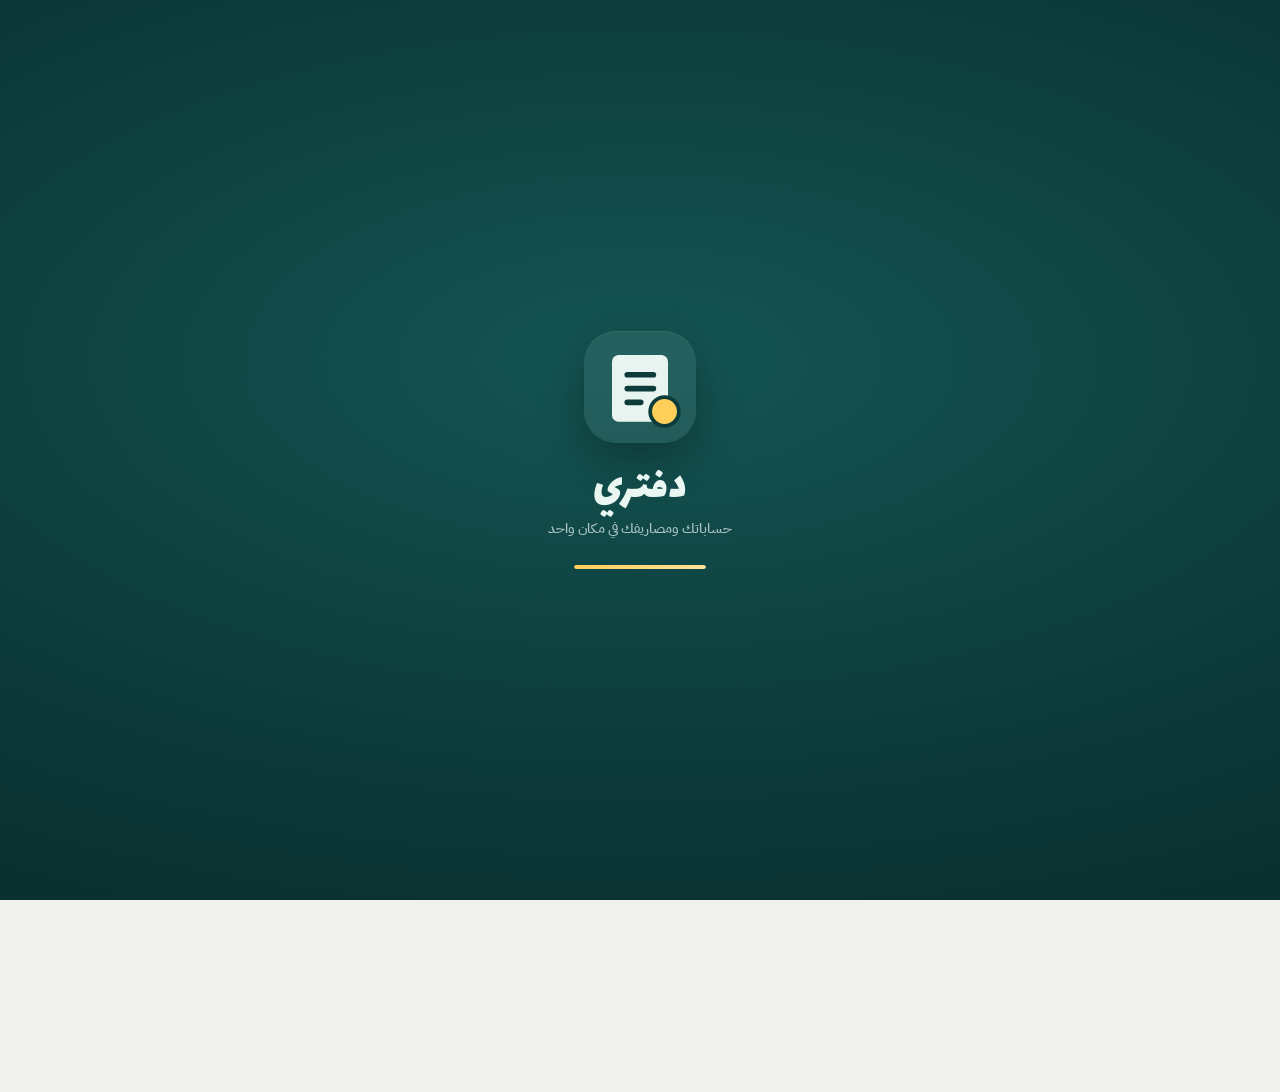
==== index.html @ 266e73cf "Ask once for notification permission on the phone app Co-Authored-By: Claude Opus 5.5 <noreply@anthr" ====
<!DOCTYPE html>
<html lang="ar" dir="rtl">
<head>
<meta charset="utf-8">
<meta name="viewport" content="width=device-width,initial-scale=1">
<meta name="theme-color" content="#0c3b3a">
<title>دفتري</title>
<link rel="icon" href="data:image/svg+xml,%3Csvg xmlns=%27http://www.w3.org/2000/svg%27 viewBox=%270 0 64 64%27%3E%3Crect width=%2764%27 height=%2764%27 rx=%2714%27 fill=%27%230c3b3a%27/%3E%3Crect x=%2716%27 y=%2714%27 width=%2732%27 height=%2738%27 rx=%275%27 fill=%27%23e9f6f2%27/%3E%3Cpath d=%27M23 25h18M23 33h18M23 41h11%27 stroke=%27%230c3b3a%27 stroke-width=%273.5%27 stroke-linecap=%27round%27/%3E%3Ccircle cx=%2746%27 cy=%2746%27 r=%279%27 fill=%27%23ffcf5a%27/%3E%3C/svg%3E">
<link rel="manifest" href="manifest.webmanifest">
<link rel="apple-touch-icon" href="icons/icon-192.png">
<link rel="icon" type="image/png" href="icons/icon-192.png">
<meta name="daftar-fonts" content="1">
<style id="css">
/* VOICE: a polished personal-finance app — calm, trustworthy, quick to use one-handed.
   IDEA: the Egyptian دفتر حسابات reborn as a banking app: one deep "card" with your net, ledgers below.
   PICTURE: the hero balance card + live lists and spending bars; the working tool is the picture.
   COLOUR and TYPE: deep teal card #0c3b3a, teal = ليك, rose = عليك, warm category colours; Lalezar figures, Plex Arabic text.
   LAYOUT: single app column, bottom navigation, floating + button, sheets for details. */
:root{color-scheme:light dark;
--bg:light-dark(#f1f2ee,#0f1211);--card:light-dark(#ffffff,#191d1b);--ink:light-dark(#13201e,#e7ece9);
--mute:light-dark(#69736f,#95a09b);--line:light-dark(#e3e6df,#272d2a);--soft:light-dark(#f5f6f2,#202523);
--plus:light-dark(#0a7a6c,#3fd0bc);--minus:light-dark(#c2334d,#ff8299);--hero:#0c3b3a;--heroInk:#e9f6f2;--gold:#ffcf5a;
--sh:light-dark(0 1px 2px rgb(0 0 0/.05),0 1px 2px rgb(0 0 0/.4))}
:root[data-theme=light]{color-scheme:light}:root[data-theme=dark]{color-scheme:dark}
*{box-sizing:border-box;min-width:0}
body{margin:0;background:var(--bg);color:var(--ink);font:16px/1.5 "IBM Plex Sans Arabic",system-ui,"Segoe UI",Tahoma,sans-serif;overflow-x:clip;-webkit-tap-highlight-color:transparent}
.app{max-width:640px;margin:0 auto;padding:14px 14px 120px}
.i{width:22px;height:22px;fill:none;stroke:currentColor;stroke-width:1.8;stroke-linecap:round;stroke-linejoin:round;flex:none}
.top{display:flex;align-items:center;gap:10px;padding:4px 2px 12px}
.top h1{font:400 30px/1 Lalezar,"IBM Plex Sans Arabic",sans-serif;margin:0;flex:1}
.sync{font-size:12px;color:var(--mute);display:flex;align-items:center;gap:6px}
.dot{width:7px;height:7px;border-radius:50%;background:var(--plus)}.dot.busy{background:#d99a00}.dot.off{background:var(--mute)}
.ib{all:unset;cursor:pointer;width:44px;height:44px;display:grid;place-items:center;border-radius:50%;color:var(--ink)}
.ib:hover{background:var(--soft)}
:focus-visible{outline:2px solid var(--plus);outline-offset:2px}
.hero{background:var(--hero);color:var(--heroInk);border-radius:22px;padding:20px 20px 16px;position:relative;overflow:hidden}
.hero::after{content:"";position:absolute;inset-inline-start:-60px;top:-80px;width:220px;height:220px;border-radius:50%;background:radial-gradient(circle,rgb(255 255 255/.10),transparent 70%)}
.hero small{opacity:.75;font-size:13px}
.hero .net{font:400 clamp(34px,9vw,46px)/1.1 Lalezar,sans-serif;margin:4px 0 2px;white-space:nowrap}
.hero .lbl{font-size:13px;opacity:.85}
.hsplit{display:grid;grid-template-columns:repeat(3,minmax(0,1fr));gap:8px;margin-top:16px}
.hsplit div{background:rgb(255 255 255/.08);border-radius:14px;padding:10px}
.hsplit b{display:block;font:400 18px/1.2 Lalezar,sans-serif;white-space:nowrap;overflow:hidden;text-overflow:ellipsis}
.hsplit .a{color:#7ff0dc}.hsplit .b{color:#ffb3c1}.hsplit .c{color:var(--gold)}
.qa{display:grid;grid-template-columns:repeat(3,minmax(0,1fr));gap:8px;margin:14px 0 4px}
.qa button{font:inherit;font-size:13px;cursor:pointer;border:0;background:var(--card);color:var(--ink);border-radius:16px;padding:12px 6px;display:flex;flex-direction:column;align-items:center;gap:6px;box-shadow:var(--sh)}
.qa .i{color:var(--plus)}
.sec{margin-top:20px}
.sec h3{font-size:15px;margin:0 0 8px;display:flex;justify-content:space-between;align-items:baseline}
.sec h3 a{font-size:13px;font-weight:500;color:var(--plus);cursor:pointer;text-decoration:none}
.box{background:var(--card);border-radius:18px;box-shadow:var(--sh);overflow:hidden}
.row{display:flex;align-items:center;gap:12px;padding:12px 14px;border-bottom:1px solid var(--line);cursor:pointer}
.row:last-child{border-bottom:0}.row:hover{background:var(--soft)}
.av{flex:none;width:42px;height:42px;border-radius:14px;display:grid;place-items:center;font-weight:700;color:#fff;font-size:17px}
.nm{flex:1}.nm b{display:block;font-weight:600;white-space:nowrap;overflow:hidden;text-overflow:ellipsis}
.nm small{color:var(--mute);font-size:13px;display:block;white-space:nowrap;overflow:hidden;text-overflow:ellipsis}
.amt{font-weight:700;white-space:nowrap;text-align:left}.amt small{display:block;font-weight:400;font-size:12px;color:var(--mute)}
.pl{color:var(--plus)}.mi{color:var(--minus)}
.badge{display:inline-block;font-size:11px;font-weight:700;padding:1px 7px;border-radius:20px;background:var(--minus);color:#fff;margin-inline-start:6px;vertical-align:2px}
.empty{padding:28px 16px;text-align:center;color:var(--mute);font-size:14px}
.bars .br{padding:10px 14px;border-bottom:1px solid var(--line)}.bars .br:last-child{border:0}
.br .t{display:flex;justify-content:space-between;font-size:14px;margin-bottom:6px;gap:8px}.br .t b{white-space:nowrap}
.track{height:8px;border-radius:6px;background:var(--soft);overflow:hidden}.track i{display:block;height:100%;border-radius:6px}
.wsel button .i{width:16px;height:16px;vertical-align:-3px;margin-inline-end:4px}
.bdg{display:inline-grid;place-items:center;min-width:44px;height:26px;padding:0 7px;border-radius:9px;color:#fff;font:700 11px/1 inherit;letter-spacing:0;white-space:nowrap;vertical-align:middle;box-shadow:inset 0 0 0 1px rgb(255 255 255/.18)}.wcard small .bdg{height:22px;min-width:38px;font-size:10px;margin-inline-end:4px}.av .bdg{min-width:0;width:100%;height:100%;border-radius:inherit;padding:0 2px;font-size:10px}#wfPrev{margin-top:8px}
.rcs{display:grid;grid-template-columns:repeat(3,1fr);gap:8px;text-align:center}.rcs small{display:block;color:var(--mute);font-size:12px}.rcs b{font-size:16px}
.ferr{color:var(--minus);font-size:13px;font-weight:700;margin:6px 2px 0;display:flex;align-items:center;gap:6px}.ferr svg{width:16px;height:16px}input.bad{border-color:var(--minus)!important;box-shadow:0 0 0 3px rgba(200,50,70,.18)!important}.btn.dim{opacity:.45}
.amtc{display:flex;flex-direction:column;align-items:flex-end;white-space:nowrap;line-height:1.25}.feel{font-size:11.5px;color:var(--minus);font-weight:600;opacity:.85}
.fee{display:flex;align-items:center;gap:6px;font-size:14px;margin:4px 0 6px;flex-wrap:wrap}.fee input[type=checkbox]{width:18px;height:18px}.fee input[type=text]{padding:4px 6px;border-radius:8px;border:1px solid var(--line);background:var(--soft);color:var(--ink);font:inherit}
.salc{display:flex;align-items:center;gap:12px;padding:12px 14px;margin:0 0 12px;cursor:pointer;border-inline-start:5px solid #0a7a6c}.salc .ti{width:40px;height:40px;border-radius:12px;display:grid;place-items:center;background:#0a7a6c;color:#fff;flex:none}.salc .t{flex:1;display:flex;flex-direction:column}.salc small{color:var(--mute)}.salc .btn{background:#0a7a6c;pointer-events:none}
.happ{margin-top:10px;display:flex;justify-content:space-between;align-items:baseline;font-size:14px;opacity:.85;border-top:1px dashed rgb(255 255 255/.25);padding-top:8px}.happ small{opacity:.7}
.hexp{margin-top:12px;padding:10px 12px;border-radius:14px;background:rgb(255 255 255/.10);display:flex;flex-direction:column;gap:2px}.hexp div{display:flex;justify-content:space-between;align-items:baseline;gap:8px}.hexp small{opacity:.8}.hexp b{font-size:20px}.hexp span{font-size:12px;opacity:.75}
.rsrc{display:flex;flex-direction:column;gap:6px}.rsrc button{all:unset;cursor:pointer;display:flex;justify-content:space-between;align-items:center;gap:10px;padding:10px 12px;border:1px solid var(--line);border-radius:12px}.rsrc button.on{border-color:var(--ink);box-shadow:inset 0 0 0 1px var(--ink)}.rsrc button[disabled]{opacity:.45;cursor:default}.rsrc span{display:flex;flex-direction:column}.rsrc small{color:var(--mute);font-size:12px}
.vcard{cursor:pointer;margin:0 0 12px;padding:16px 18px;border-radius:18px;color:#fff;background:linear-gradient(135deg,#1b1f2a,#3a3f4f 60%,#c99a2e);box-shadow:var(--sh);direction:ltr;font-family:ui-monospace,monospace}.vtop{display:flex;justify-content:space-between;font-size:14px;opacity:.9}.vnum{font-size:19px;letter-spacing:2px;margin:22px 0 14px}.vbot{display:flex;gap:22px;font-size:13px}.vbot small{display:block;font-size:10px;opacity:.7;font-family:inherit}
.hsearch[hidden]{display:none}.hsearch{margin:2px 0 14px;min-height:48px;cursor:text}.hsearch input{font-size:16px}.hsearch input::-webkit-search-cancel-button{display:none}.hqx{all:unset;cursor:pointer;padding:6px 4px;color:var(--mute);font-size:15px}.hqx[hidden]{display:none}#sres{margin-bottom:90px}
.search{display:flex;align-items:center;gap:8px;background:var(--card);border-radius:14px;padding:0 12px;box-shadow:var(--sh);margin-bottom:10px}
.search input{border:0;background:transparent;padding:12px 0;min-height:46px;box-shadow:none}
.search input:focus{outline:none}
.chips{display:flex;gap:6px;overflow-x:auto;padding:2px 0 10px;scrollbar-width:none}
.chip{font:inherit;font-size:14px;cursor:pointer;border:1px solid var(--line);background:var(--card);color:var(--ink);border-radius:30px;padding:7px 14px;white-space:nowrap;min-height:38px}
.chip.on{background:var(--ink);color:var(--bg);border-color:var(--ink)}
.fgrid{display:grid;grid-template-columns:repeat(2,minmax(0,1fr));gap:10px}
.fcard{background:var(--card);border-radius:18px;padding:14px;box-shadow:var(--sh);cursor:pointer;border-top:5px solid var(--c)}
.fcard b{display:block;white-space:nowrap;overflow:hidden;text-overflow:ellipsis}
.fcard .v{font:400 24px/1.2 Lalezar,sans-serif;margin:6px 0 2px;white-space:nowrap}
.fcard small{color:var(--mute);font-size:12px;display:block}
.fcard .track{margin-top:8px;height:6px}
.fnew{display:grid;place-items:center;color:var(--mute);border:2px dashed var(--line);box-shadow:none;background:transparent;min-height:120px;border-top-width:2px}
input,select{font:inherit;font-size:16px;color:var(--ink);background:var(--card);border:1px solid var(--line);border-radius:12px;padding:10px 12px;min-height:46px;width:100%}
input:focus,select:focus{outline:2px solid var(--plus);border-color:transparent}
.btn{font:inherit;font-weight:700;cursor:pointer;border:0;background:var(--hero);color:#fff;border-radius:14px;padding:11px 18px;min-height:46px;white-space:nowrap;display:inline-flex;align-items:center;justify-content:center;gap:8px;text-decoration:none}
.btn.ghost{background:var(--soft);color:var(--ink)}
.btn.danger{background:transparent;color:var(--minus);border:1px solid var(--minus)}
.btn.sm{min-height:36px;padding:6px 12px;font-size:14px;border-radius:10px}
.btn.wa{background:#1f9d55}
.btns{display:flex;gap:8px;flex-wrap:wrap}
nav{position:fixed;bottom:0;inset-inline:0;z-index:5;background:var(--card);border-top:1px solid var(--line);padding-bottom:env(safe-area-inset-bottom)}
nav .in{max-width:640px;margin:0 auto;display:grid;grid-template-columns:repeat(5,minmax(0,1fr));align-items:center}
nav button{all:unset;cursor:pointer;display:flex;flex-direction:column;align-items:center;gap:2px;font-size:11px;color:var(--mute);padding:8px 0 10px;min-height:44px}
nav button.on{color:var(--ink);font-weight:700}nav button.on .i{color:var(--plus)}
nav .fab{width:56px;height:56px;border-radius:18px;background:var(--hero);color:#fff;display:grid;place-items:center;margin:-22px auto 0;box-shadow:0 6px 16px rgb(12 59 58/.35);padding:0}
nav .fab .i{width:28px;height:28px;color:#fff}
.sheet{position:fixed;inset:0;background:rgb(0 0 0/.45);display:none;align-items:flex-end;justify-content:center;z-index:10}
.sheet.on{display:flex}
.card{background:var(--bg);width:min(640px,100%);max-height:92vh;overflow:auto;border-radius:24px 24px 0 0;padding:8px 16px calc(110px + env(safe-area-inset-bottom));animation:up .22s ease-out}
.card::before{content:"";display:block;width:40px;height:5px;border-radius:3px;background:var(--line);margin:4px auto 6px}
@keyframes up{from{transform:translateY(30px);opacity:.4}}
@media(prefers-reduced-motion:reduce){.card{animation:none}}
.sheet.side{align-items:stretch;justify-content:flex-start;animation:fadein .2s}.sheet.side .card{margin-right:auto;margin-left:0;width:min(86vw,430px);max-height:none;height:100%;border-radius:0 24px 24px 0;padding-top:calc(10px + env(safe-area-inset-top));animation:sidein .26s cubic-bezier(.2,.85,.25,1)}
.sheet.side .card::before{display:none}
.sheet.side.out{animation:fadeout .19s forwards}.sheet.side.out .card{animation:sideout .19s ease-in forwards}
@keyframes sidein{from{transform:translateX(-100%)}}@keyframes sideout{to{transform:translateX(-100%)}}@keyframes fadein{from{background:rgb(0 0 0/0)}}@keyframes fadeout{to{background:rgb(0 0 0/0)}}
@media(min-width:700px){.sheet.side .card{border-radius:0 24px 24px 0;max-height:none}}
@media(min-width:700px){.sheet{align-items:center}.card{border-radius:24px;max-height:86vh}}
.hd{display:flex;align-items:center;gap:10px;margin-bottom:8px}
.hd h2{font:400 26px/1.15 Lalezar,sans-serif;margin:0;flex:1;display:flex;align-items:center;gap:10px}
.pbal{border-radius:18px;padding:16px;color:#fff;margin-bottom:12px}
.pbal .big{font:400 clamp(30px,8vw,40px)/1.1 Lalezar,sans-serif}
.pbal small{opacity:.85}
.seg{display:grid;grid-template-columns:repeat(2,minmax(0,1fr));gap:6px;margin-bottom:10px}
.seg button{font:inherit;font-size:14px;cursor:pointer;border:1px solid var(--line);background:var(--card);color:var(--ink);border-radius:12px;padding:8px 6px;min-height:46px;line-height:1.3}
.seg button.on.p{background:var(--plus);border-color:var(--plus);color:#fff}
.seg button.on.m{background:var(--minus);border-color:var(--minus);color:#fff}
.g2{display:grid;grid-template-columns:minmax(0,1fr) minmax(0,1fr);gap:8px;margin-bottom:8px}
.form{background:var(--card);border-radius:18px;padding:12px;margin-bottom:14px;box-shadow:var(--sh)}
.form label{display:block;font-size:13px;color:var(--mute);margin:0 0 4px}
.tx{display:flex;gap:10px;padding:11px 14px;border-bottom:1px solid var(--line);align-items:center}
.tx:last-child{border:0}
.tx .ti{flex:none;width:34px;height:34px;border-radius:10px;display:grid;place-items:center;font-weight:700;font-size:18px}
.tx .t{flex:1}.tx .t small{display:block;color:var(--mute);font-size:12px}
.tx .del{all:unset;cursor:pointer;color:var(--mute);width:36px;height:36px;display:grid;place-items:center;border-radius:10px}
.tx .del:hover{color:var(--minus);background:var(--soft)}
.mbars{display:grid;grid-template-columns:repeat(6,minmax(0,1fr));gap:6px;align-items:end;height:120px;padding:12px 14px 0}
.mbars div{display:flex;flex-direction:column;justify-content:flex-end;align-items:center;height:100%;font-size:11px;color:var(--mute);gap:4px}
.mbars i{display:block;width:70%;border-radius:6px 6px 2px 2px;min-height:2px}
.mbars span{padding-bottom:8px;white-space:nowrap}
details{background:var(--card);border-radius:14px;padding:10px 14px;margin:10px 0;box-shadow:var(--sh);font-size:14px}
summary{cursor:pointer;font-weight:600}
details ol{margin:8px 0 2px;padding-inline-start:20px;color:var(--mute)}
.toast{position:fixed;top:14px;inset-inline:0;margin:auto;width:max-content;max-width:90vw;background:var(--ink);color:var(--bg);padding:10px 16px;border-radius:12px;opacity:0;transition:opacity .2s;pointer-events:none;z-index:20;font-size:14px}
.toast.on{opacity:1;pointer-events:auto}
.toast button{all:unset;cursor:pointer;font-weight:700;margin-inline-start:12px;text-decoration:underline}
.colors{display:flex;gap:8px;flex-wrap:wrap;margin:8px 0}
.colors button{width:34px;height:34px;border-radius:50%;border:3px solid transparent;cursor:pointer}
.colors button.on{border-color:var(--ink)}
.muted{color:var(--mute);font-size:13px}
:root[data-skin=light]{color-scheme:light}:root[data-skin=dark]{color-scheme:dark}
:root[data-skin=dim]{color-scheme:dark;--bg:#2a2f32;--card:#343a3d;--ink:#e8ebec;--mute:#a7afb3;--line:#454c50;--soft:#3c4346}
:root[data-skin=slate]{color-scheme:light;--bg:#dce1e2;--card:#eef1f1;--ink:#182022;--mute:#5a6669;--line:#c9d1d3;--soft:#e3e8e9}
:root[data-skin=sand]{color-scheme:light;--bg:#ece3d4;--card:#faf5ec;--ink:#2a231b;--mute:#776b5d;--line:#dccfbc;--soft:#f2e9db}
:root[data-skin=mint]{color-scheme:light;--bg:#dff1ea;--card:#f7fcfa;--ink:#10241e;--mute:#577069;--line:#c7e2d7;--soft:#e9f6f1}
:root[data-skin=sky]{color-scheme:light;--bg:#dcebf7;--card:#f6fafe;--ink:#0f1e2c;--mute:#566b7f;--line:#c6d9ea;--soft:#e8f1fa;--hero:#123c5c}
:root[data-skin=rose]{color-scheme:light;--bg:#f6e3e6;--card:#fffafa;--ink:#2b1619;--mute:#7b5d62;--line:#ecd0d5;--soft:#fbeef0;--hero:#5c1f2c}
:root[data-skin=lav]{color-scheme:light;--bg:#e8e4f3;--card:#fbfaff;--ink:#1d1830;--mute:#655e7e;--line:#d8d1ec;--soft:#f1eef9;--hero:#2e2457}
:root[data-skin=peach]{color-scheme:light;--bg:#fbe5d6;--card:#fffaf6;--ink:#2c1c12;--mute:#7d6252;--line:#f0d2bd;--soft:#fdf0e6;--hero:#6b3417}
:root[data-skin=olive]{color-scheme:dark;--bg:#1d2318;--card:#272f21;--ink:#e6ecdd;--mute:#9fab92;--line:#38432f;--soft:#2e3727;--hero:#3d5a2a}
:root[data-skin=coffee]{color-scheme:dark;--bg:#241b16;--card:#30251f;--ink:#f0e6dc;--mute:#b09d8c;--line:#45362c;--soft:#382b24;--hero:#5a3a24}
:root[data-skin=amoled]{color-scheme:dark;--bg:#000;--card:#0d0d0d;--ink:#eaeaea;--mute:#8f8f8f;--line:#222;--soft:#151515}
:root[data-skin=dots]{color-scheme:light}:root[data-skin=dots] body{background:radial-gradient(circle,rgb(12 59 58/.13) 1.2px,transparent 1.6px) 0 0/18px 18px,var(--bg)}
:root[data-skin=grid]{color-scheme:light;--bg:#f6f6f1}:root[data-skin=grid] body{background:linear-gradient(rgb(12 59 58/.07) 1px,transparent 1px) 0 0/22px 22px,linear-gradient(90deg,rgb(12 59 58/.07) 1px,transparent 1px) 0 0/22px 22px,var(--bg)}
:root[data-skin=navy]{color-scheme:dark;--bg:#0b1220;--card:#131c2e;--ink:#e3e9f5;--mute:#93a0b8;--line:#223049;--soft:#1a2539;--hero:#174067}
.skins{display:grid;grid-template-columns:repeat(auto-fill,minmax(96px,1fr));gap:8px}
.skins button{font:inherit;font-size:13px;cursor:pointer;border:2px solid var(--line);border-radius:14px;padding:8px;background:var(--card);color:var(--ink);display:flex;flex-direction:column;gap:6px;align-items:stretch}
.skins button.on{border-color:var(--plus);font-weight:700}
.skins i{display:flex;height:38px;border-radius:9px;border:1px solid rgb(128 128 128/.35);overflow:hidden}
.skins i b{flex:1}
.wallets{display:grid;grid-template-columns:repeat(2,minmax(0,1fr));gap:10px}
.wcard{background:var(--card);border-radius:18px;padding:14px;box-shadow:var(--sh);cursor:pointer;border:0;font:inherit;color:var(--ink);text-align:start}
.wcard small{color:var(--mute);font-size:13px;display:flex;align-items:center;gap:6px}
.wcard .v{font:400 clamp(22px,6vw,28px)/1.2 Lalezar,sans-serif;margin:4px 0 0;white-space:nowrap;display:block}
.wcard .v.neg{color:var(--minus)}
.acts{display:grid;grid-template-columns:repeat(3,minmax(0,1fr));gap:8px;margin:12px 0}
.acts button{font:inherit;font-weight:700;font-size:14px;cursor:pointer;border:0;border-radius:14px;min-height:50px;color:#fff;display:flex;align-items:center;justify-content:center;gap:6px}
.daynav{display:flex;align-items:center;gap:6px;margin:20px 0 8px}
.daynav b{flex:1;text-align:center;font-size:16px}
.daynav .ib{background:var(--card);box-shadow:var(--sh);font-size:20px}
.dsum{display:grid;grid-template-columns:repeat(2,minmax(0,1fr));gap:10px;margin-bottom:10px}
.dsum div{background:var(--card);border-radius:14px;padding:10px 12px;box-shadow:var(--sh)}
.dsum small{display:block;color:var(--mute);font-size:12px}
.dsum b{font:400 20px/1.3 Lalezar,sans-serif;white-space:nowrap}
.wsel{display:flex;gap:6px;margin-bottom:10px}
.wsel button{flex:1;font:inherit;font-size:14px;cursor:pointer;border:1px solid var(--line);background:var(--card);color:var(--ink);border-radius:12px;min-height:44px}
.wsel button.on{background:var(--ink);color:var(--bg);border-color:var(--ink);font-weight:700}
.tag{display:inline-block;font-size:11px;padding:0 7px;border-radius:20px;background:var(--soft);color:var(--mute);margin-inline-start:4px;vertical-align:1px}
.wk{display:grid;grid-template-columns:repeat(7,minmax(0,1fr));gap:6px;align-items:end;height:110px;padding:12px 14px 0}
.wk div{display:flex;flex-direction:column;justify-content:flex-end;align-items:center;height:100%;font-size:11px;color:var(--mute);gap:4px;cursor:pointer}
.wk i{display:block;width:70%;border-radius:6px 6px 2px 2px;min-height:2px;background:var(--minus)}
.wk div.on span{color:var(--ink);font-weight:700}
.wk span{padding-bottom:8px;white-space:nowrap}
.pcard{display:grid;grid-template-columns:repeat(3,minmax(0,1fr));gap:0;margin-top:12px}
.pcard div{padding:12px;border-inline-start:1px solid var(--line)}.pcard div:first-child{border:0}
.pcard small{display:block;color:var(--mute);font-size:12px}.pcard b{font:400 18px/1.3 Lalezar,sans-serif;white-space:nowrap}
.wsel{flex-wrap:wrap}.wsel button{flex:1 1 28%}
.wallets{grid-template-columns:repeat(2,minmax(0,1fr))}
.wcard.frz{background:repeating-linear-gradient(135deg,var(--card) 0 10px,var(--soft) 10px 20px)}
#view,#hs{touch-action:pan-y pinch-zoom}html,body{overflow-x:clip;overscroll-behavior-x:none}#root{overflow-x:clip}.vghost{background:var(--bg);contain:layout paint}#plist>.row,.vghost #plist>.row{content-visibility:auto;contain-intrinsic-size:auto 66px}
.wblk{display:flex;flex-direction:column;min-width:0}.wblk>.wcard{width:100%;flex:1}.wblk.full,.wblk.ex{grid-column:1/-1}.wchev{margin-inline-start:auto;color:var(--mute);font-size:12px}.wcard small{display:flex;align-items:center;gap:6px}
.wblk.ex>.wcard{border-radius:18px 18px 0 0;box-shadow:none}.wpanel{background:var(--card);border-radius:0 0 18px 18px;box-shadow:var(--sh);padding:4px 12px 12px;border-top:1px dashed var(--line);animation:wpd .18s ease-out}@keyframes wpd{from{opacity:0;transform:translateY(-6px)}}
.wkid{display:flex;align-items:center;gap:10px;padding:10px 2px;border-bottom:1px solid var(--line);cursor:pointer}.wkid .av{width:38px;height:38px;border-radius:12px;display:grid;place-items:center;color:#fff;flex:none;font-size:13px}.wkid .nm{flex:1;display:flex;flex-direction:column;min-width:0}.wkid .nm small{color:var(--mute);font-size:12px;white-space:nowrap;overflow:hidden;text-overflow:ellipsis}.wkid .amt{display:flex;flex-direction:column;align-items:flex-end;font-weight:700}.wkid .amt small{font-weight:400;color:var(--mute);font-size:11px}
.wpadd{all:unset;cursor:pointer;display:flex;align-items:center;justify-content:center;gap:6px;margin-top:10px;padding:10px;border-radius:12px;border:1.5px dashed var(--line);color:var(--mute);font-size:14px}.wpinfo{font-size:13px;color:var(--mute);padding:10px 2px}.wpanel .vcard{margin:4px 0 10px}
.wpbt{display:grid;grid-template-columns:repeat(4,1fr);gap:6px;margin-top:8px}.wpbt button{all:unset;cursor:pointer;display:flex;flex-direction:column;align-items:center;gap:3px;padding:9px 4px;border-radius:12px;background:var(--soft);font-size:12px;text-align:center}.wpbt .i{width:18px;height:18px}
.wpar{grid-column:1/-1;border-inline-start:5px solid var(--gold)}.wbr{display:block;font-size:12px;color:var(--mute);margin-top:4px}
.wadd{display:flex;align-items:center;justify-content:center;gap:6px;color:var(--mute);border:2px dashed var(--line);box-shadow:none;background:transparent;min-height:84px}
.wtot{display:grid;grid-template-columns:repeat(3,minmax(0,1fr));gap:8px;margin-top:10px}
.wtot div{background:var(--card);border-radius:14px;padding:10px 12px;box-shadow:var(--sh)}
.wtot small{display:block;color:var(--mute);font-size:12px}.wtot b{font:400 18px/1.3 Lalezar,sans-serif;white-space:nowrap;display:block;overflow:hidden;text-overflow:ellipsis}
.av .i{width:20px;height:20px}
@media(max-width:560px){#st{display:none}.top{gap:2px}.top .ib{width:40px}}
.cmpt{width:100%;border-collapse:collapse;font-size:14px}.cmpt td,.cmpt th{padding:6px 2px;border-bottom:1px solid var(--line);text-align:right}.cmpt th{color:var(--mute);font-weight:500;font-size:12px}.cmpt .n{text-align:left}
.tools.qrow{grid-template-columns:repeat(4,1fr)}.tools.qrow button span{font-size:12px}
.lgd{font-size:12px;color:var(--mute);padding:10px 2px 4px;font-weight:600}.lgr{display:flex;align-items:baseline;gap:8px;padding:8px 2px;border-bottom:1px solid var(--line);font-size:14px}.lgr:last-child{border:0}.lgt{flex:1}.lgr small{color:var(--mute);font-size:12px;white-space:nowrap}.lga{font-size:11px;border-radius:8px;padding:1px 7px;white-space:nowrap}.lga.p{background:#d8f0e6;color:#0a6b52}.lga.m{background:#f8dde2;color:#a5233b}.lga.e{background:#f6ecd0;color:#7a5a00}
.rcr{display:grid;grid-template-columns:1fr 110px;gap:4px 10px;align-items:center;padding:10px 2px;border-bottom:1px solid var(--line)}.rcr:last-child{border:0}.rcr .nm{display:flex;flex-direction:column}.rcr small{color:var(--mute);font-size:12px}.rcr input{width:100%;padding:8px 10px;border-radius:10px;border:1px solid var(--line);background:var(--soft);color:var(--ink);font:inherit;text-align:center}.rcr em{grid-column:1/-1;font-style:normal;font-size:13px}.rcr em:empty{display:none}.rcr em.ok,.pl{color:var(--plus)}.rcr em.mi,.mi{color:var(--minus)}
.bkss{padding:6px 14px;margin-bottom:12px}.bks{display:flex;gap:10px;align-items:center;padding:8px 0;border-bottom:1px solid var(--line)}.bks:last-child{border:0}.bks i{width:10px;height:10px;border-radius:50%;flex:none;background:#4aa3df}.bks i.g{background:#2ea46b}.bks i.r{background:#e0a100}.bks span{display:flex;flex-direction:column}.bks small{color:var(--mute);font-size:12px}
.bkb{position:relative}.bkb i{position:absolute;top:8px;inset-inline-end:6px;width:9px;height:9px;border-radius:50%;background:#8a958f;box-shadow:0 0 0 2px var(--bg)}.bkb i.g{background:#2ea46b}.bkb i.r{background:#e0a100}.bkb i.b{background:#4aa3df;animation:bkp 1s infinite alternate}@keyframes bkp{to{opacity:.3}}
.bellb{position:relative}.bellb i{position:absolute;top:6px;inset-inline-end:4px;min-width:18px;height:18px;border-radius:9px;background:#c2334d;color:#fff;font:700 11px/18px system-ui;font-style:normal;text-align:center;padding:0 4px}.bellb i[hidden]{display:none}
.alerts{margin-top:12px;border:2px solid var(--gold)}.alerts .ti .i{width:18px;height:18px}
.more{all:unset;display:block;text-align:center;padding:10px;color:var(--plus);font-weight:600;cursor:pointer;width:100%;box-sizing:border-box}
.jm .i{width:16px;height:16px;color:var(--mute);flex:none}
.jm.turn{background:color-mix(in srgb,var(--gold) 14%,transparent)}
.bkrow{all:unset;box-sizing:border-box;cursor:pointer;display:flex;align-items:center;gap:12px;width:100%;background:var(--card);border-radius:18px;padding:14px;box-shadow:var(--sh)}
.bkrow .nm b{font-size:16px}.bkrow small{display:flex;align-items:center;gap:6px;white-space:normal}.chev{font-size:26px;color:var(--mute);line-height:1}
.bkic{flex:none;width:44px;height:44px;border-radius:14px;display:grid;place-items:center;background:#1a73e8;color:#fff}.bkic .i{width:24px;height:24px}
.dotst{display:inline-block;width:8px;height:8px;border-radius:50%;flex:none}.dotst.g{background:#1f9d55}.dotst.r{background:#d0860a}
.bkhero{display:flex;gap:14px;align-items:center;background:linear-gradient(135deg,#1a73e8,#0b4fb3);color:#fff;border-radius:20px;padding:18px;margin-bottom:12px}
.bkhero.warn{background:linear-gradient(135deg,#b86a00,#8a4f00)}
.bkhero b{display:block;font:400 22px/1.2 Lalezar,"IBM Plex Sans Arabic",sans-serif}.bkhero small{opacity:.9;font-size:13px}
.bkbig{flex:none;width:58px;height:58px;border-radius:18px;background:rgb(255 255 255/.18);display:grid;place-items:center}.bkbig .i{width:32px;height:32px}
.bkcard{background:var(--card);border-radius:18px;padding:14px;box-shadow:var(--sh);margin-bottom:12px}
.swrow{display:flex;align-items:center;gap:12px}.swrow>div{flex:1}.swrow b{display:block}.swrow small{color:var(--mute);font-size:13px}
.sw{all:unset;cursor:pointer;flex:none;width:52px;height:30px;border-radius:15px;background:var(--line);position:relative;transition:background .2s}
.sw i{position:absolute;top:3px;inset-inline-start:3px;width:24px;height:24px;border-radius:50%;background:#fff;box-shadow:0 1px 3px rgb(0 0 0/.3);transition:inset-inline-start .2s}
.sw.on{background:#1f9d55}.sw.on i{inset-inline-start:25px}.sw:focus-visible{outline:2px solid var(--plus);outline-offset:2px}
.gbtn{width:100%;margin-top:12px;background:#fff;color:#1f1f1f;border:1px solid #dadce0}.gbtn .i{stroke:none;fill:#4285f4}
.bkok{margin:10px 0 0;font-size:14px;color:var(--plus)}
.bkgrid{display:grid;grid-template-columns:repeat(2,minmax(0,1fr));gap:10px;margin-bottom:12px}
.bkgrid button{font:inherit;cursor:pointer;border:0;background:var(--card);color:var(--ink);border-radius:16px;padding:14px 10px;box-shadow:var(--sh);display:flex;flex-direction:column;align-items:center;gap:4px;text-align:center}
.bkgrid .i{color:#1a73e8;width:26px;height:26px;margin-bottom:2px}.bkgrid b{font-size:14px}.bkgrid small{color:var(--mute);font-size:12px}
.bkinfo{background:var(--soft);border-radius:16px;padding:14px;font-size:14px}.bkinfo ul{margin:6px 0 0;padding-inline-start:18px;color:var(--mute)}.bkinfo li{margin-bottom:4px}
.lnk{all:unset;cursor:pointer;color:#1a73e8;font-weight:600;margin-top:8px;display:inline-block}
@media(prefers-reduced-motion:reduce){.sw,.sw i{transition:none}}
.gbox{background:var(--soft);border-radius:14px;padding:12px;margin-top:12px}.gbox p{margin:4px 0 8px;font-size:13px}.gbox .wsel button{min-height:38px}
.tools{display:grid;grid-template-columns:repeat(3,minmax(0,1fr));gap:8px;margin:14px 0 0}
.tools button{font:inherit;font-size:13px;cursor:pointer;border:0;background:var(--card);color:var(--ink);border-radius:16px;padding:12px 4px;display:flex;flex-direction:column;align-items:center;gap:6px;box-shadow:var(--sh);min-height:74px;text-align:center}
.tools .i{color:var(--gold);width:24px;height:24px}
.bud{padding:12px 14px;margin-top:12px;cursor:pointer}.bud .t{display:flex;justify-content:space-between;gap:8px;margin-bottom:8px;font-size:14px}.bud small{display:block;color:var(--mute);font-size:12px;margin-top:6px}
.cal{padding:10px}.cw,.cg{display:grid;grid-template-columns:repeat(7,minmax(0,1fr));gap:4px;text-align:center}
.cw span{font-size:11px;color:var(--mute);padding-bottom:4px}
.cg button{font:inherit;font-size:13px;border:0;border-radius:10px;aspect-ratio:1;cursor:pointer;color:var(--ink);background:color-mix(in srgb,#c2334d calc(var(--a)*100%),var(--soft))}
.cg button.on{outline:2px solid var(--ink)}.cg button.fut{opacity:.35}
.biow{display:none;flex-direction:column;align-items:center;gap:14px;margin-top:10px}.lock.bio .biow{display:flex}.lock.bio .dots,.lock.bio .pad{display:none}
.biobig{all:unset;cursor:pointer;width:120px;height:120px;border-radius:50%;display:grid;place-items:center;background:rgb(255 255 255/.12);color:#e9f6f2;animation:bpulse 2s infinite}
@keyframes bpulse{50%{box-shadow:0 0 0 14px rgb(255 255 255/.06)}}.biow span{opacity:.75;font-size:14px}
.usepin{all:unset;cursor:pointer;margin-top:26px;font-size:13px;opacity:.6;text-decoration:underline}
.dots{gap:12px!important}
.lock{position:fixed;inset:0;z-index:60;background:#0c3b3a;color:#e9f6f2;display:grid;place-items:center;padding:20px}
.lock[hidden]{display:none}
.lin{text-align:center;width:min(320px,100%)}.lin b{font:400 28px/1.2 Lalezar,sans-serif;display:block}.lin p{opacity:.8;margin:4px 0 18px}
.lic{width:64px;height:64px;border-radius:20px;background:#e9f6f2;margin:0 auto 14px;position:relative}.lic::after{content:"";position:absolute;inset:auto 14px 14px auto;width:22px;height:22px;border-radius:50%;background:#ffcf5a}
.dots{display:flex;gap:14px;justify-content:center;margin-bottom:22px}.dots i{width:14px;height:14px;border-radius:50%;border:2px solid #e9f6f2}.dots i.on{background:#e9f6f2}
.dots.bad{animation:shk .35s}@keyframes shk{25%{transform:translateX(-8px)}75%{transform:translateX(8px)}}
.pad{direction:ltr;display:grid;grid-template-columns:repeat(3,1fr);gap:12px}
.pad button{font:400 26px/1 Lalezar,sans-serif;height:64px;border-radius:50%;border:0;background:rgb(255 255 255/.1);color:#fff;cursor:pointer}
.pad button:active{background:rgb(255 255 255/.25)}
@media(max-width:420px){.hsplit b{font-size:15px}.hero{padding:16px}.wtot b{font-size:16px}}
#gate{position:fixed;inset:0;z-index:95;background:radial-gradient(120% 80% at 50% 35%,#145553 0%,#0c3b3a 55%,#082a29 100%);color:#e9f6f2;display:grid;place-items:center;padding:24px;overflow:auto}
#gate[hidden]{display:none}#gate .gwrap{max-width:380px;width:100%;display:flex;flex-direction:column;align-items:center;text-align:center;animation:bup .5s ease both}
#gate h1{font:400 34px/1.2 Lalezar,"IBM Plex Sans Arabic",system-ui,sans-serif;margin:22px 0 6px}#gate p{margin:0 0 26px;opacity:.82;line-height:1.7}
#gBtn{display:flex;align-items:center;justify-content:center;gap:12px;width:100%;padding:15px 18px;border:0;border-radius:18px;background:#fff;color:#1f1f1f;font:600 16px "IBM Plex Sans Arabic",system-ui,sans-serif;box-shadow:0 10px 30px rgb(0 0 0/.25);cursor:pointer}
#gBtn:disabled{opacity:.65}#gate .glink{background:none;border:0;color:#ffcf5a;font:inherit;font-size:14px;margin-top:14px;cursor:pointer;text-decoration:underline;text-underline-offset:4px}#gEm{width:100%;display:flex;flex-direction:column;gap:10px;margin-top:14px}#gEm input{width:100%;box-sizing:border-box;padding:14px 16px;border-radius:14px;border:1px solid rgba(255,255,255,.25);background:rgba(255,255,255,.08);color:#fff;font:inherit;font-size:16px;text-align:left}#gEm input::placeholder{color:rgba(255,255,255,.55);text-align:right}#gEmB{padding:14px;border:0;border-radius:16px;background:#ffcf5a;color:#1a1a1a;font:inherit;font-weight:800;font-size:16px}#gEmB:disabled{opacity:.6}#gEm .glink{margin-top:2px}#gate .gmsg{min-height:22px;margin:12px 0 4px;color:#ffcf5a;font-size:14px}#gate small{opacity:.62;font-size:12.5px;line-height:1.7}#gate small a{color:#ffcf5a}
#boot{position:fixed;inset:0;z-index:100;background:#0c3b3a;display:grid;place-items:center;color:#e9f6f2;transition:opacity .45s ease,visibility .45s}
#boot.gone{opacity:0;visibility:hidden}#boot.gone .bwrap{transform:scale(1.06);transition:transform .45s cubic-bezier(.4,0,.2,1)}
#boot::before{content:"";position:absolute;inset:0;background:radial-gradient(120% 80% at 50% 40%,#145553 0%,#0c3b3a 55%,#082a29 100%);animation:bfade .8s ease both}@keyframes bfade{from{opacity:0}}
#boot .bwrap{position:relative;display:flex;flex-direction:column;align-items:center}
#boot .blogo{position:relative;width:112px;height:112px;border-radius:32px;background:rgb(255 255 255/.07);display:grid;place-items:center;box-shadow:0 14px 44px rgb(0 0 0/.3),inset 0 1px 0 rgb(255 255 255/.08);animation:bpop .7s cubic-bezier(.2,1.3,.4,1) both}
#boot .blogo::after{content:"";position:absolute;inset:-10px;border-radius:40px;border:2px solid rgb(255 207 90/.5);opacity:0;animation:bring 1.6s .5s ease-out infinite}
#boot .blogo svg{animation:bpage .6s .25s cubic-bezier(.2,.8,.2,1) both}
#boot .bname{margin-top:22px;font:400 44px/1.1 Lalezar,"IBM Plex Sans Arabic",system-ui,sans-serif;letter-spacing:.5px;animation:bup .55s .35s cubic-bezier(.2,.8,.2,1) both}
#boot .bsub{margin-top:6px;font:500 14px/1.4 "IBM Plex Sans Arabic",system-ui,sans-serif;opacity:.72;animation:bup .55s .5s cubic-bezier(.2,.8,.2,1) both}
#boot .bbar{width:132px;height:4px;border-radius:4px;background:rgb(255 255 255/.12);overflow:hidden;margin-top:26px;animation:bup .4s .6s ease both}
#boot .bbar i{display:block;height:100%;width:100%;border-radius:4px;background:linear-gradient(90deg,#ffcf5a,#ffe29a);transform-origin:right;transform:scaleX(0);animation:bfill 1.1s .65s cubic-bezier(.4,0,.2,1) forwards}
#boot.long .bbar i{transform:none;width:40%;animation:bload 1.1s ease-in-out infinite}
@keyframes bpop{from{opacity:0;transform:scale(.6) rotate(-8deg)}}@keyframes bpage{from{opacity:0;transform:translateY(10px)}}
@keyframes bup{from{opacity:0;transform:translateY(12px)}}@keyframes bring{0%{opacity:.8;transform:scale(.92)}100%{opacity:0;transform:scale(1.25)}}
@keyframes bfill{0%{transform:scaleX(0)}70%{transform:scaleX(.85)}100%{transform:scaleX(1)}}@keyframes bload{0%{transform:translateX(160%)}100%{transform:translateX(-260%)}}
#root{transition:none}body.booting #root{opacity:0;transform:scale(.98)}body.booted #root{opacity:1;transform:none;transition:opacity .5s ease,transform .5s cubic-bezier(.2,.8,.2,1)}
@media(prefers-reduced-motion:reduce){#boot *,#boot *::after{animation:none!important}#boot .bbar i{transform:none}}
</style>
</head>
<body>
<div id="gate" hidden><div class="gwrap"><div class="blogo" style="animation:none"><svg viewBox="0 0 512 512" width="96" height="96" aria-hidden="true"><rect x="128" y="110" width="256" height="305" rx="30" fill="#e8f4f0"/><rect x="185" y="187" width="145" height="26" rx="13" fill="#0c3b3a"/><rect x="185" y="250" width="145" height="26" rx="13" fill="#0c3b3a"/><rect x="185" y="313" width="87" height="26" rx="13" fill="#0c3b3a"/><circle cx="368" cy="368" r="74" fill="#0c3b3a"/><circle cx="368" cy="368" r="57" fill="#ffcf5a"/></svg></div>
<h1>أهلًا بيك في دفتري</h1><p>حساباتك ومصاريفك ومحافظك في مكان واحد، ومتزامنة على كل أجهزتك.</p>
<button type="button" id="gBtn"><svg viewBox="0 0 48 48" width="22" height="22" aria-hidden="true"><path fill="#FFC107" d="M43.6 20.5H42V20H24v8h11.3C33.7 32.7 29.2 36 24 36c-6.6 0-12-5.4-12-12s5.4-12 12-12c3.1 0 5.8 1.2 7.9 3.1l5.7-5.7C34 6.1 29.3 4 24 4 12.9 4 4 12.9 4 24s8.9 20 20 20 20-8.9 20-20c0-1.3-.1-2.4-.4-3.5z"/><path fill="#FF3D00" d="M6.3 14.7l6.6 4.8C14.7 15.1 19 12 24 12c3.1 0 5.8 1.2 7.9 3.1l5.7-5.7C34 6.1 29.3 4 24 4 16.3 4 9.7 8.3 6.3 14.7z"/><path fill="#4CAF50" d="M24 44c5.2 0 9.9-2 13.4-5.2l-6.2-5.2C29.2 35.1 26.7 36 24 36c-5.2 0-9.6-3.3-11.3-7.9l-6.5 5C9.5 39.6 16.2 44 24 44z"/><path fill="#1976D2" d="M43.6 20.5H42V20H24v8h11.3c-.8 2.2-2.2 4.2-4.1 5.6l6.2 5.2C37 39.2 44 34 44 24c0-1.3-.1-2.4-.4-3.5z"/></svg><span>سجّل الدخول بحساب جوجل</span></button>
<button type="button" id="gEmT" class="glink">موبايلك مفيهوش خدمات جوجل؟ ادخل بالإيميل</button>
<form id="gEm" hidden autocomplete="on"><input id="gEmail" type="email" inputmode="email" autocomplete="email" placeholder="الإيميل" dir="ltr"><input id="gPass" type="password" autocomplete="current-password" placeholder="كلمة سر (٦ حروف أو أرقام على الأقل)" dir="ltr"><button id="gEmB" type="submit">ادخل</button><button type="button" id="gForgot" class="glink">نسيت كلمة السر؟</button></form>
<div id="gMsg" class="gmsg"></div>
<small>بنحتفظ باسمك وإيميلك (وصورتك لو دخلت بجوجل)، وإمتى بتستخدم التطبيق. حساباتك وفلوسك بتفضل على جهازك وعلى Google Drive بتاعك، ومحدش يقدر يشوفها. <a href="https://mahmoudbassiuoni.github.io/privacy.html" target="_blank" rel="noopener">سياسة الخصوصية</a></small></div></div>
<div id="boot" aria-hidden="true"><div class="bwrap"><div class="blogo"><svg viewBox="0 0 512 512" width="112" height="112" aria-hidden="true"><rect x="128" y="110" width="256" height="305" rx="30" fill="#e8f4f0"/><rect x="185" y="187" width="145" height="26" rx="13" fill="#0c3b3a"/><rect x="185" y="250" width="145" height="26" rx="13" fill="#0c3b3a"/><rect x="185" y="313" width="87" height="26" rx="13" fill="#0c3b3a"/><circle cx="368" cy="368" r="74" fill="#0c3b3a"/><circle cx="368" cy="368" r="57" fill="#ffcf5a"/></svg></div><div class="bname">دفتري</div><div class="bsub">حساباتك ومصاريفك في مكان واحد</div><div class="bbar"><i></i></div></div></div>
<script>document.body.classList.add('booting');setTimeout(function(){var b=document.getElementById('boot');if(b)b.classList.add('long')},1900);setTimeout(function(){var b=document.getElementById('boot');if(b&&!/access_token=/.test(location.hash)){b.classList.add('gone');document.body.classList.replace('booting','booted');setTimeout(function(){b.remove()},460)}},6000)</script>
<div id="root">
<div class="app">
  <div class="top">
    <h1>دفتري</h1>
    <span class="sync"><span class="dot off" id="dot"></span><span id="st">…</span></span>
    <button class="ib bkb" id="bkBtn" aria-label="النسخ الاحتياطي"><svg class="i" viewBox="0 0 24 24"><path d="M7 18a4.5 4.5 0 0 1-.6-9 6 6 0 0 1 11.5 1.5A3.8 3.8 0 0 1 17.5 18z"/><path d="M12 15v-5M9.8 12.2 12 10l2.2 2.2"/></svg><i id="bkDot"></i></button>
    <button class="ib bellb" id="bell" aria-label="التنبيهات"><svg class="i" viewBox="0 0 24 24"><path d="M6 8a6 6 0 0 1 12 0c0 7 3 9 3 9H3s3-2 3-9M10 21a2 2 0 0 0 4 0"/></svg><i id="bellN" hidden></i></button>
    <button class="ib" id="eye" aria-label="إخفاء المبالغ"></button>
    <button class="ib" id="gear" aria-label="الإعدادات"><svg class="i" viewBox="0 0 24 24"><path d="M10.3 3.6a1.7 1.7 0 0 1 3.4 0l.2.9a1.7 1.7 0 0 0 2.5 1l.8-.5a1.7 1.7 0 0 1 2.4 2.4l-.5.8a1.7 1.7 0 0 0 1 2.5l.9.2a1.7 1.7 0 0 1 0 3.4l-.9.2a1.7 1.7 0 0 0-1 2.5l.5.8a1.7 1.7 0 0 1-2.4 2.4l-.8-.5a1.7 1.7 0 0 0-2.5 1l-.2.9a1.7 1.7 0 0 1-3.4 0l-.2-.9a1.7 1.7 0 0 0-2.5-1l-.8.5a1.7 1.7 0 0 1-2.4-2.4l.5-.8a1.7 1.7 0 0 0-1-2.5l-.9-.2a1.7 1.7 0 0 1 0-3.4l.9-.2a1.7 1.7 0 0 0 1-2.5l-.5-.8a1.7 1.7 0 0 1 2.4-2.4l.8.5a1.7 1.7 0 0 0 2.5-1z"/><circle cx="12" cy="12" r="3"/></svg></button>
  </div>
  <label class="search hsearch" id="hs"><svg class="i" viewBox="0 0 24 24"><circle cx="11" cy="11" r="7"/><path d="M20 20l-4-4"/></svg><input id="hq" type="search" placeholder="ابحث: اسم، ملاحظة، مبلغ…" autocomplete="off" enterkeyhint="search"><button type="button" class="hqx" id="hqx" aria-label="مسح البحث" hidden>✕</button></label>
  <div id="sres" hidden></div>
  <main id="view"></main>
</div>
<nav><div class="in">
  <button data-v="home"><svg class="i" viewBox="0 0 24 24"><path d="M3 11l9-7 9 7v9a1 1 0 0 1-1 1h-5v-6H9v6H4a1 1 0 0 1-1-1z"/></svg>الرئيسية</button>
  <button data-v="daily"><svg class="i" viewBox="0 0 24 24"><rect x="3" y="6" width="18" height="14" rx="3"/><path d="M3 10h13a3 3 0 0 1 0 6H3"/><circle cx="16" cy="13" r="1"/></svg>محفظتي</button>
  <button id="fab" aria-label="تسجيل جديد"><span class="fab"><svg class="i" viewBox="0 0 24 24"><path d="M12 5v14M5 12h14"/></svg></span></button>
  <button data-v="people"><svg class="i" viewBox="0 0 24 24"><circle cx="9" cy="8" r="3.5"/><path d="M2.5 20c.8-3.6 3.4-5.5 6.5-5.5s5.7 1.9 6.5 5.5M16 4.6a3.5 3.5 0 0 1 0 6.8M18 14.8c2 .7 3.2 2.4 3.6 5.2"/></svg>الحسابات</button>
  <button data-v="funds"><svg class="i" viewBox="0 0 24 24"><rect x="3" y="6" width="18" height="14" rx="2.5"/><path d="M3 10h18M16 15h2M7 6V4h10v2"/></svg>المصاريف</button>
</div></nav>
<div class="sheet" id="sheet"><div class="card" id="card" role="dialog" aria-modal="true"></div></div>
<div class="toast" id="toast"></div>
<div class="lock" id="lock" hidden><div class="lin"><div class="lic"></div><b>دفتري مقفول</b><p id="lockMsg">اكتب الرقم السري</p><div class="dots" id="dots"><i></i><i></i><i></i><i></i><i></i><i></i></div><div class="biow"><button type="button" class="biobig" id="bioBtn" aria-label="افتح بالبصمة"><svg viewBox="0 0 24 24" width="64" height="64" fill="none" stroke="currentColor" stroke-width="1.6" stroke-linecap="round"><path d="M12 11v3a8 8 0 0 1-1.5 4.7M8.5 7.6A5 5 0 0 1 17 11v1.5M7 11a5 5 0 0 0-.2 1.4c0 2-.6 3.8-1.6 5.3M15.5 15.5c-.3 1.8-1 3.4-2 4.7M4 8.5A9 9 0 0 1 20 9.6M12 3a9 9 0 0 1 2 .2"/></svg></button><span>المس الحسّاس أو دوس هنا</span><button type="button" class="usepin" id="usePin">استخدم الرقم السري</button></div><div class="pad"><button type="button" data-k="1">١</button><button type="button" data-k="2">٢</button><button type="button" data-k="3">٣</button><button type="button" data-k="4">٤</button><button type="button" data-k="5">٥</button><button type="button" data-k="6">٦</button><button type="button" data-k="7">٧</button><button type="button" data-k="8">٨</button><button type="button" data-k="9">٩</button><span></span><button type="button" data-k="0">٠</button><button type="button" data-k="x" aria-label="مسح">⌫</button></div></div></div>
<input type="file" id="fileC" accept=".vcf,.vcard,.csv,.txt,text/vcard,text/csv" hidden>
<input type="file" id="fileB" accept=".json,application/json,text/plain,application/octet-stream" hidden>
</div>

<script id="app">
{
try{if(!document.getElementById('dfonts')){const l=document.createElement('link');l.id='dfonts';l.rel='stylesheet';l.href='https://fonts.googleapis.com/css2?family=IBM+Plex+Sans+Arabic:wght@400;500;700&family=Lalezar&display=swap';document.head.appendChild(l)}}catch(e){}
const VER='٢٦ نوفمبر - ١٤';
window.addEventListener('error',e=>{try{const el=document.getElementById('toast');el.textContent='حصلت مشكلة: '+(e.message||e.error)+' — صوّر الرسالة دي';el.classList.add('on');clearTimeout(el._t);el._t=setTimeout(()=>el.classList.remove('on'),12000)}catch(x){}});
window.addEventListener('unhandledrejection',e=>{try{const el=document.getElementById('toast');el.textContent='حصلت مشكلة: '+(e.reason&&e.reason.message||e.reason)+' — صوّر الرسالة دي';el.classList.add('on')}catch(x){}});
const $=s=>document.getElementById(s);
const SRC_ROOT=$('root').outerHTML;
const uid=()=>Date.now().toString(36)+Math.random().toString(36).slice(2,6);
function calc(src){let i=0;const pk=()=>src[i];
 const num=()=>{if(pk()==='('){i++;const v=expr();if(pk()!==')')throw 0;i++;return v}if(pk()==='-'){i++;return -num()}let t='';while(i<src.length&&/[\d.]/.test(src[i]))t+=src[i++];if(!t)throw 0;return parseFloat(t)};
 const term=()=>{let v=num();while(pk()==='*'||pk()==='/'){const o=src[i++],r=num();v=o==='*'?v*r:v/r}return v};
 const expr=()=>{let v=term();while(pk()==='+'||pk()==='-'){const o=src[i++],r=term();v=o==='+'?v+r:v-r}return v};
 const r=expr();if(i<src.length)throw 0;return r}
const pn=v=>{v=String(v??'').replace(/[٠-٩]/g,d=>'٠١٢٣٤٥٦٧٨٩'.indexOf(d)).replace(/[۰-۹]/g,d=>'۰۱۲۳۴۵۶۷۸۹'.indexOf(d)).replace(/[٫]/g,'.').replace(/[,٬\s]/g,'').replace(/[−–]/g,'-').replace(/[×xX]/g,'*').replace(/÷/g,'/');if(v==='')return NaN;
 if(/^-?[\d.]+$/.test(v))return Number(v);if(!/^[\d.+\-*/()]+$/.test(v))return NaN;try{const r=calc(v);return isFinite(r)?Math.round(r*100)/100:NaN}catch(e){return NaN}};
const today=()=>{const d=new Date();return new Date(d-d.getTimezoneOffset()*6e4).toISOString().slice(0,10)};
const esc=s=>String(s??'').replace(/[&<>"']/g,c=>({'&':'&amp;','<':'&lt;','>':'&gt;','"':'&quot;',"'":'&#39;'}[c]));
const num=n=>(Math.round(Math.abs(n)*100)/100).toLocaleString('ar-EG');
let HIDE=false;const fmt=n=>HIDE?'•••• '+S.cur:num(n)+' '+S.cur;
const dstr=d=>{try{return new Date(d+'T00:00').toLocaleDateString('ar-EG',{day:'numeric',month:'short',year:'numeric'})}catch(e){return d}};
const IC={
 share:'<circle cx="18" cy="5" r="2.5"/><circle cx="6" cy="12" r="2.5"/><circle cx="18" cy="19" r="2.5"/><path d="M8.2 10.8l7.6-4.4M8.2 13.2l7.6 4.4"/>',
 grid:'<rect x="4" y="4" width="7" height="7" rx="2"/><rect x="13" y="4" width="7" height="7" rx="2"/><rect x="4" y="13" width="7" height="7" rx="2"/><rect x="13" y="13" width="7" height="7" rx="2"/>',
 scale:'<path d="M12 4v16M6 20h12M5 8h14M5 8l-3 6a3 3 0 0 0 6 0zM19 8l-3 6a3 3 0 0 0 6 0z"/>',
 history:'<path d="M4 12a8 8 0 1 0 2.4-5.7L4 8.5M4 4v4.5h4.5M12 8v4l3 2"/>',
 bank:'<path d="M3 10h18L12 4zM5 10v8M9.5 10v8M14.5 10v8M19 10v8M3 20h18"/>',
 mobile:'<rect x="7" y="3" width="10" height="18" rx="2"/><path d="M11 17h2"/>',
 chat:'<path d="M4 20l1.3-3.9A8 8 0 1 1 8 19z"/>',
 phone:'<path d="M5 4h4l2 5-2.5 1.5a11 11 0 0 0 5 5L15 13l5 2v4a2 2 0 0 1-2 2A16 16 0 0 1 3 6a2 2 0 0 1 2-2"/>',
 trash:'<path d="M4 7h16M10 11v6M14 11v6M6 7l1 13h10l1-13M9 7V4h6v3"/>',
 up:'<path d="M12 16V4M7 9l5-5 5 5M4 20h16"/>',down:'<path d="M12 4v12M7 11l5 5 5-5M4 20h16"/>',
 search:'<circle cx="11" cy="11" r="7"/><path d="M20 20l-4-4"/>',plus:'<path d="M12 5v14M5 12h14"/>',
 users:'<circle cx="9" cy="8" r="3.5"/><path d="M2.5 20c.8-3.6 3.4-5.5 6.5-5.5s5.7 1.9 6.5 5.5"/>',
 wallet:'<rect x="3" y="6" width="18" height="14" rx="2.5"/><path d="M3 10h18M16 15h2"/>',
 book:'<rect x="5" y="3" width="15" height="18" rx="2"/><circle cx="12.5" cy="10" r="2.5"/><path d="M9 16.5c.6-1.8 2-2.7 3.5-2.7s2.9.9 3.5 2.7"/>',
 copy:'<rect x="8" y="8" width="12" height="12" rx="2"/><path d="M16 8V5a1 1 0 0 0-1-1H5a1 1 0 0 0-1 1v10a1 1 0 0 0 1 1h3"/>',
 edit:'<path d="M4 20h4L19 9l-4-4L4 16z"/>',minus:'<path d="M5 12h14"/>',coin:'<ellipse cx="12" cy="7" rx="7" ry="3"/><path d="M5 7v5c0 1.7 3.1 3 7 3s7-1.3 7-3V7M5 12v5c0 1.7 3.1 3 7 3s7-1.3 7-3v-5"/>',lock:'<rect x="5" y="11" width="14" height="10" rx="2"/><path d="M8 11V8a4 4 0 0 1 8 0v3"/>',eye:'<path d="M2 12s3.6-7 10-7 10 7 10 7-3.6 7-10 7S2 12 2 12z"/><circle cx="12" cy="12" r="3"/>',eyeoff:'<path d="M3 3l18 18M10.6 5.1A10 10 0 0 1 12 5c6.4 0 10 7 10 7a17 17 0 0 1-3.2 4M6.6 6.6C3.8 8.4 2 12 2 12s3.6 7 10 7a9.6 9.6 0 0 0 5.4-1.6M9.9 9.9a3 3 0 0 0 4.2 4.2"/>',chart:'<path d="M4 20V10M10 20V4M16 20v-7M22 20H2"/>',target:'<circle cx="12" cy="12" r="9"/><circle cx="12" cy="12" r="5"/><circle cx="12" cy="12" r="1"/>',repeat:'<path d="M17 2l4 4-4 4M3 11V9a3 3 0 0 1 3-3h15M7 22l-4-4 4-4M21 13v2a3 3 0 0 1-3 3H3"/>',split:'<path d="M12 3v7M12 10l-6 6v5M12 10l6 6v5"/>',gauge:'<path d="M4 18a9 9 0 1 1 16 0"/><path d="M12 13l4-4"/>',sheet:'<rect x="4" y="3" width="16" height="18" rx="2"/><path d="M4 9h16M4 15h16M10 3v18"/>',finger:'<path d="M12 11v3a8 8 0 0 1-1.5 4.7M8.5 7.6A5 5 0 0 1 17 11v1.5M7 11a5 5 0 0 0-.2 1.4c0 2-.6 3.8-1.6 5.3M15.5 15.5c-.3 1.8-1 3.4-2 4.7M4 8.5A9 9 0 0 1 20 9.6M12 3a9 9 0 0 1 2 .2"/>',cloud:'<path d="M7 18a5 5 0 0 1-.5-9.97A6 6 0 0 1 18 9a4.5 4.5 0 0 1-.5 9z"/><path d="M12 11v5M9.5 13.5 12 11l2.5 2.5"/>',google:'<path d="M21 12.2c0-.7-.1-1.3-.2-1.9H12v3.6h5a4.3 4.3 0 0 1-1.9 2.8v2.3h3A9 9 0 0 0 21 12.2z"/><path d="M12 21a8.9 8.9 0 0 0 6.1-2.2l-3-2.3A5.6 5.6 0 0 1 6.8 13.6H3.7V16A9 9 0 0 0 12 21z"/><path d="M6.8 13.6a5.4 5.4 0 0 1 0-3.4V7.9H3.7a9 9 0 0 0 0 8.1z"/><path d="M12 6.6a4.9 4.9 0 0 1 3.4 1.4l2.6-2.6A8.7 8.7 0 0 0 12 3a9 9 0 0 0-8.3 4.9l3.1 2.4A5.4 5.4 0 0 1 12 6.6z"/>',bell:'<path d="M6 8a6 6 0 0 1 12 0c0 7 3 9 3 9H3s3-2 3-9M10 21a2 2 0 0 0 4 0"/>',gift:'<rect x="3" y="8" width="18" height="4" rx="1"/><path d="M5 12v9h14v-9M12 8v13M12 8S10 3 7.5 4 9 8 12 8zM12 8s2-5 4.5-4S15 8 12 8"/>',clock:'<circle cx="12" cy="12" r="9"/><path d="M12 7v5l3 2"/>',alert:'<path d="M12 3l10 18H2zM12 10v5M12 18v.5"/>',cal:'<rect x="3" y="5" width="18" height="16" rx="2"/><path d="M3 10h18M8 3v4M16 3v4"/>',circle:'<circle cx="12" cy="12" r="9"/><path d="M12 3a9 9 0 0 1 0 18"/>',share:'<circle cx="18" cy="5" r="3"/><circle cx="6" cy="12" r="3"/><circle cx="18" cy="19" r="3"/><path d="M8.6 13.5l6.8 4M15.4 6.5l-6.8 4"/>',card:'<rect x="3" y="5" width="18" height="14" rx="2.5"/><path d="M3 10h18M7 15h4"/>'};
const ic=n=>`<svg class="i" viewBox="0 0 24 24">${IC[n]}</svg>`;
const PAL=['#0a7a6c','#c2334d','#d0860a','#3756c9','#2f8f3a','#b24f86','#4b6470','#8a5a2b'];
const colorOf=s=>{let h=0;for(const c of String(s))h=(h*31+c.charCodeAt(0))|0;return PAL[Math.abs(h)%PAL.length]};
const av=(name,col)=>`<span class="av" style="background:${col||colorOf(name)}">${esc((name.trim()[0]||'؟'))}</span>`;

const TYPES={
 took:{l:'أخد مني',d:'سلّفته / دفعتله حاجة',s:1,c:'p'},
 paidMe:{l:'رجّعلي',d:'سدّد جزء من اللي عليه',s:-1,c:'m'},
 lent:{l:'أخدت منه',d:'سلّفني / دفعلي حاجة',s:-1,c:'m'},
 iPaid:{l:'رجّعتله',d:'سدّدت جزء من اللي عليا',s:1,c:'p'}};

let S={people:[],tx:[],funds:[],exp:[],mv:[],cur:'ج.م'},C=[];
let dayV='',lastW='cash',skin='auto',view='home',open=null,filter='all',ttype='took',undoState=null,qP='',qC='',fColor=PAL[0];
let ref=null,refC=null,DL=null,cloud=false,inArtifact=false;
const LS={get(k){try{return JSON.parse(localStorage.getItem(k)||'null')}catch(e){return null}},set(k,v){try{localStorage.setItem(k,JSON.stringify(v));return true}catch(e){return false}}};
const NAT=window.DaftariNative||null,isNative=!!NAT,isDesktop=!isNative&&!/Android|iPhone|iPad|iPod|Mobile/i.test(navigator.userAgent);
/* native (Android app) bridge: calls with a callback id, answered by window.__natCb */
const natQ={};let natN=0;
window.__natCb=(id,v)=>{const f=natQ[id];if(f){delete natQ[id];f(v)}};
function natCall(fn,...a){return new Promise(res=>{const id='n'+(++natN);natQ[id]=res;try{NAT[fn](id,...a)}catch(e){delete natQ[id];res(null)}})}
const natDump=()=>{const o={};for(let i=0;i<localStorage.length;i++){const k=localStorage.key(i);if(/^daftar/.test(k))o[k]=localStorage.getItem(k)}return JSON.stringify(o)};
window.__persist=()=>{try{if(isNative&&localStorage.getItem('daftar'))NAT.persist(natDump())}catch(e){}};
if(isNative){try{if(!localStorage.getItem('daftar')){const b=NAT.restore();if(b){const o=JSON.parse(b);for(const k in o)localStorage.setItem(k,o[k])}}}catch(e){}}

let _pc={tx:null,n:-1,r:-1,b:{},l:{},o:{}};
function pcache(){const r=typeof gRev==='number'?gRev:0;if(_pc.tx===S.tx&&_pc.n===S.tx.length&&_pc.r===r)return _pc;const b={},l={},o={},td=today();
 for(const t of S.tx){const ty=TYPES[t.type];if(!ty)continue;b[t.pid]=(b[t.pid]||0)+ty.s*t.amt;if(!l[t.pid]||t.date>l[t.pid])l[t.pid]=t.date;if(t.type==='took'&&t.due&&t.due<td)o[t.pid]=1}
 _pc={tx:S.tx,n:S.tx.length,r,b,l,o};return _pc}
const bal=pid=>pcache().b[pid]||0;
const ftot=(fid,m)=>S.exp.filter(e=>e.fid===fid&&(!m||e.date.startsWith(m))).reduce((a,e)=>a+e.amt,0);
const lastAct=pid=>pcache().l[pid]||'';
const overdue=pid=>bal(pid)>0&&!!pcache().o[pid];
const digits=p=>String(p||'').replace(/[^\d+]/g,'').replace(/^\+/,'00');
const normP=p=>{let d=digits(p);if(d.startsWith('0020'))d='0'+d.slice(4);else if(d.startsWith('20')&&d.length===12)d='0'+d.slice(2);return d};
const waNum=p=>{let d=digits(p);if(d.startsWith('00'))return d.slice(2);if(d.startsWith('0')&&d.length===11)return '2'+d;return d};
const month=()=>today().slice(0,7);
const DEFW=[{id:'cash',name:'نقدي',ic:'wallet'},{id:'visa',name:'الفيزا',ic:'card'},{id:'silver',name:'فضية',ic:'coin',parent:'cash'},{id:'frozen',name:'مجمد',ic:'wallet',parent:'cash'}];
const wn=id=>id==='none'?'مش من محفظتي':((S.wallets||[]).find(w=>w.id===id)||{name:id}).name;
const ensureW=()=>{if(!Array.isArray(S.wallets)||!S.wallets.length)S.wallets=JSON.parse(JSON.stringify(DEFW));
 if(!Array.isArray(S.rec))S.rec=[];if(!Array.isArray(S.gam))S.gam=[];if(!Array.isArray(S.loans))S.loans=[];if(!Array.isArray(S.nDays))S.nDays=[3,2];if(!Array.isArray(S.goals))S.goals=[];if(typeof S.budget!=='number')S.budget=0;
 wMig28();wMig30();try{for(const w of S.wallets)if(Array.isArray(w.bk)&&w.bk.some(k=>/insta|انستا|إنستا/i.test(k))){w.bk=w.bk.filter(k=>!/insta|انستا|إنستا/i.test(k));if(!w.bk.length)delete w.bk}}catch(e){}try{if(linkFees())setTimeout(()=>{try{save()}catch(e){}},0)}catch(e){}
 if(!S.wMig8){S.wMig8=1;S.wallets.forEach(w=>{if(w.id==='frozen'&&w.frozen){delete w.frozen;if(w.ic==='lock')w.ic='wallet';w.parent='cash'}if(w.id==='silver'&&!w.parent)w.parent='cash'})}};
const GRPS={cash:'نقدي',visa:'الفيزا والبنوك',mob:'محافظ الموبايل'};const isGrp=w=>!!w&&w.id in GRPS;
function ensureGrp(id){if(!S.wallets.some(w=>w.id===id)){const i=S.wallets.findIndex(w=>w.id==='visa');const g=id==='visa'?{id:'visa',name:'الفيزا',ic:'card'}:id==='mob'?{id:'mob',name:'محافظ الموبايل',ic:'mobile'}:{id:'cash',name:'نقدي',ic:'wallet'};S.wallets.splice(i<0?S.wallets.length:i+1,0,g)}}
const grpOf=t=>t==='bank'?'visa':t==='ew'?'mob':null;const isApp=w=>!!w&&w.t==='app';
function remapW(a,b){for(const m of S.mv){if(m.w===a)m.w=b;if(m.to===a)m.to=b}for(const t of S.tx)if(t.w===a)t.w=b;for(const e of S.exp)if(e.w===a)e.w=b;for(const g of [...(S.gam||[]),...(S.loans||[]),...(S.rec||[])])if(g.w===a)g.w=b;if(S.sal&&S.sal.w===a)S.sal.w=b}
function wMig30(){if(S.wMig30)return;S.wMig30=1;let ch=0;
 for(const w of S.wallets){if(/bybit|باي ?بيت/i.test((w.prov||'')+' '+w.name)){w.t='app';w.prov='Bybit';w.cur='USD';w.ic='coin';delete w.parent;ch=1}}
 const m=S.wallets.find(w=>w.id==='mob');if(m&&!kids('mob').length&&!S.mv.some(x=>(x.w==='mob'||x.to==='mob')&&x.amt)&&!S.exp.some(e=>e.w==='mob')&&!S.tx.some(t=>t.w==='mob')){S.mv=S.mv.filter(x=>x.w!=='mob');S.wallets=S.wallets.filter(w=>w.id!=='mob');ch=1}
 if(ch)setTimeout(()=>{try{save()}catch(e){}},0)}
function wMig28(){if(S.wMig28)return;S.wMig28=1;
 const v=S.wallets.find(w=>w.id==='visa');
 if(v&&(v.t==='bank'||v.t==='ew')){const id='w'+uid(),c={...v,id,parent:grpOf(v.t)};if(/^ال?فيزا$/.test((v.name||'').trim()))c.name=v.t==='ew'?(v.prov||'محفظة'):((NETS.find(x=>x[0]===v.net)||['','كارت'])[1]+(v.net==='meeza'&&v.mz==='salary'?' مرتبات':'')+' '+(v.bank||'')).trim();delete c.frozen;if(v.frozen)c.frozen=1;remapW('visa',id);for(const k of Object.keys(v))if(!['id'].includes(k))delete v[k];Object.assign(v,{name:'الفيزا',ic:'card'});if(c.parent==='mob')ensureGrp('mob');S.wallets.push(c)}
 for(const w of S.wallets){if(isGrp(w)||w.parent)continue;const g=grpOf(w.t);if(g){ensureGrp(g);w.parent=g}}setTimeout(()=>{try{save()}catch(e){}},0)}
const kids=id=>S.wallets.filter(w=>w.parent===id);
const gsaved=id=>S.mv.filter(m=>m.k==='gl'&&m.goal===id).reduce((a,m)=>a+m.amt,0);
const r2=n=>Math.round(n*100)/100;
const cashT=()=>wbal('cash')+kids('cash').reduce((a,k)=>a+wbal(k.id),0);
const hasFz=()=>S.wallets.some(w=>w.frozen);
const BANKS=['البنك الأهلي المصري','بنك مصر','بنك القاهرة','البنك التجاري الدولي CIB','بنك QNB مصر','بنك الإسكندرية','بنك قناة السويس','البنك الزراعي المصري','بنك التعمير والإسكان','البنك العربي الأفريقي الدولي','بنك الكويت الوطني NBK','بنك الإمارات دبي الوطني','بنك أبوظبي الأول FAB','بنك أبوظبي التجاري ADCB','مصرف أبوظبي الإسلامي ADIB','بنك فيصل الإسلامي','بنك البركة','HSBC مصر','كريدي أجريكول مصر','البنك المصري الخليجي EG Bank','بنك المشرق','البنك العربي','بنك ABC','البنك الأهلي الكويتي ABK','بنك الاستثمار العربي aiBANK','البنك الأهلي المتحد AUB','المصرف المتحد','بنك الشركة المصرفية العربية الدولية SAIB','البنك المصري لتنمية الصادرات','البنك العقاري المصري العربي','ميد بنك','بنك نكست','بنك سيتي','بنك البريد المصري'];
const EWS=['فودافون كاش','اتصالات كاش (e& cash)','أورانج كاش','وي باي (WE Pay)','إنستاباي (InstaPay)','ماي فوري (myfawry)','ميزة ديجيتال','الأهلي فون كاش','محفظة بنك مصر (BM Wallet)','محفظة CIB','محفظة QNB','محفظة بنك القاهرة','محفظة البريد المصري'];
const NETS=[['visa','فيزا'],['mc','ماستركارد'],['meeza','ميزة'],['none','من غير كارت']];
const CKS=[['debit','خصم مباشر (ديبت)'],['credit','ائتمان (كريديت)'],['prepaid','مسبقة الدفع']];
const ACCS=['حساب جاري','حساب توفير','حساب مرتبات','حساب جاري مدين','وديعة','شهادة ادخار','حساب بالدولار','حساب بعملة أجنبية','حساب للكارت بس'];
const wmeta=w=>w.t==='bank'?[w.bank,(NETS.find(x=>x[0]===w.net)||[])[1]&&w.net!=='none'?(NETS.find(x=>x[0]===w.net)||[])[1]+(w.net==='meeza'?(w.mz==='salary'?' مرتبات':' عادية'):'')+(w.ck&&w.net!=='none'?' '+({debit:'ديبت',credit:'كريديت',prepaid:'مسبقة الدفع'}[w.ck]||''):''):'',w.acc,w.l4?'••'+w.l4:''].filter(Boolean).join(' · '):w.t==='ew'?[w.prov,w.ph?'•••'+String(w.ph).slice(-3):''].filter(Boolean).join(' · '):'';
const BPAL=['#0f6b5c','#2a4d8f','#8a3b5c','#6b4fa3','#b5651d','#1f7a8c','#5a6b2e','#a8323e','#3d5a80','#7a5c2e','#2e7d4f','#5c3d7a'];
const bshort=n=>{const x=String(n||'').replace(/\(.*?\)/g,'').replace(/^(محفظة|البنك|بنك|مصرف)\s+/,'').trim().split(/\s+/);return x[0]==='الشركة'?'SAIB':x[0]||'؟'};
const bcol=n=>{let h=0;for(const c of String(n))h=(h*31+c.charCodeAt(0))>>>0;return BPAL[h%BPAL.length]};
const wbadge=w=>{const n=w.t==='bank'?w.bank:w.t==='ew'||w.t==='app'?w.prov:'';if(!n)return '';const t=bshort(n);return `<span class="bdg" style="background:${bcol(n)}" title="${esc(n)}">${esc(t.length>7?t.slice(0,6)+'…':t)}</span>`};
const salGot=m=>S.mv.some(x=>x.sal&&x.salM===m);
const salW=()=>{const s=S.sal&&S.sal.w;if(s&&S.wallets.some(w=>w.id===s))return s;const z=S.wallets.find(w=>w.net==='meeza'&&w.mz==='salary')||S.wallets.find(w=>w.acc==='حساب مرتبات');return z?z.id:lastW};
const salLast=()=>S.mv.filter(m=>m.sal).sort((a,b)=>b.date.localeCompare(a.date))[0];
const salDay=()=>{const l=salLast();return l?+l.date.slice(8):(S.sal&&S.sal.day)||0};
const salDue=()=>{const d=salDay();return !!(d&&!salGot(month())&&+today().slice(8)>=Math.max(1,d-2))};
function c2w(id){document.querySelectorAll('#card [data-wsel=w] button').forEach(x=>x.classList.toggle('on',x.dataset.w===id))}
function destOpts(excl){const ex=S.wallets.filter(w=>!(isGrp(w)&&kids(w.id).length)&&w.t!=='app'&&w.id!==excl);
 return `<optgroup label="كروتك ومحافظك">${ex.map(w=>`<option value="${w.id}">${esc(wfull(w.id))}</option>`).join('')}</optgroup><optgroup label="كارت في بنك (هيتضاف جوّه الفيزا)">${BANKS.map(b=>`<option value="nb:${esc(b)}">${esc(b)}</option>`).join('')}</optgroup><optgroup label="محفظة موبايل (هتتضاف)">${EWS.map(b=>`<option value="ne:${esc(b)}">${esc(b)}</option>`).join('')}</optgroup>`}
const destExtra=()=>`<div id="dNew" hidden><div class="g2"><div><label>نوع الحساب</label><select id="dAcc">${ACCS.map(x=>`<option ${x==='حساب توفير'?'selected':''}>${x}</option>`).join('')}</select></div><div><label>الكارت</label><select id="dNet">${NETS.filter(n=>n[0]!=='none').map(([k,l])=>`<option value="${k}">${l}</option>`).join('')}</select></div></div></div>`;
function destResolve(v){if(!v)return '';if(v.startsWith('nb:')){const bank=v.slice(3),acc=$('dAcc')?$('dAcc').value:'حساب توفير',net=$('dNet')?$('dNet').value:'visa';
  const ex=S.wallets.find(w=>w.t==='bank'&&w.bank===bank&&w.acc===acc&&w.net===net);if(ex)return ex.id;ensureGrp('visa');const id='w'+uid(),nl=(NETS.find(x=>x[0]===net)||['','فيزا'])[1];
  S.wallets.push({id,name:nl+' '+bank+(acc==='حساب توفير'?' توفير':acc==='حساب جاري'?' جاري':''),t:'bank',bank,net,ck:'debit',acc,ic:'card',parent:'visa'});return id}
 if(v.startsWith('ne:')){const prov=v.slice(3),ex=S.wallets.find(w=>w.t==='ew'&&w.prov===prov);if(ex)return ex.id;ensureGrp('mob');const id='w'+uid();S.wallets.push({id,name:prov.replace(/\s*\(.*\)/,''),t:'ew',prov,ic:'mobile',parent:'mob'});return id}return v}
function salWallet(){let z=S.wallets.find(w=>w.net==='meeza'&&w.mz==='salary')||S.wallets.find(w=>w.acc==='حساب مرتبات');if(z)return z.id;ensureGrp('visa');const id='w'+uid();S.wallets.push({id,name:'ميزة مرتبات الأهلي',t:'bank',bank:'البنك الأهلي المصري',net:'meeza',mz:'salary',ck:'debit',acc:'حساب مرتبات',ic:'card',parent:'visa'});return id}
const salWallet0=()=>{const z=S.wallets.find(w=>w.net==='meeza'&&w.mz==='salary')||S.wallets.find(w=>w.acc==='حساب مرتبات');return z?z.id:''};
const salWName=()=>{const z=S.wallets.find(w=>w.net==='meeza'&&w.mz==='salary')||S.wallets.find(w=>w.acc==='حساب مرتبات');return z?z.name:'ميزة مرتبات الأهلي'};
const noteSugs=sp=>{const m=new Map(),src=sp?(S.exp||[]).filter(x=>!x.fee&&!x.gam&&!x.loan):(S.mv||[]).filter(x=>x.k==='in'&&!x.start&&!x.sal);
 for(const x of src){const n=String(x.note||'').trim();if(!n||n.length>40)continue;const o=m.get(n)||{n,c:0,d:''};o.c++;if((x.date||'')>o.d)o.d=x.date||'';m.set(n,o)}
 return [...m.values()].sort((a,b)=>b.c-a.c||b.d.localeCompare(a.d)).map(o=>o.n)};
const splitSugs=()=>{const m=new Map(),add=(n,d)=>{n=String(n||'').trim();if(!n||n.length>40||n==='فاتورة')return;const o=m.get(n)||{n,c:0,d:''};o.c++;if((d||'')>o.d)o.d=d||'';m.set(n,o)};
 const seen=new Set();for(const t of S.tx||[]){const x=/^تقسيم: (.*?)(?: \((?:اداني كاش|حوّلي|دفعها عني|اديته كاش|حوّلتله)\))?$/.exec(t.note||'');if(x&&t.type==='took'||x&&t.type==='lent'){const k=t.date+'|'+x[1];if(!seen.has(k)){seen.add(k);add(x[1],t.date)}}}
 return [...m.values()].sort((a,b)=>b.c-a.c||b.d.localeCompare(a.d)).map(o=>o.n)};
/* InstaPay: 1 per 1000, at least 0.5 EGP, at most 20 EGP */
const FEE_MIN=0.5,FEE_MAX=20;
const feeOf=(a,r)=>r>0&&a>0?Math.min(FEE_MAX,Math.max(FEE_MIN,Math.round(a*r/1000*100)/100)):0;
const maxSend=(bal,r)=>{if(!(r>0))return bal;let s=Math.floor(bal*100000/(1000+r))/100;if(s*r/1000<FEE_MIN)s=Math.floor((bal-FEE_MIN)*100)/100;else if(s*r/1000>FEE_MAX)s=Math.floor((bal-FEE_MAX)*100)/100;return Math.max(0,s)};
function doTransfer(w,to,amt,date,feeR,note,recv){const sent=recv>0?recv:amt,fee=recv>0?Math.max(0,Math.round((amt-recv)*100)/100):feeOf(amt,feeR);
 const m={id:uid(),k:'tr',w,to,amt:Math.round(sent*100)/100,date,note:note||''};S.mv.push(m);if(fee>0)setFee(m,fee,'عمولة تحويل');return fee}
const feeBox=(on,r)=>`<label class="fee"><input type="checkbox" id="feeOn" ${on?'checked':''}> فيه عمولة تحويل <input id="feeR" type="text" inputmode="decimal" value="${r}" style="width:56px;text-align:center"> في الألف <small class="muted">(أقل حاجة نص جنيه وأقصى ٢٠)</small></label><div class="muted" id="feeInfo" style="font-size:13px;margin:-2px 0 10px"></div>`;
function feeBind(amtId){const up=()=>{const a=pn($(amtId).value)||0,rv=$('trRecv')?pn($('trRecv').value)||0:0,on=$('feeOn').checked,r=pn($('feeR').value)||0,f=rv>0?Math.max(0,a-rv):on?feeOf(a,r):0;$('feeInfo').innerHTML=a>0?(rv>0?`وصل <b>${fmt(rv)}</b> · العمولة اللي اتخصمت <b>${fmt(f)}</b>`:on?`هيوصل <b>${fmt(a)}</b> كامل · العمولة <b>${fmt(f)}</b> بتتخصم زيادة من الكارت اللي بتحوّل منه (إجمالي <b>${fmt(a+f)}</b>)`:'من غير عمولة · هيوصل <b>'+fmt(a)+'</b>'):''};[amtId,'feeR','trRecv'].filter(i=>$(i)).forEach(i=>$(i).addEventListener('input',up));$('feeOn').addEventListener('change',up);up()}
const isBankW=id=>{const w=(S.wallets||[]).find(x=>x.id===id);return !!w&&(w.t==='bank'||w.t==='ew'||w.id==='visa'||w.parent==='visa'||w.parent==='mob')};
const tmStr=t=>{try{return new Date(+t).toLocaleTimeString('ar-EG',{hour:'numeric',minute:'2-digit'})}catch(e){return ''}};
const rmeta=r=>(r.tm?' · '+tmStr(r.tm):'')+(r.ref?' · مرجعي <bdi dir="ltr">'+esc(r.ref)+'</bdi>':'');
const refIn=(id,v)=>`<label>الرقم المرجعي <small class="muted">(اختياري)</small></label><input id="${id}" type="text" autocomplete="off" inputmode="text" dir="ltr" style="text-align:right" placeholder="من رسالة البنك أو إنستاباي" value="${esc(v||'')}">`;
function noFunds(w,need,old){if(!w||w==='none'||isUSD(w)||!S.wallets.some(x=>x.id===w))return false;const bal=Math.round((wbal(w)+(old||0))*100)/100;if(need<=bal+0.005)return false;
 toast(`مينفعش ❌ ${wn(w)} فيه ${bal<0?'− ':''}${fmt(Math.abs(bal))} بس، والعملية محتاجة ${fmt(need)}`);try{NAT.haptic&&NAT.haptic()}catch(e){}return true}
// live check under the amount field: shows the error while typing
function fundsHint(c,inpId,fn){const inp=$(inpId);if(!inp)return;const el=document.createElement('div');el.className='ferr';el.hidden=true;inp.insertAdjacentElement('afterend',el);const btn=inp.closest('form')?.querySelector('.btns .btn:not(.ghost):not(.danger)');
 const up=()=>{let r=null;try{r=fn()}catch(e){}const ok=r&&r.w&&r.w!=='none'&&!isUSD(r.w)&&S.wallets.some(x=>x.id===r.w)&&r.need>0,bal=ok?Math.round((wbal(r.w)+(r.old||0))*100)/100:0,bad=ok&&r.need>bal+0.005;
  inp.classList.toggle('bad',bad);el.hidden=!bad;if(btn)btn.classList.toggle('dim',bad);
  if(bad)el.innerHTML=`${ic('alert')} ${esc(wn(r.w))} فيه ${bal<0?'− ':''}${fmt(Math.abs(bal))} بس`+(r.fee>0?` — والعملية بالعمولة ${fmt(r.need)}`:'')};
 inp.addEventListener('input',up);c.addEventListener('click',()=>setTimeout(up,0));c.addEventListener('input',e=>{if(e.target!==inp)setTimeout(up,0)});setTimeout(up,0)}
const feeKids=id=>(S.exp||[]).filter(e=>e.of===id),feeSum=id=>Math.round(feeKids(id).reduce((a,e)=>a+(+e.amt||0),0)*100)/100;
function setFee(o,f,note){const old=feeKids(o.id)[0];S.exp=S.exp.filter(e=>e.of!==o.id);f=Math.round((+f||0)*100)/100;if(f>0&&o.w&&o.w!=='none')S.exp.push({id:old?old.id:uid(),fid:'',amt:f,date:o.date,note:note||(old&&old.note)||'عمولة تحويل',w:o.w,fee:1,of:o.id});return f}
const parIds=()=>new Set([...S.mv,...S.tx,...S.exp].map(x=>x.id));
const amtCell=(cls,txt,id)=>{const f=feeSum(id);return f>0?`<span class="amtc"><b class="${cls}">${txt}</b><small class="feel">+ ${fmt(f)} عمولة</small></span>`:`<b class="${cls}" style="white-space:nowrap">${txt}</b>`};
const idT=id=>parseInt(String(id).slice(0,8),36)||0;
function linkFees(){const used=new Set(S.exp.filter(e=>e.of).map(e=>e.of));let ch=0;for(const e of S.exp){if(!e.fee||e.of)continue;const atm=/ماكينة/.test(e.note||''),t=idT(e.id);
 const c=S.mv.filter(m=>m.k==='tr'&&m.w===e.w&&m.date===e.date&&!used.has(m.id)&&atm===/ماكينة/.test(m.note||'')).sort((a,b)=>Math.abs(idT(a.id)-t)-Math.abs(idT(b.id)-t))[0];if(c){e.of=c.id;used.add(c.id);ch=1}}return ch}
const payBox=def=>`<div id="payW" hidden><label>اتدفعت إزاي؟</label><div class="wsel" data-wsel="pay"><button type="button" data-w="card" class="${def==='card'?'on':''}">بالكارت / فاتورة / شحن</button><button type="button" data-w="ipa" class="${def==='ipa'?'on':''}">تحويل لحد (إنستاباي)</button></div><div class="muted" id="payInfo" style="font-size:13px;margin:-2px 0 10px"></div>${refIn('payRef')}<div style="height:10px"></div></div>`;
function payBind(c,amtId,cond){const up=()=>{const w=getW(c),on=isBankW(w)&&(!cond||cond());$('payW').hidden=!on;if(!on)return;const a=pn($(amtId).value)||0,r=S.trFeeR||1,f=feeOf(a,r);
 $('payInfo').innerHTML=getW(c,'pay')==='card'?'المبلغ ده هو اللي اتسحب كله، من غير عمولة زيادة.':a>0?`هيوصل <b>${fmt(a)}</b> · العمولة <b>${fmt(f)}</b> بتتخصم معاه (إجمالي <b>${fmt(a+f)}</b>)`:`عمولة ${r.toLocaleString('ar-EG')} في الألف (أقل حاجة نص جنيه وأقصى ٢٠)`};
 c.querySelectorAll('[data-wsel]').forEach(g=>g.addEventListener('click',()=>setTimeout(up)));$(amtId).addEventListener('input',up);up();
 return {up,ref:()=>{const v=($('payRef')||{}).value;return isBankW(getW(c))&&v?v.trim():''},fee:()=>{const w=getW(c);return isBankW(w)&&(!cond||cond())&&getW(c,'pay')==='ipa'?feeOf(pn($(amtId).value)||0,S.trFeeR||1):0}}}
const feeVal=()=>{const on=$('feeOn').checked,r=pn($('feeR').value)||0;S.trFee=on?1:0;if(r>0)S.trFeeR=r;return on?r:0};
function salCard(){if(!salDue())return '';const late=+today().slice(8)>=salDay();return `<div class="box salc" data-act="salary"><span class="ti">${ic('coin')}</span><span class="t"><b>${late?'المرتب نزل؟':'المرتب قرّب ينزل'}</b><small>سجّل مرتب ${mLabel(month())} · على ${esc(salWName())}</small></span><span class="btn sm">${ic('plus')}سجّل</span></div>`}
const wlabel=w=>w.id==='frozen'&&w.name==='مجمد'?'مجمد (ورق)':w.id==='silver'&&w.name==='فضية'?'فضية (معدن)':w.name;
const wsum=f=>S.wallets.filter(w=>w.t!=='app'&&f(w)).reduce((a,w)=>a+wbalE(w.id),0);
const sfmt=n=>(n<0?'− ':'')+fmt(n);
const TXW={took:-1,paidMe:1,lent:1,iPaid:-1};
const TXWL={took:'طلعت من',paidMe:'دخلت في',lent:'دخلت في',iPaid:'طلعت من'};
const isUSD=id=>{const w=(S.wallets||[]).find(x=>x.id===id);return !!w&&w.cur==='USD'};const urate=()=>S.usd>0?S.usd:50;
function wbal(w){const U=isUSD(w),A=x=>U?(x.ua!=null?x.ua:x.amt/urate()):x.amt;let b=0;for(const m of S.mv){if(m.k==='gl'&&m.w===w)b-=A(m);else if(m.k==='in'&&m.w===w)b+=A(m);else if(m.k==='adj'&&m.w===w)b+=A(m);else if(m.k==='tr'){if(m.w===w)b-=A(m);if(m.to===w)b+=A(m)}}
 for(const t of S.tx)if(t.w===w)b+=TXW[t.type]*A(t);for(const e of S.exp)if(e.w===w)b-=A(e);return Math.round(b*100)/100}
const wbalE=id=>isUSD(id)?wbal(id)*urate():wbal(id);
const ufmt=n=>(n<0?'−':'')+'$'+Math.abs(n).toLocaleString('ar-EG',{maximumFractionDigits:2});
const wfmt=id=>isUSD(id)?(HIDE?'••••':ufmt(wbal(id))):sfmt(wbal(id));
function normCur(){for(const x of [...S.mv,...S.exp,...S.tx]){const a=isUSD(x.w),b=x.k==='tr'&&isUSD(x.to);if(!a&&!b){if(x.cx){delete x.cx;delete x.ua;delete x._a}continue}if(x.cx&&x.amt===x._a)continue;
 if(a)x.ua=x.amt,x.amt=Math.round(x.amt*urate()*100)/100;else x.ua=Math.round(x.amt/urate()*100)/100;x.cx=1;x._a=x.amt}}
const walletsSet=()=>S.mv.length>0;
const spentOn=d=>S.exp.filter(e=>e.date===d).reduce((a,e)=>a+e.amt,0);
const addDays=(d,n)=>{const x=new Date(d+'T12:00');x.setDate(x.getDate()+n);return x.toISOString().slice(0,10)};
const dayLabel=d=>d===today()?'النهارده':d===addDays(today(),-1)?'امبارح':new Date(d+'T12:00').toLocaleDateString('ar-EG',{weekday:'long',day:'numeric',month:'long'});
const wsel=(cur,none,name)=>{const ids=S.wallets.filter(w=>!kids(w.id).length).map(w=>w.id).concat(none?['none']:[]);const k0=kids(cur).find(x=>ids.includes(x.id));const c=ids.includes(cur)?cur:k0?k0.id:ids[0];return `<div class="wsel" data-wsel="${name||'w'}">${ids.map(w=>`<button type="button" data-w="${w}" class="${c===w?'on':''}">${esc(w==='none'?wn(w):wlabel(S.wallets.find(x=>x.id===w)))}</button>`).join('')}</div>`};
const getW=(root,name)=>root.querySelector(`[data-wsel="${name||'w'}"] .on`)?.dataset.w||S.wallets[0].id;
const SKINS=[['auto','تلقائي',['#f1f2ee','#0f1211']],['light','فاتح',['#f1f2ee','#ffffff']],['slate','رمادي فاتح',['#dce1e2','#eef1f1']],['sand','رملي',['#ece3d4','#faf5ec']],['dim','رمادي غامق',['#2a2f32','#343a3d']],['dark','داكن',['#0f1211','#191d1b']],['navy','كحلي',['#0b1220','#131c2e']],['mint','نعناعي',['#dff1ea','#f4fbf8']],['sky','سماوي',['#dcebf7','#f3f8fd']],['rose','وردي',['#f6e3e6','#fdf4f5']],['lav','لافندر',['#e8e4f3','#f7f5fc']],['peach','مشمشي',['#fbe5d6','#fff6f0']],['olive','زيتوني غامق',['#1d2318','#272f21']],['coffee','قهوة',['#241b16','#30251f']],['amoled','أسود خالص',['#000000','#0d0d0d']],['dots','نقط',['#f1f2ee','#dfe3dc']],['grid','مربعات',['#f6f6f1','#e3e6df']]];
function applySkin(){const r=document.documentElement;if(skin==='auto')delete r.dataset.skin;else r.dataset.skin=skin}

function status(t,c){$('st').textContent=t;$('dot').className='dot '+(c||'')}
function toast(msg,undo){try{if(isNative)NAT.haptic()}catch(e){}const el=$('toast');el.innerHTML=esc(msg)+(undo?'<button id="undo">تراجع</button>':'');el.classList.add('on');
 if(undo)$('undo').onclick=()=>{S=undoState;undoState=null;save();render();el.classList.remove('on')};
 clearTimeout(el._t);el._t=setTimeout(()=>el.classList.remove('on'),undo?5000:2200)}
const snap=()=>{undoState=JSON.parse(JSON.stringify(S))};

const timers={};
const SYNCK=['people','tx','exp','mv','funds','wallets','gam','loans','goals','rec'],NOSYNC=new Set(['_mt','_del','contacts','v','savedAt']);
let trPrev=null;
function trIndex(){const o={};for(const k of SYNCK)for(const x of (S[k]||[]))if(x&&x.id)o[k+'|'+x.id]=JSON.stringify(x);for(const k of Object.keys(S))if(!SYNCK.includes(k)&&!NOSYNC.has(k))o['s|'+k]=JSON.stringify(S[k]);return o}
function track(){try{const cur=trIndex();if(!trPrev){trPrev=cur;return}const now=Date.now();if(!S._mt||typeof S._mt!=='object')S._mt={};if(!S._del||typeof S._del!=='object')S._del={};
 for(const k in cur)if(trPrev[k]!==cur[k]){S._mt[k]=now;delete S._del[k]}
 for(const k in trPrev)if(!(k in cur)&&!k.startsWith('s|')){S._del[k]=now;delete S._mt[k]}
 trPrev=cur}catch(e){}}
function syncLoss(A,B){const keys=o=>{const r=new Set();for(const c of SYNCK)for(const x of (o[c]||[]))if(x&&x.id)r.add(c+'|'+x.id);return r};const a=keys(A),b=keys(B);let n=0;const by={};for(const k of a)if(!b.has(k)){n++;const c=k.split('|')[0];by[c]=(by[c]||0)+1}return {n,of:a.size,by}}
function syncKeepMine(R){const now=Date.now();R=R||{};const rd=R._del||{};if(!S._mt||typeof S._mt!=='object')S._mt={};if(!S._del||typeof S._del!=='object')S._del={};
 for(const c of SYNCK)for(const x of (S[c]||[]))if(x&&x.id){const k=c+'|'+x.id;S._mt[k]=Math.max(now,(rd[k]||0)+1);delete S._del[k]}}
function mergeS(L,R){const mt={},del={},M=(a,b)=>{for(const k in (b||{}))if(!(k in a)||b[k]>a[k])a[k]=b[k]};M(mt,L._mt);M(mt,R._mt);M(del,L._del);M(del,R._del);
 const old=Date.now()-120*864e5;for(const k in del)if(del[k]<old)delete del[k];const Lm=L._mt||{},Rm=R._mt||{},out={};
 for(const c of SYNCK){const la=Array.isArray(L[c])?L[c]:[],ra=Array.isArray(R[c])?R[c]:[],rmap=new Map(ra.filter(x=>x&&x.id).map(x=>[x.id,x])),seen=new Set(),res=[];
  for(const x of la){if(!x||!x.id){res.push(x);continue}const k=c+'|'+x.id;seen.add(k);const r=rmap.get(x.id);let v=x,t=Lm[k]||0;if(r&&(Rm[k]||0)>t){v=r;t=Rm[k]}if(del[k]&&del[k]>=t)continue;res.push(v)}
  for(const x of ra){if(!x||!x.id)continue;const k=c+'|'+x.id;if(seen.has(k))continue;seen.add(k);const t=Rm[k]||0;if(del[k]&&del[k]>=t)continue;res.push(x)}
  out[c]=res}
 for(const k of new Set([...Object.keys(L),...Object.keys(R)])){if(SYNCK.includes(k)||NOSYNC.has(k))continue;const kk='s|'+k;out[k]=(k in R)&&(!(k in L)||(Rm[kk]||0)>(Lm[kk]||0))?R[k]:L[k]}
 for(const k in del){if((mt[k]||0)>del[k])delete del[k];else delete mt[k]}delete out.vcph;delete mt['s|vcph'];out._mt=mt;out._del=del;return out}
const canon=o=>JSON.stringify(Object.keys(o).filter(k=>!NOSYNC.has(k)||k==='_mt'||k==='_del').sort().reduce((a,k)=>(a[k]=o[k],a),{}));
const hasData=d=>!!d&&((d.people||[]).length||(d.tx||[]).length||(d.exp||[]).length||(d.mv||[]).some(m=>!m.start&&m.amt));
function dropVcph(){if(S&&S.vcph){delete S.vcph;return true}return false}
function save(which='L'){
 if(which==='L'){clearTimeout(timers.snap);timers.snap=setTimeout(remSnap,800);try{if(gAuto())LS.set('daftar_gdirty',1)}catch(e){}gSchedule();try{bkIcon()}catch(e){}}
 let okL=true;if(which==='L'){try{normCur()}catch(e){}try{const N=Date.now();for(const L of [S.exp,S.mv,S.tx])for(const r of L||[])if(r.tm==null){const t=idT(r.id);if(t>N-6e5&&t<N+6e4)r.tm=t}}catch(e){}track();okL=LS.set('daftar',S);gRev++;if(isNative){clearTimeout(timers.nat);timers.nat=setTimeout(window.__persist,700)}LS.set('daftar_savedAt',okL?Date.now():LS.get('daftar_savedAt'));try{logSchedule()}catch(e){}}else okL=LS.set('daftar_contacts',C);
 if(!okL){status('مقدرتش أحفظ على الجهاز!','off');if(Date.now()-(window._lsWarn||0)>60000){window._lsWarn=Date.now();toast('⚠️ الحفظ على الجهاز فشل (المساحة مليانة؟). اعمل نسخة احتياطية دلوقتي')}return}
 const r=which==='L'?ref:refC;
 if(!r){status(inArtifact?'على الجهاز ده بس':'محفوظ على الجهاز','off');return}
 status('بيحفظ…','busy');clearTimeout(timers[which]);
 timers[which]=setTimeout(async()=>{try{await r.set(which==='L'?JSON.parse(JSON.stringify(S)):{list:C});status('محفوظ')}catch(e){status('مقدرتش أحفظ، هحاول تاني','off');setTimeout(()=>save(which),5000)}},600);
}

/* ---------- views ---------- */
let wExp=new Set();
function wPanel(w){const K=kids(w.id),own=wbal(w.id);
 const kr=k=>`<div class="wkid" data-act="wone" data-wallet="${k.id}"><span class="av" style="background:${k.frozen?'#4b6470':'var(--hero)'};overflow:hidden">${wbadge(k)||ic(k.ic||'wallet')}</span><span class="nm"><b>${esc(k.name)}</b><small>${esc([wmeta(k),k.frozen?'تحويش':''].filter(Boolean).join(' · ')||'دوس عشان تزوّد أو تعدّل')}</small></span><span class="amt">${wfmt(k.id)}${isUSD(k.id)?`<small>≈ ${sfmt(wbalE(k.id))}</small>`:''}</span></div>`;
 const acts=id=>`<div class="wpbt"><button data-act="wone" data-wallet="${id}">${ic('plus')}زوّد</button><button data-act="wspend" data-wallet="${id}">${ic('minus')}صرفت</button><button data-act="transfer">⇄ حوّل</button><button data-act="wone" data-wallet="${id}">التفاصيل ‹</button></div>`;
 if(isGrp(w)||K.length){const addL=w.id==='visa'?'ضيف فيزا / كارت':w.id==='mob'?'ضيف محفظة موبايل':'ضيف جزء (ورق، فضة، دولار…)';
  return `<div class="wpanel">${K.map(kr).join('')}${Math.abs(own)>=0.005||!K.length?`<div class="wkid" data-act="wone" data-wallet="${w.id}"><span class="av" style="background:var(--soft);color:var(--mute)">${ic(w.ic||'wallet')}</span><span class="nm"><b>${K.length?(w.id==='cash'?'كاش مش مقسّم':'مش متحدد على كارت'):esc(w.name)}</b><small>دوس عشان تزوّد أو تعدّل</small></span><span class="amt">${wfmt(w.id)}</span></div>`:''}<button class="wpadd" data-act="wnew" data-wallet="${w.id}">${ic('plus')}${addL}</button></div>`}
 return `<div class="wpanel">${isApp(w)?`<div class="wpinfo">سعر الدولار <b>${urate().toLocaleString('ar-EG')} ج</b> · ${usrc()==='manual'?'بإيدك':'من '+(RSRC.find(r=>r[0]===usrc())||RSRC[0])[1]}${S.usdAt?' · '+ago(S.usdAt):''}</div>${w.vc?vcardHTML(w):''}`:''}${acts(w.id)}</div>`}
function wForm(w){const v=w||{},t=v.t||(w&&w.id==='visa'?'bank':w&&(w.id==='cash'||w.parent)?'cash':w?'cash':'bank');
 const opt=(L,cur,other)=>L.map(x=>`<option ${x===cur?'selected':''}>${esc(x)}</option>`).join('')+`<option value="__o" ${cur&&!L.includes(cur)?'selected':''}>${other}</option>`;
 return `<label>النوع</label><div class="wsel" data-wsel="wt"><button type="button" data-w="bank" class="${t==='bank'?'on':''}">${ic('bank')}بنك / فيزا</button><button type="button" data-w="ew" class="${t==='ew'?'on':''}">${ic('mobile')}محفظة موبايل</button><button type="button" data-w="cash" class="${t==='cash'?'on':''}">${ic('wallet')}كاش / تانية</button><button type="button" data-w="app" class="${t==='app'?'on':''}">${ic('coin')}باي بيت (Bybit)</button></div>
 <div id="wfBank"><label>البنك</label><select id="wfBk">${opt(BANKS,v.bank,'بنك تاني…')}</select><input id="wfBkO" placeholder="اكتب اسم البنك" style="margin-top:6px" value="${v.bank&&!BANKS.includes(v.bank)?esc(v.bank):''}">
  <label style="margin-top:8px">الكارت</label><div class="wsel" data-wsel="net">${NETS.map(([k,l])=>`<button type="button" data-w="${k}" class="${(v.net||'visa')===k?'on':''}">${l}</button>`).join('')}</div>
  <div id="wfMz"><label>نوع الميزة</label><div class="wsel" data-wsel="mz"><button type="button" data-w="normal" class="${v.mz==='salary'?'':'on'}">عادية</button><button type="button" data-w="salary" class="${v.mz==='salary'?'on':''}">مرتبات</button></div></div>
  <div id="wfCk"><label>نوع الكارت</label><div class="wsel" data-wsel="ck">${CKS.map(([k,l])=>`<button type="button" data-w="${k}" class="${(v.ck||'debit')===k?'on':''}">${l}</button>`).join('')}</div></div>
  <div class="g2"><div><label>نوع الحساب</label><select id="wfAcc">${ACCS.map(x=>`<option ${x===(v.acc||'حساب توفير')?'selected':''}>${x}</option>`).join('')}</select></div><div><label>آخر ٤ أرقام (اختياري)</label><input id="wfL4" inputmode="numeric" maxlength="4" value="${esc(v.l4||'')}" placeholder="1234"></div></div></div>
 <div id="wfEw"><label>المحفظة</label><select id="wfPr">${opt(EWS,v.prov,'محفظة تانية…')}</select><input id="wfPrO" placeholder="اكتب اسم المحفظة" style="margin-top:6px" value="${v.prov&&!EWS.includes(v.prov)?esc(v.prov):''}">
  <label style="margin-top:8px">رقم المحفظة (اختياري)</label><input id="wfPh" inputmode="tel" value="${esc(v.ph||'')}" placeholder="010…"></div>
 <div id="wfPrev"></div><label style="margin-top:8px">العملة</label><div class="wsel" data-wsel="cur"><button type="button" data-w="EGP" class="${v.cur==='USD'?'':'on'}">جنيه مصري</button><button type="button" data-w="USD" class="${v.cur==='USD'?'on':''}">دولار $</button></div>
 <div id="wfRt"><label>سعر الدولار النهارده (بالجنيه)</label><input id="wfRate" type="text" inputmode="decimal" value="${urate()}"><p class="muted" style="margin:4px 0 8px;font-size:13px">الرصيد هيتكتب بالدولار، وهيتحسب في الإجمالي بالسعر ده. تقدر تحدّثه من جوّه المحفظة.</p></div>
<label style="margin-top:8px">الاسم اللي هيظهر</label><input id="wfName" value="${esc(v.name||'')}" placeholder="مثلاً: دهب، حصالة…">
 <label style="margin-top:10px">الاستخدام</label><div class="wsel" data-wsel="kind"><button type="button" data-w="n" class="${v.frozen?'':'on'}">متاحة للصرف</button><button type="button" data-w="f" class="${v.frozen?'on':''}">تحويش (مش للصرف)</button></div>`}
function wFormBind(c,w){let touched=!!w;const nm=$('wfName');nm.addEventListener('input',()=>touched=true);
 const auto=()=>{const t=getW(c,'wt');if(t==='bank'){const bk=$('wfBk').value==='__o'?$('wfBkO').value.trim():$('wfBk').value,net=getW(c,'net');const nl=(NETS.find(x=>x[0]===net)||['',''])[1];return (net==='none'?'حساب':nl+(net==='meeza'&&getW(c,'mz')==='salary'?' مرتبات':''))+' '+(bk||'البنك').replace(/ (CIB|NBK|FAB|ADCB|ADIB|EG Bank|ABK|aiBANK|AUB|SAIB)$/,'')}if(t==='ew'){const p=$('wfPr').value==='__o'?$('wfPrO').value.trim():$('wfPr').value;return p.replace(/\s*\(.*\)/,'')}if(t==='app')return 'باي بيت';return ''};
 const sync=()=>{const t=getW(c,'wt');if(t==='app'&&getW(c,'cur')!=='USD')c.querySelectorAll('[data-wsel=cur] button').forEach(x=>x.classList.toggle('on',x.dataset.w==='USD'));$('wfBank').style.display=t==='bank'?'':'none';$('wfEw').style.display=t==='ew'?'':'none';$('wfBkO').style.display=$('wfBk').value==='__o'?'':'none';$('wfPrO').style.display=$('wfPr').value==='__o'?'':'none';$('wfCk').style.display=getW(c,'net')==='none'?'none':'';$('wfMz').style.display=getW(c,'net')==='meeza'?'':'none';$('wfRt').style.display=getW(c,'cur')==='USD'?'':'none';
  {const t=getW(c,'wt'),n=t==='bank'?($('wfBk').value==='__o'?$('wfBkO').value.trim():$('wfBk').value):t==='ew'?($('wfPr').value==='__o'?$('wfPrO').value.trim():$('wfPr').value):'';$('wfPrev').innerHTML=n?wbadge({t,bank:n,prov:n})+' <small class="muted">'+esc(n)+'</small>':''}
  if(!touched){const a=auto();if(a)nm.value=a;else if(!w)nm.value=''}};
 c.querySelectorAll('[data-wsel=wt],[data-wsel=net],[data-wsel=mz],[data-wsel=cur]').forEach(x=>x.addEventListener('click',()=>setTimeout(sync)));['wfBk','wfPr'].forEach(i=>$(i).addEventListener('change',sync));['wfBkO','wfPrO'].forEach(i=>$(i).addEventListener('input',sync));sync()}
function wFormRead(c,w){const t=getW(c,'wt'),name=$('wfName').value.trim();if(!name){toast('اكتب اسم المحفظة');return null}
 const o={name,t,ic:t==='bank'?'card':t==='ew'?'mobile':t==='app'?'coin':'wallet'};if(t==='app')o.prov='Bybit';if(w&&w.parent)o.ic=w.ic;if(getW(c,'kind')==='f'){o.frozen=1;if(t==='cash'&&!(w&&w.parent))o.ic='lock'}
 if(t==='bank'){o.bank=$('wfBk').value==='__o'?$('wfBkO').value.trim():$('wfBk').value;if(!o.bank){toast('اكتب اسم البنك');return null}o.net=getW(c,'net');if(o.net==='meeza')o.mz=getW(c,'mz');if(o.net!=='none')o.ck=getW(c,'ck');o.acc=$('wfAcc').value;const l4=String(pn($('wfL4').value)||'').replace(/\D/g,'');if($('wfL4').value.trim())o.l4=$('wfL4').value.replace(/[٠-٩]/g,d=>'٠١٢٣٤٥٦٧٨٩'.indexOf(d)).replace(/\D/g,'').slice(-4)}
{const cu=getW(c,'cur');if(cu==='USD'){o.cur='USD';const r=pn($('wfRate').value);if(r>0&&r!==urate()){S.usd=r;S.usdAt=Date.now()}setTimeout(()=>fetchRate(true),500)}}
 if(t==='ew'){o.prov=$('wfPr').value==='__o'?$('wfPrO').value.trim():$('wfPr').value;if(!o.prov){toast('اكتب اسم المحفظة');return null}const ph=$('wfPh').value.trim();if(ph)o.ph=ph}
 return o}
function ago(t){const m=Math.round((Date.now()-t)/6e4);return m<2?'دلوقتي':m<60?'من '+m.toLocaleString('ar-EG')+' دقيقة':m<1440?'من '+Math.round(m/60).toLocaleString('ar-EG')+' ساعة':'من '+Math.round(m/1440).toLocaleString('ar-EG')+' يوم'}
let rateBusy=0;
const RSRC=[['ca','Currency API','fawazahmed0 · بيتحدّث كل يوم',['https://cdn.jsdelivr.net/npm/@fawazahmed0/currency-api@latest/v1/currencies/usd.min.json','https://latest.currency-api.pages.dev/v1/currencies/usd.min.json'],j=>j.usd&&j.usd.egp],
 ['er','ExchangeRate-API','open.er-api.com · بيتحدّث كل يوم',['https://open.er-api.com/v6/latest/USD'],j=>j.rates&&j.rates.EGP],
 ['fr','FloatRates','floatrates.com · بيتحدّث كل ١٢ ساعة',['https://www.floatrates.com/daily/usd.json'],j=>j.egp&&j.egp.rate]];
const usrc=()=>S.usdAuto===false?'manual':(S.usdSrc||'ca');
function applyRate(){const q=S.usdQ||{},k=usrc();if(k==='manual')return;const v=(q[k]&&q[k].v)||(RSRC.map(r=>q[r[0]]).find(x=>x&&x.v)||{}).v;if(v){S.usd=v;S.usdAt=(q[k]&&q[k].t)||Date.now()}}
async function fetchRate(force){if(rateBusy||!S.wallets.some(w=>w.cur==='USD'))return false;if(!force&&S.usdAt&&Date.now()-S.usdAt<3*36e5)return false;rateBusy=1;
 const one=async(urls,f)=>{for(const u of urls){try{const ctl=new AbortController();const tm=setTimeout(()=>ctl.abort(),8000);const r=await fetch(u,{cache:'no-store',signal:ctl.signal});clearTimeout(tm);if(!r.ok)continue;const v=+f(await r.json());if(v>5&&v<1000)return Math.round(v*100)/100}catch(e){}}return null};
 try{const res=await Promise.all(RSRC.map(r=>one(r[3],r[4])));let any=false;S.usdQ=S.usdQ||{};RSRC.forEach((r,i)=>{if(res[i]){S.usdQ[r[0]]={v:res[i],t:Date.now()};any=true}});
  if(!any)return false;if(usrc()!=='manual')applyRate();else S.usdAt=S.usdAt||Date.now();save();if(!open)render();return true}finally{rateBusy=0}}
function rateBox(){const q=S.usdQ||{},k=usrc();
 return `<div class="box" style="padding:12px 14px;margin-bottom:10px"><div style="display:flex;justify-content:space-between;align-items:center;gap:8px"><span><b>سعر الدولار: ${urate().toLocaleString('ar-EG')} ج</b><small class="muted" style="display:block">${k==='manual'?'إنت كاتبه بإيدك':'من '+(RSRC.find(r=>r[0]===k)||RSRC[0])[1]+(S.usdAt?' · '+ago(S.usdAt):'')}</small></span><button class="btn ghost sm" data-act="rateNow">حدّث</button></div>
  <p class="muted" style="margin:10px 0 6px;font-size:13px">اختار السعر من أنهي مصدر:</p>
  <div class="rsrc">${RSRC.map(([id,n,d])=>{const x=q[id];return `<button type="button" class="${k===id?'on':''}" data-act="rateSrc" data-src="${id}" ${x?'':'disabled'}><span><b>${n}</b><small>${d}${x?' · '+ago(x.t):''}</small></span><b>${x?x.v.toLocaleString('ar-EG')+' ج':'مش متاح'}</b></button>`}).join('')}
   <button type="button" class="${k==='manual'?'on':''}" data-act="rateSrc" data-src="manual"><span><b>بإيدي</b><small>سعر الصرافة أو البنك أو باي بيت P2P</small></span><b>${k==='manual'?urate().toLocaleString('ar-EG')+' ج':'✎'}</b></button></div>
  ${k==='manual'?`<form id="fRate" style="display:flex;gap:8px;margin-top:8px"><input id="rtV" type="text" inputmode="decimal" value="${urate()}" style="flex:1"><button class="btn ghost" style="flex:none">حفظ</button></form>`:''}</div>`}
const vcB64=u=>btoa(String.fromCharCode(...new Uint8Array(u))),vcU8=x=>Uint8Array.from(atob(x),c=>c.charCodeAt(0));
async function vcKey(pin,salt){const k=await crypto.subtle.importKey('raw',new TextEncoder().encode('daftar-card:'+pin),'PBKDF2',false,['deriveKey']);return crypto.subtle.deriveKey({name:'PBKDF2',salt,iterations:250000,hash:'SHA-256'},k,{name:'AES-GCM',length:256},false,['encrypt','decrypt'])}
async function vcLock(obj,pin){const salt=crypto.getRandomValues(new Uint8Array(16)),iv=crypto.getRandomValues(new Uint8Array(12));const ct=await crypto.subtle.encrypt({name:'AES-GCM',iv},await vcKey(pin,salt),new TextEncoder().encode(JSON.stringify(obj)));return{s:vcB64(salt),i:vcB64(iv),c:vcB64(ct)}}
async function vcOpen(e,pin){try{const pt=await crypto.subtle.decrypt({name:'AES-GCM',iv:vcU8(e.i)},await vcKey(pin,vcU8(e.s)),vcU8(e.c));return JSON.parse(new TextDecoder().decode(pt))}catch(x){return null}}
const vcHasPin=()=>!!S.vcchk||(S.wallets||[]).some(w=>w.vc&&w.vc.enc);
async function vcCheck(pin){const e=S.vcchk||((S.wallets||[]).find(w=>w.vc&&w.vc.enc)||{vc:{}}).vc.enc;return !e||!!(await vcOpen(e,pin))}
const vcGrp=n=>String(n||'').replace(/(\d{4})(?=\d)/g,'$1 ');
let vcShown=null,vcTimer=0;
function vcardHTML(w){const v=w.vc;
 if(!v)return `<div class="box" style="padding:12px 14px;margin-bottom:10px"><b>الفيزا بتاعة باي بيت</b><p class="muted" style="margin:4px 0 8px">ضيف رقم الفيزا والاسم والتاريخ والـ CVV، وهيفضلوا متخبّيين ومتقفلين بالرقم السري.</p><button class="btn ghost sm" data-act="vcEdit" data-wallet="${w.id}">${ic('plus')}ضيف بيانات الفيزا</button></div>`;
 const sh=vcShown&&vcShown.id===w.id?vcShown.d:null;
 return `<div class="vcard"><div class="vtop"><b>Bybit</b><span>${v.net==='visa'?'VISA':'Mastercard'}</span></div><div class="vnum">${sh?esc(vcGrp(sh.num)):'•••• •••• •••• '+esc(v.l4||'••••')}</div><div class="vbot"><span><small>الاسم</small>${esc(v.nm||'—')}</span><span><small>ينتهي</small>${esc(v.ex||'—')}</span><span><small>CVV</small>${sh?esc(sh.cvv||'—'):'•••'}</span></div></div>
 <div class="btns" style="margin:-4px 0 12px">${v.enc?(sh?`<button class="btn ghost sm" data-act="vcHide" data-wallet="${w.id}">${ic('eyeoff')}خبّي</button><button class="btn ghost sm" data-act="vcCopy" data-wallet="${w.id}">نسخ الرقم</button>`:`<button class="btn ghost sm" data-act="vcShow" data-wallet="${w.id}">${ic('eye')}إظهار الرقم والـ CVV</button>`):''}<button class="btn ghost sm" data-act="vcEdit" data-wallet="${w.id}">${ic('edit')}تعديل</button></div>`}
function searchHTML(q){const qn=pn(q);
   const P=S.people.filter(p=>p.name.includes(q)||(p.phone&&normP(p.phone).includes(normP(q)||'~'))).slice(0,8).map(personRow);
   const F=S.funds.filter(f=>f.name.includes(q)).map(f=>`<div class="row" data-open="f:${f.id}">${av(f.name,f.color)}<span class="nm"><b>${esc(f.name)}</b><small>باب مصاريف</small></span><span class="amt">${fmt(ftot(f.id))}</span></div>`);
   const m=x=>(x.note||'').includes(q)||(!isNaN(qn)&&Math.abs(x.amt)===qn);
   const E=S.exp.filter(m).sort((a,b)=>b.date.localeCompare(a.date)).slice(0,20).map(e=>expRow(e,false));
   const T=S.tx.filter(t=>m(t)||(S.people.find(p=>p.id===t.pid)||{name:''}).name.includes(q)).sort((a,b)=>b.date.localeCompare(a.date)).slice(0,15).map(t=>{const p=S.people.find(x=>x.id===t.pid),T=TYPES[t.type];return `<div class="tx" data-edit="t:${t.id}" style="cursor:pointer"><span class="ti" style="background:var(--soft);color:var(--${T.c==='p'?'plus':'minus'})">${T.s>0?'+':'−'}</span><span class="t"><b>${esc(p?p.name:'؟')}</b> · ${T.l}<small>${dstr(t.date)}${t.note?' · '+esc(t.note):''}</small></span><b>${fmt(t.amt)}</b></div>`});
   const M=S.mv.filter(x=>!x.start&&m(x)).slice(0,10).map(x=>mvRow(x,false));
   const all=[...P,...F,...T,...E,...M];return all.join('')||'<div class="empty">مفيش نتايج لـ «'+esc(q)+'»</div>'}
function runSearch(){const i=$('hq');if(!i)return;const q=i.value.trim();$('hqx').hidden=!i.value;const r=$('sres'),v=$('view');
 if(!q){r.hidden=true;r.innerHTML='';v.hidden=false;return}v.hidden=true;r.hidden=false;r.innerHTML='<div class="box">'+searchHTML(q)+'</div>'}
function clearSearch(){const i=$('hq');if(i&&i.value){i.value='';runSearch()}}
function render(nodes){
 ensureW();{const n=reminders().filter(r=>r.u).length,bn=$('bellN');if(bn){bn.hidden=!n;bn.textContent=n.toLocaleString('ar-EG')}}const eb=$('eye');if(eb)eb.innerHTML=ic(HIDE?'eyeoff':'eye');
 document.querySelectorAll('nav [data-v]').forEach(b=>b.classList.toggle('on',b.dataset.v===view));
 const v=$('view');{const hs=$('hs');if(hs){hs.hidden=view!=='home';if(view!=='home')clearSearch()}}
 if(nodes)v.replaceChildren(...nodes);else v.innerHTML=view==='home'?vHome():view==='daily'?vDaily():view==='people'?vPeople():view==='funds'?vFunds():vContacts();
 if(view==='people'){const i=$('qP');i.oninput=()=>{qP=i.value;$('plist').innerHTML=peopleRows()}}
 if(view==='contacts'&&$('qC')){const i=$('qC');i.oninput=()=>{qC=i.value;const pos=i.selectionStart;render();const j=$('qC');j.focus();try{j.setSelectionRange(pos,pos)}catch(e){}}}
 if($('hq')&&$('hq').value.trim())runSearch();
 try{bkIcon()}catch(e){}
 if(open)renderSheetKeep();
 try{preGhosts()}catch(e){}
}
function totals(){let plus=0,minus=0;S.people.forEach(p=>{const b=bal(p.id);b>0?plus+=b:minus-=b});return{plus,minus,net:plus-minus,month:S.exp.filter(e=>e.date.startsWith(month())).reduce((a,e)=>a+e.amt,0)}}
function personRow(p){const b=bal(p.id),la=lastAct(p.id);
 return `<div class="row" tabindex="0" data-open="p:${p.id}">${av(p.name)}
 <span class="nm"><b>${esc(p.name)}${overdue(p.id)?'<span class="badge">متأخر</span>':''}</b><small>${p.phone?'<bdi dir="ltr">'+esc(p.phone)+'</bdi>':la?'آخر حركة '+dstr(la):'مفيش حركات'}</small></span>
 <span class="amt ${b>0?'pl':b<0?'mi':''}">${b===0?'خالصين':fmt(b)}<small>${b>0?'ليك عنده':b<0?'عليك ليه':''}</small></span></div>`}
function walletHero(){
 const av=wsum(w=>!w.frozen),fz=wsum(w=>w.frozen),td=spentOn(today());
 return `<section class="hero" data-go="daily" style="cursor:pointer">
  <small>معاك متاح دلوقتي</small>
  <div class="net">${sfmt(av)}</div>
  <div class="lbl">${S.wallets.filter(w=>!w.frozen&&!w.parent&&w.t!=='app').map(w=>esc(w.name)).join(' + ')}</div>
  <div class="hsplit">${hasFz()?`<div><small>متحوّش</small><b class="a">${sfmt(fz)}</b></div>`:`<div><small>كاش في إيدك</small><b class="a">${sfmt(cashT())}</b></div>`}<div><small>الإجمالي</small><b class="a">${sfmt(av+fz)}</b></div><div><small>صرفت النهارده</small><b class="c">${fmt(td)}</b></div></div>
  ${S.wallets.filter(w=>w.t==='app').map(w=>`<div class="happ"><span>${esc(w.name)} <small>(منفصل)</small></span><b>${wfmt(w.id)}</b></div>`).join('')}
  ${(()=>{const T=totals();if(!T.plus&&!T.minus)return '';const ex=av+T.plus-T.minus;return `<div class="hexp"><div><small>المفروض معاك</small><b>${sfmt(ex)}</b></div><span>معاك ${sfmt(av)}${T.plus?` + ليك ${sfmt(T.plus)}`:''}${T.minus?` − عليك ${sfmt(T.minus)}`:''}</span></div>`})()}
 </section>`}

// ===== auto-record from bank / InstaPay notifications (native only, opt-in, stays on device) =====
const bankSt=()=>{try{return isNative&&NAT.bankState?NAT.bankState():''}catch(e){return ''}};
const bankQ=()=>{const q=LS.get('daftar_bankq');return Array.isArray(q)?q.filter(x=>bankPkgOk(x.pkg)):[]},bankQset=q=>LS.set('daftar_bankq',q.length?q.slice(-80):null);
function parseBank(o){let t=String(o.text||'').replace(/[٠-٩]/g,d=>'٠١٢٣٤٥٦٧٨٩'.indexOf(d)).replace(/٫/g,'.').replace(/(\d)[٬،,](?=\d{3}\b)/g,'$1').replace(/\s+/g,' ');
 const CUR='(?:EGP|E\\.G\\.P|L\\.?E\\b|جنيه(?:ا|اً|ًا)?|ج\\.?م\\.?|جم\\b|pounds?)',N='(\\d+(?:\\.\\d+)?)';
 const hits=[];for(const re of [new RegExp(CUR+'\\s*'+N,'gi'),new RegExp(N+'\\s*'+CUR,'gi'),new RegExp('(?:مبلغ|بمبلغ|amount(?: of)?|قيمة|بقيمة)\\s*:?\\s*'+N,'gi')]){let m;while((m=re.exec(t))){const v=+m[1];if(v>0&&!hits.some(h=>Math.abs(h.i-m.index)<12))hits.push({i:m.index,v})}}
 hits.sort((a,b)=>a.i-b.i);let amt=0,fee=0;
 for(const h of hits){const pre=t.slice(Math.max(0,h.i-28),h.i);if(/(الرصيد|رصيدك|رصيد حسابك|balance|avail|المتاح|limit)[^\d]{0,22}$/i.test(pre))continue;if(/(رسوم|عمولة|عمولات|\bfees?\b|\bcharges\b)[^\d]{0,14}$/i.test(pre)){if(!fee)fee=h.v;continue}if(!amt)amt=h.v}
 if(/(OTP|one.?time|verification|password|كود|رمز|كلمة ?(المرور|السر)|التحقق|لا ?تشارك)/i.test(t))return {dir:''};
 const IN=/(إيداع|ايداع|إضافة|اضافة|أضيف|اضيف|استلام|استلمت|إستلام|وارد|تم تحويل مبلغ .{0,40}(إليك|اليك|لحسابك)|credited|received|deposit|added to|refund|استرداد|reversal)/i;
 const OUT=/(خصم|سحب|شراء|مشتريات|دفع|سداد|تحويل|حولت|أرسلت|ارسلت|debited|charged|purchase|withdraw|spent|paid|payment|sent|transfer)/i;
 const dir=IN.test(t)?'in':OUT.test(t)?'out':'';
 const tr=dir==='out'&&/(تحويل|حولت|أرسلت|ارسلت|transfer|sent to|instapay|إنستا|انستا|IPN|IPA)/i.test(t)&&!/(فاتورة|شحن|رصيد موبايل|باقة|bill|recharge|top.?up)/i.test(t);
 const l4m=t.match(/(?:\*{2,}|x{2,}|X{2,}|•{2,}|ending(?: with| in)?|المنتهي[ةه]? ب|رقم|No\.?|card\S*|بطاق\S*|حساب\S*)\s*(?:رقم\s*)?[:#]?\s*[*xX•]*\s*(\d{4})\b/i);
 const pms=[...t.matchAll(dir==='in'?/(?:^|\s)(?:من|from)\s+([^\d,.،\n*]{2,28})/gi:tr?/(?:^|\s)(?:إلى|الى|لـ|to)\s+([^\d,.،\n*]{2,28})/gi:/(?:^|\s)(?:لدى|لدي|عند|at|merchant|في)\s+([^\d,.،\n*]{2,28})/gi)],pm=dir==='in'?(()=>{const li=Math.max(t.lastIndexOf(' من '),t.toLowerCase().lastIndexOf(' from '));return li<0?null:t.slice(li).replace(/^\s*(من|from)\s+/i,'').match(/^([^\d,.،\n*]{2,28})/)})():pms[0];
 let who=pm?pm[1].replace(/(?:^|\s)(يوم|بتاريخ|on|في|بنجاح|successfully|was|is|has|الرقم|رقم مرجعي|Ref|reference|رقم|card|بطاقة|عبر|via|using|من|from|الرصيد|Avail|رسوم|عمولة|fees?|بمبلغ|مبلغ).*$/i,'').trim():'';if(/^(حساب|بطاقة|البطاقة|الحساب|كارت|card|account|تحويل)/i.test(who))who='';
 const d=new Date(o.t||Date.now()),date=d.getFullYear()+'-'+String(d.getMonth()+1).padStart(2,'0')+'-'+String(d.getDate()).padStart(2,'0');
 const rfm=t.match(/(?:الرقم المرجعي|رقم مرجعي|الرقم المرجع|مرجعي|مرجع|رقم العملي[ةه]|رقم المعامل[ةه]|رقم الحرك[ةه]|Ref(?:erence)?\.?(?:\s*(?:No|Number|ID|#)\.?)?|Trx\.?\s*(?:ID|No)|Txn\.?\s*(?:ID|No)?|Transaction\s*(?:ID|No|Number))\s*[:.#-]?\s*([A-Za-z0-9][A-Za-z0-9-]{3,34})/i),bill=/(فاتورة|شحن|باقة|bill|recharge|top.?up)/i.test(t),atm=dir==='out'&&!tr&&/(ATM|ماكينة|ماكينه|صراف|سحب نقد|سحب كاش|cash withdraw)/i.test(t),insta=/instapay/i.test(o.pkg||'')||/insta ?pay|انستا ?باي|إنستا ?باي/i.test(o.from||'');
 return {ref:rfm?rfm[1]:'',bill,atm,insta,tm:+o.t||Date.now(),id:o.id,amt:Math.round(amt*100)/100,fee:Math.round(fee*100)/100,dir,tr,l4:l4m?l4m[1]:'',who:who.slice(0,30),date,src:(o.from||'').slice(0,40),pkg:o.pkg||'',text:String(o.text||'').slice(0,400)}}
// only SMS apps and bank / wallet / InstaPay apps — never chat apps, Claude, WhatsApp, etc.
const BANK_PKG=/(mms|messag|\bsms|bank|nbe|cib|misr|instapay|wallet|cash|\bpay|fawry|telda|valu|ahly|alex|qnb|aaib|hsbc|banque|faisal|adib|adcb|emirates|mashreq|agri|saib|baraka|ebank|aibank|midbank|creditagricole|attijari|vodafone|etisalat|orange|myfawry|khazna|axis|\.bm\b|\babe\b)/i;
const BANK_NO=/(anthropic|claude|whatsapp|telegram|facebook|instagram|messenger|gmail|chatgpt|openai|gemini|discord|snapchat|tiktok|twitter|viber|signal|imo|botim|skype|teams|slack|zoom)/i;
const bankPkgOk=pk=>!pk||(!BANK_NO.test(pk)&&BANK_PKG.test(pk));
const bankKey=x=>x.l4?'#'+x.l4:'@'+(x.src||x.pkg);
const bankWallet=x=>{const k=bankKey(x);const w=S.wallets.find(w=>(w.bk||[]).includes(k)||(x.l4&&((w.vc&&w.vc.l4===x.l4)||w.l4===x.l4)));return w&&!kids(w.id).length?w.id:''};
const BKG=[['الأهلي المصري','الاهلي المصري','NBE','National Bank of Egypt','البنك الأهلي'],['بنك مصر','Banque Misr','BM','Misr','BMISR'],['القاهرة','Banque du Caire','BdC','BDC'],['CIB','COMMERCIAL INTERNATIONAL','التجاري الدولي'],['QNB'],['الإسكندرية','الاسكندرية','AlexBank','Alex Bank'],['قناة السويس','SCB'],['الزراعي','ABE','Agricultural'],['التعمير','HDB'],['العربي الأفريقي','AAIB'],['NBK','الكويت الوطني'],['الإمارات دبي','Emirates NBD','ENBD'],['FAB','أبوظبي الأول'],['ADCB','أبوظبي التجاري'],['ADIB','أبوظبي الإسلامي'],['فيصل','Faisal'],['البركة','Baraka'],['HSBC'],['كريدي','Credit Agricole'],['EG Bank','المصري الخليجي'],['المشرق','Mashreq'],['aiBANK','الاستثمار العربي'],['SAIB','الشركة المصرفية'],['ABK','الأهلي الكويتي'],['Attijari','التجاري وفا'],['Audi','عودة'],['المتحد','United Bank'],['ميد','MIDBANK'],['ABC']];
const bkRe=a=>new RegExp(/^[A-Za-z ]+$/.test(a)?'\\b'+a+'\\b':a.replace(/[.*+?^${}()|[\]\\]/g,'\\$&'),'i');
const bkGrp=n=>BKG.findIndex(g=>g.some(a=>bkRe(a).test(n||'')));
// ATM name sits next to the word ATM (e.g. «NBE ATM» = own bank, «BM ATM» = another bank → 5 EGP)
function atmFeeFor(x,w){if(x.fee>0)return x.fee;const W=S.wallets.find(z=>z.id===w)||{},own=bkGrp((W.bank||'')+' '+W.name);const t=x.text.replace(/[٠-٩]/g,d=>'٠١٢٣٤٥٦٧٨٩'.indexOf(d));
 const k=t.search(/ATM|ماكين[ةه]|صراف/i);if(k<0)return 0;const seg=t.slice(Math.max(0,k-30),k+45);
 const hit=BKG.map((g,i)=>g.some(a=>bkRe(a).test(seg))?i:-1).filter(i=>i>=0);if(own>=0&&hit.includes(own))return 0;return S.atmFee||5}
const cashLeaf=()=>{if(S.atmTo&&S.wallets.some(w=>w.id===S.atmTo&&!kids(w.id).length))return S.atmTo;const K=kids('cash').filter(w=>!w.frozen&&w.id!=='silver');return K[0]?K[0].id:'cash'};
function bankRecord(x,w){const note=x.dir==='in'?(x.who?'من '+x.who:'فلوس دخلت'):x.tr?('تحويل'+(x.who?' لـ '+x.who:'')):(x.who||(x.bill?'فاتورة / شحن':'مشتريات بالكارت'));
 const rf=x.ref?{ref:x.ref}:{};if(x.dir==='in'){S.mv.push({id:uid(),k:'in',w,amt:x.amt,date:x.date,note,auto:1,tm:x.tm,...rf});return}
 if(!x.amt&&x.fee>0){const last=[...S.exp,...S.tx,...S.mv].filter(r=>r.auto&&r.w===w&&r.date===x.date).sort((a,b)=>b.id.localeCompare(a.id))[0];if(last){setFee(last,feeSum(last.id)+x.fee);return}S.exp.push({id:uid(),fid:'',amt:x.fee,date:x.date,note:'عمولة',w,fee:1,auto:1});return}
 if(x.atm){const m={id:uid(),k:'tr',w,to:cashLeaf(),amt:x.amt,date:x.date,note:'سحب من ماكينة',auto:1,tm:x.tm,...rf};S.mv.push(m);const f=atmFeeFor(x,w);if(f>0)setFee(m,f,'رسوم سحب من ماكينة بنك تاني');return}
 const e={id:uid(),fid:'',amt:x.amt,date:x.date,note,w,auto:1,tm:x.tm,...rf};S.exp.push(e);const f=x.fee>0?x.fee:x.tr?feeOf(x.amt,S.trFeeR||1):0;if(f>0)setFee(e,f)}
// own-card to own-card transfer: an outgoing transfer + an incoming of the same amount on another card → one transfer
function bankPair(){let ch=0;const T=Date.now()-3*864e5;const outs=S.exp.filter(e=>e.auto&&/^تحويل/.test(e.note||'')&&idT(e.id)>T),ins=S.mv.filter(m=>m.auto&&m.k==='in'&&idT(m.id)>T);
 for(const o of outs){const i=ins.find(m=>m.w!==o.w&&Math.abs(m.amt-o.amt)<0.01&&Math.abs((m.tm||idT(m.id))-(o.tm||idT(o.id)))<6*36e5&&S.mv.includes(m));if(!i)continue;
  const f=feeSum(o.id),m={id:uid(),k:'tr',w:o.w,to:i.w,amt:o.amt,date:o.date,note:'تحويل بين كروتك',auto:1,tm:o.tm||i.tm,...((o.ref||i.ref)?{ref:o.ref||i.ref}:{})};S.exp=S.exp.filter(e=>e.id!==o.id&&e.of!==o.id);S.mv=S.mv.filter(x=>x!==i);S.mv.push(m);if(f>0)setFee(m,f);ch=1}return ch}
window.__bankPull=()=>{if(bankSt()!=='on')return;let raw=[];try{raw=JSON.parse(NAT.bankTake()||'[]')}catch(e){}
 const q=bankQ();let hold=LS.get('daftar_bankhold');if(!Array.isArray(hold))hold=[];let n=0,ch=0;snap();
 const X=raw.filter(o=>bankPkgOk(o.pkg)).map(parseBank).filter(x=>x.dir&&(x.amt>0||x.fee>0));
 const same=(a,b)=>a.dir===b.dir&&Math.abs(a.amt-b.amt)<0.01&&Math.abs(a.tm-b.tm)<6*36e5;
 // InstaPay app notifications don't say which account → wait for the bank's own message
 for(const x of X.filter(x=>x.insta&&!x.l4)){const rec=[...S.exp,...S.mv].some(r=>r.auto&&r.tm&&Math.abs(r.amt-x.amt)<0.01&&Math.abs(r.tm-x.tm)<6*36e5);if(!rec&&!hold.some(h=>same(h,x)))hold.push(x)}
 for(const x of X.filter(x=>!(x.insta&&!x.l4))){hold=hold.filter(h=>!same(h,x));const w=bankWallet(x);if(w){bankRecord(x,w);n++}else q.push(x)}
 const now=Date.now();for(const h of hold.filter(h=>now-h.tm>6*36e5)){q.push(h);ch=1}hold=hold.filter(h=>now-h.tm<=6*36e5);
 LS.set('daftar_bankhold',hold.length?hold:null);bankQset(q);if(bankPair())ch=1;
 if(n||ch){save();render();if(n)toast(`دفتري سجّل ${n.toLocaleString('ar-EG')} حركة من رسائل البنك تلقائي ✅`,true)}else if(raw.length)render();
 if(q.length&&!n&&raw.length)toast('فيه حركة جديدة من البنك محتاجة تختار الكارت بتاعها')};
// a bank SMS shared to Daftari (Messages → Share → دفتري) or pasted — works without any special permission
function bankFromText(t){const x=parseBank({text:String(t||''),t:Date.now(),pkg:''});if(!x.dir||!(x.amt>0||x.fee>0)){toast('مش لاقي في الرسالة دي مبلغ اتخصم أو دخل');return false}
 const q=bankQ();if(!q.some(y=>y.text===x.text))q.push(x);bankQset(q);show({kind:'bankq'});return true}
window.__shareIn=()=>{let t='';try{t=isNative&&NAT.takeShare?NAT.takeShare():''}catch(e){}if(t)bankFromText(t)};
setTimeout(()=>window.__shareIn(),1800);document.addEventListener('visibilitychange',()=>{if(!document.hidden)setTimeout(()=>window.__shareIn(),300)});
let bankBack=0;const amtB=x=>`<b class="${x.dir==='in'?'pl':'mi'}" style="white-space:nowrap">${x.dir==='in'?'+':'−'} ${fmt(x.amt||x.fee)}${x.fee&&x.amt?'<small class="feel" style="display:block">+ '+fmt(x.fee)+' عمولة</small>':''}</b>`;
function reconHist(){const g=new Map();for(const m of S.mv){if(m.k!=='adj'||m.note!=='مراجعة رصيد')continue;const k=m.aud||('d'+m.date);if(!g.has(k))g.set(k,{aud:k,date:m.date,L:[]});const h=g.get(k);h.L.push(m);if(m.rt!=null){h.rt=m.rt;h.sp=m.sp;h.since=m.since}}
 return [...g.values()].map(h=>{h.d=Math.round(h.L.reduce((a,m)=>a+(isUSD(m.w)?m.amt*urate():m.amt),0)*100)/100;h.pct=h.rt>0?Math.abs(h.d)/h.rt*100:null;return h}).sort((a,b)=>b.date.localeCompare(a.date))}
const bankCard=()=>{const q=bankQ();return q.length?`<div class="box" data-act="bankq" style="padding:12px 14px;margin:10px 0;cursor:pointer;border-inline-start:5px solid var(--gold)"><b>${q.length.toLocaleString('ar-EG')} حركة من البنك مستنياك</b><div class="muted" style="font-size:13px">اختار الكارت بتاعها مرة واحدة، وبعد كده هتتسجّل لوحدها.</div></div>`:''};
document.addEventListener('visibilitychange',()=>{if(!document.hidden){setTimeout(()=>window.__bankPull&&window.__bankPull(),400);if(bankBack&&open&&open.kind==='settings'){bankBack=0;setTimeout(renderSheet,500)}}});setTimeout(()=>window.__bankPull&&window.__bankPull(),2500);
function vHome(){
 const T=totals();
 if(walletsSet())return walletHero()+`
 <div class="acts"><button data-act="spend" style="background:#c2334d">${ic('minus')}صرفت</button><button data-act="income" style="background:#0a7a6c">${ic('plus')}دخل فلوس</button><button data-act="quick" style="background:var(--hero)">${ic('users')}شخص</button></div>${salCard()}${bankCard()}
 <div class="box pcard" data-go="people" style="cursor:pointer"><div><small>ليك عند الناس</small><b class="pl">${fmt(T.plus)}</b></div><div><small>عليك للناس</small><b class="mi">${fmt(T.minus)}</b></div><div><small>صرفت الشهر ده</small><b>${fmt(T.month)}</b></div></div>`+alertsCard()+budgetCard()+monthInsight()+quickRow()+homeRest(T);
 return `<div class="box" style="padding:16px;margin-bottom:14px;border-inline-start:5px solid var(--gold)"><b>جديد: محفظتك</b><p class="muted" style="margin:4px 0 10px">سجّل معاك كام نقدي وكام على الفيزا، وكل ما تصرف أو يدخلك فلوس هتتحسب لوحدها.</p><button class="btn" data-go="daily">ابدأ</button></div>`+`<section class="hero">
  <small>صافي حسابك مع الناس</small>
  <div class="net">${T.net===0?'خالصين':(T.net<0?'− ':'')+fmt(T.net)}</div>
  <div class="lbl">${T.net>0?'الناس عليها ليك أكتر':T.net<0?'إنت عليك للناس أكتر':'مفيش فلوس معلّقة'}</div>
  <div class="hsplit"><div><small>ليك</small><b class="a">${fmt(T.plus)}</b></div><div><small>عليك</small><b class="b">${fmt(T.minus)}</b></div><div><small>الشهر ده</small><b class="c">${fmt(T.month)}</b></div></div>
 </section>
 `+alertsCard()+budgetCard()+quickRow()+homeRest(T)}
function monthInsight(){const m=month(),d=today().slice(8),pm=(()=>{const [y,mm]=m.split('-').map(Number);const t=new Date(y,mm-2,1);return t.getFullYear()+'-'+String(t.getMonth()+1).padStart(2,'0')})();
 const E=(S.exp||[]).filter(x=>x.date&&x.date.startsWith(m)&&x.date<=today());if(E.length<2)return '';const tot=E.reduce((a,x)=>a+(+x.amt||0),0);
 const prev=(S.exp||[]).filter(x=>x.date&&x.date.startsWith(pm)&&x.date.slice(8)<=d).reduce((a,x)=>a+(+x.amt||0),0);
 const g=new Map();for(const x of E){let n=x.fee?'عمولات ورسوم':String(x.note||'').replace(/ \(نصيبي\)$/,'').replace(/^قسط .*/,'أقساط').trim()||'من غير وصف';g.set(n,(g.get(n)||0)+(+x.amt||0))}
 const top=[...g].sort((a,b)=>b[1]-a[1]).slice(0,4),mx=top[0][1]||1;
 const diff=prev>0?Math.round((tot-prev)/prev*100):null;
 return `<div class="box insight" data-go="daily" style="cursor:pointer;padding:14px 16px;margin-bottom:12px"><div style="display:flex;justify-content:space-between;align-items:baseline;gap:8px"><b>مصاريفك الشهر ده</b><b>${fmt(tot)}</b></div>
  ${diff!==null?`<div class="muted" style="font-size:13px;margin:2px 0 10px">${diff===0?'زي الشهر اللي فات لحد نفس اليوم':diff>0?`<span style="color:var(--minus)">أكتر بـ ${diff.toLocaleString('ar-EG')}٪</span> من الشهر اللي فات لحد نفس اليوم`:`<span style="color:var(--plus)">أقل بـ ${(-diff).toLocaleString('ar-EG')}٪</span> من الشهر اللي فات لحد نفس اليوم`}</div>`:'<div style="height:8px"></div>'}
  ${top.map(([n,v])=>`<div style="margin:6px 0"><div style="display:flex;justify-content:space-between;font-size:13px;gap:8px"><span>${esc(n)}</span><span class="muted">${fmt(v)}</span></div><div style="height:6px;border-radius:6px;background:var(--line,rgb(127 127 127/.18));overflow:hidden;margin-top:4px"><i style="display:block;height:100%;width:${Math.max(4,Math.round(v/mx*100))}%;background:var(--gold);border-radius:6px"></i></div></div>`).join('')}</div>`}
const quickRow=()=>`<div class="tools qrow">${[['quick','plus','سجّل حركة'],['salary','coin','المرتب'],['recon','scale','راجع رصيدك'],['more','grid','المزيد']].map(([a,i,l])=>`<button data-act="${a}">${ic(i)}<span>${l}</span></button>`).join('')}</div>`;
const toolsGrid=()=>`<div class="tools">${[['salary','coin','المرتب'],['gamList','circle','الجمعيات'],['loans','card','القروض والأقساط'],['rems','bell','التنبيهات'],['goals','target','أهداف التحويش'],['bills','repeat','فواتير ثابتة'],['split','split','قسّم فاتورة'],['budget','gauge','ميزانية الشهر'],['export','sheet','تصدير PDF / Excel']].map(([a,i,l])=>`<button data-act="${a}">${ic(i)}<span>${l}</span></button>`).join('')}</div>`;
function alertsCard(){const R=reminders().filter(r=>r.u&&r.act!=='salGet'&&r.ic!=='up');if(!R.length)return'';return `<div class="box alerts">${R.slice(0,3).map(r=>`<div class="tx" ${r.o?`data-open="${r.o}"`:`data-act="${r.act}"`} style="cursor:pointer"><span class="ti" style="background:${r.n<0?'var(--minus)':'var(--gold)'};color:${r.n<0?'#fff':'#3a2a00'}">${ic(r.ic)}</span><span class="t"><b>${esc(r.t)}</b><small>${esc(r.s)}</small></span></div>`).join('')}${R.length>3?`<button class="more" data-act="rems">كل التنبيهات (${R.length.toLocaleString('ar-EG')})</button>`:''}</div>`}
function budgetCard(){if(!S.budget)return'';const sp=S.exp.filter(e=>e.date.startsWith(month())).reduce((a,e)=>a+e.amt,0),left=S.budget-sp,pc=Math.min(100,sp/S.budget*100);
 const d=new Date(),dl=new Date(d.getFullYear(),d.getMonth()+1,0).getDate()-d.getDate()+1;
 return `<div class="box bud" data-act="budget"><div class="t"><b>ميزانية الشهر</b><span class="${left<0?'mi':''}">${left<0?'متعدي بـ '+fmt(-left):'فاضل '+fmt(left)}</span></div><div class="track"><i style="width:${pc}%;background:${pc>=100?'var(--minus)':pc>80?'#d0860a':'var(--plus)'}"></i></div><small>صرفت ${fmt(sp)} من ${fmt(S.budget)}${left>0?' · تقدر تصرف '+fmt(left/dl)+' في اليوم':''}</small></div>`}
function goalsCard(){if(!S.goals.length)return'';return `<div class="sec"><h3>أهدافك <a data-act="goals">الكل</a></h3><div class="box bars">${S.goals.slice(0,3).map(g=>{const v=gsaved(g.id),pc=Math.min(100,g.target?v/g.target*100:0);return `<div class="br" data-open="g:${g.id}" style="cursor:pointer"><div class="t"><span>${esc(g.name)}</span><b>${Math.round(pc).toLocaleString('ar-EG')}٪</b></div><div class="track"><i style="width:${pc}%;background:var(--gold)"></i></div></div>`}).join('')}</div></div>`}
function homeRest(T){
 const top=S.people.filter(p=>bal(p.id)!==0).sort((a,b)=>Math.abs(bal(b.id))-Math.abs(bal(a.id))).slice(0,4);
 const daily=S.exp.filter(e=>!e.fid&&e.date.startsWith(month())).reduce((a,e)=>a+e.amt,0);
 const fm=S.funds.map(f=>({f,t:ftot(f.id,month())})).filter(x=>x.t>0);if(daily)fm.push({f:{id:'',name:'مصاريف يومية',color:'var(--minus)'},t:daily});fm.sort((a,b)=>b.t-a.t);const mx=Math.max(1,...fm.map(x=>x.t));
 const feed=[...S.tx.map(t=>({...t,k:'t'})),...(()=>{const PI=parIds();return S.exp.filter(e=>!(e.of&&PI.has(e.of)))})().map(e=>({...e,k:'e'})),...S.mv.filter(m=>!m.start).map(m=>({...m,src:'m'}))].sort((a,b)=>b.date.localeCompare(a.date)||b.id.localeCompare(a.id)).slice(0,6);
 return `<div class="sec"><h3>أكبر الحسابات ${S.people.length?'<a data-go="people">الكل</a>':''}</h3><div class="box">${top.length?top.map(personRow).join(''):'<div class="empty">ضيف أول شخص وسجّل عليه، أو استورد أرقامك من «جهات الاتصال».</div>'}</div></div>
 <div class="sec"><h3>مصاريف الشهر ده ${S.funds.length?'<a data-go="funds">الأبواب</a>':''}</h3><div class="box bars">${fm.length?fm.map(x=>`<div class="br" ${x.f.id?`data-open="f:${x.f.id}"`:'data-go="daily"'} style="cursor:pointer"><div class="t"><span>${esc(x.f.name)}</span><b>${fmt(x.t)}</b></div><div class="track"><i style="width:${x.t/mx*100}%;background:${x.f.color||colorOf(x.f.name)}"></i></div></div>`).join(''):'<div class="empty">مفيش مصاريف الشهر ده. افتح باب زي «مصاريف المشروع».</div>'}</div></div>
 <div class="sec"><h3>آخر الحركات</h3><div class="box">${feed.length?feed.map(feedRow).join(''):'<div class="empty">لسه مفيش حركات</div>'}</div></div>`;
}
function feedRow(x){
 if(x.src==='m')return mvRow(x,false);
 if(x.k==='t'){const p=S.people.find(q=>q.id===x.pid);if(!p)return'';const T=TYPES[x.type];
  return `<div class="tx" data-open="p:${p.id}" style="cursor:pointer"><span class="ti" style="background:${T.c==='p'?'color-mix(in srgb,var(--plus) 14%,transparent)':'color-mix(in srgb,var(--minus) 14%,transparent)'};color:var(--${T.c==='p'?'plus':'minus'})">${T.s>0?'+':'−'}</span><span class="t"><b>${esc(p.name)}</b> · ${T.l}<small>${dstr(x.date)}${x.note?' · '+esc(x.note):''}</small></span><b class="${T.c==='p'?'pl':'mi'}" style="white-space:nowrap">${fmt(x.amt)}</b></div>`}
 if(x.src==='m')return mvRow(x,false);
 const f=S.funds.find(q=>q.id===x.fid);if(!f)return expRow(x,false);
 return `<div class="tx" data-open="f:${f.id}" style="cursor:pointer"><span class="ti" style="background:${f.color||colorOf(f.name)};color:#fff">${esc(f.name.trim()[0])}</span><span class="t"><b>${esc(f.name)}</b>${x.note?' · '+esc(x.note):''}<small>${dstr(x.date)}</small></span><b style="white-space:nowrap">${fmt(x.amt)}</b></div>`}
function stmtP(o){const hd=HIDE;HIDE=false;const b=bal(o.id);const t=`كشف حساب: ${o.name}\n`+S.tx.filter(t=>t.pid===o.id).sort((x,y)=>x.date.localeCompare(y.date)).map(t=>`${t.date} | ${TYPES[t.type].l} | ${num(t.amt)}${t.note?' | '+t.note:''}`).join('\n')+`\nالرصيد: ${b===0?'خالصين':fmt(b)+(b>0?' ليا عندك':' ليك عندي')}`;HIDE=hd;return t}
function expRow(e,del){const f=S.funds.find(q=>q.id===e.fid);
 return `<div class="tx" data-edit="e:${e.id}" style="cursor:pointer"><span class="ti" style="background:color-mix(in srgb,var(--minus) 14%,transparent);color:var(--minus)">−</span><span class="t"><b>${e.note?esc(e.note):'مصروف'}</b>${f?`<span class="tag">${esc(f.name)}</span>`:''}<small>${del?'':dstr(e.date)+' · '}${e.w?wn(e.w):'مش من المحفظة'}${rmeta(e)}</small></span>${amtCell('mi',fmt(e.amt),e.id)}${del?`<button class="del" data-del="${e.id}" aria-label="مسح">${ic('trash')}</button>`:''}</div>`}
function mvRow(m,del){let sign,label,col,sub;
 if(m.k==='in'){sign='+';label=m.note||'فلوس دخلت';col='plus';sub=wn(m.w)}
 else if(m.k==='adj'){sign=m.amt>=0?'+':'−';label=m.note==='مراجعة رصيد'?(m.amt<0?'نقص (مراجعة رصيد)':'زيادة (مراجعة رصيد)'):'تعديل رصيد';col=m.amt>=0?'plus':'minus';sub=wn(m.w)}
 else if(m.k==='gl'){const g=S.goals.find(x=>x.id===m.goal);sign=m.amt>=0?'↗':'↙';label=(m.amt>=0?'حطيت في هدف ':'سحبت من هدف ')+(g?g.name:'');col=m.amt>=0?'minus':'plus';sub=wn(m.w)}
 else{sign='⇄';label='تحويل';col='ink';sub=wn(m.w)+' ← '+wn(m.to)}
 return `<div class="tx" data-edit="m:${m.id}" style="cursor:pointer"><span class="ti" style="background:var(--soft);color:var(--${col})">${sign}</span><span class="t"><b>${esc(label)}</b><small>${del?'':dstr(m.date)+' · '}${sub}${m.note&&m.k!=='in'?' · '+esc(m.note):''}${rmeta(m)}</small></span>${amtCell(col==='plus'?'pl':col==='minus'?'mi':'',fmt(Math.abs(m.amt)),m.id)}${del?`<button class="del" data-del="${m.id}" aria-label="مسح">${ic('trash')}</button>`:''}</div>`}
function txWRow(t){const p=S.people.find(q=>q.id===t.pid),T=TYPES[t.type],sg=TXW[t.type];
 return `<div class="tx" data-open="p:${t.pid}" style="cursor:pointer"><span class="ti" style="background:var(--soft);color:var(--${sg>0?'plus':'minus'})">${sg>0?'+':'−'}</span><span class="t"><b>${esc(p?p.name:'؟')}</b> · ${T.l}<small>${wn(t.w)}${t.note?' · '+esc(t.note):''}${rmeta(t)}</small></span>${amtCell(sg>0?'pl':'mi',fmt(t.amt),t.id)}</div>`}
function vDaily(){
 if(!walletsSet())return `<div class="box" style="padding:18px"><b style="font-size:19px">معاك كام دلوقتي؟</b><p class="muted" style="margin:4px 0 14px">اكتب الفلوس اللي معاك النهارده، ومن هنا ورايح كل مصروف أو فلوس داخلة هتتحسب لوحدها.</p>
  <form id="fSetW">${S.wallets.map(w=>`<label class="muted">${esc(wlabel(w))}${w.parent?' — جزء من الكاش':''}${w.id==='cash'&&kids('cash').length?' — كاش مش مقسّم (سيبها فاضية لو هتكتب الورق والفضة تحت)':''}${w.frozen?' (تحويش مش بتصرف منه)':''}</label><input data-ws="${w.id}" type="text" autocomplete="off" inputmode="decimal" placeholder="0"><div style="height:10px"></div>`).join('')}
  <div class="btns" style="margin-top:14px"><button class="btn">ابدأ</button></div></form></div>`;
 const d=dayV||today(),avl=wsum(w=>!w.frozen),fz=wsum(w=>w.frozen);
 const PI=parIds(),exAll=S.exp.filter(e=>e.date===d),ex=exAll.filter(e=>!(e.of&&PI.has(e.of))),mv=S.mv.filter(m=>m.date===d),tw=S.tx.filter(t=>t.w&&t.date===d);
 const out=exAll.reduce((a,e)=>a+e.amt,0),inc=mv.filter(m=>m.k==='in'&&!m.start).reduce((a,m)=>a+m.amt,0)+tw.filter(t=>TXW[t.type]>0).reduce((a,t)=>a+t.amt,0);
 const byW=S.wallets.map(w=>({n:w.name,v:exAll.filter(e=>e.w===w.id).reduce((a,e)=>a+e.amt,0)})).filter(x=>x.v>0),other=out-byW.reduce((a,x)=>a+x.v,0);
 const days=[];for(let i=6;i>=0;i--){const k=addDays(today(),-i);days.push({k,v:spentOn(k),l:i===0?'النهارده':new Date(k+'T12:00').toLocaleDateString('ar-EG',{weekday:'short'})})}
 const mx=Math.max(1,...days.map(x=>x.v));
 return `<div class="wallets">${S.wallets.filter(w=>!w.parent).map(w=>{const b=wbalE(w.id);const K=kids(w.id);const tot=b+K.reduce((a,k)=>a+wbalE(k.id),0),ex=wExp.has(w.id),grp=isGrp(w)||K.length;
  return `<div class="wblk ${ex?'ex':''} ${grp||isApp(w)?'full':''}"><button class="wcard ${w.frozen?'frz':''} ${grp?'wpar':''} ${isApp(w)?'wapp':''}" data-act="wtog" data-wallet="${w.id}"><small>${wbadge(w)||ic(w.ic||(w.frozen?'lock':'wallet'))}${esc(wlabel(w))}${w.frozen?'<span class="tag">مجمد</span>':''}<span class="wchev">${ex?'▴':'▾'}</span></small><span class="v ${tot<0?'neg':''}">${!K.length&&isUSD(w.id)?wfmt(w.id):sfmt(tot)}</span>${!K.length&&isUSD(w.id)?`<span class="wbr">≈ ${sfmt(tot)} · الدولار ${urate().toLocaleString('ar-EG')} ج${w.t==='app'?' · منفصل عن الإجمالي':''}</span>`:''}${!K.length&&wmeta(w)&&!isApp(w)?`<span class="wbr">${esc(wmeta(w))}</span>`:''}${!ex&&K.length?`<span class="wbr">${K.length.toLocaleString('ar-EG')} ${w.id==='visa'?(K.length>2&&K.length<11?'كروت':'كارت'):w.id==='mob'?(K.length>2&&K.length<11?'محافظ':'محفظة'):'أجزاء'} جوّه · دوس عشان تشوفهم</span>`:''}</button>${ex?wPanel(w):''}</div>`}).join('')}
  <button class="wcard wadd" data-act="wallets">${ic('plus')}<span>إدارة المحافظ</span></button></div>
 <div class="wtot"><div><small>متاح</small><b>${sfmt(avl)}</b></div>${hasFz()?`<div><small>متحوّش</small><b>${sfmt(fz)}</b></div>`:`<div><small>كاش (ورق + فضة)</small><b>${sfmt(cashT())}</b></div>`}<div><small>الإجمالي</small><b>${sfmt(avl+fz)}</b></div></div>
 <p class="muted" style="margin:6px 2px 0">دوس على أي محفظة عشان تفتح اللي جواها.</p>
 <div class="acts"><button data-act="spend" style="background:#c2334d">${ic('minus')}صرفت</button><button data-act="income" style="background:#0a7a6c">${ic('plus')}دخل فلوس</button><button data-act="transfer" style="background:var(--hero)">⇄ تحويل</button></div>
 <div class="daynav"><button class="ib" data-day="-1" aria-label="اليوم اللي قبله">›</button><b>${dayLabel(d)}</b><button class="ib" data-day="1" aria-label="اليوم اللي بعده" ${d>=today()?'disabled style="opacity:.3"':''}>‹</button></div>
 <div class="dsum"><div><small>صرفت</small><b class="mi">${fmt(out)}</b><small>${out?byW.map(x=>esc(x.n)+' '+fmt(x.v)).concat(other>0?['غيره '+fmt(other)]:[]).join(' · '):'ولا مليم'}</small></div><div><small>دخل</small><b class="pl">${fmt(inc)}</b><small>${mv.filter(m=>m.k==='in'&&!m.start).length+tw.filter(t=>TXW[t.type]>0).length} حركة</small></div></div>
 <div class="box">${ex.length||mv.length||tw.length?[...ex.map(e=>({o:e,f:()=>expRow(e,true)})),...mv.map(m=>({o:m,f:()=>mvRow(m,true)})),...tw.map(t=>({o:t,f:()=>txWRow(t)}))].sort((a,b)=>b.o.id.localeCompare(a.o.id)).map(x=>x.f()).join(''):`<div class="empty">مفيش حركات ${d===today()?'النهارده':'في اليوم ده'}. دوس «صرفت» أو «دخل فلوس».</div>`}</div>
 <div class="sec"><h3>مصروفك آخر ٧ أيام</h3><div class="box"><div class="wk">${days.map(x=>`<div data-dayset="${x.k}" class="${x.k===d?'on':''}" title="${fmt(x.v)}"><i style="height:${x.v/mx*75}%"></i><span>${x.l}</span></div>`).join('')}</div></div></div>`+calHeat()+monthBox()}
function calHeat(){const d=new Date(),y=d.getFullYear(),mo=d.getMonth(),n=new Date(y,mo+1,0).getDate(),first=(new Date(y,mo,1).getDay()+1)%7;
 const v=[];for(let i=1;i<=n;i++){const k=month()+'-'+String(i).padStart(2,'0');v.push({k,i,s:spentOn(k)})}const mx=Math.max(1,...v.map(x=>x.s));
 return `<div class="sec"><h3>مصروفك يوم بيوم الشهر ده</h3><div class="box cal"><div class="cw">${['سبت','حد','اتنين','تلات','أربع','خميس','جمعة'].map(x=>`<span>${x}</span>`).join('')}</div><div class="cg">${'<span></span>'.repeat(first)}${v.map(x=>`<button data-dayset="${x.k}" class="${x.k===(dayV||today())?'on':''} ${x.k>today()?'fut':''}" style="--a:${x.s?0.15+0.75*x.s/mx:0}" title="${fmt(x.s)}">${x.i.toLocaleString('ar-EG')}</button>`).join('')}</div></div></div>`}
function monthBox(){
 const m=month(),pd=new Date();pd.setDate(1);pd.setMonth(pd.getMonth()-1);const pm=pd.getFullYear()+'-'+String(pd.getMonth()+1).padStart(2,'0');
 const ex=S.exp.filter(e=>e.date.startsWith(m)),sp=ex.reduce((a,e)=>a+e.amt,0),psp=S.exp.filter(e=>e.date.startsWith(pm)).reduce((a,e)=>a+e.amt,0);
 const inc=S.mv.filter(x=>x.k==='in'&&!x.start&&x.date.startsWith(m)).reduce((a,x)=>a+x.amt,0)+S.tx.filter(t=>t.w&&TXW[t.type]>0&&t.date.startsWith(m)).reduce((a,t)=>a+t.amt,0);
 const g={};ex.forEach(e=>{const f=S.funds.find(q=>q.id===e.fid);const k=(e.note||'').trim()||(f?f.name:'')||'غير محدد';g[k]=(g[k]||0)+e.amt});
 const cats=Object.entries(g).sort((a,b)=>b[1]-a[1]).slice(0,6),mx=Math.max(1,...cats.map(c=>c[1]));
 const ch=psp?Math.round((sp-psp)/psp*100):null;
 return `<div class="sec"><h3>${new Date().toLocaleDateString('ar-EG',{month:'long'})}: ملخص الشهر</h3>
 <div class="wtot"><div><small>صرفت</small><b class="mi">${fmt(sp)}</b>${ch===null?'':`<small>${ch>0?'▲ أكتر':'▼ أقل'} من الشهر اللي فات بـ ${Math.abs(ch).toLocaleString('ar-EG')}٪</small>`}</div><div><small>دخل</small><b class="pl">${fmt(inc)}</b></div><div><small>الفرق</small><b class="${inc-sp>=0?'pl':'mi'}">${sfmt(inc-sp)}</b></div></div>
 <div class="box bars" style="margin-top:10px">${cats.length?cats.map(([k,v])=>`<div class="br"><div class="t"><span>${esc(k)}</span><b>${fmt(v)}</b></div><div class="track"><i style="width:${v/mx*100}%;background:${colorOf(k)}"></i></div></div>`).join(''):'<div class="empty">لسه مفيش مصاريف الشهر ده.</div>'}</div></div>`}
function peopleRows(){
 const q=qP.trim();let L=S.people.filter(p=>!q||p.name.includes(q)||normP(p.phone).includes(normP(q)||'~'));
 if(filter==='plus')L=L.filter(p=>bal(p.id)>0);if(filter==='minus')L=L.filter(p=>bal(p.id)<0);if(filter==='zero')L=L.filter(p=>bal(p.id)===0);if(filter==='late')L=L.filter(p=>overdue(p.id));
 L.sort((a,b)=>Math.abs(bal(b.id))-Math.abs(bal(a.id))||(lastAct(b.id)).localeCompare(lastAct(a.id)));
 return L.length?L.map(personRow).join(''):`<div class="empty">${S.people.length?'مفيش نتايج':'لسه مفيش حسابات.'}</div>`}
function vPeople(){
 const top=`<button class="btn" data-act="pickC" style="width:100%;margin-bottom:10px;min-height:52px">${ic('book')}إضافة عميل من جهات الاتصال</button>`;
 const F=[['all','الكل'],['plus','ليا عندهم'],['minus','عليا ليهم'],['late','متأخرين'],['zero','خالصين']];
 return top+`<div class="search">${ic('search')}<input id="qP" placeholder="ابحث بالاسم أو الرقم" value="${esc(qP)}"></div>
 <div class="chips">${F.map(([k,l])=>`<button class="chip ${filter===k?'on':''}" data-f="${k}">${l}</button>`).join('')}</div>
 <div class="box" id="plist">${peopleRows()}</div>
 <div class="btns" style="margin-top:12px"><button class="btn ghost" data-act="newP">${ic('plus')}اكتبه بإيدك</button><button class="btn ghost" data-go="contacts">${ic('up')}استيراد ملف أرقام</button></div>`}
function vFunds(){
 return `<p class="muted" style="margin:0 0 10px">افتح «باب» لأي حاجة عايز تعرف صرفت عليها كام: مشروع، عربية، فرح…</p>
 <div class="fgrid">${S.funds.map(f=>{const t=ftot(f.id),m=ftot(f.id,month()),c=f.color||colorOf(f.name);
  return `<div class="fcard" style="--c:${c}" data-open="f:${f.id}" tabindex="0"><b>${esc(f.name)}</b><div class="v">${fmt(t)}</div><small>الشهر ده: ${fmt(m)}</small>
  ${f.budget?`<div class="track"><i style="width:${Math.min(100,t/f.budget*100)}%;background:${t>f.budget?'var(--minus)':c}"></i></div><small>${t>f.budget?'متعدي الميزانية بـ '+fmt(t-f.budget):'باقي '+fmt(f.budget-t)}</small>`:''}</div>`}).join('')}
 <button class="fcard fnew" data-act="newF" style="font:inherit">${ic('plus')}باب جديد</button></div>`}
function addedSet(){return{ph:new Set(S.people.map(p=>normP(p.phone)).filter(Boolean)),nm:new Set(S.people.map(p=>p.name))}}
const isAdded=(c,A)=>(c.p&&A.ph.has(normP(c.p)))||A.nm.has(c.n);
const filteredC=()=>{const q=qC.trim();return C.filter(c=>!q||c.n.includes(q)||normP(c.p).includes(normP(q)||'~'))};
const canPick=()=>'contacts' in navigator&&'select' in (navigator.contacts||{});
async function pickClients(){
 if(!canPick()){show({kind:'noPick'});return}
 try{const r=await navigator.contacts.select(['name','tel'],{multiple:true});if(!r||!r.length)return;
  const list=r.map(x=>({n:((x.name||[])[0]||(x.tel||[])[0]||'').trim(),p:((x.tel||[])[0]||'').trim()})).filter(x=>x.n);
  const A=addedSet(),todo=list.filter(c=>!isAdded(c,A));
  if(!todo.length){toast('اللي اخترتهم مضافين بالفعل');return}
  snap();todo.forEach(c=>S.people.push({id:uid(),name:c.n,phone:c.p}));save();
  if(todo.length===1){view='people';show({kind:'p',id:S.people[S.people.length-1].id,focus:true})}else{view='people';if(open)close();else render()}
  toast(todo.length===1?'اتضاف '+todo[0].n:'اتضاف '+todo.length.toLocaleString('ar-EG')+' عميل',true)}catch(err){toast('مقدرتش أفتح جهات الاتصال')}}
function addAllContacts(list){const A=addedSet();const todo=list.filter(c=>!isAdded(c,A));if(!todo.length){toast('كلهم مضافين بالفعل');return}
 snap();for(const c of todo){S.people.push({id:uid(),name:c.n,phone:c.p});A.ph.add(normP(c.p));A.nm.add(c.n)}save();if(open)close();else render();toast('اتضاف '+todo.length.toLocaleString('ar-EG')+' حساب',true)}
function contactRows(){
 const q=qC.trim();if(!C.length)return '<div class="empty">لسه مستوردتش أرقام.</div>';
 const has=new Set(S.people.map(p=>normP(p.phone)).filter(Boolean)),names=new Set(S.people.map(p=>p.name));
 const L=C.filter(c=>!q||c.n.includes(q)||normP(c.p).includes(normP(q)||'~'));
 const shown=L.slice(0,150);
 return (shown.map((c,i)=>{const added=(c.p&&has.has(normP(c.p)))||names.has(c.n);
  return `<div class="row" style="cursor:default">${av(c.n)}<span class="nm"><b>${esc(c.n)}</b><small><bdi dir="ltr">${esc(c.p||'')}</bdi></small></span>
  ${added?'<span class="muted">مضاف</span>':`<button class="btn sm" data-addc="${C.indexOf(c)}">${ic('plus')}إضافة</button>`}</div>`}).join('')||'<div class="empty">مفيش نتايج</div>')
  +(L.length>150?`<div class="empty">ظاهر ١٥٠ من ${L.length.toLocaleString('ar-EG')}، اكتب في البحث عشان تلاقي اللي عايزه.</div>`:'')}
function vContacts(){
 const picker='contacts' in navigator&&'ContactsManager' in window;
 return `<div class="box" style="padding:16px">
  <b style="font-size:17px">أرقام موبايلك</b><p class="muted" style="margin:4px 0 12px">${C.length?`عندك ${C.length.toLocaleString('ar-EG')} رقم متخزنين. دوّر واضغط «إضافة» عشان تفتحله حساب.`:'استورد ملف جهات الاتصال (vcf أو csv)، وكل الأرقام اللي فيه هتتضاف حسابات على طول.'}</p>
  <div class="btns"><button class="btn" data-act="importC">${ic('up')}استيراد ملف</button>${C.length?(()=>{const A=addedSet(),n=filteredC().filter(c=>!isAdded(c,A)).length;return n?`<button class="btn ghost" data-act="addAll">${ic('users')}ضيف ${qC.trim()?'نتايج البحث':'الكل'} (${n.toLocaleString('ar-EG')})</button>`:''})():''}${picker?`<button class="btn ghost" data-act="pick">${ic('book')}اختار من الموبايل</button>`:''}</div></div>
 <details><summary>إزاي أطلّع ملف الأرقام من موبايلي؟</summary>
  <ol><li><b>أندرويد:</b> افتح تطبيق جهات الاتصال ← الإعدادات أو ⋮ ← «تصدير» ← احفظ ملف ‎.vcf، وبعدين ارفعه هنا.</li>
  <li><b>آيفون:</b> من iCloud.com ← جهات الاتصال ← اختار الكل ← «تصدير vCard». أو افتح أي جهة ← مشاركة ← احفظ الملف.</li>
  <li><b>جوجل:</b> contacts.google.com ← تصدير ← Google CSV أو vCard.</li></ol></details>
 ${C.length?`<div class="search">${ic('search')}<input id="qC" placeholder="ابحث في ${C.length.toLocaleString('ar-EG')} رقم" value="${esc(qC)}"></div>`:''}
 <div class="box" id="clist">${contactRows()}</div>
 ${C.length?'<div class="btns" style="margin-top:12px"><button class="btn danger sm" data-act="clearC">مسح الأرقام المستوردة</button></div>':''}`}

/* ---------- sheets ---------- */
const addM=(ym,n)=>{const[y,m]=ym.split('-').map(Number);const d=new Date(y,m-1+n,1);return d.getFullYear()+'-'+String(d.getMonth()+1).padStart(2,'0')};
const mLabel=ym=>new Date(ym+'-15T12:00').toLocaleDateString('ar-EG',{month:'long',year:'numeric'});
const daysTo=d=>Math.round((new Date(d+'T12:00')-new Date(today()+'T12:00'))/864e5);
const gnm=n=>/^جمعي/.test(n.trim())?n.trim():'جمعية '+n.trim();
const gPaid=(g,k)=>(g.old||[]).includes(k)||S.exp.some(e=>e.gam===g.id&&e.gm===k);
const gGot=g=>S.mv.some(m=>m.gam===g.id);
const gMonths=g=>Array.from({length:g.n},(_,i)=>addM(g.start,i));
const gDate=(g,k)=>k+'-'+String(Math.min(28,g.day)).padStart(2,'0');
const gNext=g=>gMonths(g).find(k=>!gPaid(g,k));
const gTurnM=g=>addM(g.start,g.turn-1);
/* loans */
const lMonths=l=>Array.from({length:l.n},(_,i)=>addM(l.start,i));
const lAmt=(l,k)=>lMonths(l).indexOf(k)===l.n-1?l.last:l.inst;
const lPay=(l,k)=>S.exp.find(e=>e.loan===l.id&&e.lm===k);
const lPaid=(l,k)=>(l.old||[]).includes(k)||!!lPay(l,k);
const lNext=l=>lMonths(l).find(k=>!lPaid(l,k));
const lPaidSum=l=>lMonths(l).reduce((t,k)=>{const x=lPay(l,k);return t+(x?x.amt:(l.old||[]).includes(k)?lAmt(l,k):0)},0);
const lCalc=(P,n,mode,rate,inst,last)=>{let total,i2,l2;if(mode==='eq'){total=Math.round(P*(1+(rate||0)/100*n/12));i2=Math.round(total/n);l2=total-i2*(n-1)}else{i2=inst;l2=last;total=i2*(n-1)+l2}return{total,inst:i2,last:l2}};
const lead=()=>Math.max(0,...S.nDays);
const DAYOPT=[[0,'يوم الميعاد'],[1,'قبلها بيوم'],[2,'بيومين'],[3,'بـ ٣ أيام'],[5,'بـ ٥ أيام'],[7,'بأسبوع']];
function reminders(){const R=[],T=today();
 for(const g of S.gam){const k=gNext(g);if(k){const d=gDate(g,k),n=daysTo(d);if(n<=lead())R.push({n,d,ic:'users',t:`قسط «${gnm(g.name)}»`,s:(n<0?`متأخر ${(-n).toLocaleString('ar-EG')} يوم`:n===0?'النهارده':`بعد ${n.toLocaleString('ar-EG')} يوم`)+' · '+fmt(g.amt),o:'j:'+g.id,u:1})}
  const tm=gTurnM(g);if(!gGot(g)){const d=gDate(g,tm),n=daysTo(d);if(n<=lead()&&n>-31)R.push({n,d,ic:'gift',t:`دورك تقبض «${gnm(g.name)}»`,s:(n<=0?'الشهر ده':`بعد ${n.toLocaleString('ar-EG')} يوم`)+' · '+fmt(g.amt*g.n),o:'j:'+g.id,u:1})}}
 if(salDay()&&!salGot(month())&&+today().slice(8)>=salDay())R.push({n:0,d:today(),ic:'coin',t:'المرتب نزل؟',s:'سجّل مرتب الشهر ده',act:'salGet',u:1});
 for(const l of S.loans){const k=lNext(l);if(k){const d=gDate(l,k),n=daysTo(d);if(n<=lead())R.push({n,d,ic:'card',t:`قسط «${l.name}»`,s:(n<0?`متأخر ${(-n).toLocaleString('ar-EG')} يوم`:n===0?'النهارده':`بعد ${n.toLocaleString('ar-EG')} يوم`)+' · '+fmt(lAmt(l,k)),o:'L:'+l.id,u:1})}}
 for(const r of S.rec){if(r.last===month())continue;const d=month()+'-'+String(r.day).padStart(2,'0'),n=daysTo(d);if(n>=0&&n<=lead())R.push({n,d,ic:'repeat',t:`فاتورة «${r.name}»`,s:(n===0?'النهارده':`بعد ${n.toLocaleString('ar-EG')} يوم`)+' · '+fmt(r.amt),act:'bills',u:1})}
 for(const p of S.people){const b=bal(p.id);
  if(b>0){const dues=S.tx.filter(t=>t.pid===p.id&&t.type==='took'&&t.due).map(t=>t.due).sort();const due=dues.find(x=>daysTo(x)<=lead());if(due){const n=daysTo(due);R.push({n,d:due,ic:'clock',t:`${p.name} عليه ${fmt(b)}`,s:n<0?`ميعاد السداد عدّى من ${(-n).toLocaleString('ar-EG')} يوم`:n===0?'ميعاد السداد النهارده':`ميعاد السداد بعد ${n.toLocaleString('ar-EG')} يوم`,o:'p:'+p.id,u:1})}}
  if(b<0&&S.remOwe!==0)R.push({n:99,d:'',ic:'alert',t:`عليك لـ ${p.name} ${fmt(-b)}`,s:'فلوس عليك لسه مارجّعتهاش',o:'p:'+p.id,u:0})}
 {const a=bkAge();if((S.people.length||S.exp.length||S.mv.length)&&(a===null||a>=7))R.push({n:98,d:'',ic:'up',t:a===null?'اعمل أول نسخة احتياطية لحساباتك':'آخر نسخة احتياطية من '+a.toLocaleString('ar-EG')+' يوم',s:'احفظها على Google Drive عشان ماتضيعش',act:'bkNow',u:1})}
 return R.sort((a,b)=>a.n-b.n)}
function icsEsc(t){return String(t).replace(/[\\,;]/g,m=>'\\'+m).replace(/\n/g,'\\n')}
function icsFile(evs){const st=new Date().toISOString().replace(/[-:]/g,'').slice(0,15)+'Z';
 return ['BEGIN:VCALENDAR','VERSION:2.0','PRODID:-//Daftari//AR','CALSCALE:GREGORIAN',...evs.flatMap(e=>['BEGIN:VEVENT','UID:'+e.uid+'@daftari','DTSTAMP:'+st,'DTSTART:'+e.d.replace(/-/g,'')+'T100000','DTEND:'+e.d.replace(/-/g,'')+'T103000','SUMMARY:'+icsEsc(e.t),'DESCRIPTION:'+icsEsc(e.s||''),...(e.rr?['RRULE:'+e.rr]:[]),...[...new Set(S.nDays.length?S.nDays:[0])].flatMap(b=>['BEGIN:VALARM','ACTION:DISPLAY','DESCRIPTION:'+icsEsc(e.t),'TRIGGER:'+(b?'-P'+b+'D':'-PT0M'),'END:VALARM']),'END:VEVENT']),'END:VCALENDAR'].join('\r\n')}
function gamEv(g){const k=gNext(g);if(!k)return[];const left=gMonths(g).filter(x=>!gPaid(g,x)).length;const ev=[{uid:'gam-'+g.id+'-'+k,d:gDate(g,k),t:`دفع قسط ${gnm(g.name)} (${num(g.amt)} ${S.cur})`,s:'من تطبيق دفتري',rr:left>1?'FREQ=MONTHLY;COUNT='+left:'',before:g.rem??2}];
 if(!gGot(g)&&gTurnM(g)>=month())ev.push({uid:'gamturn-'+g.id,d:gDate(g,gTurnM(g)),t:`دورك تقبض ${gnm(g.name)} (${num(g.amt*g.n)} ${S.cur})`,s:'من تطبيق دفتري',before:g.rem??2});return ev}
function loanEv(l){const k=lNext(l);if(!k)return[];const M=lMonths(l).filter(x=>!lPaid(l,x));return M.map(x=>({uid:'loan-'+l.id+'-'+x,d:gDate(l,x),t:`قسط ${l.name} (${num(lAmt(l,x))} ${S.cur})`,s:'من تطبيق دفتري',before:2}))}
function oweEv(p){const b=-bal(p.id);return [{uid:'owe-'+p.id,d:addDays(today(),7),t:`عليك لـ ${p.name} ${num(b)} ${S.cur}`,s:'تذكير من دفتري: رجّع الفلوس',rr:'FREQ=WEEKLY;COUNT=12',before:0}]}
function recEv(r){const nk=r.last===month()?addM(month(),1):month();return [{uid:'rec-'+r.id,d:nk+'-'+String(r.day).padStart(2,'0'),t:`فاتورة ${r.name} (${num(r.amt)} ${S.cur})`,s:'من دفتري',rr:'FREQ=MONTHLY',before:1}]}
function toCal(evs,name){if(!evs.length)return toast('مفيش مواعيد جاية');download(name+'.ics',icsFile(evs),'text/calendar');toast('افتح الملف اللي نزل وهيتضاف لتقويم الموبايل')}
async function remSnap(){try{if(!isNative&&(!('caches' in window)||!STORE))return;const items=[];
 for(const g of S.gam){gMonths(g).filter(k=>!gPaid(g,k)).slice(0,3).forEach(k=>items.push({id:'g'+g.id+k,d:gDate(g,k),t:'قسط '+gnm(g.name)+' '+num(g.amt)+' '+S.cur}));
  if(!gGot(g))items.push({id:'gt'+g.id,d:gDate(g,gTurnM(g)),t:'دورك تقبض '+gnm(g.name)+' '+num(g.amt*g.n)+' '+S.cur})}
 for(const l of S.loans){lMonths(l).filter(k=>!lPaid(l,k)).slice(0,3).forEach(k=>items.push({id:'L'+l.id+k,d:gDate(l,k),t:'قسط '+l.name+' '+num(lAmt(l,k))+' '+S.cur}))}
 for(const r of S.rec){for(let i=0;i<3;i++){const k=addM(month(),i);if(i===0&&r.last===month())continue;items.push({id:'r'+r.id+k,d:k+'-'+String(r.day).padStart(2,'0'),t:'فاتورة '+r.name+' '+num(r.amt)+' '+S.cur})}}
 for(const p of S.people){const b=bal(p.id);if(b>0)S.tx.filter(t=>t.pid===p.id&&t.type==='took'&&t.due).forEach(t=>items.push({id:'t'+t.id,d:t.due,t:p.name+' عليه '+num(b)+' '+S.cur+' (ميعاد السداد)'}))}
 const owe=S.nOwe?S.people.filter(p=>bal(p.id)<0).map(p=>'عليك لـ '+p.name+' '+num(-bal(p.id))+' '+S.cur):[];
 if(isNative){NAT.setReminders(JSON.stringify({items,days:S.nDays,owe}));return}
 const c=await caches.open('daftar-data');await c.put('/__daftar_rem',new Response(JSON.stringify({items,days:S.nDays,owe,ts:Date.now()}),{headers:{'content-type':'application/json'}}))}catch(e){}}
async function enableDaily(){
 if(!('Notification' in window))return 'nosupport';
 try{const r=await Notification.requestPermission();if(r!=='granted')return 'denied'}catch(e){return 'nosupport'}
 try{if(!STORE||!('serviceWorker' in navigator))return 'open';const reg=await navigator.serviceWorker.ready;await remSnap();
  if(!('periodicSync' in reg))return 'open';try{const st=await navigator.permissions.query({name:'periodic-background-sync'});if(st.state!=='granted')return 'open'}catch(e){}
  await reg.periodicSync.register('daftar-rem',{minInterval:12*60*60*1000});return 'daily'}catch(e){return 'open'}}
function remText(){const R=reminders();const hd=HIDE;HIDE=false;const t='🔔 تنبيهات دفتري — '+dstr(today())+'\n\n'+(R.length?R.map(r=>'• '+r.t+' — '+r.s).join('\n'):'مفيش تنبيهات 👌');HIDE=hd;return t}
async function notifyOpen(){try{if(!STORE||!('Notification' in window)||Notification.permission!=='granted')return;await remSnap();const reg=await navigator.serviceWorker.ready;reg.active&&reg.active.postMessage('daftar-check')}catch(e){}}
function goBack(){const b=open&&open.back;if(b)show(b);else close()}
function runRec(){let n=0;const m=month(),dn=new Date().getDate();for(const r of S.rec){if(r.last!==m&&dn>=r.day){const x={id:uid(),fid:r.fid||'',amt:r.amt,date:m+'-'+String(r.day).padStart(2,'0'),note:r.name,rec:r.id};if(r.w)x.w=r.w;S.exp.push(x);r.last=m;n++}}return n}
function prange(k,f,t){const m=month(),y=today().slice(0,4);
 if(k==='last'){const lm=addM(m,-1);return{from:lm+'-01',to:lm+'-31',label:mLabel(lm)}}
 if(k==='3m'){const s0=addM(m,-2);return{from:s0+'-01',to:m+'-31',label:'من '+mLabel(s0)+' لـ '+mLabel(m)}}
 if(k==='year')return{from:y+'-01-01',to:y+'-12-31',label:'سنة '+Number(y).toLocaleString('ar-EG',{useGrouping:false})};
 if(k==='all')return{from:'0000',to:'9999',label:'كل الحركات'};
 if(k==='custom'&&f&&t)return{from:f,to:t,label:'من '+dstr(f)+' لـ '+dstr(t)};
 return{from:m+'-01',to:m+'-31',label:mLabel(m)}}
const inR=(d,R)=>!R||(d>=R.from&&d<=R.to);
const LIBS={h2c:'https://cdnjs.cloudflare.com/ajax/libs/html2canvas/1.4.1/html2canvas.min.js',pdf:'https://cdnjs.cloudflare.com/ajax/libs/jspdf/2.5.1/jspdf.umd.min.js'};
const loadJs=u=>new Promise((ok,no)=>{if((u===LIBS.h2c&&window.html2canvas)||(u===LIBS.pdf&&window.jspdf))return ok();const sc=document.createElement('script');sc.src=u;sc.onload=()=>ok();sc.onerror=()=>no(new Error('load'));document.head.appendChild(sc)});
const wfull=id=>{const w=S.wallets.find(x=>x.id===id);if(!w)return '—';const P=S.wallets.find(x=>x.id===w.parent);return P&&!isGrp(w)?(P.id==='cash'?P.name+' / ':'')+w.name:w.name};
const wIn=(id,R)=>!R||!R.w||R.w==='all'||id===R.w||(S.wallets.find(x=>x.id===id)||{}).parent===R.w;
const usdN=x=>x&&x.ua!=null&&(isUSD(x.w)||isUSD(x.to))?' ($'+num(x.ua)+')':'';
function repRows(R){const L=[];
 S.exp.filter(e=>inR(e.date,R)&&wIn(e.w,R)).forEach(e=>{const f=S.funds.find(x=>x.id===e.fid);L.push({d:e.date,id:e.id,t:(e.note||'مصروف')+usdN(e),sub:f?f.name:(e.gam?'قسط جمعية':e.loan?'قسط قرض':'مصروف يومي'),w:e.w?wfull(e.w):'—',a:-e.amt})});
 S.mv.filter(m=>!m.start&&inR(m.date,R)&&(wIn(m.w,R)||(m.k==='tr'&&wIn(m.to,R)))).forEach(m=>{const g=m.k==='gl'?S.goals.find(x=>x.id===m.goal):null;L.push({d:m.date,id:m.id,t:(m.k==='in'?(m.note||'فلوس دخلت'):m.k==='adj'?(m.note||'تعديل رصيد'):m.k==='gl'?(m.amt>=0?'حطيت في هدف ':'سحبت من هدف ')+(g?g.name:''):'تحويل')+usdN(m),sub:m.k==='tr'?wfull(m.w)+' ← '+wfull(m.to):m.k==='in'?(m.sal?'مرتب':'دخل'):m.k==='gl'?'تحويش':'تعديل رصيد',w:m.k==='tr'?'—':wfull(m.w),a:m.k==='tr'?0:m.k==='gl'?-m.amt:m.amt,tr:m.k==='tr'?m.amt:0})});
 S.tx.filter(t=>inR(t.date,R)&&(!R.w||R.w==='all'||wIn(t.w,R))).forEach(t=>{const p=S.people.find(x=>x.id===t.pid);L.push({d:t.date,id:t.id,t:(p?p.name:'؟')+' — '+TYPES[t.type].l+usdN(t),sub:t.note||'حساب شخص',w:t.w?wfull(t.w):'—',a:t.w?TXW[t.type]*t.amt:0,pa:TYPES[t.type].s*t.amt})});
 return L.sort((a,b)=>a.d.localeCompare(b.d)||a.id.localeCompare(b.id))}
function repHTML(R,owner){const hd=HIDE;HIDE=false;const now=new Date(),gen=now.toLocaleDateString('ar-EG',{weekday:'long',day:'numeric',month:'long',year:'numeric'})+' — '+now.toLocaleTimeString('ar-EG',{hour:'numeric',minute:'2-digit'});
 const rows=repRows(R),T=totals(),spent=S.exp.filter(e=>inR(e.date,R)).reduce((a,e)=>a+e.amt,0),inc=S.mv.filter(m=>m.k==='in'&&!m.start&&inR(m.date,R)).reduce((a,m)=>a+m.amt,0);
 const avl=wsum(w=>!w.frozen),tot=wsum(()=>true);
 const g={};S.exp.filter(e=>inR(e.date,R)).forEach(e=>{const f=S.funds.find(q=>q.id===e.fid);const k=(e.note||'').trim()||(f?f.name:'')||'غير محدد';g[k]=(g[k]||0)+e.amt});const cats=Object.entries(g).sort((a,b)=>b[1]-a[1]).slice(0,7),cmx=Math.max(1,...cats.map(c=>c[1]));
 const ppl=S.people.map(p=>({p,b:bal(p.id)})).filter(x=>x.b!==0).sort((a,b)=>Math.abs(b.b)-Math.abs(a.b)).slice(0,8);
 const logo=`<svg width="54" height="54" viewBox="0 0 256 256"><rect width="256" height="256" rx="56" fill="#e9f6f2"/><rect x="64" y="56" width="128" height="152" rx="20" fill="#0c3b3a"/><rect x="92" y="93" width="72" height="14" rx="7" fill="#e9f6f2"/><rect x="92" y="125" width="72" height="14" rx="7" fill="#e9f6f2"/><rect x="92" y="157" width="44" height="14" rx="7" fill="#e9f6f2"/><circle cx="184" cy="184" r="36" fill="#ffcf5a" stroke="#0c3b3a" stroke-width="8"/></svg>`;
 const money=(n,cls)=>`<b class="${cls||(n<0?'neg':n>0?'pos':'')}">${n<0?'− ':''}${num(n)}</b>`;
 const head=(first)=>first?`<div class="hd"><div class="br">${logo}<div><div class="nm">دفتري</div><div class="sb">تقرير الحسابات والمصاريف</div></div></div><div class="mt"><div class="per">${esc(R.label)}</div>${owner?`<div>${esc(owner)}</div>`:''}<div>${gen}</div></div></div>`
  :`<div class="hd2"><span><b>دفتري</b> · ${esc(R.label)}</span><span>${owner?esc(owner):''}</span></div>`;
 const O=R.opt||{sum:1,ppl:1,obl:1,tx:1};const exA=avl+T.plus-T.minus,apps=S.wallets.filter(w=>w.t==='app');
 const usdB=id=>`<b class="${wbal(id)<0?'neg':''}">$${num(wbal(id))}</b>`;
 const wRows=()=>{let h='';for(const w of S.wallets.filter(x=>!x.parent&&x.t!=='app')){const K=kids(w.id),own=wbalE(w.id),tot=own+K.reduce((a,k)=>a+wbalE(k.id),0);
   if(K.length){h+=`<tr class="grp"><td>${esc(w.name)}</td><td class="n">${money(tot)}</td></tr>`;for(const k of K)h+=`<tr class="kid"><td>${esc(k.name)}${wmeta(k)?`<small>${esc(wmeta(k))}</small>`:''}${k.frozen?' <em>تحويش</em>':''}</td><td class="n">${isUSD(k.id)?usdB(k.id)+`<small>≈ ${num(wbalE(k.id))}</small>`:money(wbalE(k.id))}</td></tr>`;if(Math.abs(own)>=0.005)h+=`<tr class="kid"><td>${w.id==='cash'?'كاش مش مقسّم':'مش متحدد'}</td><td class="n">${money(own)}</td></tr>`}
   else h+=`<tr><td>${esc(w.name)}${wmeta(w)?`<small>${esc(wmeta(w))}</small>`:''}${w.frozen?' <em>تحويش</em>':''}</td><td class="n">${isUSD(w.id)?usdB(w.id)+`<small>≈ ${num(wbalE(w.id))}</small>`:money(tot)}</td></tr>`}return h};
 const kp=[['معاك متاح',avl],['المفروض معاك',exA,'',`معاك + ليك − عليك`],['ليك عند الناس',T.plus,'pos'],['عليك للناس',-T.minus,'neg'],['صرفت في الفترة',-spent,'neg'],['دخلك في الفترة',inc,'pos'],['الإجمالي في المحافظ',tot]];
 const P1=`${head(1)}<div class="bd">
  ${O.sum?`<div class="kp">${kp.map(([l,v,c,h])=>`<div><small>${l}</small>${money(v,c)}<i>${S.cur}</i>${h?`<s>${h}</s>`:''}</div>`).join('')}${apps.length?apps.map(w=>`<div class="ap"><small>${esc(w.name)} (منفصل)</small><b>$${num(wbal(w.id))}</b><s>≈ ${num(wbalE(w.id))} ${S.cur} · الدولار ${num(urate())}</s></div>`).join(''):`<div><small>عدد الحركات</small><b>${num(rows.length)}</b><i>حركة</i></div>`}</div>
  <div class="two"><div><h4>المحافظ</h4><table>${wRows()}<tr class="sum"><td>الإجمالي</td><td class="n">${money(tot)}</td></tr></table>${apps.length?`<h4 style="margin-top:14px">منفصل عن الإجمالي</h4><table>${apps.map(w=>`<tr><td>${esc(w.name)}<small>بالدولار · ${num(urate())} ج</small></td><td class="n">${usdB(w.id)}<small>≈ ${num(wbalE(w.id))}</small></td></tr>`).join('')}</table>`:''}</div>
  <div><h4>المصاريف حسب النوع</h4>${cats.length?cats.map(([k,v])=>`<div class="bar"><span>${esc(k)}</span><b>${num(v)}</b><i><u style="width:${v/cmx*100}%"></u></i></div>`).join(''):'<p class="em">مفيش مصاريف في الفترة دي</p>'}
   <h4 style="margin-top:16px">ميزانية الشهر</h4>${S.budget?(()=>{const sp=S.exp.filter(e=>e.date.startsWith(month())).reduce((a,e)=>a+e.amt,0),pc=Math.min(100,sp/S.budget*100);return `<div class="bar"><span>صرفت ${num(sp)} من ${num(S.budget)}</span><b>${Math.round(pc).toLocaleString('ar-EG')}٪</b><i><u style="width:${pc}%;background:${pc>=100?'#c2334d':'#0a7a6c'}"></u></i></div>`})():'<p class="em">مفيش ميزانية محطوطة</p>'}</div></div>`:''}
  ${O.ppl?`<div class="two"><div><h4>حسابات الناس</h4>${ppl.length?`<table>${ppl.map(x=>`<tr><td>${esc(x.p.name)}</td><td class="lb">${x.b>0?'ليك عنده':'عليك ليه'}</td><td class="n">${money(Math.abs(x.b),x.b>0?'pos':'neg')}</td></tr>`).join('')}</table>`:'<p class="em">مفيش حسابات مفتوحة</p>'}</div>
  <div><h4>أهداف التحويش</h4>${S.goals.length?S.goals.slice(0,5).map(x=>{const v=gsaved(x.id),pc=Math.min(100,v/x.target*100);return `<div class="bar"><span>${esc(x.name)}</span><b>${num(v)} / ${num(x.target)}</b><i><u style="width:${pc}%;background:#d9a400"></u></i></div>`}).join(''):'<p class="em">مفيش أهداف</p>'}</div></div>`:''}
 </div>`;
 const salL=S.mv.filter(m=>m.sal).sort((a,b)=>b.date.localeCompare(a.date)),yr=today().slice(0,4);
 const P2=(S.loans.length||S.gam.length||salL.length)?`${head(0)}<div class="bd"><h4>الالتزامات والدخل الثابت</h4>
  ${S.loans.length?`<h4>القروض والأقساط</h4><table class="rtx"><thead><tr><th>القرض</th><th>الأقساط</th><th class="n">سدّدت</th><th class="n">فاضل</th><th>القسط الجاي</th></tr></thead><tbody>${S.loans.map(l=>{const M=lMonths(l),pd=M.filter(x=>lPaid(l,x)).length,nx=lNext(l),ps=lPaidSum(l);return `<tr><td>${esc(l.name)}<small>${l.int?'بفوايد':'من غير فوايد'} · ${num(l.P)}</small></td><td>${pd.toLocaleString('ar-EG')} من ${l.n.toLocaleString('ar-EG')}<small>${l.n>1&&l.last!==l.inst?num(l.inst)+' × '+(l.n-1).toLocaleString('ar-EG')+' + '+num(l.last):num(l.inst)+' شهرياً'}</small></td><td class="n">${money(ps,'pos')}</td><td class="n">${money(-Math.max(0,l.total-ps),'neg')}</td><td>${nx?mLabel(nx)+'<small>'+num(lAmt(l,nx))+' '+S.cur+'</small>':'خلص 🎉'}</td></tr>`}).join('')}</tbody></table><div style="height:18px"></div>`:''}
  ${S.gam.length?`<h4>الجمعيات</h4><table class="rtx"><thead><tr><th>الجمعية</th><th>دفعت</th><th>دورك</th><th class="n">القسط</th></tr></thead><tbody>${S.gam.map(j=>{const pd=gMonths(j).filter(k=>gPaid(j,k)).length;return `<tr><td>${esc(gnm(j.name))}</td><td>${pd.toLocaleString('ar-EG')} من ${j.n.toLocaleString('ar-EG')}</td><td>${mLabel(gTurnM(j))}</td><td class="n">${num(j.amt)}</td></tr>`}).join('')}</tbody></table><div style="height:18px"></div>`:''}
  ${salL.length?`<h4>المرتب <span>قبضت سنة ${Number(yr).toLocaleString('ar-EG',{useGrouping:false})}: ${num(salL.filter(m=>m.date.startsWith(yr)).reduce((a,m)=>a+m.amt,0))} ${S.cur}</span></h4><table>${salL.slice(0,8).map(m=>`<tr><td>${esc(m.salM?mLabel(m.salM):m.note)}<small>${dstr(m.date)} · ${esc(wfull(m.w))}</small></td><td class="n">${money(m.amt,'pos')}</td></tr>`).join('')}</table>`:''}
 </div>`:'';
 const pages=[];if(O.sum||O.ppl)pages.push(P1);if(O.obl&&P2)pages.push(P2);const per=21;if(!O.tx&&!pages.length)pages.push(P1);
 for(let i=0;O.tx&&i<rows.length;i+=per){const ch=rows.slice(i,i+per),last=i+per>=rows.length;
  pages.push(`${head(pages.length?0:1)}<div class="bd"><h4>تفاصيل الحركات${R.w&&R.w!=='all'?' — '+esc(wn(R.w)):''} ${rows.length>per?`<span>(${(i+1).toLocaleString('ar-EG')}–${Math.min(rows.length,i+per).toLocaleString('ar-EG')} من ${rows.length.toLocaleString('ar-EG')})</span>`:''}</h4>
  <table class="rtx"><thead><tr><th>التاريخ</th><th>البيان</th><th>المحفظة</th><th class="n">المبلغ</th></tr></thead><tbody>${ch.map(r=>`<tr><td class="d">${new Date(r.d+'T12:00').toLocaleDateString('ar-EG',{day:'numeric',month:'short'})}</td><td>${esc(r.t)}<small>${esc(r.sub)}</small></td><td>${esc(r.w)}</td><td class="n">${r.tr?`<b>⇄ ${num(r.tr)}</b>`:r.a?money(r.a):`<b class="mu">${r.pa>0?'+':'−'} ${num(Math.abs(r.pa))}</b>`}</td></tr>`).join('')}</tbody>
  ${last?`<tfoot><tr><td colspan="3">صافي حركة المحافظ في الفترة</td><td class="n">${money(rows.reduce((a,r)=>a+(r.a||0),0))}</td></tr></tfoot>`:''}</table></div>`)}
 HIDE=hd;return pages}
const REPCSS=`.pg{width:794px;height:1123px;background:#fff;color:#14201f;font:13px/1.5 "IBM Plex Sans Arabic",Tahoma,sans-serif;direction:rtl;position:relative;overflow:hidden;box-sizing:border-box}
.pg *{box-sizing:border-box}.hd{background:#0c3b3a;color:#e9f6f2;padding:30px 44px 26px;display:flex;justify-content:space-between;align-items:center;border-bottom:6px solid #ffcf5a}
.br{display:flex;gap:16px;align-items:center}.nm{font:400 40px/1 Lalezar,"IBM Plex Sans Arabic",sans-serif}.sb{opacity:.8;font-size:14px;margin-top:6px}
.mt{text-align:left;font-size:12px;opacity:.9;line-height:1.7}.mt .per{font:400 22px/1.2 Lalezar,sans-serif;opacity:1;color:#ffcf5a}
.hd2{display:flex;justify-content:space-between;padding:18px 44px;border-bottom:3px solid #0c3b3a;font-size:13px;color:#0c3b3a}.hd2 b{font:400 20px/1 Lalezar,sans-serif}
.bd{padding:22px 44px}.pg h4{margin:0 0 10px;font-size:15px;color:#0c3b3a;border-bottom:2px solid #e3e6df;padding-bottom:6px}.pg h4 span{font-weight:400;color:#69736f;font-size:12px}
.kp{display:grid;grid-template-columns:repeat(4,1fr);gap:9px;margin-bottom:22px}.kp s{display:block;text-decoration:none;font-size:10px;color:#69736f}.kp .ap{border-color:#c99a2e;background:#fbf5e6}.kp div{background:#f4f6f2;border-radius:10px;padding:12px 14px;border-inline-start:4px solid #0c3b3a}
.kp small{display:block;color:#69736f;font-size:12px}.kp b{font:400 21px/1.3 Lalezar,sans-serif}.pg tr.grp td{font-weight:700;background:#f4f6f2}.pg tr.kid td:first-child{padding-inline-start:18px}.kp i{font-style:normal;color:#69736f;font-size:12px;margin-inline-start:4px}
.two{display:grid;grid-template-columns:1fr 1fr;gap:26px;margin-bottom:22px}
.pg table{width:100%;border-collapse:collapse}.pg td,.pg th{padding:6px 6px;border-bottom:1px solid #eceee9;text-align:right;vertical-align:top}.pg td small{display:block;color:#69736f;font-size:11px}
.pg .n{text-align:left;white-space:nowrap}.pg .lb{color:#69736f;font-size:12px}.pg tr.sum td{border-top:2px solid #0c3b3a;font-weight:700}
.pos{color:#0a7a6c}.neg{color:#c2334d}.mu{color:#69736f}.pg em{font-style:normal;font-size:10px;background:#eceee9;border-radius:8px;padding:0 6px;color:#69736f}
.bar{display:grid;grid-template-columns:1fr auto;gap:2px 10px;margin-bottom:8px;font-size:12px}.bar i{grid-column:1/-1;height:7px;background:#eceee9;border-radius:4px;overflow:hidden;display:block}.bar u{display:block;height:100%;background:#c2334d;border-radius:4px}
.em{color:#69736f;margin:0}
table.rtx th{background:#0c3b3a;color:#fff;font-weight:600;font-size:12px}table.rtx tbody tr:nth-child(even) td{background:#f7f8f5}table.rtx td.d{white-space:nowrap;color:#3d4a47;width:88px}table.rtx th:nth-child(3),table.rtx td:nth-child(3){width:110px}table.rtx th:nth-child(4),table.rtx td:nth-child(4){width:110px}
table.rtx tfoot td{border-top:2px solid #0c3b3a;font-weight:700;padding-top:10px}
.ft{position:absolute;bottom:0;left:0;right:0;display:flex;justify-content:space-between;padding:14px 44px;font-size:11px;color:#69736f;border-top:1px solid #e3e6df;background:#fff}`;
async function makePdf(R,owner){
 toast('بيجهّز الـ PDF…');try{await loadJs(LIBS.h2c);await loadJs(LIBS.pdf)}catch(e){return toast('محتاج نت أول مرة عشان يعمل PDF')}
 const pages=repHTML(R,owner),host=document.createElement('div');host.style.cssText='position:fixed;left:-12000px;top:0;width:794px;z-index:-1;pointer-events:none';
 host.innerHTML=`<style>${REPCSS}</style>`+pages.map((h,i)=>`<div class="pg">${h}<div class="ft"><span>دفتري — تقرير اتعمل من التطبيق</span><span>صفحة ${(i+1).toLocaleString('ar-EG')} من ${pages.length.toLocaleString('ar-EG')}</span></div></div>`).join('');document.body.appendChild(host);
 try{await document.fonts.ready}catch(e){}
 try{const {jsPDF}=window.jspdf,doc=new jsPDF({unit:'pt',format:'a4',compress:true});const els=host.querySelectorAll('.pg');
  for(let i=0;i<els.length;i++){const cv=await html2canvas(els[i],{scale:2,backgroundColor:'#ffffff',logging:false});if(i)doc.addPage();doc.addImage(cv.toDataURL('image/jpeg',0.9),'JPEG',0,0,595.28,841.89)}
  doc.setProperties({title:'دفتري - '+R.label,creator:'دفتري'});const blob=doc.output('blob');host.remove();
  await deliver('daftari-'+stamp()+'.pdf',blob,'application/pdf')}catch(e){host.remove();toast('حصلت مشكلة وهو بيعمل الـ PDF')}}
function gcal(e){const d=e.d.replace(/-/g,'');return 'https://calendar.google.com/calendar/render?action=TEMPLATE&text='+encodeURIComponent(e.t)+'&dates='+d+'T100000/'+d+'T103000&ctz=Africa/Cairo&details='+encodeURIComponent(e.s||'من تطبيق دفتري')+(e.rr?'&recur='+encodeURIComponent('RRULE:'+e.rr):'')}
function csvAll(R){const hd=HIDE;HIDE=false;const q=v=>'"'+String(v??'').replace(/"/g,'""')+'"';const rows=[['التاريخ','النوع','المبلغ (ج.م)','بالدولار','المحفظة','الشخص / الباب','ملاحظة']];
 const U=x=>x.ua!=null&&(isUSD(x.w)||isUSD(x.to))?x.ua:'';
 S.exp.forEach(e=>{if(!inR(e.date,R)||!wIn(e.w,R))return;const f=S.funds.find(x=>x.id===e.fid);const lo=e.loan?S.loans.find(l=>l.id===e.loan):null,ga=e.gam?S.gam.find(j=>j.id===e.gam):null;rows.push([e.date,e.loan?'قسط قرض':e.gam?'قسط جمعية':'مصروف',-e.amt,U(e)===''?'':-U(e),e.w?wfull(e.w):'',lo?lo.name:ga?gnm(ga.name):f?f.name:'',e.note])});
 S.tx.forEach(t=>{if(!inR(t.date,R)||(R.w&&R.w!=='all'&&!wIn(t.w,R)))return;const p=S.people.find(x=>x.id===t.pid);rows.push([t.date,TYPES[t.type].l,TYPES[t.type].s*t.amt,U(t),t.w?wfull(t.w):'',p?p.name:'',t.note])});
 S.mv.forEach(m=>{if(!inR(m.date,R)||!(wIn(m.w,R)||(m.k==='tr'&&wIn(m.to,R))))return;const g=m.k==='gl'?S.goals.find(x=>x.id===m.goal):null;rows.push([m.date,m.k==='in'?(m.start?'رصيد البداية':m.sal?'مرتب':'فلوس دخلت'):m.k==='adj'?'تعديل رصيد':m.k==='gl'?'هدف تحويش':'تحويل',m.k==='gl'?-m.amt:m.amt,U(m),m.k==='tr'?wfull(m.w)+' ← '+wfull(m.to):wfull(m.w),g?g.name:m.salM?mLabel(m.salM):'',m.note])});
 const head=rows.shift();rows.sort((a,b)=>String(a[0]).localeCompare(String(b[0])));rows.unshift(head);
 rows.push([]);rows.push(['','أرصدة المحافظ دلوقتي']);for(const w of S.wallets){if(isGrp(w)&&kids(w.id).length&&Math.abs(wbal(w.id))<0.005)continue;rows.push(['',w.t==='app'?'منفصل':'رصيد',Math.round(wbalE(w.id)*100)/100,isUSD(w.id)?wbal(w.id):'',wfull(w.id),wmeta(w),''])}
 rows.push(['','الإجمالي (من غير المنفصل)',Math.round(wsum(()=>true)*100)/100,'','','',''],['','سعر الدولار',S.wallets.some(w=>w.cur==='USD')?urate():'','','','','']);
 HIDE=hd;return '﻿'+rows.map(r=>r.map(q).join(',')).join('\r\n')}
const bkMark=()=>{LS.set('daftar_lastbk',today())};
const bkAge=()=>{const l=LS.get('daftar_lastbk');return l?-daysTo(l):null};
async function shareBackup(){const data=JSON.stringify({...S,contacts:C,v:2,savedAt:Date.now()},null,1),name='daftar-backup-'+stamp()+'.json';
 try{const f=new File([data],name,{type:'application/json'});if(navigator.canShare&&navigator.canShare({files:[f]})){await navigator.share({files:[f],title:'نسخة دفتري'});bkMark();render();toast('تمام، اتحفظت النسخة');return}}catch(e){if(e&&e.name==='AbortError')return}
 await download(name,data,'application/json');bkMark();render()}
function bkStatus(){const on=gAuto(),lb=LS.get('daftar_gbk'),a=bkAge();
 const ago=t=>{const m=Math.round((Date.now()-t)/6e4);return m<1?'من ثواني':m<60?'من '+m.toLocaleString('ar-EG')+' دقيقة':m<1440?'من '+Math.round(m/60).toLocaleString('ar-EG')+' ساعة':'من '+Math.round(m/1440).toLocaleString('ar-EG')+' يوم'};
 if(on&&lb){const dt=!!LS.get('daftar_gdirty');return{ok:!dt&&!gNeed,t:'تلقائي على Google Drive',s:dt?'فيه تعديلات لسه ماترفعتش · آخر نسخة '+ago(lb):'آخر نسخة '+ago(lb)}}
 if(on)return{ok:false,t:'تلقائي على Google Drive',s:'لسه ماتحفظش ولا نسخة'};
 return{ok:a!==null&&a<7,t:'النسخ التلقائي مقفول',s:a===null?'لسه ماعملتش نسخة احتياطية':a===0?'آخر نسخة النهارده':'آخر نسخة من '+a.toLocaleString('ar-EG')+' يوم'}}
function bkRow(){const st=bkStatus();return `<button class="bkrow" data-act="bkSheet"><span class="bkic">${ic('cloud')}</span><span class="nm"><b>النسخ الاحتياطي</b><small><i class="dotst ${st.ok?'g':'r'}"></i>${st.t} · ${st.s}</small></span><span class="chev">‹</span></button>`}
const LOGK=['people','tx','exp','mv','wallets','gam','loans','goals','rec'];let logPrev=null;
function logIndex(){const o={};for(const k of LOGK)for(const x of (S[k]||[]))if(x&&x.id)o[k+'|'+x.id]=x;return o}
function logDesc(k,x){const am=v=>x.ua!=null&&(isUSD(x.w)||isUSD(x.to))?ufmt(x.ua):fmt(v);try{
 if(k==='people')return 'شخص: '+x.name;if(k==='wallets')return 'محفظة: '+x.name;if(k==='gam')return 'جمعية: '+gnm(x.name);if(k==='loans')return 'قرض: '+x.name;if(k==='goals')return 'هدف: '+x.name;if(k==='rec')return 'فاتورة ثابتة: '+(x.name||x.note||'');
 if(k==='tx'){const p=S.people.find(q=>q.id===x.pid);return (p?p.name:'شخص')+' — '+TYPES[x.type].l+' '+am(x.amt)+(x.note?' ('+x.note+')':'')}
 if(k==='exp')return 'مصروف '+am(x.amt)+(x.note?' — '+x.note:'')+(x.w?' من '+wn(x.w):'');
 if(k==='mv'){if(x.start)return 'رصيد بداية '+wn(x.w)+' '+am(x.amt);if(x.k==='in')return (x.sal?'مرتب ':'فلوس دخلت ')+am(x.amt)+' في '+wn(x.w)+(x.note&&!x.sal?' ('+x.note+')':'');if(x.k==='tr')return 'تحويل '+fmt(x.amt)+(x.ua!=null&&(isUSD(x.w)||isUSD(x.to))?' ($'+num(x.ua)+')':'')+' من '+wn(x.w)+' لـ '+wn(x.to);if(x.k==='adj')return 'تعديل رصيد '+wn(x.w)+' '+(x.amt>=0?'+':'−')+fmt(Math.abs(x.amt))+(x.note?' ('+x.note+')':'');if(x.k==='gl')return 'هدف تحويش '+fmt(x.amt)}}catch(e){}return k}
function logSchedule(){clearTimeout(timers.log);timers.log=setTimeout(logRun,1200)}
function logRun(){const cur=logIndex();if(!logPrev){logPrev=cur;return}const E=[],t=Date.now();
 for(const id in cur){const k=id.split('|')[0];if(!logPrev[id])E.push({t,a:'+',d:logDesc(k,cur[id])});else if(JSON.stringify(logPrev[id])!==JSON.stringify(cur[id])){const o=logPrev[id],n=cur[id];if(k==='mv'&&o.cx!==n.cx&&o.ua!==n.ua&&o.amt===n._a)continue;E.push({t,a:'~',d:logDesc(k,n)+(o.amt!=null&&o.amt!==n.amt&&!(n._a&&o.amt===n.ua)?' (كان '+fmt(o.amt)+')':'')})}}
 for(const id in logPrev)if(!cur[id])E.push({t,a:'-',d:logDesc(id.split('|')[0],logPrev[id])});
 logPrev=JSON.parse(JSON.stringify(cur));if(!E.length)return;
 const L=LS.get('daftar_log')||[];if(E.length>25)L.unshift({t,a:'*',d:'تغييرات كتير مرة واحدة ('+E.length.toLocaleString('ar-EG')+') — استرجاع نسخة أو تراجع'});else L.unshift(...E.reverse());LS.set('daftar_log',L.slice(0,600))}
let syncAsk=null;
function toastOnce(m){if(Date.now()-(window._tOnce||0)>20000){window._tOnce=Date.now();toast(m)}}
function syncSoon(){if(!gAuto()||gBusy||open||document.hidden)return;if(gtok())return driveBackup(false);if(isNative)natToken(false).then(ok=>ok&&driveBackup(false));else if(isDesktop&&Date.now()-(+LS.get('daftar_gsil')||0)>50*6e4&&Date.now()-(+LS.get('daftar_gsilfail')||0)>36e5){LS.set('daftar_gsil',Date.now());gAuth(true)}}
setInterval(()=>syncSoon(),60000);document.addEventListener('visibilitychange',()=>{if(!document.hidden)setTimeout(syncSoon,700)});
function bkStates(){const sa=LS.get('daftar_savedAt'),lb=LS.get('daftar_gbk'),dirty=!!LS.get('daftar_gdirty'),on=gAuto(),er=LS.get('daftar_gerr');
 const row=(ok,t,s)=>`<div class="bks"><i class="${ok===1?'g':ok===0?'r':'b'}"></i><span><b>${t}</b><small>${s}</small></span></div>`;
 const ls=LS.get('daftar_lastSync');
 return `<div class="box bkss">${row(sa?1:0,'اتحفظ على الجهاز',sa?ago(sa):'لسه')}${on?row(ls?1:2,'المزامنة مع أجهزتك التانية',ls?'آخر مزامنة '+ago(ls):'هتبدأ أول ما يتربط Drive'):''}${on?row(gBusy?2:dirty?0:1,gBusy?'بيرفع على Drive دلوقتي…':dirty?'مستني Drive':'Drive متحدّث',gBusy?'':dirty?(er&&er>(lb||0)?'آخر محاولة فشلت (النت؟) — هيحاول تاني لوحده':!gtok()?'هيترفع أول ما تفتح التطبيق':'هيترفع خلال ثواني'):'كل تعديلاتك مترفوعة'):''}${row(lb?1:0,'آخر رفع ناجح على Drive',lb?new Date(lb).toLocaleString('ar-EG',{weekday:'short',day:'numeric',month:'short',hour:'numeric',minute:'2-digit'})+' ('+ago(lb)+')':'لسه')}</div>
 ${LS.get('daftar_prerestore')?`<button class="btn ghost sm" data-act="undoRestore" style="margin:0 0 12px">↩︎ رجّع البيانات اللي كانت قبل آخر استرجاع</button>`:''}`}
function bkSheet(c){const on=gAuto(),tk=!!gtok(),st=bkStatus(),can=gOK()&&!!gcid();
 c.innerHTML=head('النسخ الاحتياطي')+`
 <div class="bkhero ${st.ok?'':'warn'}"><span class="bkbig">${ic('cloud')}</span><div><b>${st.ok?'بياناتك في أمان':'محتاج نسخة احتياطية'}</b><small>${st.t} · ${st.s}</small></div></div>
 ${bkStates()}
 ${can?`<div class="bkcard">
   <div class="swrow"><div><b>النسخ التلقائي على Drive</b><small>${on?'بيحفظ لوحده بعد أي تعديل بثواني':'مقفول — مش هيتحفظ حاجة لوحده'}</small></div>
    <button class="sw ${on?'on':''}" data-act="${on?'gAutoOff':'gAutoOn'}" role="switch" aria-checked="${on}" aria-label="النسخ التلقائي"><i></i></button></div>
   ${on&&!tk?`<button class="btn gbtn" data-act="${LS.get('daftar_gbk')?'gRelink':'gConnect'}">${ic('google')}${LS.get('daftar_gbk')?'جدّد الربط بحساب جوجل':'اربط بحساب جوجل'}</button>`:''}
   ${on&&tk?'<p class="bkok">✅ متوصّل بحساب جوجل</p>':''}
 </div>`:''}
 <div class="bkgrid">
  ${can&&tk?`<button data-act="gNow">${ic('up')}<b>احفظ دلوقتي</b><small>على Drive</small></button>`:`<button data-act="driveB">${ic('up')}<b>احفظ على Drive</b><small>من قايمة المشاركة</small></button>`}
  ${can?`<button data-act="gRestore">${ic('down')}<b>استرجاع من Drive</b><small>آخر ٧ أيام</small></button>`:`<button data-act="restore">${ic('down')}<b>استرجاع نسخة</b><small>من Drive أو الجهاز</small></button>`}
  <button data-act="backup">${ic('down')}<b>حفظ على الجهاز</b><small>ملف واحد</small></button>
  <button data-act="shareB">${ic('share')}<b>ابعت النسخة</b><small>واتساب أو غيره</small></button>
 </div>
 <div class="bkinfo"><b>بيتحفظ إيه وفين؟</b><ul>
  <li>كل حساباتك ومصاريفك وجمعياتك وإعداداتك في ملف واحد.</li>
  ${can?'<li>على Drive بتاعك انت، في فولدر مخفي خاص بدفتري — محدش يشوفه غيرك.</li><li>نسخة أخيرة + نسخة لكل يوم (آخر ٧ أيام).</li>':'<li>النسخ التلقائي بيشتغل في تطبيق الموبايل. هنا استخدم «احفظ على Drive».</li>'}
 </ul>${can?`<button class="lnk" data-act="restore">استرجاع من ملف على الجهاز</button>`:''}</div>`}
function gDriveBox(){
 if(!gOK())return `<div class="gbox"><b>${ic('repeat')} النسخ التلقائي على Google Drive</b><p class="muted">بيشتغل في تطبيق الموبايل أو من الموقع mahmoudbassiuoni.github.io. هنا استخدم الزرار الأزرق.</p></div>`;
 if(!gcid())return `<div class="gbox"><b>${ic('repeat')} النسخ التلقائي على Google Drive</b><p class="muted">إعداد لمرة واحدة: حط الـ Client ID اللي عملته من Google Cloud.</p>
  <input id="gcidIn" dir="ltr" placeholder="xxxxx.apps.googleusercontent.com" autocomplete="off"><div class="btns" style="margin-top:8px"><button class="btn sm" data-act="gSaveId">حفظ</button></div></div>`;
 const on=!!LS.get('daftar_gauto'),tk=!!gtok(),lb=LS.get('daftar_gbk');
 return `<div class="gbox"><b>${ic('repeat')} النسخ التلقائي على Google Drive</b>
  <div class="wsel" style="margin:8px 0"><button type="button" data-act="gAutoOn" class="${on?'on':''}">شغال</button><button type="button" data-act="gAutoOff" class="${on?'':'on'}">مقفول</button></div>
  <p class="muted">${on?'بعد أي حاجة تضيفها أو تعدّلها بثواني، البرنامج بيحفظ نسخة على Drive لوحده، وكمان نسخة لكل يوم (آخر ٧ أيام).':'مقفول: مش هيتحفظ حاجة لوحده.'}<br>${lb?'آخر نسخة على Drive: '+new Date(lb).toLocaleString('ar-EG',{day:'numeric',month:'short',hour:'numeric',minute:'2-digit'}):'لسه مااتحفظش حاجة على Drive'}${tk?' · متوصّل ✅':''}</p>
  <div class="btns">${tk?`<button class="btn sm" data-act="gNow">${ic('up')}احفظ دلوقتي</button>`:`<button class="btn sm" data-act="gConnect" style="background:#1a73e8">اربط بحساب جوجل</button>`}<button class="btn sm ghost" data-act="gRestore">${ic('down')}استرجاع من Drive</button><button class="btn sm ghost" data-act="gEditId">تغيير الـ Client ID</button></div></div>`}
function show(o){try{featHit(o.kind)}catch(e){}const sh=$('sheet');if(!open)sh.classList.toggle('side',o.kind==='settings');sh.classList.remove('out');open=o;sh.classList.add('on');renderSheet()}
function close(){const sh=$('sheet');open=null;if(sh.classList.contains('side')&&sh.classList.contains('on')&&!matchMedia('(prefers-reduced-motion:reduce)').matches){sh.classList.add('out');setTimeout(()=>{if(!open){sh.classList.remove('on','out','side')}},190)}else sh.classList.remove('on','side');render()}
const head=t=>`<div class="hd"><h2>${t}</h2><button class="ib" data-act="close" aria-label="إغلاق" style="font-size:26px">×</button></div>`;
function renderSheetKeep(){const c=$('card');if(!c||!c.querySelector('form'))return renderSheet();
 const st={v:{},w:{},scroll:c.scrollTop},a=document.activeElement;st.f=a&&c.contains(a)&&a.id?a.id:null;try{if(st.f&&a.selectionStart!=null)st.sel=[a.selectionStart,a.selectionEnd]}catch(e){}
 c.querySelectorAll('input,select,textarea').forEach(e=>{if(e.id)st.v[e.id]=e.type==='checkbox'||e.type==='radio'?e.checked:e.value});
 c.querySelectorAll('[data-wsel]').forEach(g=>{const o=g.querySelector('.on');if(o)st.w[g.dataset.wsel]=o.dataset.w});
 const kind=open.kind;renderSheet();if(!open||open.kind!==kind)return;
 for(const n in st.w){const g=c.querySelector(`[data-wsel="${n}"]`),b=g&&[...g.querySelectorAll('[data-w]')].find(x=>x.dataset.w===st.w[n]);if(b&&!b.classList.contains('on')){b.click()}}
 for(const id in st.v){const e=$(id);if(!e||!c.contains(e))continue;if(e.type==='checkbox'||e.type==='radio'){if(e.checked!==st.v[id]){e.checked=st.v[id];e.dispatchEvent(new Event('change',{bubbles:true}))}}else if(e.type!=='file'&&e.value!==st.v[id]){e.value=st.v[id];e.dispatchEvent(new Event('input',{bubbles:true}))}}
 if(st.f){const e=$(st.f);if(e&&c.contains(e)){try{e.focus({preventScroll:true});if(st.sel)e.setSelectionRange(st.sel[0],st.sel[1])}catch(x){}}}c.scrollTop=st.scroll}
function renderSheet(){
 const c=$('card'),k=open.kind;
 if(k==='newP'){
  c.innerHTML=head('حساب جديد')+`<button class="btn" data-act="pickC" style="width:100%;margin-bottom:10px">${ic('book')}اختار من جهات الاتصال</button><form id="fNew" class="form"><label>الاسم</label><input id="nName" list="dl" autocomplete="off" value="${esc(open.name||'')}" placeholder="اكتب أو اختار من الأرقام">
  <datalist id="dl">${C.slice(0,3000).map(x=>`<option value="${esc(x.n)}">`).join('')}</datalist>
  <div style="height:8px"></div><label>رقم الموبايل (اختياري)</label><input id="nPhone" type="tel" dir="ltr" value="${esc(open.phone||'')}">
  <div class="btns" style="margin-top:12px"><button class="btn">إضافة</button></div></form>`;
  const nn=$('nName');nn.focus();nn.oninput=()=>{const m=C.find(x=>x.n===nn.value);if(m&&!$('nPhone').value)$('nPhone').value=m.p||''};
  $('fNew').onsubmit=e=>{e.preventDefault();const name=nn.value.trim();if(!name)return toast('اكتب الاسم الأول');const p={id:uid(),name,phone:$('nPhone').value.trim()};S.people.push(p);save();open={kind:'p',id:p.id};render()};return}
 if(k==='newF'){
  c.innerHTML=head('باب مصاريف جديد')+`<form id="fNew" class="form"><label>اسم الباب</label><input id="nName" placeholder="مثلاً: مصاريف المشروع">
  <div style="height:8px"></div><label>ميزانية (اختياري)</label><input id="nBud" type="text" autocomplete="off" inputmode="decimal" min="0" step="any">
  <label style="margin-top:10px">اللون</label><div class="colors">${PAL.map(p=>`<button type="button" data-col="${p}" class="${p===fColor?'on':''}" style="background:${p}" aria-label="لون"></button>`).join('')}</div>
  <div class="btns" style="margin-top:8px"><button class="btn">إضافة</button></div></form>`;
  $('nName').focus();
  $('fNew').onsubmit=e=>{e.preventDefault();const name=$('nName').value.trim();if(!name)return toast('اكتب الاسم الأول');const b=pn($('nBud').value);const f={id:uid(),name,budget:b>0?b:0,color:fColor};S.funds.push(f);save();open={kind:'f',id:f.id};render()};return}
 if(k==='askAll'){
  c.innerHTML=head('اتستوردت الأرقام')+`<div class="box" style="padding:16px"><p style="margin:0 0 6px;font-size:17px"><b>${open.n.toLocaleString('ar-EG')}</b> رقم جاهزين.</p>
  <p class="muted" style="margin:0 0 14px">تحب تفتحلهم كلهم حسابات مرة واحدة؟ كل واحد هيبدأ «خالصين» لحد ما تسجّل عليه حاجة، وتقدر تمسح أي حد بعدين.</p>
  <div class="btns"><button class="btn" data-act="addImported">${ic('users')}ضيفهم كلهم</button><button class="btn ghost" data-act="close">لا، هختار بنفسي</button></div></div>`;return}
 if(k==='spend'||k==='income'){
  const sp=k==='spend',d=open.date||dayV||today();
  const D=sp?['أكل وشرب','مواصلات','فواتير','بنزين','بيت','هدوم','كافيه','علاج']:['مرتب','شغل','هدية','بيع حاجة'],H=noteSugs(sp),Q=[...H.slice(0,14),...D.filter(x=>!H.includes(x))].slice(0,Math.max(8,Math.min(14,H.length)));
  c.innerHTML=head(sp?'صرفت فلوس':'دخل فلوس')+`<form class="form" id="fM">
   <label>${sp?'صرفتها من':'دخلت في'}</label>${wsel(open.w||lastW)}
   <label id="mAmtL">المبلغ</label><input id="mAmt" type="text" autocomplete="off" placeholder="ممكن تكتب 50+30" inputmode="decimal" min="0" step="any">
   <div style="height:10px"></div>${sp?payBox('card'):''}<label>${sp?'صرفته في إيه':'منين'}</label><input id="mNote" list="mNoteL" autocomplete="off" placeholder="${sp?'مثلاً: غدا، مواصلات…':'مثلاً: مرتب، شغل…'}"><datalist id="mNoteL">${H.map(q=>`<option value="${esc(q)}">`).join('')}</datalist>
   <div class="chips" style="flex-wrap:wrap;padding-top:8px">${Q.map(q=>`<button type="button" class="chip" data-q="${esc(q)}">${esc(q)}</button>`).join('')}</div>
   ${sp&&S.funds.length?`<label>على باب مصاريف؟ (اختياري)</label><select id="mFund"><option value="">لأ، مصروف يومي</option>${S.funds.map(f=>`<option value="${f.id}" ${open.fid===f.id?'selected':''}>${esc(f.name)}</option>`).join('')}</select><div style="height:10px"></div>`:''}
   <label>التاريخ</label><input id="mDate" type="date" value="${d}">
   <div class="btns" style="margin-top:12px"><button class="btn" style="background:${sp?'#c2334d':'#0a7a6c'}">${sp?'سجّل المصروف':'ضيف الفلوس'}</button></div></form>`;
  const PB=sp?payBind(c,'mAmt'):null;if(sp)fundsHint(c,'mAmt',()=>{const a=pn($('mAmt').value)||0,f=PB.fee();return {w:getW(c),need:a+f,fee:f}});$('mAmt').focus();{const sy=()=>{$('mAmtL').textContent=isUSD(getW(c))?'المبلغ بالدولار $':'المبلغ'};c.querySelector('[data-wsel=w]').addEventListener('click',()=>setTimeout(sy));sy()}
  c.querySelectorAll('[data-q]').forEach(b=>b.onclick=()=>{$('mNote').value=b.dataset.q;if(!sp&&b.dataset.q==='مرتب'){const sw=salW();c.querySelectorAll('[data-wsel=w] button').forEach(x=>x.classList.toggle('on',x.dataset.w===sw))}});
  $('fM').onsubmit=e=>{e.preventDefault();const amt=pn($('mAmt').value);if(!(amt>0))return toast('اكتب المبلغ صح');const w=getW(c);const date=$('mDate').value||today(),note=$('mNote').value.trim();if(sp&&noFunds(w,amt+PB.fee()))return;lastW=w;
   let fe=0;if(sp){const x={id:uid(),fid:$('mFund')?.value||'',amt,date,note,w};if(PB.ref())x.ref=PB.ref();S.exp.push(x);fe=setFee(x,PB.fee())}else{const x={id:uid(),k:'in',w,amt,date,note};if(/^مرتب/.test(note)&&!salGot(date.slice(0,7))){x.sal=1;x.salM=date.slice(0,7);if(!S.sal)S.sal={amt,day:+date.slice(8),w};}S.mv.push(x)}
   dayV=date;save();close();toast(sp?`اتخصم ${fmt(amt+fe)} من ${wn(w)}${fe?' (منهم '+fmt(fe)+' عمولة)':''}`:`اتضاف ${fmt(amt)} على ${wn(w)}`)};return}
 if(k==='transfer'){
  c.innerHTML=head('تحويل بين المحافظ')+`<form class="form" id="fT"><label>من</label>${wsel(open.from||'visa',false,'from')}<label>إلى</label>${wsel(open.to||'cash',false,'to')}
   <p class="muted" style="margin:-4px 0 10px">مثلاً: سحبت كاش من الفيزا، أو جمّدت فلوس على جنب.</p>
   <label>المبلغ</label><input id="trAmt" type="text" autocomplete="off" placeholder="ممكن تكتب 50+30" inputmode="decimal" min="0" step="any" value="${open.amt||''}"><div style="height:10px"></div>
   <div id="atmBox" hidden><label>سحبتها من ماكينة</label><div class="wsel" data-wsel="atm"><button type="button" data-w="own" class="on" id="atmOwn">بنك الكارت (من غير رسوم)</button><button type="button" data-w="other">بنك تاني</button></div>
    <div id="atmFW" hidden><label>رسوم السحب</label><input id="atmF" type="text" inputmode="decimal" value="${S.atmFee||5}" autocomplete="off"></div><div class="muted" id="atmInfo" style="font-size:13px;margin:-2px 0 10px"></div></div>
   <div id="trFeeW"><label>اللي وصل للمحفظة التانية (اختياري)</label><input id="trRecv" type="text" inputmode="decimal" placeholder="لو مختلف عن اللي اتحوّل" autocomplete="off">
   ${feeBox(open.fee!=null?open.fee:!!S.trFee,S.trFeeR||1)}</div>${refIn('trRef')}<div style="height:10px"></div>
   <label>التاريخ</label><input id="trDate" type="date" value="${dayV||today()}">
   <div class="btns" style="margin-top:12px"><button class="btn">حوّل</button></div></form>`;
  fundsHint(c,'trAmt',()=>{const a=pn($('trAmt').value)||0,w=getW(c,'from');if(isAtm()){const fa=getW(c,'atm')==='other'?pn($('atmF').value)||0:0;return {w,need:a+fa,fee:fa}}const rv=pn($('trRecv').value)||0,f=rv>0?0:feeOf(a,feeVal());return {w,need:a+f,fee:f}});
  $('fT').onsubmit=e=>{e.preventDefault();const amt=pn($('trAmt').value);if(!(amt>0))return toast('اكتب المبلغ صح');const w=getW(c,'from'),to=getW(c,'to');if(w===to)return toast('اختار محفظتين مختلفين');
   const dt=$('trDate').value||today();
   if(isAtm()){const other=getW(c,'atm')==='other',fa=other?pn($('atmF').value)||0:0;if(noFunds(w,amt+fa))return;snap();if(other&&fa>0)S.atmFee=fa;const m={id:uid(),k:'tr',w,to,amt,date:dt,note:'سحب من ماكينة'};{const rf=$('trRef').value.trim();if(rf)m.ref=rf}S.mv.push(m);if(fa>0)setFee(m,fa,'رسوم سحب من ماكينة بنك تاني');
    save();close();render();return toast(`اتسحب ${fmt(amt)} لـ ${wn(to)}${fa?' واتخصم '+fmt(amt+fa)+' من '+wn(w)+' (رسوم '+fmt(fa)+')':''}`,true)}
   const rv=pn($('trRecv').value)||0;if(rv>amt)return toast('اللي وصل أكبر من اللي اتحوّل؟');if(noFunds(w,rv>0?amt:amt+feeOf(amt,feeVal())))return;snap();const f=doTransfer(w,to,amt,dt,feeVal(),'',rv);{const rf=$('trRef').value.trim(),lm=S.mv[S.mv.length-1];if(rf&&lm&&lm.k==='tr')lm.ref=rf}save();close();render();toast(`اتحوّل ${fmt(rv>0?rv:amt)} لـ ${wn(to)}${f?' (عمولة '+fmt(f)+' اتخصمت من '+wn(w)+')':''}`,true)};feeBind('trAmt');
  const wObj=id=>S.wallets.find(x=>x.id===id)||{},inCash=id=>id==='cash'||wObj(id).parent==='cash';
  const isAtm=()=>{const f=wObj(getW(c,'from'));return (f.t==='bank'||f.t==='ew')&&inCash(getW(c,'to'))};
  const atmUp=()=>{const on=isAtm();$('atmBox').hidden=!on;$('trFeeW').hidden=on;if(!on)return;const f=wObj(getW(c,'from'));$('atmOwn').textContent=(f.bank?'ماكينة '+f.bank:'بنك الكارت')+' (من غير رسوم)';const other=getW(c,'atm')==='other';$('atmFW').hidden=!other;
   const a=pn($('trAmt').value)||0,fa=other?pn($('atmF').value)||0:0;$('atmInfo').innerHTML=a>0?`هتاخد في إيدك <b>${fmt(a)}</b>`+(fa?` · هيتخصم من ${esc(wn(f.id))} <b>${fmt(a+fa)}</b>`:''):''};
  c.querySelectorAll('[data-wsel]').forEach(g=>g.addEventListener('click',()=>setTimeout(atmUp)));['trAmt','atmF'].forEach(i=>$(i).addEventListener('input',atmUp));atmUp();return}

 if(k==='wgrp'){
  const g=S.wallets.find(x=>x.id===open.w);if(!g){close();return}const K=kids(g.id),own=wbalE(g.id),tot=own+K.reduce((a,x)=>a+wbalE(x.id),0);
  const row=(w,lbl,sub)=>`<div class="row" data-act="wone" data-wallet="${w.id}"><span class="av" style="background:${w.frozen?'#4b6470':'var(--hero)'};overflow:hidden">${wbadge(w)||ic(w.ic||'wallet')}</span><span class="nm"><b>${esc(lbl)}</b><small>${esc(sub)}</small></span><span class="amt">${wfmt(w.id)}${isUSD(w.id)?`<small>≈ ${sfmt(wbalE(w.id))}</small>`:''}</span></div>`;
  const addL=g.id==='visa'?'ضيف فيزا / كارت':g.id==='mob'?'ضيف محفظة موبايل':'ضيف جزء (ورق، فضة، دولار…)';
  c.innerHTML=head((wbadge(g)||ic(g.ic||'wallet'))+' '+esc(g.name))+`<div class="pbal" style="background:var(--hero)"><small>الإجمالي</small><div class="big">${sfmt(tot)}</div><small>${K.length?K.length.toLocaleString('ar-EG')+' جوّه':'لسه مفيش حاجة جوّه'}</small></div>
  <div class="box">${K.map(w=>row(w,wlabel(w),[wmeta(w),w.frozen?'تحويش':''].filter(Boolean).join(' · ')||'دوس عشان تزوّد أو تعدّل')).join('')}${own||!K.length?row(g,K.length?(g.id==='cash'?'كاش مش مقسّم':'رصيد مش متحدد على كارت'):g.name,K.length?'فلوس مش محسوبة على حاجة معيّنة':'دوس عشان تزوّد أو تعدّل'):''}</div>
  <button class="btn" data-act="wnew" data-wallet="${g.id}" style="width:100%;margin-top:12px">${ic('plus')}${addL}</button>
  ${g.id==='visa'&&own&&K.length?`<p class="muted" style="margin:10px 0 0">عندك ${sfmt(own)} مش متحددة على كارت. دوس عليها وحوّلها للكارت بتاعها من «حوّل».</p>`:''}`;return}
 if(k==='wone'){
  const w=S.wallets.find(x=>x.id===open.w);if(!w){close();return}const b=wbal(w.id),par=S.wallets.find(x=>x.id===w.parent),U=isUSD(w.id);
  const H=[...S.mv.filter(m=>(m.w===w.id||m.to===w.id)&&!m.start).map(m=>({d:m.date,h:mvRow(m,false)})),...(()=>{const PI=parIds();return S.exp.filter(e=>e.w===w.id&&!(e.of&&PI.has(e.of)))})().map(e=>({d:e.date,h:expRow(e,false)}))].sort((a,b)=>b.d.localeCompare(a.d)).slice(0,15);
  c.innerHTML=head((wbadge(w)||ic(w.ic||'wallet'))+' '+esc(wlabel(w)))+`<div class="pbal" style="background:var(--hero)"><small>${esc(wmeta(w)||(w.frozen?'تحويش':'الرصيد'))}</small><div class="big">${wfmt(w.id)}</div>${U?`<small>≈ ${sfmt(wbalE(w.id))} · الدولار بـ ${urate().toLocaleString('ar-EG')} ج</small>`:''}${par?`<small style="display:block">جوّه ${esc(par.name)}</small>`:''}</div>
  ${U?rateBox():''}
  ${isApp(w)?vcardHTML(w):''}
  <form class="form" id="fAdd"><label>زوّد عليها${U?' (بالدولار)':''}</label><div style="display:flex;gap:8px"><input id="adA" type="text" inputmode="decimal" placeholder="${U?'المبلغ بالدولار':'المبلغ (ممكن 500+200)'}" style="flex:1"><button class="btn" style="background:#0a7a6c;flex:none">${ic('plus')}زوّد</button></div>
   <input id="adN" placeholder="منين؟ (اختياري) مثلاً: إيداع، تحويل…" style="margin-top:8px"></form>
  <div class="btns" style="margin:12px 0"><button class="btn ghost sm" data-act="wspend" data-wallet="${w.id}">${ic('minus')}صرفت منها</button><button class="btn ghost sm" data-act="transfer">⇄ حوّل</button><button class="btn ghost sm" data-act="adjust" data-wallet="${w.id}">عدّل الرصيد</button>${isGrp(w)?'':`<button class="btn ghost sm" data-act="wedit" data-wallet="${w.id}">${ic('edit')}البيانات</button>`}${par?`<button class="btn ghost sm" data-act="wgrp" data-wallet="${par.id}">رجوع</button>`:''}</div>
  <div class="box">${H.length?H.map(x=>x.h).join(''):'<div class="empty">مفيش حركات لسه.</div>'}</div>`;
  $('fAdd').onsubmit=e=>{e.preventDefault();const a=pn($('adA').value);if(!(a>0))return toast('اكتب المبلغ صح');snap();S.mv.push({id:uid(),k:'in',w:w.id,amt:a,date:today(),note:$('adN').value.trim()||'إيداع'});lastW=w.id;save();renderSheet();render();toast('اتزوّد '+(U?ufmt(a):fmt(a))+' على '+wlabel(w),true)};
  if(U&&$('fRate'))$('fRate').onsubmit=e=>{e.preventDefault();const r=pn($('rtV').value);if(!(r>0))return toast('اكتب السعر صح');S.usd=r;save();renderSheet();render();toast('اتحدّث سعر الدولار')};return}
 if(k==='vcEdit'){
  const w=S.wallets.find(x=>x.id===open.w);if(!w){close();return}const v=w.vc||{},hasPin=vcHasPin();
  const L='direction:ltr;text-align:left';
  c.innerHTML=head('بيانات الفيزا')+`<form class="form" id="fVc"><p class="muted" style="margin:0 0 10px">🔒 الرقم والـ CVV بيتقفلوا برقم سري خاص بالفيزا بس (مش بيقفل البرنامج)، ومش بيبانوا غير لما تكتبه.</p>
   <label>الشبكة</label><div class="wsel" data-wsel="vn"><button type="button" data-w="mc" class="${v.net==='visa'?'':'on'}">Mastercard</button><button type="button" data-w="visa" class="${v.net==='visa'?'on':''}">Visa</button></div>
   <label>رقم الفيزا</label><input id="vcNum" inputmode="numeric" autocomplete="off" style="${L}" placeholder="${v.enc?'متسجّل •••• '+esc(v.l4||'')+' — اكتب رقم جديد لو عايز تغيّره':'0000 0000 0000 0000'}">
   <label>الاسم على الكارت</label><input id="vcN" value="${esc(v.nm||'')}" style="${L}" placeholder="MAHMOUD NASSAR" autocapitalize="characters">
   <div class="g2"><div><label>تاريخ الانتهاء</label><input id="vcE" inputmode="numeric" maxlength="5" placeholder="MM/YY" value="${esc(v.ex||'')}" style="${L}"></div><div><label>CVV</label><input id="vcC" type="password" inputmode="numeric" maxlength="4" autocomplete="off" style="${L}" placeholder="${v.enc?'متسجّل •••':'•••'}"></div></div>
   ${hasPin?`<label>الرقم السري بتاع الفيزا</label><input id="vcP" type="password" inputmode="numeric" maxlength="6" autocomplete="off" style="${L}">`:`<div class="g2"><div><label>اعمل رقم سري للفيزا (٤-٦ أرقام)</label><input id="vcP" type="password" inputmode="numeric" maxlength="6" autocomplete="off" style="${L}"></div><div><label>اكتبه تاني</label><input id="vcP2" type="password" inputmode="numeric" maxlength="6" autocomplete="off" style="${L}"></div></div><p class="muted" style="margin:4px 0 0;font-size:13px">ده للفيزا بس، مش هيقفل البرنامج. لو نسيته مش هتعرف تشوف الرقم والـ CVV تاني.</p>`}
   <div class="btns" style="margin-top:12px"><button class="btn">حفظ</button><button type="button" class="btn ghost" data-act="wone" data-wallet="${w.id}">رجوع</button>${w.vc?`<button type="button" class="btn danger" data-act="vcDel" data-wallet="${w.id}">مسح البيانات</button>`:''}</div></form>`;
  const dg=x=>x.replace(/[٠-٩]/g,d=>'٠١٢٣٤٥٦٧٨٩'.indexOf(d));
  $('vcNum').oninput=e=>{const x=dg(e.target.value).replace(/\D/g,'').slice(0,19);e.target.value=vcGrp(x);if(x[0]==='4')c.querySelectorAll('[data-wsel=vn] button').forEach(b=>b.classList.toggle('on',b.dataset.w==='visa'));else if(/^(5[1-5]|2[2-7])/.test(x))c.querySelectorAll('[data-wsel=vn] button').forEach(b=>b.classList.toggle('on',b.dataset.w==='mc'))};
  $('vcC').oninput=e=>{e.target.value=dg(e.target.value).replace(/\D/g,'').slice(0,4)};
  $('vcE').oninput=e=>{let x=dg(e.target.value).replace(/\D/g,'').slice(0,4);if(x.length>2)x=x.slice(0,2)+'/'+x.slice(2);e.target.value=x};
  $('fVc').onsubmit=async e=>{e.preventDefault();const num=dg($('vcNum').value).replace(/\D/g,''),cvv=dg($('vcC').value).replace(/\D/g,''),ex=$('vcE').value.trim();
   if(num&&(num.length<13||num.length>19))return toast('رقم الفيزا ناقص');if(cvv&&cvv.length<3)return toast('الـ CVV ٣ أو ٤ أرقام');if(ex&&!/^(0[1-9]|1[0-2])\/\d\d$/.test(ex))return toast('اكتب التاريخ كده: 08/28');
   const nv={net:getW(c,'vn'),nm:$('vcN').value.trim().toUpperCase(),ex,l4:v.l4||''};if(v.enc)nv.enc=v.enc;
   if(num||cvv){const pin=dg($('vcP').value).replace(/\D/g,'');if(!/^\d{4,6}$/.test(pin))return toast(hasPin?'اكتب الرقم السري بتاع الفيزا':'الرقم السري لازم يكون من ٤ لـ ٦ أرقام');
    if(hasPin){if(!(await vcCheck(pin)))return toast('الرقم السري غلط')}else{if(pin!==dg($('vcP2').value).replace(/\D/g,''))return toast('الرقمين مش زي بعض')}
    if(!S.vcchk)S.vcchk=await vcLock({ok:1},pin);delete S.vcph;
    let old={};if(v.enc){const o=await vcOpen(v.enc,pin);if(o)old=o}
    const d={num:num||old.num||'',cvv:cvv||old.cvv||''};nv.enc=await vcLock(d,pin);if(d.num)nv.l4=d.num.slice(-4)}
   w.vc=nv;vcShown=null;save();show({kind:'wone',w:w.id});toast('اتحفظت بيانات الفيزا 🔒')};return}
 if(k==='vcPin'){
  const w=S.wallets.find(x=>x.id===open.w);if(!w||!w.vc||!w.vc.enc){close();return}
  c.innerHTML=head('إظهار بيانات الفيزا')+`<form class="form" id="fVp"><label>اكتب الرقم السري بتاع الفيزا</label><input id="vpP" type="password" inputmode="numeric" maxlength="6" autocomplete="off" style="direction:ltr;text-align:center;font-size:22px;letter-spacing:6px">
   <p class="muted" style="margin:8px 0 0">البيانات هتظهر ٣٠ ثانية وتتخبّى لوحدها.</p>
   <div class="btns" style="margin-top:12px"><button class="btn">${ic('eye')}إظهار</button><button type="button" class="btn ghost" data-act="wone" data-wallet="${w.id}">رجوع</button></div></form>`;
  $('vpP').focus();
  $('fVp').onsubmit=async e=>{e.preventDefault();const pin=$('vpP').value.replace(/[٠-٩]/g,d=>'٠١٢٣٤٥٦٧٨٩'.indexOf(d)).replace(/\D/g,'');const d=await vcOpen(w.vc.enc,pin);if(!d){$('vpP').value='';return toast('الرقم السري غلط')}
   vcShown={id:w.id,d};clearTimeout(vcTimer);vcTimer=setTimeout(()=>{vcShown=null;if(open&&open.kind==='wone')renderSheet()},30000);show({kind:'wone',w:w.id})};return}
 if(k==='wnew'){
  const g=open.w,t=g==='visa'?'bank':g==='mob'?'ew':'cash';
  c.innerHTML=head(g==='visa'?'فيزا / كارت جديد':g==='mob'?'محفظة موبايل جديدة':'جزء جديد في '+esc(wn(g)))+`<form class="form" id="fWN">${wForm({t,parent:g==='cash'?'cash':undefined})}
   <label>فيها كام دلوقتي</label><input id="wnAmt" type="text" autocomplete="off" inputmode="decimal" placeholder="0">
   <div class="btns" style="margin-top:12px"><button class="btn">${ic('plus')}إضافة</button><button type="button" class="btn ghost" data-act="wgrp" data-wallet="${g}">رجوع</button></div></form>`;
  wFormBind(c,null);c.querySelector('[data-wsel=wt]').style.display='none';c.querySelector('[data-wsel=wt]').previousElementSibling.style.display='none';
  $('fWN').onsubmit=e=>{e.preventDefault();const o=wFormRead(c);if(!o)return;const id='w'+uid();o.parent=grpOf(o.t)||(g==='cash'?'cash':undefined);if(!o.parent)delete o.parent;else ensureGrp(o.parent);
   snap();S.wallets.push({id,...o});const a=pn($('wnAmt').value)||0;S.mv.push({id:uid(),k:'in',w:id,amt:a,date:today(),note:'رصيد البداية',start:1});
   save();render();show({kind:'wgrp',w:o.parent||g});toast('اتضافت '+o.name)};return}
 if(k==='adjust'){
  const w=open.w,b=wbal(w);
  c.innerHTML=head('رصيد '+wn(w))+`<form class="form" id="fA"><p class="muted" style="margin:0 0 10px">البرنامج حاسب إن معاك <b style="color:var(--ink)">${isUSD(w)?ufmt(b):(b<0?'− ':'')+fmt(b)}</b>. لو الرقم الحقيقي مختلف اكتبه هنا، والفرق هيتسجّل «تعديل رصيد».</p>
   <label>الرصيد الحقيقي دلوقتي</label><input id="aAmt" type="text" autocomplete="off" inputmode="decimal" step="any" value="${Math.round(b*100)/100}">
   <div class="btns" style="margin-top:12px"><button class="btn">حفظ</button><button type="button" class="btn ghost" data-act="wedit" data-wallet="${w}">${ic('edit')}الاسم والنوع</button></div></form>`;
  $('fA').onsubmit=e=>{e.preventDefault();const n=pn($('aAmt').value);if(isNaN(n))return toast('اكتب الرقم صح');const diff=Math.round((n-wbal(w))*100)/100;if(diff)S.mv.push({id:uid(),k:'adj',w,amt:diff,date:today(),note:''});save();close();toast('اتعدّل الرصيد')};return}
 if(k==='wallets'){
  c.innerHTML=head('المحافظ')+`<div class="box">${S.wallets.filter(w=>!isGrp(w)).map(w=>{const b=wbal(w.id);return `<div class="row" data-act="wedit" data-wallet="${w.id}"><span class="av" style="background:${w.frozen?'#4b6470':'var(--hero)'};overflow:hidden">${wbadge(w)||ic(w.ic||(w.frozen?'lock':'wallet'))}</span><span class="nm"><b>${esc(w.name)}</b><small>${wmeta(w)?esc(wmeta(w))+' · ':''}${w.frozen?'تحويش، مش بيتحسب في المتاح':'متاح للصرف'}</small></span><span class="amt">${wfmt(w.id)}</span></div>`}).join('')}</div>
  <form class="form" id="fWN" style="margin-top:14px"><b>محفظة جديدة</b><div style="height:8px"></div>${wForm(null)}
   <label>معاك فيها كام دلوقتي</label><input id="wnAmt" type="text" autocomplete="off" inputmode="decimal" placeholder="0">
   <div class="btns" style="margin-top:12px"><button class="btn">${ic('plus')}إضافة المحفظة</button></div></form>`;
  wFormBind(c,null);
  $('fWN').onsubmit=e=>{e.preventDefault();const o=wFormRead(c);if(!o)return;const id='w'+uid();{const gp=grpOf(o.t);if(gp){ensureGrp(gp);o.parent=gp}}
   S.wallets.push({id,...o});const a=pn($('wnAmt').value)||0;if(walletsSet()||a)S.mv.push({id:uid(),k:'in',w:id,amt:a,date:today(),note:'رصيد البداية',start:1});
   save();renderSheet();toast('اتضافت '+o.name)};return}
 if(k==='wedit'){
  const w=S.wallets.find(x=>x.id===open.w);if(!w){show({kind:'wallets'});return}
  c.innerHTML=head('تعديل '+esc(w.name))+`<form class="form" id="fWE">${wForm(w)}
   <div class="btns"><button class="btn">حفظ</button><button type="button" class="btn ghost" data-act="wallets">رجوع</button><button type="button" class="btn danger" data-act="wdel" data-wallet="${w.id}">مسح المحفظة</button></div></form>`;
  wFormBind(c,w);
  $('fWE').onsubmit=e=>{e.preventDefault();const o=wFormRead(c,w);if(!o)return;if((w.cur||'EGP')!==(o.cur||'EGP')&&(S.mv.some(m=>m.w===w.id&&!m.start)||S.exp.some(e=>e.w===w.id)||S.tx.some(t=>t.w===w.id))){toast('مينفعش تغيّر عملة محفظة عليها حركات');return}for(const k of ['t','bank','net','mz','ck','acc','l4','prov','ph','frozen','cur'])delete w[k];Object.assign(w,o);if(isApp(w))delete w.parent;if(!isGrp(w)){const gp=grpOf(w.t);if(gp){ensureGrp(gp);w.parent=gp}else if(w.parent&&w.parent!=='cash')delete w.parent}else{for(const k of ['t','bank','net','mz','ck','acc','l4','prov','ph'])delete w[k]}save();show({kind:'wallets'});toast('اتحفظ')};return}
 if(k==='pin'){
  c.innerHTML=head(LS.get('daftar_pin')?'تغيير الرقم السري':'قفل البرنامج')+`<form class="form" id="fPin"><p class="muted" style="margin:0 0 10px">اختار رقم سري من ٦ أرقام. البرنامج هيطلبه كل ما تفتحه على الجهاز ده.</p>
   <label>الرقم السري</label><input id="pin1" type="password" inputmode="numeric" maxlength="6" autocomplete="off">
   <div style="height:10px"></div><label>اكتبه تاني</label><input id="pin2" type="password" inputmode="numeric" maxlength="6" autocomplete="off">
   <p class="muted" style="margin:10px 0 0">لو نسيت الرقم مش هتقدر تفتح البرنامج غير لو مسحت بياناته من إعدادات الموبايل، وده هيمسح حساباتك. عشان كده خليك عامل «حفظ نسخة» كل فترة.</p>
   <div class="btns" style="margin-top:12px"><button class="btn">${ic('lock')}حفظ</button></div></form>`;
  $('pin1').focus();
  $('fPin').onsubmit=async e=>{e.preventDefault();const a=String(pn($('pin1').value)),b=String(pn($('pin2').value));const dg=v=>String(v).replace(/[٠-٩]/g,d=>'٠١٢٣٤٥٦٧٨٩'.indexOf(d)).trim(),A=dg($('pin1').value),B=dg($('pin2').value);if(!/^\d{6}$/.test(A))return toast('الرقم لازم يكون ٦ أرقام');if(A!==B)return toast('الرقمين مش زي بعض');
   LS.set('daftar_pin',await phash(A));LS.set('daftar_pinlen',6);const wantBio=open&&open.bio;show({kind:'settings'});if(wantBio){if(await bioAvail()){const ok=await bioEnable();renderSheet();return toast(ok?'تمام، اتقفل بالرقم والبصمة':'اتقفل بالرقم، بس البصمة ماتفعّلتش')}return toast('اتقفل بالرقم السري — البصمة بتشتغل في تطبيق الموبايل بس')}toast(LS.get('daftar_bio')?'اتغيّر الرقم السري':'اتقفل البرنامج بالرقم السري — تقدر كمان تفعّل البصمة')};return}
 if(k==='edit'){
  const L=open.t==='e'?S.exp:open.t==='m'?S.mv:S.tx,o=L.find(x=>x.id===open.id);if(!o){goBack();return}
  const isT=open.t==='t',isE=open.t==='e',isTr=open.t==='m'&&o.k==='tr',isGl=open.t==='m'&&o.k==='gl',isAdj=open.t==='m'&&o.k==='adj';
  const p=isT?S.people.find(x=>x.id===o.pid):null;
  c.innerHTML=head('تعديل '+(isT?'حركة '+esc(p?p.name:''):isE?'مصروف':isTr?'تحويل':isGl?'حركة هدف':isAdj?'تعديل رصيد':'فلوس داخلة'))+`<form class="form" id="fEd2">
   ${isT?`<div class="seg">${Object.entries(TYPES).map(([k,v])=>`<button type="button" data-et="${k}" class="${v.c} ${o.type===k?'on':''}"><b>${v.l}</b></button>`).join('')}</div>`:''}
   <label>المبلغ${isUSD(o.w)?' (بالدولار)':''}</label><input id="edAmt" type="text" autocomplete="off" inputmode="decimal" value="${isUSD(o.w)&&o.ua!=null?o.ua:o.amt}">
   ${isTr?`<label style="margin-top:10px">من</label>${wsel(o.w,false,'from')}<label>إلى</label>${wsel(o.to,false,'to')}`:isGl?'':`<label style="margin-top:10px">المحفظة</label>${wsel(o.w||'none',isT||isE)}`}
   ${isE&&S.funds.length?`<label>الباب</label><select id="edFund"><option value="">مصروف يومي</option>${S.funds.map(f=>`<option value="${f.id}" ${o.fid===f.id?'selected':''}>${esc(f.name)}</option>`).join('')}</select><div style="height:10px"></div>`:''}
   ${isTr||isAdj||isGl?'':`<label>ملاحظة</label><input id="edNote" value="${esc(o.note||'')}"><div style="height:10px"></div>`}
   ${(isE||isT||isTr)&&!o.fee&&(feeSum(o.id)||isBankW(o.w))?`<label>العمولة اللي اتخصمت معاها</label><input id="edFee" type="text" inputmode="decimal" autocomplete="off" value="${feeSum(o.id)||''}" placeholder="مفيش"><div style="height:10px"></div>`:''}
   ${o.fee?'':`<div class="g2"><div><label>الساعة</label><input id="edTm" type="time" value="${o.tm?(d=>String(d.getHours()).padStart(2,'0')+':'+String(d.getMinutes()).padStart(2,'0'))(new Date(o.tm)):''}"></div><div>${refIn('edRef',o.ref)}</div></div><div style="height:10px"></div>`}
   <div class="g2"><div><label>التاريخ</label><input id="edDate" type="date" value="${o.date}"></div>${isT?`<div><label>ميعاد السداد</label><input id="edDue" type="date" value="${o.due||''}"></div>`:''}</div>
   <div class="btns" style="margin-top:6px"><button class="btn">حفظ</button><button type="button" class="btn danger" data-act="edDel">${ic('trash')}مسح</button></div></form>`;
  let et=o.type;c.querySelectorAll('[data-et]').forEach(b=>b.onclick=()=>{et=b.dataset.et;c.querySelectorAll('[data-et]').forEach(x=>x.classList.toggle('on',x===b))});
  fundsHint(c,'edAmt',()=>{if(o.auto||isGl||isAdj)return null;const a=pn($('edAmt').value)||0,nw=isTr?getW(c,'from'):getW(c),outN=isE||isTr||(isT&&TXW[et]<0),outO=isE||isTr||(isT&&TXW[o.type]<0);if(!outN)return null;const nf=$('edFee')?(pn($('edFee').value)||0):feeSum(o.id);return {w:nw,need:a+nf,fee:nf,old:outO&&o.w===nw?(+o.amt||0)+feeSum(o.id):0}});
  $('fEd2').onsubmit=e=>{e.preventDefault();const a=pn($('edAmt').value);if(isNaN(a)||(!isAdj&&!isGl&&!(a>0))||a===0)return toast('اكتب المبلغ صح');
   {const nw=isTr?getW(c,'from'):isGl||isAdj?'':getW(c),outN=isE||isTr||(isT&&TXW[et]<0),outO=isE||isTr||(isT&&TXW[o.type]<0);if(outN&&nw&&nw!=='none'&&!o.auto){const nf=$('edFee')?(pn($('edFee').value)||0):feeSum(o.id),old=outO&&o.w===nw?(+o.amt||0)+feeSum(o.id):0;if(noFunds(nw,a+nf,old))return}}
   if(isTr){const f=getW(c,'from'),t=getW(c,'to');if(f===t)return toast('اختار محفظتين مختلفين');o.w=f;o.to=t}
   else if(!isGl){const w=getW(c);if(w==='none')delete o.w;else o.w=w}
   o.amt=a;o.date=$('edDate').value||o.date;if($('edNote'))o.note=$('edNote').value.trim();if($('edFund'))o.fid=$('edFund').value;
   if(isT){o.type=et;const du=$('edDue').value;if(du&&et==='took')o.due=du;else delete o.due}
   if($('edTm')){const v=$('edTm').value;if(v){const t=new Date(o.date+'T'+v).getTime();if(t)o.tm=t}else delete o.tm;const rf=$('edRef').value.trim();if(rf)o.ref=rf;else delete o.ref}
   if($('edFee'))setFee(o,pn($('edFee').value)||0);else if(feeSum(o.id))setFee(o,feeSum(o.id));
   save();goBack();toast('اتعدّل')};return}
 if(k==='bankq'){const q=bankQ();if(!q.length){close();return}
  const L=S.wallets.filter(w=>!kids(w.id).length&&w.t!=='app'&&!(w.id==='cash'||w.parent==='cash'));
  c.innerHTML=head('حركات من البنك')+`<p class="muted" style="margin:0 0 10px">قولّي كل حركة من أنهي كارت. هفتكره، والمرة الجاية هتتسجّل لوحدها.</p>`+q.map((x,i)=>{const bw=bankWallet(x),g=bw&&L.some(w=>w.id===bw)?bw:L.find(w=>w.id===lastW)?lastW:(L[0]||{}).id;return `<div class="box" style="padding:12px 14px;margin-bottom:10px"><div style="display:flex;justify-content:space-between;gap:8px"><b>${x.dir==='in'?'دخل':x.tr?'تحويل':'دفع'}${x.who?' · '+esc(x.who):''}${x.l4?' <small class="muted">كارت <bdi dir="ltr">••'+esc(x.l4)+'</bdi></small>':''}</b>${amtB(x)}</div>
   <div class="muted" style="font-size:12px;margin:4px 0 8px;max-height:60px;overflow:hidden">${esc(x.text)}</div>${x.insta&&!x.l4?'<div class="muted" style="font-size:12px;margin:-4px 0 8px">ده إشعار إنستاباي ومش مكتوب فيه الحساب، ورسالة البنك ما جاتش. اختار الحساب للحركة دي بس.</div>':''}
   <div class="wsel" data-wsel="bq${i}">${L.map(w=>`<button type="button" data-w="${w.id}" class="${w.id===g?'on':''}">${esc(wlabel(w))}</button>`).join('')}</div>
   <div class="btns" style="margin-top:8px" data-i="${i}"><button class="btn sm" data-act="bqOk">سجّلها</button><button class="btn ghost sm" data-act="bqNo">تجاهل</button></div></div>`}).join('');return}
 if(k==='admin'){
  c.innerHTML=head('لوحة الأدمن')+(adminData&&!adminData.err?adminHTML(adminData):`<p class="muted" style="text-align:center;padding:30px 0">${adminData&&adminData.err?'مقدرتش أجيب البيانات: '+esc(adminData.err)+'<br><br>اتأكد إن قواعد Firestore اتحطت وإن حسابك أدمن.':'بيجيب البيانات…'}</p>`);
  if(!adminData)adminLoad().then(()=>{if(open&&open.kind==='admin')renderSheet()});return}
 if(k==='split'){
  const sel=open.sel||(open.sel=[]),st=open.st||(open.st={});
  const H=splitSugs(),D=['غدا','عشا','فطار','قهوة','رحلة','فاتورة نت'],Q=[...H.slice(0,12),...D.filter(x=>!H.includes(x))].slice(0,Math.max(6,Math.min(12,H.length)));
  const leaf=S.wallets.filter(w=>!kids(w.id).length&&w.t!=='app'),cashW=leaf.filter(w=>w.id==='cash'||w.parent==='cash'),trW=leaf.filter(w=>!(w.id==='cash'||w.parent==='cash'));
  const wl=(L,cur,name)=>{const c0=L.some(w=>w.id===cur)?cur:(L[0]||{}).id;return `<div class="wsel" data-wsel="${name}">${L.map(w=>`<button type="button" data-w="${w.id}" class="${w.id===c0?'on':''}">${esc(wlabel(w))}</button>`).join('')}</div>`};
  c.innerHTML=head('قسّم فاتورة')+`<form class="form" id="fSp"><p class="muted" style="margin:0 0 10px">اكتب الفاتورة واختار مين كان معاك، وحدد كل واحد دفع نصيبه إزاي.</p>
   <label>المبلغ كله</label><input id="spAmt" type="text" autocomplete="off" inputmode="decimal" placeholder="ممكن تكتب 120+80">
   <div style="height:10px"></div><label>على إيه</label><input id="spNote" list="spNoteL" autocomplete="off" placeholder="مثلاً: غدا، رحلة، فاتورة نت…"><datalist id="spNoteL">${H.map(q=>`<option value="${esc(q)}">`).join('')}</datalist>
   <div class="chips" style="flex-wrap:wrap;padding-top:8px">${Q.map(q=>`<button type="button" class="chip" data-spq="${esc(q)}">${esc(q)}</button>`).join('')}</div>
   <label style="margin-top:6px">مين معاك؟ <span id="spCnt"></span></label><input id="spQ" placeholder="ابحث بالاسم"><div class="chips" id="spL" style="flex-wrap:wrap;padding-top:8px"></div>
   <label style="margin-top:6px">مين دفع الفاتورة؟</label><div class="wsel" data-wsel="payer"><button type="button" data-w="me" class="on">أنا</button><button type="button" data-w="other">حد من اللي معايا</button></div>
   <div id="spMe"><label>دفعتها من</label>${wsel(lastW,true)}
    <label>نصيبك محسوب معاهم؟</label><div class="wsel" data-wsel="me"><button type="button" data-w="y" class="on">أيوه، أنا كمان</button><button type="button" data-w="n">لأ، عليهم بس</button></div>
    <div id="spRows"></div>
    <div id="spCashW" hidden><label>الكاش اللي خدته دخل في</label>${wl(cashW,lastW,'cin')}</div>
    <div id="spTrW" hidden><label>التحويلات نزلت على</label>${wl(trW,'','tin')}</div></div>
   <div id="spOther" hidden><label>مين اللي دفع؟</label><select id="spPayer"></select>
    <label style="margin-top:10px">نصيبك انت</label><div class="wsel" data-wsel="mine"><button type="button" data-w="owe" class="on">لسه عليا</button><button type="button" data-w="cash">اديته كاش</button><button type="button" data-w="tr">حوّلتله</button></div>
    <div id="spMineW" hidden><label>منين؟</label>${wsel(lastW,false,'mw')}</div></div>
   <label>التاريخ</label><input id="spDate" type="date" value="${today()}">
   <p class="muted" id="spRes" style="margin:10px 0 0"></p>
   <div class="btns" style="margin-top:12px"><button class="btn">${ic('split')}قسّم وسجّل</button></div></form>`;
  const payer=()=>getW(c,'payer'),meIn=()=>payer()==='other'||getW(c,'me')==='y',share=()=>{const a=pn($('spAmt').value)||0,n=sel.length+(meIn()?1:0);return n?r2(a/n):0};
  const STL={owe:'لسه عليه',cash:'اداني كاش',tr:'حوّلي'};
  const drawRows=()=>{const sh=share(),P=S.people.filter(p=>sel.includes(p.id));$('spRows').innerHTML=P.length?`<label style="margin-top:6px">كل واحد دفع نصيبه إزاي؟</label>`+P.map(p=>{const v=st[p.id]||'owe';return `<div class="box" style="padding:10px 12px;margin-bottom:8px"><div style="display:flex;justify-content:space-between;gap:8px;margin-bottom:6px"><b>${esc(p.name)}</b><span class="muted">${sh?fmt(sh):''}</span></div><div class="wsel" data-wsel="st_${p.id}" data-stp="${p.id}" style="margin:0">${Object.keys(STL).map(k=>`<button type="button" data-w="${k}" class="${v===k?'on':''}">${STL[k]}</button>`).join('')}</div></div>`}).join(''):'';
   const vs=sel.map(id=>st[id]||'owe');$('spCashW').hidden=!vs.includes('cash');$('spTrW').hidden=!vs.includes('tr')};
  const calcR=()=>{const a=pn($('spAmt').value),sh=share(),oth=payer()==='other';$('spMe').hidden=oth;$('spOther').hidden=!oth;$('spMineW').hidden=getW(c,'mine')==='owe';
   const cur=$('spPayer').value;$('spPayer').innerHTML=S.people.filter(p=>sel.includes(p.id)).map(p=>`<option value="${p.id}" ${p.id===cur?'selected':''}>${esc(p.name)}</option>`).join('');
   if(!oth)drawRows();
   $('spRes').textContent=!(a>0)||!sel.length?'':oth?`نصيبك ${fmt(sh)}`:(()=>{const vs=sel.map(id=>st[id]||'owe'),o=vs.filter(v=>v==='owe').length,p=vs.length-o;return `كل واحد عليه ${fmt(sh)}`+(p?` · ${p.toLocaleString('ar-EG')} دفعوا (${fmt(sh*p)})`:'')+(o?` · ${o.toLocaleString('ar-EG')} لسه عليهم`:'')})()};
  const drawL=()=>{const q=$('spQ').value.trim();const L=S.people.filter(p=>sel.includes(p.id)).concat(S.people.filter(p=>!sel.includes(p.id)&&(!q||p.name.includes(q))).sort((a,b)=>lastAct(b.id).localeCompare(lastAct(a.id))).slice(0,30));
   $('spL').innerHTML=L.map(p=>`<button type="button" class="chip ${sel.includes(p.id)?'on':''}" data-sp="${p.id}">${esc(p.name)}</button>`).join('')||'<span class="muted">مفيش أسماء، ضيف ناس الأول.</span>';$('spCnt').textContent=sel.length?`(${sel.length.toLocaleString('ar-EG')})`:'';calcR()};
  $('spQ').oninput=drawL;$('spAmt').oninput=calcR;
  c.querySelectorAll('[data-spq]').forEach(b=>b.onclick=()=>{$('spNote').value=b.dataset.spq});
  ['payer','me','mine'].forEach(n=>c.querySelector(`[data-wsel=${n}]`).addEventListener('click',()=>setTimeout(calcR)));
  $('spRows').addEventListener('click',e=>{const b=e.target.closest('[data-stp] [data-w]');if(!b)return;st[b.parentNode.dataset.stp]=b.dataset.w;setTimeout(calcR)});
  $('spL').onclick=e=>{const b=e.target.closest('[data-sp]');if(!b)return;const id=b.dataset.sp;const i=sel.indexOf(id);if(i>=0)sel.splice(i,1);else sel.push(id);drawL()};drawL();
  fundsHint(c,'spAmt',()=>{const a=pn($('spAmt').value)||0;if(!(a>0)||!sel.length&&payer()==='other')return null;if(payer()==='other')return getW(c,'mine')!=='owe'?{w:getW(c,'mw'),need:share()}:null;return {w:getW(c),need:a}});
  $('fSp').onsubmit=e=>{e.preventDefault();const a=pn($('spAmt').value);if(!(a>0))return toast('اكتب المبلغ صح');if(!sel.length)return toast('اختار شخص واحد على الأقل');
   const note=$('spNote').value.trim()||'فاتورة',date=$('spDate').value||today(),sh=share(),tn='تقسيم: '+note;
   if(payer()==='other'){const pid=$('spPayer').value;if(!pid)return toast('اختار مين دفع');const mine=getW(c,'mine');if(mine!=='owe'&&noFunds(getW(c,'mw'),sh))return;snap();
    S.exp.push({id:uid(),fid:'',amt:sh,date,note:note+' (نصيبي)'});S.tx.push({id:uid(),pid,type:'lent',amt:sh,date,note:tn+' (دفعها عني)'});
    if(mine!=='owe'){const w=getW(c,'mw');lastW=w;S.tx.push({id:uid(),pid,type:'iPaid',amt:sh,date,note:tn+(mine==='cash'?' (اديته كاش)':' (حوّلتله)'),w})}
    const pn0=(S.people.find(p=>p.id===pid)||{}).name||'';save();close();return toast(mine==='owe'?`اتسجّل إن عليك ${fmt(sh)} لـ ${pn0}`:`اتسجّل نصيبك ${fmt(sh)} واتدفع لـ ${pn0}`,true)}
   const me=getW(c,'me')==='y',w=getW(c),cin=getW(c,'cin'),tin=getW(c,'tin');if(noFunds(w,a))return;lastW=w==='none'?lastW:w;snap();let paid=0,owe=0;
   sel.forEach(pid=>{const t={id:uid(),pid,type:'took',amt:sh,date,note:tn};if(w!=='none')t.w=w;S.tx.push(t);const v=st[pid]||'owe';
    if(v==='owe'){owe++;return}paid++;S.tx.push({id:uid(),pid,type:'paidMe',amt:sh,date,note:tn+(v==='cash'?' (اداني كاش)':' (حوّلي)'),w:v==='cash'?cin:tin})});
   if(me){const x={id:uid(),fid:'',amt:r2(a-sh*sel.length),date,note:note+' (نصيبي)'};if(w!=='none')x.w=w;S.exp.push(x)}
   save();close();toast(`اتقسمت ${fmt(a)}: كل واحد ${fmt(sh)}`+(paid?` · ${paid.toLocaleString('ar-EG')} دفعوا`:'')+(owe?` · ${owe.toLocaleString('ar-EG')} لسه عليهم`:''),true)};return}
 if(k==='bills'){
  const dn=new Date().getDate();
  c.innerHTML=head('فواتير ومصاريف ثابتة')+`<p class="muted" style="margin:0 0 10px">زي الإيجار والنت والكهربا. كل شهر في يومها البرنامج هيسجّلها لوحده ويخصمها.</p>
  <div class="box">${S.rec.length?S.rec.map(r=>`<div class="tx"><span class="ti" style="background:var(--soft);color:var(--minus)">${ic('repeat')}</span><span class="t"><b>${esc(r.name)}</b><small>يوم ${r.day.toLocaleString('ar-EG')} كل شهر · ${esc(wn(r.w||'none'))}${r.last===month()?' · اتسجلت الشهر ده':''}</small></span><b style="white-space:nowrap">${fmt(r.amt)}</b><button class="del" data-delrec="${r.id}" aria-label="مسح">${ic('trash')}</button></div>`).join(''):'<div class="empty">لسه مفيش فواتير ثابتة.</div>'}</div>
  <form class="form" id="fRec" style="margin-top:14px"><b>فاتورة جديدة</b><div style="height:8px"></div>
   <label>الاسم</label><input id="rcName" placeholder="مثلاً: إيجار، نت، اشتراك الجيم">
   <div class="g2" style="margin-top:8px"><div><label>المبلغ</label><input id="rcAmt" type="text" autocomplete="off" inputmode="decimal"></div><div><label>يوم كام في الشهر</label><input id="rcDay" type="text" inputmode="numeric" value="1"></div></div>
   <label>بتدفعها من</label>${wsel(lastW,true)}
   ${S.funds.length?`<label>على باب؟</label><select id="rcFund"><option value="">لأ</option>${S.funds.map(f=>`<option value="${f.id}">${esc(f.name)}</option>`).join('')}</select><div style="height:10px"></div>`:''}
   <div class="wsel" data-wsel="now"><button type="button" data-w="n" class="on">دفعتها الشهر ده خلاص</button><button type="button" data-w="y">سجّلها الشهر ده كمان</button></div>
   <div class="btns" style="margin-top:4px"><button class="btn">${ic('plus')}إضافة</button></div></form>`;
  $('fRec').onsubmit=e=>{e.preventDefault();const name=$('rcName').value.trim(),amt=pn($('rcAmt').value),day=Math.min(28,Math.max(1,Math.round(pn($('rcDay').value)||1)));if(!name)return toast('اكتب الاسم');if(!(amt>0))return toast('اكتب المبلغ صح');
   const w=getW(c),r={id:uid(),name,amt,day,fid:$('rcFund')?.value||'',last:getW(c,'now')==='y'?'':(day<=dn?month():'')};if(w!=='none')r.w=w;S.rec.push(r);const n=runRec();save();renderSheet();toast(n?'اتضافت واتسجلت الشهر ده':'اتضافت، وهتتسجل لوحدها في ميعادها')};return}
 if(k==='budget'){
  c.innerHTML=head('ميزانية الشهر')+`<form class="form" id="fBud"><p class="muted" style="margin:0 0 10px">حط حد للمصاريف كل شهر، والبرنامج هيوريك فاضلك كام وتقدر تصرف كام في اليوم.</p>
   <label>الميزانية الشهرية (سيبها فاضية لو مش عايز)</label><input id="bdAmt" type="text" inputmode="decimal" value="${S.budget||''}">
   <div class="btns" style="margin-top:12px"><button class="btn">حفظ</button></div></form>`;
  $('fBud').onsubmit=e=>{e.preventDefault();const v=pn($('bdAmt').value);S.budget=v>0?v:0;save();close();toast(S.budget?'اتحطت الميزانية':'اتشالت الميزانية')};return}
 if(k==='goals'){
  c.innerHTML=head('أهداف التحويش')+`<div class="box bars">${S.goals.length?S.goals.map(g=>{const v=gsaved(g.id),pc=Math.min(100,g.target?v/g.target*100:0);return `<div class="br" data-open="g:${g.id}" style="cursor:pointer"><div class="t"><span>${esc(g.name)}</span><b>${fmt(v)} / ${fmt(g.target)}</b></div><div class="track"><i style="width:${pc}%;background:var(--gold)"></i></div></div>`}).join(''):'<div class="empty">حط هدف زي «موبايل جديد» أو «عربية» وابدأ حوّش له.</div>'}</div>
  <form class="form" id="fGl" style="margin-top:14px"><b>هدف جديد</b><div style="height:8px"></div>
   <label>الهدف</label><input id="glName" placeholder="مثلاً: موبايل جديد، فرح، عمرة">
   <div class="g2" style="margin-top:8px"><div><label>محتاج كام</label><input id="glT" type="text" inputmode="decimal"></div><div><label>لحد إمتى (اختياري)</label><input id="glD" type="date"></div></div>
   <div class="btns"><button class="btn">${ic('target')}إضافة الهدف</button></div></form>`;
  $('fGl').onsubmit=e=>{e.preventDefault();const name=$('glName').value.trim(),t=pn($('glT').value);if(!name)return toast('اكتب اسم الهدف');if(!(t>0))return toast('اكتب المبلغ صح');const g={id:uid(),name,target:t,by:$('glD').value||''};S.goals.push(g);save();show({kind:'g',id:g.id})};return}
 if(k==='g'){
  const g=S.goals.find(x=>x.id===open.id);if(!g){show({kind:'goals'});return}
  const v=gsaved(g.id),pc=Math.min(100,v/g.target*100),left=g.target-v;let per='';
  if(g.by&&left>0){const ms=Math.max(1,(new Date(g.by)-new Date())/(30.4*864e5));per=`محتاج تحوّش ${fmt(left/ms)} في الشهر عشان توصل ${dstr(g.by)}`}
  const hist=S.mv.filter(m=>m.k==='gl'&&m.goal===g.id).sort((a,b)=>b.date.localeCompare(a.date));
  c.innerHTML=head(ic('target')+' '+esc(g.name))+`<div class="pbal" style="background:#8a6a12"><small>حوّشت</small><div class="big">${fmt(v)}</div><small>من ${fmt(g.target)} · ${Math.round(pc).toLocaleString('ar-EG')}٪${left<=0?' · وصلت للهدف 🎉':''}</small><div class="track" style="margin-top:8px;background:rgb(255 255 255/.25)"><i style="width:${pc}%;background:#fff"></i></div></div>
  ${per?`<p class="muted" style="margin:0 0 10px">${per}</p>`:''}
  <form class="form" id="fGm"><div class="wsel" data-wsel="dir"><button type="button" data-w="in" class="on">حط فلوس في الهدف</button><button type="button" data-w="out">اسحب من الهدف</button></div>
   <label>المبلغ</label><input id="gmAmt" type="text" autocomplete="off" inputmode="decimal">
   <label style="margin-top:10px">من / إلى محفظة</label>${wsel(lastW)}
   <div class="btns"><button class="btn">تسجيل</button></div></form>
  <div class="box">${hist.map(m=>mvRow(m,true)).join('')||'<div class="empty">لسه ماحطتش فلوس.</div>'}</div>
  <div class="btns" style="margin-top:14px"><button class="btn ghost sm" data-act="goals">كل الأهداف</button><button class="btn danger sm" data-act="delG">مسح الهدف</button></div>`;
  $('fGm').onsubmit=e=>{e.preventDefault();const a=pn($('gmAmt').value);if(!(a>0))return toast('اكتب المبلغ صح');const out=getW(c,'dir')==='out';if(out&&a>v)return toast('الهدف فيه '+fmt(v)+' بس');const w=getW(c);lastW=w;
   S.mv.push({id:uid(),k:'gl',w,goal:g.id,amt:out?-a:a,date:today(),note:''});save();renderSheet();toast(out?'اترجعت '+fmt(a)+' لـ '+wn(w):'اتحط '+fmt(a)+' في '+g.name)};return}
 if(k==='search'){
  c.innerHTML=head('بحث')+`<div class="search">${ic('search')}<input id="gq" placeholder="اسم، ملاحظة، مبلغ…" autocomplete="off"></div><div class="box" id="gres"><div class="empty">اكتب أي حاجة تدوّر عليها.</div></div>`;
  const gq=$('gq');gq.focus();gq.oninput=()=>{const q=gq.value.trim();$('gres').innerHTML=q?searchHTML(q):'<div class="empty">اكتب أي حاجة تدوّر عليها.</div>'};return}
 if(k==='rems'){
  const R=reminders();const perm='Notification' in window?Notification.permission:'na';
  c.innerHTML=head(ic('bell')+' التنبيهات')+`<div class="box">${R.length?R.map(r=>`<div class="tx" ${r.o?`data-open="${r.o}"`:`data-act="${r.act}"`} style="cursor:pointer"><span class="ti" style="background:${!r.u?'var(--soft)':r.n<0?'var(--minus)':'var(--gold)'};color:${!r.u?'var(--minus)':r.n<0?'#fff':'#3a2a00'}">${ic(r.ic)}</span><span class="t"><b>${esc(r.t)}</b><small>${esc(r.s)}</small></span></div>`).join(''):'<div class="empty">مفيش تنبيهات دلوقتي 👌</div>'}</div>
  <div class="box" style="padding:14px;margin-top:12px"><b>تفكرني وأنا قافل البرنامج</b><p class="muted" style="margin:4px 0 10px">حط المواعيد في Google Calendar بدوسة على كل ميعاد، والتقويم يفكرك حتى لو البرنامج مقفول.</p>
   <div class="btns"><button class="btn" data-act="calList">${ic('cal')}ضيف المواعيد للتقويم</button></div></div>
  <div class="box" style="padding:14px;margin-top:12px"><b>التنبيه يجيلي امتى؟</b><p class="muted" style="margin:4px 0 10px">اختار يوم أو أكتر. الإشعار هييجي في الأيام دي بس، مرة واحدة لكل ميعاد (قسط جمعية، فاتورة، ميعاد سداد).</p>
   <div class="chips" style="flex-wrap:wrap">${DAYOPT.map(([v,l])=>`<button type="button" class="chip ${S.nDays.includes(v)?'on':''}" data-nd="${v}">${l}</button>`).join('')}</div>
   <label style="display:flex;gap:8px;align-items:center;margin-top:6px;cursor:pointer"><input type="checkbox" id="nOwe" ${S.nOwe?'checked':''} style="width:auto;min-height:0"> فكّرني بالفلوس اللي عليا للناس مرة كل أسبوع (يوم السبت)</label></div>
  <div class="box" style="padding:14px;margin-top:12px"><b>الإشعارات على الموبايل</b>
   <p class="muted" style="margin:4px 0 10px">${LS.get('daftar_daily')==='daily'&&perm==='granted'?'✅ الإشعارات شغالة: هتجيلك في الأيام اللي اخترتها فوق بس، حتى لو التطبيق مقفول (أندرويد بيحدد الساعة).':LS.get('daftar_daily')==='open'&&perm==='granted'?'الإشعارات شغالة لما تفتح البرنامج. الإشعار وهو مقفول بيشتغل في تطبيق الموبايل بس.':'شغّل الإشعارات عشان التطبيق يبعتلك رسالة في الأيام اللي اخترتها.'}</p>
   <div class="btns">${perm==='granted'&&LS.get('daftar_daily')==='daily'?'':`<button class="btn" data-act="daily">${ic('bell')}شغّل الإشعارات</button>`}<a class="btn wa" href="https://wa.me/?text=${encodeURIComponent(remText())}" target="_blank" rel="noopener">${ic('chat')}ابعت التنبيهات واتساب</a></div>
   ${perm==='denied'?'<p class="muted" style="margin:10px 0 0">الإشعارات مقفولة للتطبيق. افتحها من إعدادات الموبايل ← التطبيقات ← دفتري ← الإشعارات.</p>':''}</div>
  <div class="box" style="padding:14px;margin-top:12px"><b>الفلوس اللي عليا</b><p class="muted" style="margin:4px 0 10px">${S.remOwe===0?'مش بتظهر في التنبيهات.':'بتظهر في التنبيهات دايماً لحد ما ترجّعها.'}</p><button class="btn ghost sm" data-act="togOwe">${S.remOwe===0?'أظهرها':'خبّيها من التنبيهات'}</button></div>`;return}
 if(k==='gamList'){
  c.innerHTML=head(ic('circle')+' الجمعيات')+`<div class="box">${S.gam.length?S.gam.map(g=>{const pd=gMonths(g).filter(x=>gPaid(g,x)).length,nx=gNext(g);return `<div class="row" data-open="j:${g.id}">${av(g.name,'#8a6a12')}<span class="nm"><b>${esc(g.name)}</b><small>${nx?'القسط الجاي '+dstr(gDate(g,nx)):'خلصت كل الأقساط'} · دفعت ${pd.toLocaleString('ar-EG')} من ${g.n.toLocaleString('ar-EG')}</small></span><span class="amt">${fmt(g.amt)}<small>كل شهر</small></span></div>`}).join(''):'<div class="empty">ضيف الجمعية اللي داخل فيها، والبرنامج هيفكرك بالأقساط ودورك.</div>'}</div>
  <button class="btn" data-act="newJ" style="width:100%;margin-top:12px">${ic('plus')}جمعية جديدة</button>`;return}
 if(k==='newJ'){
  c.innerHTML=head('جمعية جديدة')+`<form class="form" id="fJ">
   <label>اسم الجمعية</label><input id="jN" placeholder="مثلاً: جمعية الشغل، جمعية العيلة">
   <div class="g2" style="margin-top:8px"><div><label>القسط كل شهر</label><input id="jA" type="text" inputmode="decimal"></div><div><label>عدد الشهور (الأعضاء)</label><input id="jM" type="text" inputmode="numeric" placeholder="10"></div></div>
   <div class="g2"><div><label>أول شهر</label><input id="jS" type="month" value="${month()}"></div><div><label>يوم الدفع في الشهر</label><input id="jD" type="text" inputmode="numeric" value="1"></div></div>
   <div class="g2"><div><label>دورك تقبض الشهر رقم كام</label><input id="jT" type="text" inputmode="numeric" placeholder="مثلاً 3"></div><div><label>التنبيه</label><p class="muted" style="margin:10px 0 0;font-size:13px">حسب الأيام اللي في 🔔</p></div></div>
   <label>بتدفع من</label>${wsel(lastW)}
   <div class="wsel" data-wsel="old"><button type="button" data-w="y" class="on">الشهور اللي فاتت اتدفعت</button><button type="button" data-w="n">لسه مادفعتهاش</button></div>
   <p class="muted" id="jSum" style="margin:0 0 8px"></p>
   <div class="btns"><button class="btn">${ic('plus')}إضافة الجمعية</button></div></form>`;
  const sum=()=>{const a=pn($('jA').value),n=Math.round(pn($('jM').value));$('jSum').textContent=a>0&&n>0?`هتقبض ${fmt(a*n)} لما ييجي دورك، وهتدفع ${fmt(a)} كل شهر لمدة ${n.toLocaleString('ar-EG')} شهر.`:''};$('jA').oninput=sum;$('jM').oninput=sum;$('jN').focus();
  $('fJ').onsubmit=e=>{e.preventDefault();const name=$('jN').value.trim(),amt=pn($('jA').value),n=Math.round(pn($('jM').value)),day=Math.min(28,Math.max(1,Math.round(pn($('jD').value)||1))),turn=Math.round(pn($('jT').value)),start=$('jS').value||month();
   if(!name)return toast('اكتب اسم الجمعية');if(!(amt>0))return toast('اكتب القسط صح');if(!(n>=2&&n<=60))return toast('عدد الشهور لازم يكون من ٢ لـ ٦٠');if(!(turn>=1&&turn<=n))return toast('دورك لازم يكون رقم من ١ لـ '+n.toLocaleString('ar-EG'));
   const g={id:uid(),name,amt,n,day,turn,start,w:getW(c),old:[]};
   if(getW(c,'old')==='y'){for(const k of gMonths(g)){if(k<month())g.old.push(k)}}
   S.gam.push(g);save();show({kind:'j',id:g.id});toast('اتضافت الجمعية')};return}
 if(k==='j'){
  const g=S.gam.find(x=>x.id===open.id);if(!g){show({kind:'gamList'});return}
  const M=gMonths(g),pd=M.filter(x=>gPaid(g,x)).length,nx=gNext(g),tm=gTurnM(g),got=gGot(g);
  c.innerHTML=head(ic('circle')+' '+esc(g.name))+`<div class="pbal" style="background:#8a6a12"><small>${nx?'القسط الجاي '+dstr(gDate(g,nx)):'خلصت الأقساط كلها 🎉'}</small><div class="big">${fmt(g.amt)}</div><small>دفعت ${pd.toLocaleString('ar-EG')} من ${g.n.toLocaleString('ar-EG')} قسط · دفعت ${fmt(S.exp.filter(e=>e.gam===g.id).reduce((x,e)=>x+e.amt,0)+(g.old||[]).length*g.amt)} · فاضل ${fmt((g.n-pd)*g.amt)}</small><div class="track" style="margin-top:8px;background:rgb(255 255 255/.25)"><i style="width:${pd/g.n*100}%;background:#fff"></i></div></div>
  <div class="box" style="padding:12px 14px;margin-bottom:12px;border-inline-start:5px solid var(--gold)"><b>دورك: ${mLabel(tm)}</b><small class="muted" style="display:block">${got?'قبضتها خلاص ✅':'هتقبض '+fmt(g.amt*g.n)}</small>${got?`<button class="btn sm ghost" data-act="jUngot" style="margin-top:8px">إلغاء القبض</button>`:`<button class="btn sm" data-act="jGot" style="margin-top:8px">${ic('gift')}قبضت الجمعية</button>`}</div>
  <div class="btns" style="margin-bottom:12px">${nx?`<button class="btn" data-act="jMonth" data-m="${nx}" style="background:#c2334d">${ic('minus')}دفعت قسط ${mLabel(nx)}</button>`:''}<button class="btn ghost" data-act="jCal">${ic('cal')}ضيف التذكير للتقويم</button></div>
  <div class="box">${M.map((k,i)=>{const p=gPaid(g,k),isT=k===tm,od=!p&&daysTo(gDate(g,k))<0;return `<div class="tx jm ${isT?'turn':''}" data-act="jMonth" data-m="${k}" style="cursor:pointer"><span class="ti" style="background:${p?'var(--plus)':od?'var(--minus)':'var(--soft)'};color:${p||od?'#fff':'var(--mute)'}">${(i+1).toLocaleString('ar-EG')}</span><span class="t"><b>${mLabel(k)}${isT?' <span class="tag" style="background:var(--gold);color:#3a2a00">دورك</span>':''}</b><small>${p?((g.old||[]).includes(k)?'اتدفع (من غير خصم)':(()=>{const x=S.exp.find(e=>e.gam===g.id&&e.gm===k);return 'اتدفع'+(x&&x.w?' من '+esc(wn(x.w)):'')+(x&&x.amt!==g.amt?' · '+fmt(x.amt):'')})()):od?'متأخر':'يوم '+g.day.toLocaleString('ar-EG')}</small></span>${p?'<span class="pl">✓</span>':'<span class="btn sm ghost">دفعت</span>'}${ic('edit')}</div>`}).join('')}</div>
  <div class="btns" style="margin-top:14px"><button class="btn ghost sm" data-act="gamList">كل الجمعيات</button><button class="btn ghost sm" data-act="jEdit">${ic('edit')}تعديل الجمعية</button><button class="btn danger sm" data-act="jDel">مسح الجمعية</button></div>`;return}
 if(k==='jm'){
  const g=S.gam.find(x=>x.id===open.id);if(!g){show({kind:'gamList'});return}const m=open.m,x=S.exp.find(e=>e.gam===g.id&&e.gm===m),old=(g.old||[]).includes(m);
  const back=`<button type="button" class="btn ghost" data-open="j:${g.id}">رجوع</button>`;
  if(x||old){c.innerHTML=head('قسط '+mLabel(m))+`<div class="box" style="padding:14px"><b>${old?'متعلّم إنه اتدفع من غير ما يتخصم من فلوسك':'اتدفع '+fmt(x.amt)+(x.w?' واتخصم من '+esc(wn(x.w)):' (مش من محفظة)')+' يوم '+dstr(x.date)}</b>
   <div class="btns" style="margin-top:12px">${x?`<button class="btn" data-edit="e:${x.id}">${ic('edit')}تعديل الدفعة</button><button class="btn ghost" data-act="jNoDeduct">مااتخصمش من فلوسي</button>`:`<button class="btn ghost" data-act="jDeduct">لأ، اتخصم من محفظة</button>`}<button class="btn danger" data-act="jUnpay">إلغاء الدفع</button>${back}</div></div>`;return}
  c.innerHTML=head('قسط '+mLabel(m))+`<form class="form" id="fJm"><p class="muted" style="margin:0 0 10px">القسط ${fmt(g.amt)}. اختار هتسجّله إزاي:</p>
   <div class="wsel" data-wsel="how"><button type="button" data-w="d" class="on">دفعته واخصمه من فلوسي</button><button type="button" data-w="n">اتدفع من غير خصم</button></div>
   <div id="jmW"><label>من محفظة</label>${wsel(g.w&&S.wallets.some(w=>w.id===g.w)?g.w:lastW)}
   <div class="g2"><div><label>المبلغ</label><input id="jmA" type="text" inputmode="decimal" value="${g.amt}"></div><div><label>التاريخ</label><input id="jmD" type="date" value="${m<=month()?today():gDate(g,m)}"></div></div></div>
   <div class="btns" style="margin-top:6px"><button class="btn">تسجيل</button>${back}</div></form>`;
  const sync=()=>{$('jmW').style.display=getW(c,'how')==='d'?'':'none'};c.querySelector('[data-wsel=how]').addEventListener('click',()=>setTimeout(sync));
  $('fJm').onsubmit=e=>{e.preventDefault();snap();if(getW(c,'how')==='n'){g.old=[...(g.old||[]),m];save();show({kind:'j',id:g.id});return toast('اتعلّم إنه اتدفع من غير خصم',true)}
   const a=pn($('jmA').value);if(!(a>0))return toast('اكتب المبلغ صح');const w=getW(c);lastW=w;S.exp.push({id:uid(),fid:'',amt:a,date:$('jmD').value||today(),note:'قسط '+gnm(g.name),gam:g.id,gm:m,w});save();show({kind:'j',id:g.id});toast('اتسجّل واتخصم '+fmt(a)+' من '+wn(w),true)};return}
 if(k==='jEdit'){
  const g=S.gam.find(x=>x.id===open.id);if(!g){show({kind:'gamList'});return}
  c.innerHTML=head('تعديل '+esc(g.name))+`<form class="form" id="fJe">
   <label>الاسم</label><input id="jeN" value="${esc(g.name)}">
   <div class="g2" style="margin-top:8px"><div><label>القسط كل شهر</label><input id="jeA" type="text" inputmode="decimal" value="${g.amt}"></div><div><label>عدد الشهور</label><input id="jeM" type="text" inputmode="numeric" value="${g.n}"></div></div>
   <div class="g2"><div><label>أول شهر</label><input id="jeS" type="month" value="${g.start}"></div><div><label>يوم الدفع</label><input id="jeD" type="text" inputmode="numeric" value="${g.day}"></div></div>
   <div class="g2"><div><label>دورك الشهر رقم</label><input id="jeT" type="text" inputmode="numeric" value="${g.turn}"></div><div></div></div>
   <label>بتدفع عادةً من</label>${wsel(g.w||lastW)}
   <p class="muted" style="margin:0 0 8px">الأقساط اللي اتسجلت قبل كده مش هتتغير. لو عايز تعدّل قسط معيّن دوس عليه في القايمة.</p>
   <div class="btns"><button class="btn">حفظ</button><button type="button" class="btn ghost" data-open="j:${g.id}">رجوع</button></div></form>`;
  $('fJe').onsubmit=e=>{e.preventDefault();const name=$('jeN').value.trim(),amt=pn($('jeA').value),n=Math.round(pn($('jeM').value)),day=Math.min(28,Math.max(1,Math.round(pn($('jeD').value)||1))),turn=Math.round(pn($('jeT').value));
   if(!name)return toast('اكتب الاسم');if(!(amt>0))return toast('اكتب القسط صح');if(!(n>=2&&n<=60))return toast('عدد الشهور من ٢ لـ ٦٠');if(!(turn>=1&&turn<=n))return toast('دورك لازم يكون من ١ لـ '+n.toLocaleString('ar-EG'));
   Object.assign(g,{name,amt,n,day,turn,start:$('jeS').value||g.start,w:getW(c)});save();show({kind:'j',id:g.id});toast('اتعدّلت الجمعية')};return}

 if(k==='loans'){
  c.innerHTML=head(ic('card')+' القروض والأقساط')+`<div class="box">${S.loans.length?S.loans.map(l=>{const M=lMonths(l),pd=M.filter(x=>lPaid(l,x)).length,nx=lNext(l);return `<div class="row" data-open="L:${l.id}">${av(l.name,'#34447a')}<span class="nm"><b>${esc(l.name)}</b><small>${nx?'القسط الجاي '+dstr(gDate(l,nx)):'خلصت كل الأقساط 🎉'} · دفعت ${pd.toLocaleString('ar-EG')} من ${l.n.toLocaleString('ar-EG')}</small></span><span class="amt">${fmt(nx?lAmt(l,nx):0)}<small>فاضل ${fmt(l.total-lPaidSum(l))}</small></span></div>`}).join(''):'<div class="empty">ضيف القرض أو الكارت اللي بتقسّطه، والبرنامج هيحسب الأقساط ويفكّرك بيها.</div>'}</div>
  <button class="btn" data-act="newL" style="width:100%;margin-top:12px">${ic('plus')}قرض / تقسيط جديد</button>`;return}
 if(k==='newL'){
  const L=open.id?S.loans.find(x=>x.id===open.id):null;const v=L||{name:'',P:'',int:0,mode:'fx',n:12,rate:'',inst:'',last:'',start:month(),day:1,w:lastW};
  c.innerHTML=head(L?'تعديل '+esc(L.name):'قرض / تقسيط جديد')+`<form class="form" id="fL">
   <label>الاسم</label><input id="lN" value="${esc(v.name)}" placeholder="مثلاً: كارت البنك الأهلي، قرض العربية">
   <label style="margin-top:8px">فوايد</label><div class="wsel" data-wsel="int"><button type="button" data-w="0" class="${v.int?'':'on'}">من غير فوايد</button><button type="button" data-w="1" class="${v.int?'on':''}">بفوايد</button></div>
   <label>المبلغ اللي خدته</label><input id="lP" type="text" inputmode="decimal" value="${v.P}" placeholder="مثلاً 50000">
   <label style="margin-top:8px">طريقة السداد</label><div class="wsel" data-wsel="mode"><button type="button" data-w="eq" class="${v.mode==='eq'?'on':''}">أقساط متساوية</button><button type="button" data-w="fx" class="${v.mode==='fx'?'on':''}">قسط ثابت وآخر شهر مختلف</button></div>
   <div class="g2"><div><label>عدد الشهور</label><input id="lM" type="text" inputmode="numeric" value="${v.n}"></div><div id="lRw"><label>الفايدة السنوية %</label><input id="lR" type="text" inputmode="decimal" value="${v.rate||''}" placeholder="مثلاً 20"></div></div>
   <div class="g2" id="lFx"><div><label>القسط كل شهر</label><input id="lI" type="text" inputmode="decimal" value="${v.mode==='fx'?v.inst:''}" placeholder="مثلاً 4200"></div><div><label>آخر شهر</label><input id="lL" type="text" inputmode="decimal" value="${v.mode==='fx'?v.last:''}"></div></div>
   <div class="g2"><div><label>أول قسط</label><input id="lS" type="month" value="${v.start}"></div><div><label>يوم الدفع في الشهر</label><input id="lD" type="text" inputmode="numeric" value="${v.day}"></div></div>
   <label>بتدفع عادةً من</label>${wsel(v.w&&S.wallets.some(w=>w.id===v.w)?v.w:lastW)}
   ${L?'':`<div class="wsel" data-wsel="old"><button type="button" data-w="y" class="on">الأقساط اللي ميعادها عدّى اتدفعت</button><button type="button" data-w="n">لسه مادفعتهاش</button></div>`}
   <div class="box" id="lSum" style="padding:12px 14px;margin:4px 0 10px;font-size:14px;line-height:1.8"></div>
   <div class="btns"><button class="btn">${L?'حفظ':ic('plus')+'إضافة'}</button>${L?`<button type="button" class="btn ghost" data-open="L:${L.id}">رجوع</button>`:''}</div></form>`;
  let lastTouched=!!(L&&L.mode==='fx'&&L.int);
  const calc=()=>{const P=pn($('lP').value),n=Math.round(pn($('lM').value)),mode=getW(c,'mode'),int=getW(c,'int')==='1';
   $('lRw').style.visibility=int&&mode==='eq'?'visible':'hidden';$('lFx').style.display=mode==='fx'?'':'none';
   if(mode==='fx'&&!int){const i=pn($('lI').value);if(P>0&&i>0&&n>1)$('lL').value=Math.round((P-i*(n-1))*100)/100}
   else if(mode==='fx'&&int&&!lastTouched&&pn($('lI').value)>0)$('lL').value=pn($('lI').value);
   $('lL').readOnly=mode==='fx'&&!int;$('lL').style.opacity=$('lL').readOnly?.7:1;
   if(!(P>0&&n>=1)){$('lSum').innerHTML='<span class="muted">اكتب المبلغ وعدد الشهور وهحسبلك الأقساط.</span>';return null}
   const r=lCalc(P,n,mode,int?pn($('lR').value):0,pn($('lI').value),pn($('lL').value));
   if(mode==='fx'&&!(r.inst>0)){$('lSum').innerHTML='<span class="muted">اكتب القسط اللي بتدفعه كل شهر.</span>';return null}
   if(!(r.last>0)){$('lSum').innerHTML=`<b style="color:var(--minus)">القسط كبير: ${fmt(r.inst)} × ${(n-1).toLocaleString('ar-EG')} شهر = ${fmt(r.inst*(n-1))} وده أكتر من المبلغ. قلّل القسط أو عدد الشهور.</b>`;return null}
   const fi=r.total-P;
   $('lSum').innerHTML=(n>1&&r.last!==r.inst?`هتدفع <b>${fmt(r.inst)}</b> كل شهر لمدة ${(n-1).toLocaleString('ar-EG')} شهر، وآخر شهر <b>${fmt(r.last)}</b>.`:`هتدفع <b>${fmt(r.inst)}</b> كل شهر لمدة ${n.toLocaleString('ar-EG')} شهر.`)+`<br>إجمالي اللي هتسدّده: <b>${fmt(r.total)}</b>`+(int?` · الفوايد: <b>${fmt(Math.max(0,fi))}</b>`:'')+(!int&&Math.abs(fi)>0.5?`<br><b style="color:var(--minus)">المجموع مش مساوي للمبلغ</b>`:'');return r};
  ['lP','lM','lR','lI'].forEach(i=>$(i).addEventListener('input',calc));$('lL').addEventListener('input',()=>{lastTouched=true;calc()});
  c.querySelectorAll('[data-wsel=int],[data-wsel=mode]').forEach(x=>x.addEventListener('click',()=>setTimeout(calc)));calc();if(!L)$('lN').focus();
  $('fL').onsubmit=e=>{e.preventDefault();const name=$('lN').value.trim(),P=pn($('lP').value),n=Math.round(pn($('lM').value)),mode=getW(c,'mode'),int=getW(c,'int')==='1',day=Math.min(28,Math.max(1,Math.round(pn($('lD').value)||1)));
   if(!name)return toast('اكتب اسم القرض');if(!(P>0))return toast('اكتب المبلغ صح');if(!(n>=1&&n<=120))return toast('عدد الشهور من ١ لـ ١٢٠');
   const r=calc();if(!r)return toast('راجع القسط');
   const o={name,P,int:int?1:0,mode,n,rate:int&&mode==='eq'?pn($('lR').value)||0:0,total:r.total,inst:r.inst,last:r.last,start:$('lS').value||month(),day,w:getW(c)};
   snap();if(L){Object.assign(L,o);save();show({kind:'L',id:L.id});return toast('اتعدّل')}
   const l={id:uid(),...o,old:[]};if(getW(c,'old')==='y')for(const k of lMonths(l))if(daysTo(gDate(l,k))<0||(k<month()))l.old.push(k);
   S.loans.push(l);save();show({kind:'L',id:l.id});toast('اتضاف القرض')};return}
 if(k==='L'){
  const l=S.loans.find(x=>x.id===open.id);if(!l){show({kind:'loans'});return}
  const M=lMonths(l),pd=M.filter(x=>lPaid(l,x)).length,nx=lNext(l),ps=lPaidSum(l),left=Math.max(0,l.total-ps);
  c.innerHTML=head(ic('card')+' '+esc(l.name))+`<div class="pbal" style="background:#34447a"><small>${nx?'القسط الجاي '+dstr(gDate(l,nx)):'خلصت الأقساط كلها 🎉'}</small><div class="big">${fmt(nx?lAmt(l,nx):0)}</div><small>دفعت ${pd.toLocaleString('ar-EG')} من ${l.n.toLocaleString('ar-EG')} قسط · سدّدت ${fmt(ps)} · فاضل ${fmt(left)}</small><div class="track" style="margin-top:8px;background:rgb(255 255 255/.25)"><i style="width:${Math.min(100,ps/l.total*100)}%;background:#fff"></i></div></div>
  <div class="box" style="padding:12px 14px;margin-bottom:12px;font-size:14px;line-height:1.9">المبلغ: <b>${fmt(l.P)}</b> · ${l.int?'بفوايد'+(l.rate?' '+l.rate.toLocaleString('ar-EG')+'٪ سنوي':'')+' · الفوايد <b>'+fmt(Math.max(0,l.total-l.P))+'</b>':'من غير فوايد'}<br>${l.n>1&&l.last!==l.inst?`${fmt(l.inst)} كل شهر × ${(l.n-1).toLocaleString('ar-EG')} + آخر شهر ${fmt(l.last)}`:`${fmt(l.inst)} كل شهر × ${l.n.toLocaleString('ar-EG')}`} = <b>${fmt(l.total)}</b></div>
  <div class="btns" style="margin-bottom:12px">${nx?`<button class="btn" data-act="lMonth" data-m="${nx}" style="background:#c2334d">${ic('minus')}دفعت قسط ${mLabel(nx)}</button>`:''}<button class="btn ghost" data-act="calList">${ic('cal')}ضيف للتقويم</button></div>
  <div class="box">${M.map((k,i)=>{const p=lPaid(l,k),x=lPay(l,k),od=!p&&daysTo(gDate(l,k))<0,isL=i===l.n-1&&l.last!==l.inst;return `<div class="tx jm" data-act="lMonth" data-m="${k}" style="cursor:pointer"><span class="ti" style="background:${p?'var(--plus)':od?'var(--minus)':'var(--soft)'};color:${p||od?'#fff':'var(--mute)'}">${(i+1).toLocaleString('ar-EG')}</span><span class="t"><b>${mLabel(k)}${isL?' <span class="tag" style="background:var(--gold);color:#3a2a00">آخر شهر</span>':''}</b><small>${p?(x?'اتدفع'+(x.w?' من '+esc(wn(x.w)):'')+(x.amt!==lAmt(l,k)?' · '+fmt(x.amt):''):'اتدفع (من غير خصم)'):od?'متأخر':'يوم '+l.day.toLocaleString('ar-EG')}</small></span><span class="amt" style="font-size:14px">${fmt(lAmt(l,k))}</span>${p?'<span class="pl">✓</span>':''}</div>`}).join('')}</div>
  <div class="btns" style="margin-top:14px"><button class="btn ghost sm" data-act="loans">كل القروض</button><button class="btn ghost sm" data-act="lEdit">${ic('edit')}تعديل</button><button class="btn danger sm" data-act="lDel">مسح القرض</button></div>`;return}
 if(k==='lm'){
  const l=S.loans.find(x=>x.id===open.id);if(!l){show({kind:'loans'});return}const m=open.m,x=lPay(l,m),old=(l.old||[]).includes(m),due=lAmt(l,m);
  const back=`<button type="button" class="btn ghost" data-open="L:${l.id}">رجوع</button>`;
  if(x||old){c.innerHTML=head('قسط '+mLabel(m))+`<div class="box" style="padding:14px"><b>${old?'متعلّم إنه اتدفع من غير ما يتخصم من فلوسك':'اتدفع '+fmt(x.amt)+(x.w?' واتخصم من '+esc(wn(x.w)):'')+' يوم '+dstr(x.date)}</b>
   <div class="btns" style="margin-top:12px">${x?`<button class="btn" data-edit="e:${x.id}">${ic('edit')}تعديل الدفعة</button>`:''}<button class="btn danger" data-act="lUnpay">إلغاء الدفع</button>${back}</div></div>`;return}
  c.innerHTML=head('قسط '+mLabel(m))+`<form class="form" id="fLm"><p class="muted" style="margin:0 0 10px">القسط ${fmt(due)}. اختار هتسجّله إزاي:</p>
   <div class="wsel" data-wsel="how"><button type="button" data-w="d" class="on">دفعته واخصمه من فلوسي</button><button type="button" data-w="n">اتدفع من غير خصم</button></div>
   <div id="lmW"><label>من محفظة</label>${wsel(l.w&&S.wallets.some(w=>w.id===l.w)?l.w:lastW)}
   <div class="g2"><div><label>المبلغ</label><input id="lmA" type="text" inputmode="decimal" value="${due}"></div><div><label>التاريخ</label><input id="lmD" type="date" value="${today()}"></div></div></div>
   <div class="btns" style="margin-top:6px"><button class="btn">تسجيل</button>${back}</div></form>`;
  const sync=()=>{$('lmW').style.display=getW(c,'how')==='d'?'':'none'};c.querySelector('[data-wsel=how]').addEventListener('click',()=>setTimeout(sync));
  $('fLm').onsubmit=e=>{e.preventDefault();snap();if(getW(c,'how')==='n'){l.old=[...(l.old||[]),m];save();show({kind:'L',id:l.id});return toast('اتعلّم إنه اتدفع',true)}
   const a=pn($('lmA').value);if(!(a>0))return toast('اكتب المبلغ صح');const w=getW(c);lastW=w;S.exp.push({id:uid(),fid:'',amt:a,date:$('lmD').value||today(),note:'قسط '+l.name,loan:l.id,lm:m,w});save();show({kind:'L',id:l.id});toast('اتسجّل واتخصم '+fmt(a)+' من '+wn(w),true)};return}

 if(k==='salary'||k==='salGet'||k==='salSet'){
  const L=S.mv.filter(x=>x.sal).sort((a,b)=>b.date.localeCompare(a.date)),yr=today().slice(0,4),ys=L.filter(x=>x.date.startsWith(yr)).reduce((t,x)=>t+x.amt,0),cur=L.find(x=>x.salM===month());
  const others=S.wallets.filter(w=>!(isGrp(w)&&kids(w.id).length)&&w.t!=='app'&&!(w.net==='meeza'&&w.mz==='salary'));
  c.innerHTML=head(ic('coin')+' المرتب')+`<div class="pbal" style="background:#0a7a6c"><small>مرتب ${mLabel(month())}</small><div class="big">${cur?fmt(cur.amt):'—'}</div><small>${cur?'نزل على '+esc(wn(cur.w))+' ✅':'لسه ما سجلتش مرتب الشهر ده'}</small></div>
  ${cur?`<div class="btns" style="margin-bottom:12px"><button class="btn" data-act="salMove" data-wallet="${cur.w}" style="background:#0a7a6c">⇄ حوّل منه لكارت تاني</button></div>`:`<form class="form" id="fSg" style="margin-bottom:12px"><label>المرتب اللي نزل الشهر ده</label><input id="sgA" type="text" inputmode="decimal" placeholder="اكتب المبلغ" style="font-size:22px;font-weight:700" autocomplete="off">
   <p class="muted" style="margin:6px 0 4px">بينزل على <b>${esc(salWName())}</b></p>
   <div class="g2"><div><label>التاريخ</label><input id="sgD" type="date" value="${today()}"></div><div><label>مرتب شهر</label><input id="sgM" type="month" value="${month()}"></div></div>
   <label style="margin-top:6px">حوّل منه لكارت تاني؟</label><select id="sgTo"><option value="">لا، سيبه مكانه</option>${destOpts(salWallet0())}</select>${destExtra()}
   <div id="sgTr" hidden><div class="g2"><div><label>هتحوّل كام</label><input id="sgTA" type="text" inputmode="decimal" placeholder="المرتب كله"></div><div><label>اللي وصل الكارت التاني</label><input id="sgTR" type="text" inputmode="decimal" placeholder="اختياري"></div></div>${feeBox(true,S.trFeeR||1)}</div>
   <div class="btns" style="margin-top:12px"><button class="btn" style="background:#0a7a6c">${ic('plus')}ضيفه لفلوسي</button></div></form>`}
  <div class="box" style="padding:12px 14px;margin-bottom:12px">قبضت السنة دي: <b>${fmt(ys)}</b>${L.length?` · متوسط المرتب: <b>${fmt(Math.round(L.reduce((t,x)=>t+x.amt,0)/L.length))}</b>`:''}</div>
  <div class="box">${L.length?L.slice(0,24).map(x=>mvRow(x,false)).join(''):'<div class="empty">لسه ما سجلتش مرتبات.</div>'}</div>`;
  if(!cur){const sync=()=>{$('sgTr').hidden=!$('sgTo').value;$('dNew').hidden=!/^nb:/.test($('sgTo').value);$('sgTA').placeholder='الكل ('+fmt(maxSend(pn($('sgA').value)||0,$('feeOn').checked?pn($('feeR').value)||0:0))+')';$('sgA').dispatchEvent(new Event('x'))};$('sgTo').addEventListener('change',sync);
   const up=()=>{const on=$('feeOn').checked,r=pn($('feeR').value)||0,rv=pn($('sgTR').value)||0,a=pn($('sgTA').value)||(rv>0?pn($('sgA').value):maxSend(pn($('sgA').value)||0,on?r:0))||0,f=rv>0?Math.max(0,a-rv):on?feeOf(a,r):0;$('feeInfo').innerHTML=a>0?(rv>0?`وصل <b>${fmt(rv)}</b> · العمولة اللي اتخصمت <b>${fmt(f)}</b>`:on?`هيوصل <b>${fmt(a)}</b> كامل · العمولة <b>${fmt(f)}</b> بتتخصم زيادة من كارت المرتب (إجمالي <b>${fmt(a+f)}</b>)`:'هيوصل <b>'+fmt(a)+'</b>'):''};
   ['sgA','sgTA','sgTR','feeR'].forEach(i=>$(i).addEventListener('input',()=>{sync();up()}));$('feeOn').addEventListener('change',up);sync();up();$('sgA').focus();
   $('fSg').onsubmit=e=>{e.preventDefault();const a=pn($('sgA').value);if(!(a>0))return toast('اكتب المرتب صح');const w=salWallet(),sm=$('sgM').value||month(),dt=$('sgD').value||today();
    if(salGot(sm))return toast('مرتب '+mLabel(sm)+' متسجّل قبل كده، عدّله من تحت');let to=$('sgTo').value;const rv=pn($('sgTR').value)||0,fr=$('feeOn').checked?pn($('feeR').value)||0:0,ta=pn($('sgTA').value)||(rv>0?a:maxSend(a,fr));if(to){if(to===w)return toast('اختار كارت غير اللي نزل عليه');if(ta+(rv>0?0:feeOf(ta,fr))>a+0.001)return toast('المبلغ والعمولة أكتر من المرتب، قلّل المبلغ شوية');if(rv>ta)return toast('اللي وصل أكبر من اللي اتحوّل؟ راجع المبلغ')}
    snap();S.mv.push({id:uid(),k:'in',w,amt:a,date:dt,note:'مرتب '+mLabel(sm),sal:1,salM:sm});S.sal={...(S.sal||{}),w,day:+dt.slice(8)};delete S.sal.amt;
    let f=0;if(to){to=destResolve(to);f=doTransfer(w,to,ta,dt,feeVal(),'من المرتب',rv)}save();close();render();
    toast('مبروك 🎉 اتضاف '+fmt(a)+(to?' واتحوّل '+fmt(rv>0?rv:ta)+' لـ '+wn(to)+(f?' (عمولة '+fmt(f)+')':''):''),true)}}
  return}
 if(k==='more'){
  const T=[['recon','scale','مراجعة الأرصدة'],['log','history','سجل التعديلات'],['salary','coin','المرتب'],['gamList','circle','الجمعيات'],['loans','card','القروض والأقساط'],['rems','bell','التنبيهات'],['goals','target','أهداف التحويش'],['bills','repeat','فواتير ثابتة'],['split','split','قسّم فاتورة'],['budget','gauge','ميزانية الشهر'],['export','sheet','تصدير PDF / Excel'],['calList','cal','ضيف للتقويم'],['pickC','users','إضافة عميل'],['importC','book','استيراد الأرقام'],['bkSheet','cloud','النسخ الاحتياطي'],['shareApp','share','شارك التطبيق']];
  c.innerHTML=head(ic('grid')+' المزيد')+`<div class="tools">${T.map(([a,i,l])=>`<button data-act="${a}">${ic(i)}<span>${l}</span></button>`).join('')}</div>`;return}
 if(k==='log'){
  const L=LS.get('daftar_log')||[];let last='';
  c.innerHTML=head(ic('history')+' سجل التعديلات')+`<p class="muted" style="margin:0 0 10px">كل حاجة اتضافت أو اتعدّلت أو اتمسحت على الجهاز ده، بالوقت.</p><div class="box">${L.length?L.slice(0,300).map(x=>{const d=new Date(x.t),dk=d.toDateString(),h=dk!==last?`<div class="lgd">${d.toLocaleDateString('ar-EG',{weekday:'long',day:'numeric',month:'long'})}</div>`:'';last=dk;
   return h+`<div class="lgr"><span class="lga ${x.a==='+'?'p':x.a==='-'?'m':'e'}">${x.a==='+'?'اتضاف':x.a==='-'?'اتمسح':x.a==='*'?'كتير':'اتعدّل'}</span><span class="lgt">${esc(x.d)}</span><small>${d.toLocaleTimeString('ar-EG',{hour:'numeric',minute:'2-digit'})}</small></div>`}).join(''):'<div class="empty">لسه مفيش تعديلات متسجلة. أي حاجة هتعملها من دلوقتي هتظهر هنا.</div>'}</div>
  ${L.length?`<button class="btn ghost sm" data-act="logClear" style="margin-top:12px">مسح السجل</button>`:''}`;return}
 if(k==='recon'){
  const W=S.wallets.filter(w=>!(isGrp(w)&&kids(w.id).length&&Math.abs(wbal(w.id))<0.005));
  c.innerHTML=head(ic('scale')+' مراجعة الأرصدة')+`<p class="muted" style="margin:0 0 10px">اكتب الموجود معاك فعلًا في كل محفظة (اللي تعرفه بس)، وهقولك الفرق وأظبطه لو عايز.${S.lastRecon?' آخر مراجعة: '+dstr(S.lastRecon)+'.':''}</p>
  <form id="fRc"><div class="box">${W.map(w=>{const P=S.wallets.find(x=>x.id===w.parent);return `<div class="rcr"><span class="nm"><b>${esc(w.name)}</b><small>${P?esc(P.name)+' · ':''}البرنامج: ${wfmt(w.id)}</small></span><input data-rc="${w.id}" inputmode="decimal" placeholder="${isUSD(w.id)?'$ الموجود':'الموجود'}" autocomplete="off"><em data-rd="${w.id}"></em></div>`}).join('')}</div>
  <div class="box" id="rcSum" style="padding:12px 14px;margin:12px 0" hidden></div>
  <div class="btns"><button class="btn">${ic('scale')}ظبّط الفروقات</button></div></form>${(()=>{const H=reconHist();return H.length?`<div class="sec"><h3>المراجعات اللي فاتت</h3><div class="box">${H.map(h=>`<div class="tx" data-act="reconOne" data-aud="${h.aud}" style="cursor:pointer"><span class="ti" style="background:var(--soft);color:var(--${h.d<0?'minus':'plus'})">${h.d<0?'−':'+'}</span><span class="t"><b>${h.d<0?'نقص':'زيادة'} ${fmt(Math.abs(h.d))}</b><small>${dstr(h.date)}${h.pct!=null?' · '+h.pct.toLocaleString('ar-EG',{maximumFractionDigits:1})+'٪ من المتسجل':''}</small></span></div>`).join('')}</div></div>`:''})()}`;
  const eg=(id,v)=>isUSD(id)?v*urate():v,since=S.lastRecon||([...S.exp,...S.mv].map(x=>x.date).sort()[0]||today()),spent=S.exp.filter(e=>e.date>since&&e.date<=today()).reduce((a,e)=>a+(+e.amt||0),0);
  const calc=()=>{const L=[];c.querySelectorAll('[data-rc]').forEach(i=>{const v=i.value.trim();if(!v)return;const id=i.dataset.rc,r=wbal(id),a=pn(v);if(isNaN(a))return;L.push({id,r,a,d:Math.round((a-r)*100)/100})});
   const R=L.reduce((s,x)=>s+eg(x.id,x.r),0),A=L.reduce((s,x)=>s+eg(x.id,x.a),0),D=Math.round((A-R)*100)/100;return {L,R,A,D,pct:R>0?Math.abs(D)/R*100:0,sp:spent>0?Math.abs(D)/spent*100:0}};
  const pf=x=>(x<0.05&&x>0?'أقل من ٠٫١':x.toLocaleString('ar-EG',{maximumFractionDigits:x<10?1:0}))+'٪';
  const upd=()=>{c.querySelectorAll('[data-rc]').forEach(i=>{const id=i.dataset.rc,v=i.value.trim(),em=c.querySelector(`[data-rd="${id}"]`);if(!v){em.textContent='';return}const d=Math.round((pn(v)-wbal(id))*100)/100,am=isUSD(id)?ufmt(Math.abs(d)):fmt(Math.abs(d));em.textContent=Math.abs(d)<0.005?'✓ مظبوط':d>0?'زيادة '+am:'نقص '+am;em.className=Math.abs(d)<0.005?'ok':d>0?'pl':'mi'});
   const X=calc(),sm=$('rcSum');sm.hidden=!X.L.length;if(!X.L.length)return;const neg=X.D<0,z=Math.abs(X.D)<0.005;
   sm.innerHTML=`<div class="rcs"><div><small>المتسجل</small><b>${fmt(X.R)}</b></div><div><small>الموجود فعلًا</small><b>${fmt(X.A)}</b></div><div><small>${z?'الفرق':neg?'نقص':'زيادة'}</small><b class="${z?'':neg?'mi':'pl'}">${fmt(Math.abs(X.D))}</b></div></div>`+
    (z?'<p style="margin:8px 0 0">كله مظبوط ✓</p>':`<p style="margin:8px 0 0">${neg?'النقص':'الزيادة'} = <b>${pf(X.pct)}</b> من الفلوس المتسجلة${spent>0&&neg?` · و<b>${pf(X.sp)}</b> من اللي صرفته من ${dstr(since)} (${fmt(spent)})`:''}</p><small class="muted">${neg?'يعني فيه فلوس ضاعت أو اتخصمت ومتسجلتش':'يعني فيه فلوس دخلت ومتسجلتش'}</small>`)};
  c.querySelectorAll('[data-rc]').forEach(i=>i.addEventListener('input',upd));
  $('fRc').onsubmit=e=>{e.preventDefault();const X=calc(),A=X.L.filter(x=>Math.abs(x.d)>=0.005);
   if(!A.length){S.lastRecon=today();save();close();return toast('كله مظبوط ✓')}snap();const aud=uid();
   A.forEach((x,i)=>{const m={id:uid()+i,k:'adj',w:x.id,amt:x.d,date:today(),note:'مراجعة رصيد',aud};if(!i){m.rt=Math.round(X.R*100)/100;m.at=Math.round(X.A*100)/100;m.sp=Math.round(spent*100)/100;m.since=since}S.mv.push(m)});
   S.lastRecon=today();save();render();show({kind:'reconDone',aud});};
  return}
 if(k==='reconDone'){const H=reconHist().find(h=>h.aud===open.aud);if(!H){close();return}const neg=H.d<0;
  c.innerHTML=head(ic('scale')+' نتيجة المراجعة')+`<div class="pbal" style="background:${neg?'var(--minus)':'var(--plus)'}"><small>${neg?'نقص':'زيادة'} في فلوسك</small><div class="big">${fmt(Math.abs(H.d))}</div><small>${H.pct!=null?(neg?'النقص':'الزيادة')+' = '+H.pct.toLocaleString('ar-EG',{maximumFractionDigits:1})+'٪ من المتسجل':''}</small></div>
   <div class="box">${H.L.map(m=>`<div class="tx"><span class="t"><b>${esc(wn(m.w))}</b></span><b class="${m.amt<0?'mi':'pl'}">${m.amt<0?'نقص ':'زيادة '}${isUSD(m.w)?ufmt(Math.abs(m.amt)):fmt(Math.abs(m.amt))}</b></div>`).join('')}</div>
   ${H.sp>0&&neg?`<p class="muted" style="margin:10px 2px">من ${dstr(H.since)} لحد النهارده صرفت ${fmt(H.sp)}، يعني النقص ده حوالي <b>${(Math.abs(H.d)/H.sp*100).toLocaleString('ar-EG',{maximumFractionDigits:1})}٪</b> من مصروفك.</p>`:''}
   <p class="muted" style="margin:10px 2px">الأرصدة في البرنامج اتظبطت على الموجود فعلًا. المرة الجاية هقارن بيها.</p>
   <div class="btns"><button class="btn" data-act="recon">كل المراجعات</button><button class="btn ghost" data-act="closeS">تمام</button></div>
   <div class="btns" style="margin-top:10px"><button class="btn danger" data-act="reconDel">${ic('trash')}امسح المراجعة دي</button></div><p class="muted" style="font-size:12.5px;margin:6px 2px 0">المسح بيرجّع الأرصدة زي ما كانت قبل المراجعة.</p>`;return}
 if(k==='fileReady'){if(!pendFile){close();return}const isP=/pdf/.test(pendFile.mime);
  c.innerHTML=head((isP?'📄':'📊')+' الملف جاهز')+`<div class="box" style="padding:14px;margin-bottom:12px"><b>${esc(pendFile.name)}</b><small class="muted" style="display:block">${Math.max(1,Math.round(pendFile.blob.size/1024)).toLocaleString('ar-EG')} ك.ب</small></div>
  <p class="muted" style="margin:0 0 12px">دوس «احفظ أو ابعت» واختار: «الملفات» عشان يتحفظ على الموبايل، أو Drive، أو واتساب…</p>
  <div class="btns"><button class="btn" data-act="fShare">📤 احفظ أو ابعت</button><button class="btn ghost" data-act="fDl">⬇️ تنزيل عادي</button></div>`;return}
 if(k==='export'){
  const pk=open.pk||'month';
  c.innerHTML=head(ic('sheet')+' تصدير التقرير')+`<div class="form"><label>الفترة</label><div class="chips" style="flex-wrap:wrap">${[['month','الشهر ده'],['last','الشهر اللي فات'],['3m','آخر ٣ شهور'],['year','السنة دي'],['all','كل الحركات'],['custom','من … لـ …']].map(([k,l])=>`<button type="button" class="chip ${pk===k?'on':''}" data-pk="${k}">${l}</button>`).join('')}</div>
   ${pk==='custom'?`<div class="g2"><div><label>من</label><input id="exF" type="date" value="${month()}-01"></div><div><label>لـ</label><input id="exT" type="date" value="${today()}"></div></div>`:''}
   <label>المحفظة</label><select id="exW"><option value="all">كل المحافظ</option>${S.wallets.filter(w=>!w.parent).map(w=>`<option value="${w.id}">${esc(w.name)}${kids(w.id).length?' (كلها)':''}</option>`+kids(w.id).map(k=>`<option value="${k.id}">— ${esc(k.name)}</option>`).join('')).join('')}</select>
   <label style="margin-top:8px">يطلع في الـ PDF</label><div class="chips exo" style="flex-wrap:wrap">${[['sum','الملخص والمحافظ'],['ppl','حسابات الناس والأهداف'],['obl','القروض والجمعيات والمرتب'],['tx','تفاصيل الحركات']].map(([k,l])=>`<button type="button" class="chip on" data-exo="${k}">✓ ${l}</button>`).join('')}</div>
   <label>اسمك على التقرير (اختياري)</label><input id="exN" value="${esc(S.owner||'')}" placeholder="مثلاً: محمود نصار">
   <div class="btns" style="margin-top:14px"><button class="btn" data-act="doPdf" style="background:#c2334d">${ic('down')}PDF</button><button class="btn ghost" data-act="doCsv">${ic('sheet')}Excel</button></div>
   <p class="muted" style="margin:10px 0 0">الـ PDF: ملخص (معاك، المفروض معاك، ليك وعليك)، المحافظ والكروت جوّه كل واحدة، باي بيت لوحده بالدولار، المصاريف، الناس، القروض والجمعيات والمرتب، وبعدين كل الحركات. الـ Excel فيه كل الحركات وأرصدة المحافظ. أول مرة محتاج نت.</p></div>`;return}
 if(k==='calList'){
  const ev=[...S.gam.flatMap(gamEv),...S.loans.flatMap(loanEv),...S.rec.flatMap(recEv),...(S.remOwe===0?[]:S.people.filter(p=>bal(p.id)<0).flatMap(oweEv))];
  c.innerHTML=head(ic('cal')+' ضيف للتقويم')+`<p class="muted" style="margin:0 0 10px">دوس «ضيف» جنب أي ميعاد: هيفتح Google Calendar والميعاد مكتوب جاهز، تدوس <b>حفظ</b> بس. الأقساط والفواتير بتتكرر كل شهر لوحدها.</p>
  <div class="box">${ev.length?ev.map(e=>`<div class="tx"><span class="ti" style="background:var(--soft);color:var(--plus)">${ic('cal')}</span><span class="t"><b>${esc(e.t)}</b><small>${dstr(e.d)}${e.rr?(e.rr.includes('WEEKLY')?' · كل أسبوع':' · كل شهر'):''}</small></span><a class="btn sm" href="${gcal(e)}" target="_blank" rel="noopener">ضيف</a></div>`).join(''):'<div class="empty">مفيش مواعيد جاية تتضاف.</div>'}</div>
  ${ev.length&&STORE?`<div class="box" style="padding:14px;margin-top:12px"><b>كلهم مرة واحدة</b><p class="muted" style="margin:4px 0 10px">بينزّل ملف واحد فيه كل المواعيد مع تنبيه قبلها بالأيام اللي اخترتها. افتحه من الإشعارات والتقويم هيسألك تضيفهم.</p><button class="btn ghost" data-act="calAll">${ic('down')}نزّل ملف التقويم</button></div>`:''}`;return}
 if(k==='bkSheet'){bkSheet(c);return}
 if(k==='syncFirst'){if(!syncAsk){close();return}const R=bkNorm(syncAsk.remote),n=x=>(x||[]).length.toLocaleString('ar-EG');
  const G=syncAsk.guard;
  c.innerHTML=(G?head('⚠️ وقّفت المزامنة')+`<p class="muted" style="margin:0 0 10px">النسخة اللي على Google Drive (من جهاز تاني) ناقص منها <b>${G.n.toLocaleString('ar-EG')}</b> حاجة موجودة عندك هنا. علشان مايتمسحش حاجة من غير ما تعرف، وقّفت المزامنة لحد ما تختار:</p>`:head('🔄 ربط الجهاز ده بأجهزتك')+`<p class="muted" style="margin:0 0 10px">على Google Drive فيه بيانات من جهاز تاني، والجهاز ده عليه بيانات كمان. عايز تعمل إيه؟</p>`)+`
  <div class="box" style="padding:8px 14px;margin-bottom:12px"><table class="cmpt"><tr><th></th><th class="n">على Drive</th><th class="n">الجهاز ده</th></tr>
   <tr><td>الأشخاص</td><td class="n">${n(R.people)}</td><td class="n">${n(S.people)}</td></tr><tr><td>الحركات</td><td class="n">${n(R.tx)}</td><td class="n">${n(S.tx)}</td></tr><tr><td>المصاريف</td><td class="n">${n(R.exp)}</td><td class="n">${n(S.exp)}</td></tr><tr><td>حركات المحافظ</td><td class="n">${n(R.mv.filter(m=>!m.start))}</td><td class="n">${n(S.mv.filter(m=>!m.start))}</td></tr></table>
   <small class="muted">آخر تعديل على Drive: ${new Date(syncAsk.t).toLocaleString('ar-EG',{day:'numeric',month:'short',hour:'numeric',minute:'2-digit'})}</small></div>
  ${G?`<button class="btn" data-act="syncKeep" style="width:100%;margin-bottom:8px">✋ احتفظ باللي عندي هنا وارفعه لباقي الأجهزة</button>
  <button class="btn ghost" data-act="syncUse" style="width:100%;margin-bottom:8px">📥 خد اللي على Drive (اللي اتمسح هنا كان مقصود)</button>`:`<button class="btn" data-act="syncUse" style="width:100%;margin-bottom:8px">📥 استخدم اللي على Drive (الجهاز ده جديد)</button>
  <button class="btn ghost" data-act="syncMerge" style="width:100%;margin-bottom:8px">🔀 ادمج الاتنين مع بعض</button>`}
  <p class="muted" style="margin:6px 0 0;font-size:13px">${G?'«احتفظ باللي عندي» بيرجّع كل حاجة هنا لباقي أجهزتك، وأي حاجة جديدة اتضافت على الجهاز التاني بتتضاف هنا برضه. ':''}«استخدم اللي على Drive» بيحفظ نسخة من بيانات الجهاز ده الأول، وتقدر ترجعلها من «النسخ الاحتياطي». «ادمج» بيحط كل الحركات اللي هنا واللي هناك مع بعض.</p>`;return}
 if(k==='rsPrev'){if(!rsPending){close();return}const d=rsPending.d,r=rsSummary(d),n=x=>(x||[]).length.toLocaleString('ar-EG'),nowR=rsSummary({...S,contacts:C});
  const cmp=(l,a,b)=>`<tr><td>${l}</td><td class="n">${a}</td><td class="n">${b}</td></tr>`;
  c.innerHTML=head('مراجعة النسخة قبل الاسترجاع')+`<div class="box" style="padding:12px 14px;margin-bottom:12px"><b>${esc(rsPending.src||'نسخة')}</b><small class="muted" style="display:block">${d.savedAt?'اتحفظت: '+new Date(d.savedAt).toLocaleString('ar-EG',{weekday:'long',day:'numeric',month:'long',hour:'numeric',minute:'2-digit'}):'تاريخ الحفظ مش مكتوب في النسخة دي'}${r.last?' · آخر حركة فيها '+dstr(r.last):''}</small>${(()=>{const w=bkValid(d,true);return w.length?`<small style="display:block;color:var(--gold);margin-top:4px">✅ الملف سليم، بس: ${esc(w.join('، '))}</small>`:'<small style="display:block;color:var(--plus);margin-top:4px">✅ الملف سليم</small>'})()}</div>
  <div class="box" style="padding:8px 14px;margin-bottom:12px"><table class="cmpt"><tr><th></th><th class="n">النسخة</th><th class="n">اللي عندك دلوقتي</th></tr>
   ${cmp('الأشخاص',n(d.people),n(S.people))}${cmp('حركات الناس',n(d.tx),n(S.tx))}${cmp('المصاريف',n(d.exp),n(S.exp))}${cmp('حركات المحافظ',n((d.mv||[]).filter(m=>!m.start)),n(S.mv.filter(m=>!m.start)))}${cmp('المحافظ',n(d.wallets),n(S.wallets))}${cmp('الجمعيات والقروض',((d.gam||[]).length+(d.loans||[]).length).toLocaleString('ar-EG'),(S.gam.length+S.loans.length).toLocaleString('ar-EG'))}
   ${cmp('معاك متاح',fmt(r.av||0),fmt(nowR.av||0))}${cmp('ليك عند الناس',fmt((r.T||{}).plus||0),fmt((nowR.T||{}).plus||0))}${cmp('عليك للناس',fmt((r.T||{}).minus||0),fmt((nowR.T||{}).minus||0))}</table></div>
  <p class="muted" style="margin:0 0 10px">البيانات اللي عندك دلوقتي هتتشال وتتحط النسخة مكانها، بس هحفظ نسخة من اللي عندك الأول وتقدر ترجعلها من «النسخ الاحتياطي».</p>
  <div class="btns"><button class="btn" data-act="rsDo">${ic('down')}استرجع النسخة دي</button><button class="btn ghost" data-act="bkSheet">إلغاء</button></div>`;return}
 if(k==='gRestore'){
  c.innerHTML=head('استرجاع من Google Drive')+`<div class="box" id="gl"><div class="empty">بيجيب النسخ…</div></div><p class="muted" style="margin:10px 0 0">النسخة اللي هتختارها هتحل مكان البيانات اللي على الجهاز ده، ولو غلطت هيظهرلك «تراجع».</p>`;
  (async()=>{try{const L=(await gList()).filter(f=>/^daftar-/.test(f.name));$('gl').innerHTML=L.length?L.map(f=>`<div class="tx"><span class="ti" style="background:var(--soft);color:#1a73e8">${ic('down')}</span><span class="t"><b>${f.name==='daftar-backup.json'?'آخر نسخة':'نسخة يوم '+dstr(f.name.slice(7,17))}</b><small>${new Date(f.modifiedTime).toLocaleString('ar-EG',{day:'numeric',month:'short',hour:'numeric',minute:'2-digit'})}</small></span><button class="btn sm" data-act="gPick" data-gid="${f.id}" data-gt="${esc(new Date(f.modifiedTime).toLocaleString('ar-EG',{day:'numeric',month:'short',hour:'numeric',minute:'2-digit'}))}">استرجع</button></div>`).join(''):'<div class="empty">مفيش نسخ على Drive لسه.</div>'}
   catch(e){$('gl').innerHTML=`<div class="empty">${e.message==='auth'?'محتاج تربط حساب جوجل الأول.':'مقدرتش أوصل لـ Drive.'}</div>`}})();return}
 if(k==='noPick'){
  c.innerHTML=head('إضافة من جهات الاتصال')+`<div class="box" style="padding:16px"><p style="margin:0 0 8px">الجهاز أو المتصفح ده مش بيسمح للبرنامج يفتح جهات الاتصال.</p>
  <p class="muted" style="margin:0 0 14px">الاختيار من جهات الاتصال بيشتغل في تطبيق الموبايل (أندرويد) أو Chrome على أندرويد. هنا تقدر تكتب العميل بإيدك أو تستورد ملف أرقام.</p>
  <div class="btns"><button class="btn" data-act="newP">${ic('plus')}اكتبه بإيدك</button><button class="btn ghost" data-act="importC">${ic('up')}استيراد ملف</button></div></div>`;return}
 if(k==='quick'){
  const P=[...S.people].sort((a,b)=>lastAct(b.id).localeCompare(lastAct(a.id))).slice(0,12);
  c.innerHTML=head('تسجّل إيه؟')+`<div class="acts" style="margin-top:0"><button data-act="spend" style="background:#c2334d">${ic('minus')}صرفت</button><button data-act="income" style="background:#0a7a6c">${ic('plus')}دخل فلوس</button><button data-act="transfer" style="background:var(--hero)">⇄ تحويل</button></div><div class="sec" style="margin-top:4px"><h3>حساب شخص</h3><div class="chips" style="flex-wrap:wrap">${P.map(p=>`<button class="chip" data-open="p:${p.id}">${esc(p.name)}</button>`).join('')}<button class="chip" data-act="pickC">+ من جهات الاتصال</button><button class="chip" data-act="newP">+ شخص جديد</button></div></div>
  <div class="sec"><h3>مصروف على باب</h3><div class="chips" style="flex-wrap:wrap">${S.funds.map(f=>`<button class="chip" data-open="f:${f.id}" style="border-color:${f.color||colorOf(f.name)}">${esc(f.name)}</button>`).join('')}<button class="chip" data-act="newF">+ باب جديد</button></div></div>`;return}
 if(k==='settings'){
  setTimeout(()=>{const so=$('secOn');if(so)so.onchange=()=>{LS.set('daftar_secure',so.checked?1:null);try{NAT.setSecure(!!so.checked)}catch(e){}toast(so.checked?'تمام، محتوى دفتري مش هيظهر في الشاشات الأخيرة ولا في سكرين شوت':'اتلغت')}});
  const AC=acct();
  c.innerHTML=head('الإعدادات')+`${AC?`<div class="box" style="padding:12px 14px;margin-bottom:12px;display:flex;align-items:center;gap:12px">${AC.photo?`<img src="${esc(AC.photo)}" alt="" referrerpolicy="no-referrer" style="width:44px;height:44px;border-radius:50%">`:''}<div style="flex:1;min-width:0"><b>${esc(AC.name||'حسابك')}</b><div class="muted" style="font-size:13px;overflow:hidden;text-overflow:ellipsis">${esc(AC.email||'')}</div></div><button class="btn ghost" data-act="signOut" style="padding:8px 12px">خروج</button></div>${ADMIN?`<button class="btn" data-act="admin" style="width:100%;margin:0 0 12px">${ic('users')}لوحة الأدمن</button>`:''}`:''}${bkRow().replace('margin-top:12px','')}<button class="btn ghost" data-act="shareApp" style="width:100%;margin:12px 0 0">${ic('share')}شارك التطبيق مع حد</button><div style="height:12px"></div><div class="box" style="padding:14px;margin-bottom:12px"><b>شكل البرنامج</b><p class="muted" style="margin:4px 0 10px">اختار الخلفية اللي تريّح عينك.</p>
  <div class="skins">${SKINS.map(([k,l,cs])=>`<button type="button" data-skin="${k}" class="${skin===k?'on':''}"><i>${k==='auto'?`<b style="background:${cs[0]}"></b><b style="background:${cs[1]}"></b>`:`<b style="background:${cs[0]}"></b><b style="background:${cs[1]};max-width:40%"></b>`}</i>${l}</button>`).join('')}</div></div>
  <div class="box" style="padding:14px;margin-bottom:12px"><b>الخصوصية</b><p class="muted" style="margin:4px 0 10px">${LS.get('daftar_pin')?'البرنامج مقفول برقم سري على الجهاز ده'+(pinLen()<6?' (٤ أرقام — غيّره لـ ٦ أرقام عشان يبقى أأمن)':'')+(LS.get('daftar_bio')?' وبالبصمة ✅':'')+'.':'اقفل البرنامج برقم سري من ٦ أرقام وبالبصمة عشان محدش يشوف حساباتك.'}</p>
   <div class="btns">${LS.get('daftar_pin')?`<button class="btn ghost" data-act="setPin">${ic('lock')}غيّر الرقم</button>${LS.get('daftar_bio')?`<button class="btn ghost" data-act="bioOff">${ic('finger')}إلغاء البصمة</button>`:`<button class="btn ghost" data-act="bioOn" id="bioOnBtn">${ic('finger')}افتح بالبصمة</button>`}<button class="btn danger" data-act="noPin">شيل القفل</button>`:`<button class="btn" data-act="setPin">${ic('lock')}حط رقم سري</button><button class="btn ghost" data-act="bioOn" id="bioOnBtn">${ic('finger')}افتح بالبصمة</button>`}<button class="btn ghost" data-act="hideT">${ic(HIDE?'eye':'eyeoff')}${HIDE?'أظهر المبالغ':'خبّي المبالغ'}</button></div>
   ${isNative?`<label style="display:flex;align-items:flex-start;gap:10px;margin-top:14px;font-weight:600;cursor:pointer;text-align:start"><input type="checkbox" id="secOn" style="width:22px;height:22px;flex:none;margin:2px 0 0;accent-color:var(--hero)" ${LS.get('daftar_secure')?'checked':''}><span>خبّي محتوى دفتري من شاشة التطبيقات المفتوحة، وامنع السكرين شوت<small class="muted" style="display:block;font-weight:400;margin-top:2px">مفيد لو حد بيمسك موبايلك أو بتشارك الشاشة</small></span></label>`:''}</div>
  ${isNative&&NAT.bankState&&bankSt()!=='na'?(()=>{const st=bankSt();return `<div class="box" style="padding:14px;margin-bottom:12px"><b>التسجيل التلقائي من رسائل البنك</b><p class="muted" style="margin:4px 0 10px">${st==='on'?'شغّال ✅ — أي رسالة أو إشعار من البنك أو إنستاباي بخصم أو إيداع هيتسجّل لوحده في المحفظة بتاعته أول ما تفتح البرنامج.':st==='noperm'?'محتاج تدي دفتري إذن «الوصول للإشعارات» عشان يشتغل.':'دفتري يقرا إشعارات البنك وإنستاباي ورسائل الـ SMS بتاعة الخصم والإيداع، ويسجّلها لوحده. الرسائل بتتقري على موبايلك بس ومش بتتبعت لأي حد.'}</p>
   <div class="btns">${st==='on'?`<button class="btn danger" data-act="bankOff">وقّفه</button>`:`<button class="btn" data-act="bankOn">${st==='noperm'?'ادّي الإذن':'شغّله'}</button>`}</div>${st==='noperm'?`<p class="muted" style="font-size:13px;margin:10px 0 0">لو الإذن رمادي ومكتوب «إعداد مقيد»: افتح <a href="#" data-act="appInfo" style="color:inherit">معلومات التطبيق</a> ← النقط التلاتة فوق ← «السماح بالإعدادات المقيدة»، وارجع شغّله.</p>`:''}</div>`})():''}
  <div class="box" style="padding:14px;margin-bottom:12px"><b>سجّل من رسالة البنك</b><p class="muted" style="margin:4px 0 10px">${isNative?'من تطبيق الرسايل: دوس مطوّل على رسالة البنك ← مشاركة ← <b>دفتري</b>. أو انسخها والصقها هنا:':'انسخ رسالة البنك أو إنستاباي والصقها هنا:'}</p>
   <textarea id="bkPaste" rows="3" style="width:100%;box-sizing:border-box" placeholder="مثلًا: تم خصم مبلغ 250 جنيه من بطاقتكم 1234 لدى ..."></textarea><div class="btns" style="margin-top:8px"><button class="btn" data-act="bkPaste">اقرأها وسجّلها</button></div></div>
  <div class="box" style="padding:14px;margin-bottom:12px"><b>المحافظ</b><p class="muted" style="margin:4px 0 10px">${S.wallets.map(w=>esc(w.name)).join('، ')}</p><button class="btn ghost" data-act="wallets">${ic('wallet')}إدارة المحافظ</button></div>
  <p class="muted" style="margin:0 0 10px">إصدار البرنامج: ${VER}${isNative?` · <a href="#" data-act="updPrev" style="color:inherit">شكل رسالة التحديث</a>`:''}</p><div class="form"><label>العملة</label><input id="cur" value="${esc(S.cur)}"></div>
  ${STORE?'':`<div class="box" style="padding:14px;margin-bottom:12px"><b>نزّل البرنامج على جهازك</b><p class="muted" style="margin:4px 0 10px">ملف واحد بيفتح في أي متصفح من غير نت. بياناته بتتحفظ على الجهاز نفسه، ولنقل البيانات بين النسختين استخدم النسخة الاحتياطية.</p>
  <button class="btn" data-act="dlApp">${ic('down')}تنزيل البرنامج</button></div>`}
  <div class="box" style="padding:14px;margin-top:12px"><b>التقارير</b><p class="muted" style="margin:4px 0 10px">طلّع كشف بحساباتك ومصاريفك.</p><button class="btn ghost" data-act="export">${ic('sheet')}تصدير PDF / Excel</button></div>`;
  $('cur').onchange=e=>{S.cur=e.target.value.trim()||'ج.م';save();render()};return}
 if(k==='p'){
  const p=S.people.find(x=>x.id===open.id);if(!p){close();return}
  const b=bal(p.id),txs=S.tx.filter(t=>t.pid===p.id).sort((a,z)=>z.date.localeCompare(a.date)||z.id.localeCompare(a.id));
  const wa=p.phone?`https://wa.me/${waNum(p.phone)}?text=${encodeURIComponent(b>0?`أهلاً ${p.name}، بفكّرك إن ليا عندك ${fmt(b)}. شكراً!`:`أهلاً ${p.name}`)}`:'';
  c.innerHTML=head(av(p.name)+' '+esc(p.name))+`
  <div class="pbal" style="background:${b>0?'var(--plus)':b<0?'var(--minus)':'var(--hero)'}"><small>${b>0?'ليك عنده':b<0?'عليك ليه':'مفيش حساب بينكم'}</small><div class="big">${b===0?'خالصين':fmt(b)}</div>${overdue(p.id)?'<small>فيه مبلغ عدّى ميعاد سداده</small>':''}</div>
  ${p.phone?`<div class="btns" style="margin-bottom:12px"><a class="btn wa" href="${wa}" target="_blank" rel="noopener">${ic('chat')}${b>0?'فكّره على واتساب':'واتساب'}</a><a class="btn ghost" href="tel:${esc(digits(p.phone).replace(/^00/,'+'))}" >${ic('phone')}<bdi dir="ltr">${esc(p.phone)}</bdi></a></div>`:''}
  <form class="form" id="fTx">
   <div class="seg">${Object.entries(TYPES).map(([k,v])=>`<button type="button" data-t="${k}" class="${v.c} ${ttype===k?'on':''}"><b>${v.l}</b><br><small>${v.d}</small></button>`).join('')}</div>
   <div class="g2"><div><label>المبلغ</label><input id="tAmt" type="text" autocomplete="off" placeholder="ممكن تكتب 50+30" inputmode="decimal" min="0" step="any"></div><div><label>التاريخ</label><input id="tDate" type="date" value="${today()}"></div></div>
   <label id="twl">${TXWL[ttype]}</label>${wsel(lastW,true)}${payBox('ipa')}
   <div class="g2"><div><label>ملاحظة</label><input id="tNote" placeholder="اختياري"></div><div id="dueW"><label>ميعاد السداد</label><input id="tDue" type="date"></div></div>
   <div class="btns"><button class="btn">تسجيل</button></div></form>
  <div class="sec"><h3>الحركات <span class="muted">${txs.length}</span></h3><div class="box">${txs.length?txs.map(t=>{const T=TYPES[t.type];return `<div class="tx" data-edit="t:${t.id}" style="cursor:pointer"><span class="ti" style="color:var(--${T.c==='p'?'plus':'minus'});background:var(--soft)">${T.s>0?'+':'−'}</span><span class="t"><b>${T.l}</b> <b class="${T.c==='p'?'pl':'mi'}">${fmt(t.amt)}</b>${feeSum(t.id)?`<small class="feel" style="display:inline"> + ${fmt(feeSum(t.id))} عمولة</small>`:''}<small>${dstr(t.date)}${t.note?' · '+esc(t.note):''}${t.due?' · السداد '+dstr(t.due):''}${t.w?' · '+TXWL[t.type]+' '+wn(t.w):''}</small></span><button class="del" data-del="${t.id}" aria-label="مسح">${ic('trash')}</button></div>`}).join(''):'<div class="empty">سجّل أول حركة فوق</div>'}</div></div>
  <div class="btns" style="margin-top:14px"><button class="btn ghost sm" data-act="editP">${ic('edit')}تعديل</button><button class="btn ghost sm" data-act="copy">${ic('copy')}نسخ كشف الحساب</button><a class="btn ghost sm" href="https://wa.me/${p.phone?waNum(p.phone):''}?text=${encodeURIComponent(stmtP(p))}" target="_blank" rel="noopener">${ic('chat')}ابعت الكشف واتساب</a>${b<0?`<button class="btn ghost sm" data-act="oweCal">${ic('cal')}فكّرني أرجّعله (تقويم)</button>`:''}<button class="btn danger sm" data-act="delP">مسح الحساب</button></div>`;
  const PB=payBind(c,'tAmt',()=>TXW[ttype]<0);fundsHint(c,'tAmt',()=>{if(TXW[ttype]>=0)return null;const a=pn($('tAmt').value)||0,f=PB.fee();return {w:getW($('fTx')),need:a+f,fee:f}});const syncDue=()=>{$('dueW').style.visibility=ttype==='took'?'visible':'hidden';$('twl').textContent='الفلوس دي '+TXWL[ttype]+':';PB.up()};syncDue();
  c.querySelectorAll('.seg button').forEach(bt=>bt.onclick=()=>{ttype=bt.dataset.t;c.querySelectorAll('.seg button').forEach(x=>x.classList.toggle('on',x===bt));syncDue()});
  if(open.focus){$('tAmt').focus();open.focus=false}
  $('fTx').onsubmit=e=>{e.preventDefault();const amt=pn($('tAmt').value);if(!(amt>0))return toast('اكتب المبلغ صح');
   const t={id:uid(),pid:p.id,type:ttype,amt,date:$('tDate').value||today(),note:$('tNote').value.trim()};const w=getW($('fTx'));if(w!=='none'&&TXW[ttype]<0&&noFunds(w,amt+PB.fee()))return;lastW=w;if(w!=='none')t.w=w;if(ttype==='took'&&$('tDue').value)t.due=$('tDue').value;
   if(t.w&&PB.ref())t.ref=PB.ref();S.tx.push(t);const fe=t.w?setFee(t,PB.fee()):0;save();render();toast(t.w?`اتسجّل، و${TXW[t.type]>0?'اتضاف على':'اتخصم من'} ${wn(t.w)}${fe?' (+ '+fmt(fe)+' عمولة)':''}`:'اتسجّل')};return}
 if(k==='f'){
  const f=S.funds.find(x=>x.id===open.id);if(!f){close();return}
  const col=f.color||colorOf(f.name),t=ftot(f.id),ex=S.exp.filter(e=>e.fid===f.id).sort((a,z)=>z.date.localeCompare(a.date)||z.id.localeCompare(a.id));
  const ms=[];{const d=new Date();for(let i=5;i>=0;i--){const x=new Date(d.getFullYear(),d.getMonth()-i,1);ms.push({k:x.getFullYear()+'-'+String(x.getMonth()+1).padStart(2,'0'),l:x.toLocaleDateString('ar-EG',{month:'short'})})}}
  ms.forEach(m=>m.v=ftot(f.id,m.k));const mx=Math.max(1,...ms.map(m=>m.v));
  c.innerHTML=head(esc(f.name))+`
  <div class="pbal" style="background:${col}"><small>إجمالي اللي اتصرف</small><div class="big">${fmt(t)}</div><small>${f.budget?(t>f.budget?'متعدي الميزانية ('+fmt(f.budget)+') بـ '+fmt(t-f.budget):'باقي '+fmt(f.budget-t)+' من '+fmt(f.budget)):'الشهر ده: '+fmt(ftot(f.id,month()))}</small>
  ${f.budget?`<div class="track" style="margin-top:8px;background:rgb(255 255 255/.25)"><i style="width:${Math.min(100,t/f.budget*100)}%;background:#fff"></i></div>`:''}</div>
  <form class="form" id="fEx">
   <div class="g2"><div><label>المبلغ</label><input id="eAmt" type="text" autocomplete="off" placeholder="ممكن تكتب 50+30" inputmode="decimal" min="0" step="any"></div><div><label>التاريخ</label><input id="eDate" type="date" value="${today()}"></div></div>
   <label>اتصرف على إيه</label><input id="eNote" list="eNoteL" autocomplete="off" placeholder="مثلاً: خامات، نقل، عمالة…"><datalist id="eNoteL">${noteSugs(true).map(q=>`<option value="${esc(q)}">`).join('')}</datalist>
   <label style="margin-top:10px">دفعتها من</label>${wsel(lastW,true)}
   <div class="btns" style="margin-top:10px"><button class="btn" style="background:${col}">إضافة مصروف</button></div></form>
  ${ex.length?`<div class="sec"><h3>آخر ٦ شهور</h3><div class="box"><div class="mbars">${ms.map(m=>`<div title="${fmt(m.v)}"><i style="height:${m.v/mx*80}%;background:${col}"></i><span>${m.l}</span></div>`).join('')}</div></div></div>`:''}
  <div class="sec"><h3>المصاريف <span class="muted">${ex.length}</span></h3><div class="box">${ex.length?ex.map(e=>`<div class="tx" data-edit="e:${e.id}" style="cursor:pointer"><span class="ti" style="background:var(--soft);color:${col}">${esc((e.note||f.name).trim()[0]||'•')}</span><span class="t"><b>${e.note?esc(e.note):'مصروف'}</b><small>${dstr(e.date)}${e.w?' · '+wn(e.w):''}</small></span><b style="white-space:nowrap">${fmt(e.amt)}</b><button class="del" data-del="${e.id}" aria-label="مسح">${ic('trash')}</button></div>`).join(''):'<div class="empty">سجّل أول مصروف فوق</div>'}</div></div>
  <div class="btns" style="margin-top:14px"><button class="btn ghost sm" data-act="editF">${ic('edit')}تعديل</button><button class="btn ghost sm" data-act="copy">${ic('copy')}نسخ الكشف</button><button class="btn danger sm" data-act="delF">مسح الباب</button></div>`;
  if(open.focus){$('eAmt').focus();open.focus=false}
  $('fEx').onsubmit=e=>{e.preventDefault();const amt=pn($('eAmt').value);if(!(amt>0))return toast('اكتب المبلغ صح');const w=getW($('fEx'));lastW=w;const x={id:uid(),fid:f.id,amt,date:$('eDate').value||today(),note:$('eNote').value.trim()};if(w!=='none')x.w=w;S.exp.push(x);save();render();toast(x.w?'اتضاف واتخصم من '+wn(w):'اتضاف')};return}
 if(k==='editP'||k==='editF'){
  const isP=k==='editP',o=(isP?S.people:S.funds).find(x=>x.id===open.id);
  c.innerHTML=head('تعديل')+`<form class="form" id="fEd"><label>الاسم</label><input id="eN" value="${esc(o.name)}">
  <div style="height:8px"></div>${isP?`<label>رقم الموبايل</label><input id="eP" type="tel" dir="ltr" value="${esc(o.phone||'')}">`:`<label>الميزانية (فاضي = من غير)</label><input id="eB" type="text" autocomplete="off" inputmode="decimal" min="0" step="any" value="${o.budget||''}">
  <label style="margin-top:10px">اللون</label><div class="colors">${PAL.map(p=>`<button type="button" data-col="${p}" class="${p===(o.color||fColor)?'on':''}" style="background:${p}" aria-label="لون"></button>`).join('')}</div>`}
  <div class="btns" style="margin-top:12px"><button class="btn">حفظ</button><button type="button" class="btn ghost" data-open="${isP?'p':'f'}:${o.id}">رجوع</button></div></form>`;
  if(!isP)fColor=o.color||fColor;
  $('fEd').onsubmit=e=>{e.preventDefault();const n=$('eN').value.trim();if(n)o.name=n;
   if(isP)o.phone=$('eP').value.trim();else{const b=pn($('eB').value);o.budget=b>0?b:0;o.color=fColor}
   save();open={kind:isP?'p':'f',id:o.id};render()};return}
}

/* ---------- contacts import ---------- */
function qp(s){const by=[];for(let i=0;i<s.length;i++){if(s[i]==='='&&/^[0-9A-F]{2}$/i.test(s.substr(i+1,2))){by.push(parseInt(s.substr(i+1,2),16));i+=2}else{const cc=s.charCodeAt(i);if(cc<128)by.push(cc);else by.push(...new TextEncoder().encode(s[i]))}}return new TextDecoder().decode(new Uint8Array(by))}
const unesc=v=>v.replace(/\\n/gi,' ').replace(/\\([,;\\])/g,'$1').trim();
function parseVCF(text){
 const raw=text.replace(/\r\n?/g,'\n').split('\n'),lines=[];
 for(const l of raw){const n=lines.length,prev=lines[n-1];
  if(n&&/^[ \t]/.test(l))lines[n-1]=prev+l.slice(1);
  else if(n&&/QUOTED-PRINTABLE/i.test(prev.split(':')[0])&&prev.endsWith('='))lines[n-1]=prev.slice(0,-1)+l;
  else lines.push(l)}
 const out=[];let cur=null;
 for(const line of lines){const up=line.trim().toUpperCase();
  if(up==='BEGIN:VCARD'){cur={fn:'',n:'',org:'',tels:[]};continue}
  if(up==='END:VCARD'){if(cur){const name=cur.fn||cur.n||cur.org||cur.tels[0]||'';if(name)out.push({n:name,p:cur.tels[0]||''})}cur=null;continue}
  if(!cur)continue;const i=line.indexOf(':');if(i<0)continue;
  const key=line.slice(0,i),prop=key.split(';')[0].toUpperCase().replace(/^ITEM\d+\./,'');let v=line.slice(i+1);
  if(/ENCODING=QUOTED-PRINTABLE/i.test(key))v=qp(v);
  if(prop==='FN')cur.fn=unesc(v);
  else if(prop==='N'){const a=v.split(';').map(unesc);cur.n=[a[3],a[1],a[2],a[0],a[4]].filter(Boolean).join(' ')}
  else if(prop==='ORG')cur.org=unesc(v.split(';')[0]);
  else if(prop==='TEL'){const t=v.replace(/^tel:/i,'').trim();if(t)cur.tels.push(t)}}
 return out}
function parseCSV(text){
 const rows=[];let row=[],f='',q=false;text=text.replace(/^﻿/,'');
 for(let i=0;i<text.length;i++){const ch=text[i];
  if(q){if(ch==='"'){if(text[i+1]==='"'){f+='"';i++}else q=false}else f+=ch}
  else if(ch==='"')q=true;else if(ch===','||ch===';'||ch==='\t'){row.push(f);f=''}
  else if(ch==='\n'||ch==='\r'){if(ch==='\r'&&text[i+1]==='\n')i++;row.push(f);rows.push(row);row=[];f=''}else f+=ch}
 if(f||row.length){row.push(f);rows.push(row)}
 if(!rows.length)return[];
 const h=rows[0].map(x=>x.trim().toLowerCase());
 let ni=h.findIndex(x=>/^(name|full name|display name|الاسم|اسم)$/.test(x)),fi=h.findIndex(x=>/first name|given name|الاسم الأول/.test(x)),li=h.findIndex(x=>/last name|family name|اسم العائلة/.test(x));
 const pi=h.map((x,i)=>/(phone|mobile|tel|هاتف|موبايل|جوال|رقم)/.test(x)&&!/(type|label|نوع)/.test(x)?i:-1).filter(i=>i>=0);
 let data=rows.slice(1);
 if(ni<0&&fi<0&&!pi.length){ni=0;pi.push(1);data=rows}
 const out=[];
 for(const r of data){const name=(ni>=0?r[ni]:[r[fi],r[li]].filter(Boolean).join(' '))?.trim();
  const ph=pi.map(i=>r[i]||'').join(' ::: ').split(':::').map(s=>s.trim()).filter(Boolean)[0]||'';
  if(name||ph)out.push({n:name||ph,p:ph})}
 return out}
function addContacts(list){
 const seen=new Set(C.map(c=>c.n+'|'+normP(c.p)));let added=0;
 for(const c of list){c.n=String(c.n).trim();c.p=String(c.p||'').trim();const k=c.n+'|'+normP(c.p);if(!c.n||seen.has(k))continue;seen.add(k);C.push(c);added++}
 C.sort((a,b)=>a.n.localeCompare(b.n,'ar'));save('C');view='contacts';qC='';render();
 const A=addedSet(),todo=[],seen2=new Set();
 for(const c of list){const n=String(c.n||'').trim();if(!n)continue;const x={n,p:String(c.p||'').trim()};const k=n+'|'+normP(x.p);if(seen2.has(k)||isAdded(x,A))continue;seen2.add(k);todo.push(x)}
 if(!todo.length){toast('كل الأرقام اللي في الملف مضافة بالفعل');return}
 snap();for(const c of todo)S.people.push({id:uid(),name:c.n,phone:c.p});save();view='people';filter='all';qP='';render();scrollTo(0,0);
 toast('اتضاف '+todo.length.toLocaleString('ar-EG')+' حساب من الملف',true)}
let lastImport=[];
$('fileC').onchange=async e=>{const file=e.target.files[0];e.target.value='';if(!file)return;
 try{const txt=await file.text();const L=/BEGIN:VCARD/i.test(txt)?parseVCF(txt):parseCSV(txt);
  if(!L.length){toast('مقدرتش ألاقي أرقام في الملف ده');return}addContacts(L)}catch(err){toast('الملف ده مش مقروء')}};
function bkValid(d,wantWarn){const P=[],WN=[];const bad=m=>{if(P.length<6)P.push(m)},warn=m=>{if(!WN.includes(m))WN.push(m)};
 if(!d||typeof d!=='object'||Array.isArray(d))return 'الملف ده مش نسخة من دفتري';if(!Array.isArray(d.people))return 'الملف ده مش نسخة من دفتري (مفيش قايمة أشخاص)';
 for(const k of ['tx','exp','mv','funds','wallets','gam','loans','goals','rec'])if(d[k]!=null&&!Array.isArray(d[k]))bad('جزء «'+k+'» بايظ');if(P.length)return P.join('\n');
 const isD=x=>typeof x==='string'&&/^\d{4}-\d{2}-\d{2}$/.test(x)&&!isNaN(new Date(x)),isN=x=>typeof x==='number'&&isFinite(x),isS=x=>typeof x==='string'&&x.length>0;
 const ids=new Set(),dup=(k,x)=>{const key=k+'|'+x.id;if(ids.has(key))bad('رقم مكرر في '+k);ids.add(key)};
 const pid=new Set(),wid=new Set();
 d.people.forEach((x,i)=>{if(!x||!isS(x.id)||typeof x.name!=='string')bad('شخص رقم '+(i+1)+' ناقص');else{dup('people',x);pid.add(x.id)}});
 const W=d.wallets||[];W.forEach((x,i)=>{if(!x||!isS(x.id)||typeof x.name!=='string')bad('محفظة رقم '+(i+1)+' ناقصة');else{dup('wallets',x);wid.add(x.id)}});
 const wOk=w=>!w||!W.length||wid.has(w)||['cash','visa','mob'].includes(w);
 (d.tx||[]).forEach((x,i)=>{if(!x||!isS(x.id)||!TYPES[x.type]||!isN(x.amt)||x.amt<0||!isD(x.date))bad('حركة شخص رقم '+(i+1)+' ناقصة أو بايظة');else{dup('tx',x);if(!pid.has(x.pid))warn('فيه حركات لأشخاص اتمسحوا');if(!wOk(x.w))warn('فيه حركات على محافظ مش موجودة')}});
 (d.exp||[]).forEach((x,i)=>{if(!x||!isS(x.id)||!isN(x.amt)||!isD(x.date))bad('مصروف رقم '+(i+1)+' ناقص أو بايظ');else{dup('exp',x);if(!wOk(x.w))warn('فيه مصاريف على محافظ مش موجودة')}});
 (d.mv||[]).forEach((x,i)=>{if(!x||!isS(x.id)||!['in','tr','adj','gl'].includes(x.k)||!isN(x.amt)||!isD(x.date)||(x.k==='tr'&&!isS(x.to)))bad('حركة محفظة رقم '+(i+1)+' ناقصة أو بايظة');else{dup('mv',x);if(!wOk(x.w)||(x.k==='tr'&&!wOk(x.to)))warn('فيه حركات على محافظ مش موجودة')}});
 (d.loans||[]).forEach((x,i)=>{if(!x||!isS(x.id)||!isN(x.n)||!isN(x.inst)||!isN(x.total))bad('قرض رقم '+(i+1)+' ناقص')});
 (d.gam||[]).forEach((x,i)=>{if(!x||!isS(x.id)||!isN(x.n)||!isN(x.amt))bad('جمعية رقم '+(i+1)+' ناقصة')});
 return wantWarn?WN:P.join('\n')}
function bkNorm(d){const o={};for(const k of Object.keys(d))if(!['contacts','v','savedAt'].includes(k))o[k]=d[k];for(const k of ['people','tx','funds','exp','mv','rec','gam','loans','goals'])if(!Array.isArray(o[k]))o[k]=[];o.cur=o.cur||'ج.م';o.budget=o.budget||0;return o}
let rsPending=null;
function restorePreview(d,src){const er=bkValid(d);if(er){toast('⚠️ الملف ده مش سليم، ما استرجعتوش: '+er.split('\n')[0]+(er.includes('\n')?' (وغيرها)':''));return}rsPending={d,src};show({kind:'rsPrev'})}
function rsSummary(d){const cur=S;let r={};try{S=bkNorm(JSON.parse(JSON.stringify(d)));ensureW();r={av:wsum(w=>!w.frozen),tot:wsum(()=>true),T:totals(),last:[...S.tx,...S.exp,...S.mv.filter(m=>!m.start)].map(x=>x.date).sort().pop()}}catch(e){}S=cur;return r}
function applyBackup(d){const er=bkValid(d);if(er)throw new Error(er);const pre={t:Date.now(),d:JSON.parse(JSON.stringify({...S,contacts:C}))};
  let okPre=LS.set('daftar_prerestore',pre);if(okPre){try{const r=JSON.parse(localStorage.getItem('daftar_prerestore'));okPre=!!r&&r.t===pre.t&&JSON.stringify(r.d.mv||[]).length===JSON.stringify(pre.d.mv||[]).length&&(r.d.people||[]).length===(pre.d.people||[]).length}catch(x){okPre=false}}
  if(!okPre){try{localStorage.removeItem('daftar_prerestore')}catch(x){}download('daftar-before-restore-'+stamp()+'.json',JSON.stringify({...pre.d,v:2,savedAt:pre.t},null,1));throw new Error('مقدرتش أحفظ نسخة من بياناتك الحالية على الجهاز، فما استرجعتش. نزّلتلك نسخة منها كملف — احفظه وجرّب تاني')}
  snap();
  S=bkNorm(d);if(Array.isArray(d.contacts)){C=d.contacts;save('C')}
  ensureW();save();syncKeepMine(null);LS.set('daftar',S);trPrev=trIndex();close();render();toast('اترجّعت النسخة ✅ (والقديمة محفوظة لو حبيت ترجع لها)',true)}
function applyBackupOld(d){if(!d||!Array.isArray(d.people))throw 0;snap();
  S={people:d.people,tx:d.tx||[],funds:d.funds||[],exp:d.exp||[],mv:d.mv||[],wallets:d.wallets,rec:d.rec||[],gam:d.gam||[],loans:d.loans||[],sal:d.sal||null,vcchk:d.vcchk,usd:d.usd,usdAt:d.usdAt,usdAuto:d.usdAuto,usdSrc:d.usdSrc,usdQ:d.usdQ,wMig28:d.wMig28,wMig30:d.wMig30,nDays:d.nDays,nOwe:d.nOwe,goals:d.goals||[],budget:d.budget||0,wMig8:d.wMig8,cur:d.cur||'ج.م',skin:d.skin};if(Array.isArray(d.contacts)){C=d.contacts;save('C')}
  ensureW();save();close();toast('اترجّعت النسخة',true)}
$('fileB').onchange=async e=>{const file=e.target.files[0];e.target.value='';if(!file)return;
 try{restorePreview(JSON.parse(await file.text()),'ملف: '+file.name+' · '+new Date(file.lastModified).toLocaleString('ar-EG',{day:'numeric',month:'short',year:'numeric',hour:'numeric',minute:'2-digit'}))}catch(err){toast('الملف ده مش نسخة احتياطية من دفتري')}};

const stamp=()=>{const d=new Date(),z=n=>String(n).padStart(2,'0');return today()+'_'+z(d.getHours())+'-'+z(d.getMinutes())+'-'+z(d.getSeconds())};
let pendFile=null;
const canShareF=()=>{try{return !inArtifact&&!!navigator.canShare&&navigator.canShare({files:[new File(['x'],'a.pdf',{type:'application/pdf'})]})}catch(e){return false}};
async function deliver(name,data,mime){if(!canShareF())return download(name,data,mime);const blob=data instanceof Blob?data:new Blob([data],{type:mime});pendFile={f:new File([blob],name,{type:mime}),name,mime,blob};show({kind:'fileReady'})}
async function download(name,data,mime){
 if(DL){try{await DL.save({filename:name,data});toast('اتنزّل')}catch(e){toast('التنزيل اتلغى')}return}
 if(inArtifact){toast('التنزيل مش متاح هنا دلوقتي');return}
 const a=document.createElement('a');a.href=URL.createObjectURL(data instanceof Blob?data:new Blob([data],{type:mime}));a.download=name;document.body.appendChild(a);a.click();setTimeout(()=>{URL.revokeObjectURL(a.href);a.remove()},1500)}
function appSource(){
 return '<!DOCTYPE html>\n<html lang="ar" dir="rtl">\n<head>\n<meta charset="utf-8">\n<meta name="viewport" content="width=device-width,initial-scale=1">\n<meta name="theme-color" content="#0c3b3a">\n<title>دفتري</title>\n<link rel="icon" href="data:image/svg+xml,%3Csvg xmlns=%27http://www.w3.org/2000/svg%27 viewBox=%270 0 64 64%27%3E%3Crect width=%2764%27 height=%2764%27 rx=%2714%27 fill=%27%230c3b3a%27/%3E%3Crect x=%2716%27 y=%2714%27 width=%2732%27 height=%2738%27 rx=%275%27 fill=%27%23e9f6f2%27/%3E%3Cpath d=%27M23 25h18M23 33h18M23 41h11%27 stroke=%27%230c3b3a%27 stroke-width=%273.5%27 stroke-linecap=%27round%27/%3E%3Ccircle cx=%2746%27 cy=%2746%27 r=%279%27 fill=%27%23ffcf5a%27/%3E%3C/svg%3E">\n<meta name="daftar-fonts" content="1">\n<style id="css">'+$('css').textContent+'</style>\n</head>\n<body>\n'+SRC_ROOT+'\n<script id="app">'+$('app').textContent+'</'+'script>\n</body>\n</html>\n'}

/* ---------- events ---------- */
document.addEventListener('click',async e=>{
 const exo=e.target.closest('[data-exo]');if(exo){exo.classList.toggle('on');exo.textContent=(exo.classList.contains('on')?'✓ ':'')+exo.textContent.replace(/^✓ /,'');return}
 const go=e.target.closest('[data-go]');if(go){clearSearch();view=go.dataset.go;if(open)close();else render();scrollTo(0,0);return}
 const nv=e.target.closest('nav [data-v]');if(nv){clearSearch();view=nv.dataset.v;render();scrollTo(0,0);return}
 const fl=e.target.closest('[data-f]');if(fl){filter=fl.dataset.f;render();return}
 const col=e.target.closest('[data-col]');if(col){fColor=col.dataset.col;col.parentNode.querySelectorAll('button').forEach(b=>b.classList.toggle('on',b===col));return}
 const pkb=e.target.closest('[data-pk]');if(pkb){open.pk=pkb.dataset.pk;renderSheet();return}
 const nd=e.target.closest('[data-nd]');if(nd){const v=+nd.dataset.nd,i=S.nDays.indexOf(v);if(i>=0){if(S.nDays.length===1)return toast('لازم تختار يوم واحد على الأقل');S.nDays.splice(i,1)}else S.nDays.push(v);S.nDays.sort((a,b)=>b-a);save();render();return}
 if(e.target.id==='nOwe'){S.nOwe=e.target.checked?1:0;save();return}
 const ed=e.target.closest('[data-edit]');if(ed&&!e.target.closest('.del')){const[k,id]=ed.dataset.edit.split(':');show({kind:'edit',t:k,id,back:open&&open.kind!=='edit'?(open.kind==='jm'?{kind:'j',id:open.id}:open.kind==='lm'?{kind:'L',id:open.id}:{kind:open.kind,id:open.id,w:open.w}):null});return}
 const op=e.target.closest('[data-open]');if(op){const[k,id]=op.dataset.open.split(':');if(k==='g')return show({kind:'g',id});if(k==='j')return show({kind:'j',id});const fromQuick=open?.kind==='quick';show({kind:k,id,focus:fromQuick});return}
 const ac=e.target.closest('[data-addc]');if(ac){const c=C[+ac.dataset.addc];if(!c)return;const p={id:uid(),name:c.n,phone:c.p};S.people.push(p);save();render();toast('اتفتح حساب لـ '+c.n);return}
 const wb=e.target.closest('[data-wsel] button');if(wb){wb.parentNode.querySelectorAll('button').forEach(b=>b.classList.toggle('on',b===wb));return}
 const sk=e.target.closest('.skins [data-skin]');if(sk){skin=sk.dataset.skin;LS.set('daftar_skin',skin);S.skin=skin;applySkin();save();renderSheet();return}
 const dy=e.target.closest('[data-day]');if(dy){const n=addDays(dayV||today(),+dy.dataset.day);if(n<=today()){dayV=n;render()}return}
 const ds=e.target.closest('[data-dayset]');if(ds){dayV=ds.dataset.dayset;render();return}
 const dr=e.target.closest('[data-delrec]');if(dr){snap();S.rec=S.rec.filter(r=>r.id!==dr.dataset.delrec);save();renderSheet();toast('اتمسحت',true);return}
 const del=e.target.closest('[data-del]');if(del){snap();const id=del.dataset.del;S.tx=S.tx.filter(t=>t.id!==id);S.exp=S.exp.filter(x=>x.id!==id&&x.of!==id);S.mv=S.mv.filter(x=>x.id!==id);save();render();toast('اتمسح',true);return}
 if(e.target.closest('#fab')){show({kind:'quick'});return}
 if(e.target.closest('#gear')){show({kind:'settings'});return}
 if(e.target.closest('#bell')){show({kind:'rems'});return}
 if(e.target.closest('#bkBtn')){show({kind:'bkSheet'});return}
 if(e.target.closest('#srch')){show({kind:'search'});return}
 if(e.target.closest('#eye')){HIDE=!HIDE;LS.set('daftar_hide',HIDE);render();toast(HIDE?'المبالغ متخبية':'المبالغ ظاهرة');return}
 const a=e.target.closest('[data-act]')?.dataset.act;if(!a)return;
 if(a==='close')return close();
 if(a==='quick')return show({kind:'quick'});
 if(a==='fShare'){if(!pendFile)return close();try{await navigator.share({files:[pendFile.f],title:pendFile.name});pendFile=null;close();toast('تمام ✅')}catch(x){if(x&&x.name==='AbortError')return;toast('مقدرتش أفتح المشاركة، جرّب التنزيل العادي')}return}
 if(a==='fDl'){if(!pendFile)return close();const p=pendFile;pendFile=null;close();return download(p.name,p.blob,p.mime)}
 if(a==='shareApp'){const url='https://mahmoudbassiuoni.github.io/download.html',txt='جرّب تطبيق «دفتري» — بتسجّل فيه حساباتك مع الناس ومصاريفك ومحافظك، ومجاني. نزّله من هنا:';
  if(navigator.share&&!inArtifact){try{await navigator.share({title:'دفتري',text:txt,url})}catch(x){}return}
  try{await navigator.clipboard.writeText(txt+' '+url);toast('اتنسخ اللينك، ابعته لأي حد')}catch(x){toast(url)}return}
 if(a==='logClear'){LS.set('daftar_log',[]);return renderSheet()}
 if(['goals','bills','split','budget','search','rems','gamList','newJ','export','calList','loans','newL','salary','salSet','more','log','recon'].includes(a))return show({kind:a});
 if(a==='doPdf'||a==='doCsv'){const pk=open.pk||'month',R=prange(pk,$('exF')?.value,$('exT')?.value),nm=$('exN').value.trim();if(nm!==(S.owner||'')){S.owner=nm;save()}R.w=$('exW')?$('exW').value:'all';R.opt={};document.querySelectorAll('#card [data-exo]').forEach(b=>R.opt[b.dataset.exo]=b.classList.contains('on')?1:0);if(!Object.values(R.opt).some(Boolean))return toast('اختار حاجة واحدة على الأقل');if(R.w!=='all')R.label+=' · '+wn(R.w);
  if(a==='doCsv')return deliver('daftari-'+stamp()+'.csv',csvAll(R),'text/csv');return makePdf(R,nm)}
 if(a==='jMonth')return show({kind:'jm',id:open.id,m:e.target.closest('[data-m]').dataset.m});
 if(a==='jEdit')return show({kind:'jEdit',id:open.id});
 if(a==='jUnpay'||a==='jNoDeduct'||a==='jDeduct'){const g=S.gam.find(x=>x.id===open.id),m=open.m;if(!g)return;snap();const x=S.exp.find(e=>e.gam===g.id&&e.gm===m);
  if(a==='jDeduct'){g.old=(g.old||[]).filter(k=>k!==m);show({kind:'jm',id:g.id,m});return}
  if(x)S.exp=S.exp.filter(e=>e!==x);g.old=(g.old||[]).filter(k=>k!==m);if(a==='jNoDeduct')g.old.push(m);save();show({kind:'j',id:g.id});return toast(a==='jUnpay'?'اتلغى الدفع'+(x&&x.w?' ورجعت الفلوس لـ '+wn(x.w):''):'اتعدّل: مدفوع من غير خصم'+(x&&x.w?'، ورجعت الفلوس لـ '+wn(x.w):''),true)}
 if(a==='jUngot'){const g=S.gam.find(x=>x.id===open.id);snap();S.mv=S.mv.filter(m=>m.gam!==g.id);save();renderSheet();return toast('اتلغى القبض',true)}
 if(a==='jPay'){const g=S.gam.find(x=>x.id===open.id),k=e.target.closest('[data-m]').dataset.m;if(!g||gPaid(g,k))return;const x={id:uid(),fid:'',amt:g.amt,date:k===month()||k<month()?today():gDate(g,k),note:'قسط '+gnm(g.name),gam:g.id,gm:k};if(g.w&&S.wallets.some(w=>w.id===g.w))x.w=g.w;snap();S.exp.push(x);save();renderSheet();return toast('اتسجّل قسط '+mLabel(k)+(x.w?' واتخصم من '+wn(x.w):''),true)}
 if(a==='jGot'){const g=S.gam.find(x=>x.id===open.id);if(!g)return;snap();S.mv.push({id:uid(),k:'in',w:g.w&&S.wallets.some(w=>w.id===g.w)?g.w:S.wallets[0].id,amt:g.amt*g.n,date:today(),note:'قبضت '+gnm(g.name),gam:g.id});save();renderSheet();return toast('مبروك! اتضاف '+fmt(g.amt*g.n),true)}
 if(a==='jCal')return show({kind:'calList'});
 if(a==='jDel'){const id=open.id;snap();S.gam=S.gam.filter(g=>g.id!==id);save();show({kind:'gamList'});return toast('اتمسحت الجمعية (الأقساط المدفوعة فضلت في مصاريفك)',true)}
 if(a==='addSalW'){const keep={a:$('slA')?.value,d:$('slD')?.value};ensureGrp('visa');const id='w'+uid();S.wallets.push({id,name:'ميزة مرتبات الأهلي',t:'bank',bank:'البنك الأهلي المصري',net:'meeza',mz:'salary',ck:'debit',acc:'حساب مرتبات',ic:'card',parent:'visa'});S.mv.push({id:uid(),k:'in',w:id,amt:0,date:today(),note:'رصيد البداية',start:1});S.sal={...(S.sal||{}),amt:pn(keep.a)||(S.sal&&S.sal.amt)||'',day:Math.round(pn(keep.d))||(S.sal&&S.sal.day)||1,w:id};if(!(S.sal.amt>0)){const t=S.sal;S.sal=null;save();renderSheet();setTimeout(()=>{$('slA').value=keep.a||'';$('slD').value=keep.d||'1';c2w(id)},0);return toast('اتضافت جوّه الفيزا')}save();renderSheet();return toast('اتضافت جوّه الفيزا والمرتب هينزل عليها')}
 if(a==='salGet')return show({kind:'salary'});
 if(a==='salMove'){const w=e.target.closest('[data-wallet]').dataset.wallet;return show({kind:'transfer',from:w,fee:true})}
 if(a==='salOff'){snap();S.sal=null;save();show({kind:'salary'});return toast('اتشال (المرتبات اللي اتسجلت فضلت)',true)}
 if(a==='lMonth')return show({kind:'lm',id:open.id,m:e.target.closest('[data-m]').dataset.m});
 if(a==='lEdit')return show({kind:'newL',id:open.id});
 if(a==='lUnpay'){const l=S.loans.find(x=>x.id===open.id),m=open.m;if(!l)return;snap();const x=lPay(l,m);if(x)S.exp=S.exp.filter(e=>e!==x);l.old=(l.old||[]).filter(k=>k!==m);save();show({kind:'L',id:l.id});return toast('اتلغى الدفع'+(x&&x.w?' ورجعت الفلوس لـ '+wn(x.w):''),true)}
 if(a==='lDel'){const id=open.id;snap();S.loans=S.loans.filter(l=>l.id!==id);save();show({kind:'loans'});return toast('اتمسح القرض (الأقساط المدفوعة فضلت في مصاريفك)',true)}
 if(a==='calAll'){const ev=[...S.gam.flatMap(gamEv),...S.loans.flatMap(loanEv),...S.rec.flatMap(recEv),...(S.remOwe===0?[]:S.people.filter(p=>bal(p.id)<0).flatMap(oweEv))];return toCal(ev,'daftari-reminders')}
 if(a==='daily'){const r=await enableDaily();LS.set('daftar_daily',r);LS.set('daftar_notified','');notifyOpen();renderSheet();return toast(r==='daily'?'تمام، الإشعارات هتيجي في الأيام اللي اخترتها':r==='open'?'اتفعّلت لما تفتح البرنامج':r==='denied'?'الإشعارات اترفضت':'الجهاز ده مش بيدعم الإشعارات')}
 if(a==='askNotif'){try{const r=await Notification.requestPermission();if(r==='granted'){LS.set('daftar_notified','');notifyOpen();toast('اتفعّلت')}else toast('الإشعارات اترفضت')}catch(x){toast('الجهاز ده مش بيدعم الإشعارات')}renderSheet();return}
 if(a==='togOwe'){S.remOwe=S.remOwe===0?1:0;save();render();return}
 if(a==='oweCal')return show({kind:'calList'});
 if(a==='csv')return show({kind:'export'});
 if(a==='shareB')return shareBackup();
 if(a==='delG'){const id=open.id;snap();S.mv=S.mv.filter(m=>!(m.k==='gl'&&m.goal===id));S.goals=S.goals.filter(g=>g.id!==id);save();show({kind:'goals'});return toast('اتمسح الهدف ورجعت فلوسه للمحافظ',true)}
 if(a==='edDel'){const L=open.t==='e'?'exp':open.t==='m'?'mv':'tx';snap();S[L]=S[L].filter(x=>x.id!==open.id);S.exp=S.exp.filter(x=>x.of!==open.id);save();goBack();return toast('اتمسح',true)}
 if(a==='wallets')return show({kind:'wallets'});
 if(a==='wedit')return show({kind:'wedit',w:e.target.closest('[data-wallet]').dataset.wallet});
 if(a==='wdel'){const id=e.target.closest('[data-wallet]').dataset.wallet;if(S.wallets.length<2)return toast('لازم تفضل محفظة واحدة على الأقل');
  const used=S.tx.some(t=>t.w===id)||S.exp.some(x=>x.w===id)||S.mv.some(m=>(m.w===id||m.to===id)&&!(m.start&&!m.amt));
  if(used)return toast('المحفظة دي عليها حركات، مقدرش أمسحها. ممكن تغيّر اسمها');
  S.mv=S.mv.filter(m=>m.w!==id);S.wallets=S.wallets.filter(w=>w.id!==id);save();show({kind:'wallets'});return toast('اتمسحت')}
 if(a==='signOut'){if(!confirm('تسجّل خروج؟ بياناتك هتفضل على الجهاز، وهتحتاج تسجّل تاني عشان تفتح.'))return;return fbSignOut()}
 if(a==='admin')return show({kind:'admin'});
 if(a==='bankOn'){try{NAT.bankSet(true)}catch(e){}bankBack=1;setTimeout(()=>{if(open&&open.kind==='settings')renderSheet()},600);if(bankSt()==='on')toast('اتشغّل ✅',true);return}
 if(a==='bankOff'){try{NAT.bankSet(false)}catch(e){}renderSheet();return toast('اتوقّف')}
 if(a==='appInfo'){e.preventDefault();try{NAT.openAppInfo()}catch(x){}bankBack=1;return}
 if(a==='bankq')return show({kind:'bankq'});
 if(a==='bkPaste'){const v=($('bkPaste')||{}).value||'';if(!v.trim())return toast('الصق الرسالة الأول');bankFromText(v);return}
 if(a==='reconOne')return show({kind:'reconDone',aud:e.target.closest('[data-aud]').dataset.aud});
 if(a==='closeS'){close();return}
 if(a==='reconDel'){const H=reconHist().find(h=>h.aud===open.aud);if(!H)return close();if(!confirm('تمسح المراجعة دي؟ الأرصدة هترجع زي ما كانت قبلها.'))return;snap();const ids=new Set(H.L.map(m=>m.id));S.mv=S.mv.filter(m=>!ids.has(m.id));{const R2=reconHist();if(R2.length)S.lastRecon=R2[0].date;else delete S.lastRecon}save();render();show({kind:'recon'});return toast('اتمسحت المراجعة والأرصدة رجعت',true)}
 if(a==='bqOk'||a==='bqNo'){const i=+e.target.closest('[data-i]').dataset.i,q=bankQ(),x=q[i];if(!x)return renderSheet();q.splice(i,1);
  if(a==='bqOk'){const w=getW($('card'),'bq'+i);snap();const W=S.wallets.find(z=>z.id===w);const mem=!(x.insta&&!x.l4);if(W&&mem){W.bk=[...new Set([...(W.bk||[]),bankKey(x)])].slice(-12)}bankRecord(x,w);
   if(mem)for(let j=q.length-1;j>=0;j--)if(bankKey(q[j])===bankKey(x)){bankRecord(q[j],w);q.splice(j,1)}bankPair();bankQset(q);save();render();toast(mem?'اتسجّلت على '+wn(w)+'، واللي بعد كده من الكارت ده هيتسجّل لوحده':'اتسجّلت على '+wn(w),true)}else bankQset(q);
  if(q.length)renderSheet();else close();return}
 if(a==='admAdd'){const em=String($('admEm').value||'').trim().toLowerCase();if(!/^[^@\s]+@[^@\s]+\.[^@\s]+$/.test(em))return toast('اكتب إيميل صح');try{const f=await fbReady();await f.fs.setDoc(f.fs.doc(f.db,'admins',em),{by:(acct()||{}).email||'',at:f.fs.serverTimestamp()});toast('اتضاف '+em+' أدمن ✅');adminData=null;renderSheet()}catch(x){toast('مقدرتش أضيفه: '+(x.code||x.message))}return}
 if(a==='admDel'){const em=e.target.closest('[data-em]').dataset.em;if(!confirm('تشيل '+em+' من الأدمنز؟'))return;try{const f=await fbReady();await f.fs.deleteDoc(f.fs.doc(f.db,'admins',em));toast('اتشال');adminData=null;renderSheet()}catch(x){toast('مقدرتش: '+(x.code||x.message))}return}
 if(a==='admRef'){adminData=null;return renderSheet()}
 if(a==='updPrev'){e.preventDefault();try{NAT.previewUpdate()}catch(x){}return}
 if(a==='setPin')return show({kind:'pin'});
 if(a==='bioOn'){if(!LS.get('daftar_pin')){toast('حط رقم سري الأول، وبعده هنفعّل البصمة على طول');return show({kind:'pin',bio:1})}if(!(await bioAvail()))return toast('البصمة بتشتغل في تطبيق الموبايل بس، ولازم تكون متسجّلة على الموبايل');const ok=await bioEnable();renderSheet();return toast(ok?'تمام، تقدر تفتح البرنامج بالبصمة':'البصمة ماتفعّلتش')}
 if(a==='bioOff'){LS.set('daftar_bio',null);renderSheet();return toast('اتشال الفتح بالبصمة')}
 if(a==='noPin'){try{localStorage.removeItem('daftar_pin');localStorage.removeItem('daftar_bio');localStorage.removeItem('daftar_pinlen')}catch(x){}renderSheet();return toast('اتشال القفل')}
 if(a==='hideT'){HIDE=!HIDE;LS.set('daftar_hide',HIDE);render();return}
 if(a==='spend'||a==='income'||a==='transfer')return show({kind:a});
 if(a==='wtog'){const id=e.target.closest('[data-wallet]').dataset.wallet;wExp.has(id)?wExp.delete(id):wExp.add(id);return render()}
 if(a==='vcEdit')return show({kind:'vcEdit',w:e.target.closest('[data-wallet]').dataset.wallet});
 if(a==='vcDel'){const w=S.wallets.find(x=>x.id===e.target.closest('[data-wallet]').dataset.wallet);if(w){delete w.vc;vcShown=null;save()}return show({kind:'wone',w:w.id})}
 if(a==='vcShow')return show({kind:'vcPin',w:e.target.closest('[data-wallet]').dataset.wallet});
 if(a==='vcHide'){vcShown=null;clearTimeout(vcTimer);return renderSheet()}
 if(a==='vcCopy'){if(vcShown){try{navigator.clipboard.writeText(vcShown.d.num);toast('اتنسخ الرقم')}catch(x){toast('مقدرتش أنسخ')}}return}
 if(a==='rateNow'){toast('بجيب السعر…');fetchRate(true).then(ok=>{toast(ok?'اتحدّثت الأسعار':'مقدرتش أجيب السعر، اتأكد من النت');render();renderSheet()});return}
 if(a==='rateSrc'){const k=e.target.closest('[data-src]').dataset.src;if(k==='manual')S.usdAuto=false;else{S.usdAuto=true;S.usdSrc=k;applyRate()}save();render();return renderSheet()}
 if(a==='wgrp'||a==='wone'||a==='wnew')return show({kind:a,w:e.target.closest('[data-wallet]').dataset.wallet});
 if(a==='wspend'){lastW=e.target.closest('[data-wallet]').dataset.wallet;return show({kind:'spend'})}
 if(a==='adjust')return show({kind:'adjust',w:e.target.closest('[data-wallet]').dataset.wallet});
 if(a==='newP')return show({kind:'newP'});
 if(a==='newF'){fColor=PAL[S.funds.length%PAL.length];return show({kind:'newF'})}
 if(a==='importC')return $('fileC').click();
 if(a==='addAll')return addAllContacts(filteredC());
 if(a==='addImported')return addAllContacts(lastImport);
 if(a==='restore')return $('fileB').click();
 if(a==='pickC')return pickClients();
 if(a==='pick'){if(isNative)return pickClients();try{const r=await navigator.contacts.select(['name','tel'],{multiple:true});addContacts(r.map(x=>({n:(x.name||[])[0]||(x.tel||[])[0]||'',p:(x.tel||[])[0]||''})))}catch(err){toast('مقدرتش أفتح جهات الاتصال')}return}
 if(a==='clearC'){const old=C;C=[];save('C');render();const el=$('toast');el.innerHTML='اتمسحت الأرقام<button id="undoC">تراجع</button>';el.classList.add('on');$('undoC').onclick=()=>{C=old;save('C');render();el.classList.remove('on')};clearTimeout(el._t);el._t=setTimeout(()=>el.classList.remove('on'),5000);return}
 if(a==='driveB')return shareBackup();
 if(a==='syncKeep'){if(!syncAsk)return close();const R=bkNorm(syncAsk.remote);LS.set('daftar_prerestore',{t:Date.now(),d:JSON.parse(JSON.stringify({...S,contacts:C}))});
  syncKeepMine(syncAsk.remote);S=mergeS(S,R);ensureW();LS.set('daftar',S);trPrev=trIndex();LS.set('daftar_synced',1);syncAsk=null;close();render();toast('تمام، بياناتك اللي هنا هتترفع لباقي الأجهزة ✅');setTimeout(()=>driveBackup(false),600);return}
 if(a==='syncUse'||a==='syncMerge'){if(!syncAsk)return close();const R=bkNorm(syncAsk.remote);LS.set('daftar_prerestore',{t:Date.now(),d:JSON.parse(JSON.stringify({...S,contacts:C}))});snap();
  S=a==='syncUse'?R:mergeS(S,R);if(a==='syncUse'&&Array.isArray(syncAsk.remote.contacts)){C=syncAsk.remote.contacts;LS.set('daftar_contacts',C)}ensureW();LS.set('daftar',S);trPrev=trIndex();LS.set('daftar_synced',1);syncAsk=null;close();render();toast(a==='syncUse'?'تمام، الجهاز ده بقى زي التاني ✅':'اتدمجت البيانات ✅');setTimeout(()=>driveBackup(false),600);return}
 if(a==='rsDo'){if(rsPending){const d=rsPending.d;rsPending=null;try{applyBackup(d)}catch(x){toast('⚠️ '+(x.message||'مقدرتش أسترجع'))}}return}
 if(a==='undoRestore'){const pr=LS.get('daftar_prerestore');if(!pr)return;rsPending={d:pr.d,src:'البيانات اللي كانت قبل الاسترجاع ('+ago(pr.t)+')'};return show({kind:'rsPrev'})}
 if(a==='bkNow'||a==='bkSheet')return show({kind:'bkSheet'});
 if(a==='gRelink')return gAuth(true,true);
 if(a==='gConnect')return gAuth(false);
 if(a==='gNow')return driveBackup(true);
 if(a==='gAutoOn'){LS.set('daftar_gauto',true);renderSheet();toast('النسخ التلقائي شغال');if(gtok())driveBackup(false);return}
 if(a==='gAutoOff'){LS.set('daftar_gauto',false);renderSheet();return toast('النسخ التلقائي اتقفل')}
 if(a==='gSaveId'){const v=($('gcidIn').value||'').trim();if(!/\.apps\.googleusercontent\.com$/.test(v))return toast('الـ Client ID لازم يخلص بـ .apps.googleusercontent.com');LS.set('daftar_gcid',v);renderSheet();return toast('اتحفظ، دوس «اربط بحساب جوجل»')}
 if(a==='gEditId'){LS.set('daftar_gcid','');return renderSheet()}
 if(a==='gRestore')return show({kind:'gRestore'});
 if(a==='gPick'){const id=e.target.closest('[data-gid]').dataset.gid;toast('بيجيب النسخة…');try{const r=await gfetch(GAPI+'/drive/v3/files/'+id+'?alt=media');restorePreview(await r.json(),'Google Drive · '+(e.target.closest('[data-gid]').dataset.gt||''))}catch(x){toast(x.message==='auth'?'محتاج تربط حساب جوجل تاني':'مقدرتش أجيب النسخة')}return}
 if(a==='backup'){bkMark();setTimeout(render,300);return download('daftar-backup-'+stamp()+'.json',JSON.stringify({...S,contacts:C,v:2,savedAt:Date.now()},null,1),'application/json')}
 if(a==='dlApp')return download('daftar.html',appSource(),'text/html');
 const isP=open?.kind==='p',o=open&&(isP?S.people:S.funds).find(x=>x.id===open.id);if(!o)return;
 if(a==='editP'||a==='editF')return show({kind:a,id:o.id});
 if(a==='delP'){snap();{const ids=new Set(S.tx.filter(t=>t.pid===o.id).map(t=>t.id));S.exp=S.exp.filter(e=>!ids.has(e.of))}S.tx=S.tx.filter(t=>t.pid!==o.id);S.people=S.people.filter(x=>x!==o);save();close();toast('اتمسح حساب '+o.name,true)}
 if(a==='delF'){snap();{const ids=new Set(S.exp.filter(t=>t.fid===o.id).map(t=>t.id));S.exp=S.exp.filter(e=>!ids.has(e.of))}S.exp=S.exp.filter(t=>t.fid!==o.id);S.funds=S.funds.filter(x=>x!==o);save();close();toast('اتمسح باب '+o.name,true)}
 if(a==='copy'){let txt;const hd=HIDE;HIDE=false;
  if(isP){const b=bal(o.id);txt=`كشف حساب: ${o.name}\n`+S.tx.filter(t=>t.pid===o.id).sort((x,y)=>x.date.localeCompare(y.date)).map(t=>`${t.date} | ${TYPES[t.type].l} | ${num(t.amt)}${t.note?' | '+t.note:''}`).join('\n')+`\nالرصيد: ${b===0?'خالصين':fmt(b)+(b>0?' ليا عندك':' ليك عندي')}`}
  else txt=`مصاريف: ${o.name}\n`+S.exp.filter(x=>x.fid===o.id).sort((x,y)=>x.date.localeCompare(y.date)).map(x=>`${x.date} | ${num(x.amt)}${x.note?' | '+x.note:''}`).join('\n')+`\nالإجمالي: ${fmt(ftot(o.id))}`;
  HIDE=hd;try{await navigator.clipboard.writeText(txt);toast('اتنسخ، ابعته واتساب')}catch(err){toast('مقدرتش أنسخ')}}
});
$('sheet').addEventListener('click',e=>{if(e.target.id==='sheet')close()});
document.addEventListener('submit',e=>{if(e.target.id!=='fSetW')return;e.preventDefault();
 e.target.querySelectorAll('[data-ws]').forEach(inp=>{const v=pn(inp.value)||0;S.mv.push({id:uid(),k:'in',w:inp.dataset.ws,amt:v,date:today(),note:'رصيد البداية',start:1})});
 dayV=today();save();render();toast('تمام، محفظتك جاهزة')});
document.addEventListener('keydown',e=>{if(e.key==='Escape'&&open)close();if(e.key==='Enter'&&e.target.matches?.('[data-open][tabindex]'))e.target.click()});

/* ---------- Google Drive auto backup ---------- */
const GSC='https://www.googleapis.com/auth/drive.appdata',GAPI='https://www.googleapis.com';
window.__nativeTok=(at,sec)=>{LS.set('daftar_gtok',{at,exp:Date.now()+(+sec||3600)*1000});LS.set('daftar_gauto',true);gNeed=false;const f=window.__tokWait;window.__tokWait=null;if(f)f(true);else{render();gSchedule(800)}};
window.__nativeTokErr=(m)=>{const f=window.__tokWait;window.__tokWait=null;gNeed=true;if(f)f(false);if(m&&m!=='silent')toast('مقدرتش أربط حساب جوجل: '+m);render()};
function natToken(interactive){return new Promise(res=>{window.__tokWait=res;try{NAT.authorize(!!interactive)}catch(e){window.__tokWait=null;res(false)}setTimeout(()=>{if(window.__tokWait===res){window.__tokWait=null;res(false)}},interactive?120000:20000)})}
const GCID_DEF='539562884900-qaoe259426nuptoo34dfd17db8a9ebrl.apps.googleusercontent.com';
const gcid=()=>LS.get('daftar_gcid')||GCID_DEF;
const gtok=()=>{const t=LS.get('daftar_gtok');return t&&t.exp>Date.now()+60000?t.at:null};
const gOK=()=>isNative||(location.protocol==='https:'&&!inArtifact);
let gNeed=false,gBusy=false,gRev=0,gAgain=false,gRetry=0;
function gAuth(silent,man){if(isNative){natToken(!silent).then(ok=>{if(ok){toast(silent?'':'اتربط Google Drive ✅');driveBackup(false)}else if(silent&&man)natToken(true).then(o=>o&&driveBackup(false))});return}const st=uid();LS.set('daftar_gstate',{st,silent:!!silent,man:!!man});
 location.href='https://accounts.google.com/o/oauth2/v2/auth?'+new URLSearchParams({client_id:gcid(),redirect_uri:location.origin+location.pathname,response_type:'token',scope:GSC,include_granted_scopes:'true',state:st,prompt:silent?'none':'consent'})}
async function gfetch(u,o={}){const t=gtok();if(!t){gNeed=true;throw new Error('auth')}
 const r=await fetch(u,{...o,headers:{...(o.headers||{}),Authorization:'Bearer '+t}});if(r.status===401||r.status===403&&!o.noAuthReset){if(r.status===401){LS.set('daftar_gtok',null);gNeed=true;throw new Error('auth')}}if(!r.ok)throw new Error('http '+r.status);return r}
async function gList(){const r=await gfetch(GAPI+'/drive/v3/files?spaces=appDataFolder&pageSize=60&orderBy=modifiedTime%20desc&fields=files(id,name,modifiedTime,size)');return (await r.json()).files||[]}
async function gPut(name,data,id){if(id)return gfetch(GAPI+'/upload/drive/v3/files/'+id+'?uploadType=media',{method:'PATCH',headers:{'Content-Type':'application/json'},body:data});
 const b='dftr'+uid(),body='--'+b+'\r\nContent-Type: application/json; charset=UTF-8\r\n\r\n'+JSON.stringify({name,parents:['appDataFolder']})+'\r\n--'+b+'\r\nContent-Type: application/json\r\n\r\n'+data+'\r\n--'+b+'--';
 return gfetch(GAPI+'/upload/drive/v3/files?uploadType=multipart',{method:'POST',headers:{'Content-Type':'multipart/related; boundary='+b},body})}
async function driveBackup(manual){if(!gOK()||!gcid())return;if(!gtok()){gNeed=true;if(manual)gAuth(false);else render();return}
 if(gBusy){gAgain=true;return}gBusy=true;gAgain=false;bkIcon();if(manual)toast('بيحفظ على Drive…');const rev0=gRev;let okUp=false;
 try{let files=await gList();const sf=files.find(f=>f.name==='daftar-sync.json');
  /* ---- sync: pull the other devices' copy and merge ---- */
  let remote=null,src=sf;if(!src&&!hasData(S)&&!LS.get('daftar_synced'))src=files.find(f=>f.name==='daftar-backup.json');
  if(src){const r=await gfetch(GAPI+'/drive/v3/files/'+src.id+'?alt=media');try{remote=await r.json()}catch(x){remote=null}if(remote&&bkValid(remote))remote=null}
  if(remote){const first=!LS.get('daftar_synced');
   if(first&&hasData(S)&&hasData(remote)&&sf){syncAsk={remote,t:sf.modifiedTime};gBusy=false;if(!open||open.kind!=='syncFirst')show({kind:'syncFirst'});return}
   const base=first&&!hasData(S)?bkNorm(remote):mergeS(S,bkNorm(remote));
   if(!(first&&!hasData(S))){const ls=syncLoss(S,base);if(ls.n>=5&&ls.n>=ls.of*0.2){syncAsk={remote,t:(sf||src).modifiedTime,guard:ls};gBusy=false;if(!open||open.kind!=='syncFirst')show({kind:'syncFirst'});return}}if(first&&!hasData(S)&&Array.isArray(remote.contacts)&&!C.length){C=remote.contacts;LS.set('daftar_contacts',C)}
   if(canon(base)!==canon(S)){S=base;ensureW();LS.set('daftar',S);trPrev=trIndex();pcache&&(_pc.tx=null);if(!open)render();toastOnce('اتحدّثت البيانات من جهازك التاني 🔄')}}
  LS.set('daftar_synced',1);
  const data=JSON.stringify({...S,contacts:C,v:2,savedAt:Date.now()}),dn='daftar-'+today()+'.json';
  if(!remote||!sf||canon(bkNorm(remote))!==canon(S)||src!==sf)await gPut('daftar-sync.json',data,(sf||{}).id);
  LS.set('daftar_lastSync',Date.now());
  if(!LS.get('daftar_gdirty')&&!manual&&new Date(LS.get('daftar_gbk')||0).toDateString()===new Date().toDateString()){okUp=true;gRetry=0;LS.set('daftar_gerr',null);gNeed=false;return}
  await gPut('daftar-backup.json',data,(files.find(f=>f.name==='daftar-backup.json')||{}).id);
  await gPut(dn,data,(files.find(f=>f.name===dn)||{}).id);
  const old=files.filter(f=>/^daftar-\d{4}-\d\d-\d\d\.json$/.test(f.name)&&f.name!==dn).sort((a,b)=>b.name.localeCompare(a.name)).slice(6);
  for(const f of old){try{await gfetch(GAPI+'/drive/v3/files/'+f.id,{method:'DELETE'})}catch(e){}}
  LS.set('daftar_gbk',Date.now());if(gRev===rev0)LS.set('daftar_gdirty',0);else gAgain=true;okUp=true;gRetry=0;LS.set('daftar_gerr',null);bkMark();gNeed=false;if(manual)toast('اتحفظت على Google Drive ✅');if(open&&(open.kind==='settings'||open.kind==='bkSheet'))renderSheet()}
 catch(e){if(e.message==='auth'){gNeed=true;if(manual)gAuth(false)}else{LS.set('daftar_gerr',Date.now());if(manual)toast('مقدرتش أوصل لـ Drive، اتأكد من النت');if(gRetry<6){const w=[30,60,120,300,600,900][gRetry++]*1000;clearTimeout(timers.gr);timers.gr=setTimeout(()=>{if(LS.get('daftar_gdirty'))driveBackup(false)},w)}}}
 finally{gBusy=false;if(gAgain&&okUp){gAgain=false;gSchedule(1500)}render()}}
const gAuto=()=>gOK()&&!!gcid()&&!!LS.get('daftar_gauto');
function bkIcon(){const d=$('bkDot');if(!d)return;const st=bkStatus(),on=gAuto(),dt=!!LS.get('daftar_gdirty');d.className=gBusy?'b':on?(dt||!st.ok?'r':'g'):(st.ok?'g':LS.get('daftar_lastbk')||LS.get('daftar_gbk')?'r':'');$('bkBtn').title=st.t+' · '+st.s}
function gAutoRenew(){try{if(navigator.onLine===false||!gAuto()||gtok()||!LS.get('daftar_gdirty')||/access_token=|error=/.test(location.hash))return false;
 const now=Date.now(),f=+LS.get('daftar_gsilfail')||0,t=+LS.get('daftar_gsil')||0,lb=+LS.get('daftar_gbk')||0;if(now-f<6*36e5||now-t<12*36e5||now-lb<12*36e5)return false;LS.set('daftar_gsil',now);gAuth(true);return true}catch(e){return false}}
function gSchedule(ms){if(!gAuto())return;if(gBusy){gAgain=true;return}clearTimeout(timers.g);timers.g=setTimeout(()=>driveBackup(false),ms||4000)}
window.addEventListener('online',()=>{if(LS.get('daftar_gdirty'))gSchedule(1500)});
(function gReturn(){const h=location.hash;if(!/access_token=|error=/.test(h))return;const q=new URLSearchParams(h.slice(1)),st=LS.get('daftar_gstate')||{};
 try{history.replaceState(null,'',location.pathname+location.search)}catch(e){}
 if(!st.st||q.get('state')!==st.st)return;LS.set('daftar_gstate',null);
 if(q.get('access_token')){LS.set('daftar_gtok',{at:q.get('access_token'),exp:Date.now()+(+q.get('expires_in')||3600)*1000});LS.set('daftar_gauto',true);setTimeout(()=>{toast('اتربط Google Drive ✅');driveBackup(false)},1200)}
 else if(st.silent&&st.man&&/interaction_required|login_required|consent_required/.test(q.get('error')||''))setTimeout(()=>gAuth(false),300);
 else if(st.silent){LS.set('daftar_gsilfail',Date.now());gNeed=true;setTimeout(bkIcon,300)}
 else setTimeout(()=>toast('الربط مع جوجل اتلغى'),1200)})();
window.addEventListener('storage',e=>{if(e.key==='daftar_gtok'&&gtok()){gNeed=false;render();gSchedule()}});
/* ---------- lock ---------- */
async function phash(s){try{const b=await crypto.subtle.digest('SHA-256',new TextEncoder().encode('daftar:'+s));return [...new Uint8Array(b)].map(x=>x.toString(16).padStart(2,'0')).join('')}catch(e){let h=7;for(const c of 'daftar:'+s)h=(h*131+c.charCodeAt(0))%2147483647;return 'x'+h}}
let pinBuf='';
const pinLen=()=>+(LS.get('daftar_pinlen')||4);
/* fingerprint (WebAuthn platform authenticator, local unlock only) */
const b64=u=>btoa(String.fromCharCode(...new Uint8Array(u))),ub64=s=>Uint8Array.from(atob(s),c=>c.charCodeAt(0));
async function bioAvail(){try{return location.protocol==='https:'&&!inArtifact&&!!window.PublicKeyCredential&&await PublicKeyCredential.isUserVerifyingPlatformAuthenticatorAvailable()}catch(e){return false}}
async function bioEnable(){try{const cred=await navigator.credentials.create({publicKey:{challenge:crypto.getRandomValues(new Uint8Array(32)),rp:{name:'دفتري',id:location.hostname},user:{id:crypto.getRandomValues(new Uint8Array(16)),name:'daftari',displayName:'دفتري'},pubKeyCredParams:[{type:'public-key',alg:-7},{type:'public-key',alg:-257}],authenticatorSelection:{authenticatorAttachment:'platform',userVerification:'required',residentKey:'discouraged'},timeout:60000,attestation:'none'}});
 if(!cred)return false;LS.set('daftar_bio',b64(cred.rawId));return true}catch(e){return false}}
async function bioUnlock(){const id=LS.get('daftar_bio');if(!id)return false;try{const a=await navigator.credentials.get({publicKey:{challenge:crypto.getRandomValues(new Uint8Array(32)),rpId:location.hostname,allowCredentials:[{type:'public-key',id:ub64(id)}],userVerification:'required',timeout:60000}});
 if(a&&a.response&&new Uint8Array(a.response.authenticatorData)[32]&4){$('lock').hidden=true;pinBuf='';return true}}catch(e){}return false}
const lockOn=()=>{if(!LS.get('daftar_pin'))return;pinBuf='';const n=pinLen();$('dots').querySelectorAll('i').forEach((d,i)=>d.style.display=i<n?'':'none');drawDots();$('lock').hidden=false;
 const hasB=!!LS.get('daftar_bio');$('lock').classList.toggle('bio',hasB);$('lockMsg').textContent=hasB?'افتح بالبصمة':'اكتب الرقم السري';if(hasB)setTimeout(bioUnlock,350)};
$('usePin').addEventListener('click',()=>{$('lock').classList.remove('bio');$('lockMsg').textContent='اكتب الرقم السري';pinBuf='';drawDots()});
const drawDots=()=>$('dots').querySelectorAll('i').forEach((d,i)=>d.classList.toggle('on',i<pinBuf.length));
$('bioBtn').addEventListener('click',()=>bioUnlock());
$('lock').addEventListener('click',async e=>{const b=e.target.closest('[data-k]');if(!b)return;const k=b.dataset.k,n=pinLen();
 if(k==='x')pinBuf=pinBuf.slice(0,-1);else if(pinBuf.length<n)pinBuf+=k;drawDots();
 if(pinBuf.length===n){const F=LS.get('daftar_pinfail')||{n:0,u:0};if(Date.now()<F.u){pinBuf='';drawDots();return toast('استنى '+Math.ceil((F.u-Date.now())/1000).toLocaleString('ar-EG')+' ثانية وجرّب تاني')}
  const ok=(await phash(pinBuf))===LS.get('daftar_pin');if(ok){LS.set('daftar_pinfail',null);$('lock').hidden=true;pinBuf=''}else{F.n++;if(F.n>=5){F.u=Date.now()+Math.min(15*60e3,30e3*2**(F.n-5));toast('رقم غلط كذا مرة، استنى '+Math.ceil((F.u-Date.now())/1000).toLocaleString('ar-EG')+' ثانية')}LS.set('daftar_pinfail',F);const d=$('dots');d.classList.add('bad');if(navigator.vibrate)try{navigator.vibrate(80)}catch(x){}setTimeout(()=>{d.classList.remove('bad');pinBuf='';drawDots()},400)}}});
let hiddenAt=0;document.addEventListener('visibilitychange',()=>{if(document.hidden)hiddenAt=Date.now();else{if(hiddenAt&&Date.now()-hiddenAt>60000)lockOn();ensureW();if(runRec()){save();render()}}});
function viewHTML(nm){const o=view;view=nm;let h='';try{h=nm==='home'?vHome():nm==='daily'?vDaily():nm==='people'?vPeople():nm==='funds'?vFunds():vContacts()}catch(e){}view=o;return h}
const GC={};let gcT=0;
function ghostEl(nm){const hs=$('hs');const g=document.createElement('div');g.className='vghost';g.dataset.v=nm;
 g.innerHTML=(nm==='home'&&hs?`<div class="ghs">${hs.outerHTML.replace(' hidden','').replace('id="hs"','').replace('id="hq"','').replace('id="hqx"','')}</div>`:'')+`<div class="gcont">${viewHTML(nm)}</div>`;
 g.style.cssText='position:fixed;left:0;top:0;width:100px;height:100px;overflow:hidden;pointer-events:none;z-index:5;transform:translate3d(-300vw,0,0)';document.body.appendChild(g);return g}
function preGhosts(){clearTimeout(gcT);gcT=setTimeout(()=>{const run=()=>{const O=[...document.querySelectorAll('nav [data-v]')].map(b=>b.dataset.v),i=O.indexOf(view);for(const k in GC){GC[k].remove();delete GC[k]}
  if(i<0||open)return;for(const n of [O[i-1],O[i+1]])if(n)GC[n]=ghostEl(n)};(window.requestIdleCallback||setTimeout)(run,{timeout:600})},250)}
(()=>{let sx=0,sy=0,st=0,ok=false,dir=0,dx=0,busy=false,G=null,to=null,T=0,side=0,Wd=0;const W=()=>Wd||innerWidth;
 const navOrder=()=>[...document.querySelectorAll('nav [data-v]')].map(b=>b.dataset.v);
 const blocked=el=>!!el.closest('input,textarea,select,.chips,.skins,.wsel,[data-noswipe],.sheet,#card,.lock');
 const nb=d=>{const O=navOrder(),i=O.indexOf(view),n=i+(d>0?1:-1);return i<0||n<0||n>=O.length?null:O[n]};
 const movers=()=>view==='home'?[$('view'),$('hs')]:[$('view')];
 const tr=(el,x,t)=>{if(!el)return;el.style.transition=t?`transform ${t}ms cubic-bezier(.22,.9,.25,1)`:'none';el.style.transform=x?`translate3d(${x}px,0,0)`:''};
 function useGhost(nm){const hs=$('hs'),vr=$('view').getBoundingClientRect(),top=view==='home'&&hs?hs.getBoundingClientRect().top:vr.top;T=Math.max(0,top);
  G=GC[nm];if(G)delete GC[nm];else G=ghostEl(nm);const nv=document.querySelector('nav');const bot=nv?nv.getBoundingClientRect().top:innerHeight;
  Object.assign(G.style,{top:T+'px',left:vr.left+'px',width:vr.width+'px',height:Math.max(0,bot-T)+'px',transition:'none',transform:`translate3d(${side*W()}px,0,0)`,willChange:'transform'});
  movers().forEach(el=>el.style.willChange='transform')}
 const drop=g=>{if(!g)return;if(!GC[g.dataset.v]&&navOrder().indexOf(g.dataset.v)>=0){g.style.transition='none';g.style.transform='translate3d(-300vw,0,0)';GC[g.dataset.v]=g}else g.remove()};
 document.addEventListener('touchstart',e=>{if(busy||e.touches.length!==1||open||!$('lock').hidden||blocked(e.target)){ok=false;return}const t=e.touches[0];sx=t.clientX;sy=t.clientY;st=performance.now();ok=true;dir=0;dx=0;to=null;Wd=innerWidth;if(scrollX)scrollTo(0,scrollY)},{passive:true});
 document.addEventListener('touchmove',e=>{if(!ok)return;const t=e.touches[0],x=t.clientX-sx,y=t.clientY-sy;
  if(!dir){if(Math.abs(x)>8&&Math.abs(x)>Math.abs(y)*1.2){dir=1;to=nb(x);side=x>0?-1:1;if(to)useGhost(to)}else if(Math.abs(y)>10){ok=false;return}else return}
  if((x>0&&side!==-1)||(x<0&&side!==1)){drop(G);G=null;to=nb(x);side=x>0?-1:1;if(to)useGhost(to)}
  dx=x;const d=to?dx:dx*.22;movers().forEach(el=>el.style.transform=`translate3d(${d}px,0,0)`);if(G)G.style.transform=`translate3d(${side*W()+dx}px,0,0)`},{passive:true});
 const end=()=>{if(!ok||!dir){ok=false;return}ok=false;const vel=dx/Math.max(1,performance.now()-st);
  if(to&&G&&(Math.abs(dx)>W()*.18||Math.abs(vel)>.3)){busy=true;const sg=dx>0?1:-1,ms=Math.max(110,Math.min(210,(W()-Math.abs(dx))/Math.max(1.3,Math.abs(vel))));
   movers().forEach(el=>tr(el,sg*W(),ms));G.style.transition=`transform ${ms}ms cubic-bezier(.22,.9,.25,1)`;G.style.transform='translate3d(0,0,0)';
   setTimeout(()=>{const g=G;G=null;clearSearch();const cont=g.querySelector('.gcont');view=to;movers().concat([$('hs')]).forEach(el=>{if(el){tr(el,0,0);el.style.willChange=''}});
    render(cont?[...cont.childNodes]:null);const top=(view==='home'&&$('hs')?$('hs'):$('view'));scrollTo(0,Math.max(0,top.getBoundingClientRect().top+scrollY-T));g.remove();if(scrollX)scrollTo(0,scrollY);busy=false},ms)}
  else{movers().forEach(el=>{tr(el,0,200);setTimeout(()=>el.style.willChange='',220)});if(G){const g=G;G=null;g.style.transition='transform 200ms cubic-bezier(.22,.9,.25,1)';g.style.transform=`translate3d(${side*W()}px,0,0)`;setTimeout(()=>drop(g),210)}}};
 document.addEventListener('touchend',end,{passive:true});document.addEventListener('touchcancel',end,{passive:true})})();
if(!gAutoRenew()){lockOn();(()=>{const b=document.getElementById('boot');if(!b)return;const wait=Math.max(0,1750-performance.now());setTimeout(()=>{b.classList.add('gone');document.body.classList.replace('booting','booted');setTimeout(()=>b.remove(),460)},wait)})()}
setTimeout(()=>{if(!logPrev)logPrev=JSON.parse(JSON.stringify(logIndex()))},50);
setTimeout(()=>fetchRate(),2500);setInterval(()=>fetchRate(),30*6e4);document.addEventListener('visibilitychange',()=>{if(!document.hidden)fetchRate();else{vcShown=null}});
$('hq').addEventListener('input',runSearch);$('hqx').addEventListener('click',e=>{e.preventDefault();clearSearch();$('hq').focus()});$('hq').addEventListener('keydown',e=>{if(e.key==='Enter')e.target.blur()});
/* ---------- account (Google sign-in via Firebase) + usage stats + admin ---------- */
const FBC={apiKey:'AIzaSyBbgXH2SAdILnf0mDpinMsY3nwBq0g_oV4',authDomain:'daftari-515600.firebaseapp.com',projectId:'daftari-515600',storageBucket:'daftari-515600.firebasestorage.app',messagingSenderId:'539562884900',appId:'1:539562884900:web:f06e4ff72ae49e17067db1'};
const FB_WEB_CLIENT='539562884900-16omjdoeg9h6l95sfjem3n9i5tale3lb.apps.googleusercontent.com',FBV='11.0.2',OWNER=['maaaahmooood99@gmail.com'];
let fb=null;
async function fbLoad(){if(fb)return fb;const u=n=>`https://www.gstatic.com/firebasejs/${FBV}/firebase-${n}.js`;const [a,au,fs]=await Promise.all([import(u('app')),import(u('auth')),import(u('firestore'))]);
 const app=a.initializeApp(FBC);fb={au,fs,app,auth:au.getAuth(app),db:fs.getFirestore(app)};return fb}
const acct=()=>LS.get('daftar_user');
const fbReady=async()=>{const f=await fbLoad();if(f.auth.currentUser)return f;await new Promise(r=>{const un=f.au.onAuthStateChanged(f.auth,()=>{un();r()});setTimeout(r,6000)});return f};
function gateShow(){const g=$('gate');if(!g)return;g.hidden=false;$('gMsg').textContent=navigator.onLine===false?'محتاج نت أول مرة بس عشان تسجّل':''}
async function gateSignIn(){const b=$('gBtn'),m=$('gMsg');b.disabled=true;m.textContent='لحظة…';
 try{const f=await fbLoad();let cred,res;
  if(isNative){const t=await natCall('googleIdToken');if(!t||String(t).startsWith('ERR:'))throw new Error(t&&String(t).slice(4)||'cancel');cred=f.au.GoogleAuthProvider.credential(t);res=await f.au.signInWithCredential(f.auth,cred)}
  else{const p=new f.au.GoogleAuthProvider();p.addScope(GSC);p.setCustomParameters({prompt:'select_account'});res=await f.au.signInWithPopup(f.auth,p);
   const c=f.au.GoogleAuthProvider.credentialFromResult(res);if(c&&c.accessToken){LS.set('daftar_gtok',{at:c.accessToken,exp:Date.now()+3500e3});LS.set('daftar_gauto',true);gNeed=false}}
  const u=res.user;const prev=acct();LS.set('daftar_user',{uid:u.uid,email:u.email,name:u.displayName||'',photo:u.photoURL||'',at:Date.now()});
  $('gate').hidden=true;b.disabled=false;m.textContent='';fbPing(true,prev&&prev.uid===u.uid);toast('أهلًا '+(u.displayName||'')+' 👋');
  if(isNative){natToken(true).then(ok=>{if(ok){toast('اتربط Google Drive ✅');driveBackup(false)}})}else{render();gSchedule(800)}
 }catch(e){b.disabled=false;const t=String(e&&(e.code||e.message)||'');m.textContent=/cancel|closed-by-user|popup-closed|16:|canceled/i.test(t)?'اتلغى، دوس تاني لما تحب':/network|offline|Failed to fetch|unavailable/i.test(t)?'مفيش نت، اتأكد من الاتصال وجرّب تاني':'مقدرتش أسجّل دلوقتي ('+t.slice(0,60)+')'}}
// email sign-in for phones without Google services (Huawei...). First time it creates the account.
async function gateEmail(e){e&&e.preventDefault();const em=$('gEmail').value.trim(),pw=$('gPass').value,m=$('gMsg'),b=$('gEmB');
 if(!/^\S+@\S+\.\S+$/.test(em))return m.textContent='اكتب إيميل صح';if(pw.length<6)return m.textContent='كلمة السر لازم ٦ حروف أو أرقام على الأقل';
 b.disabled=true;m.textContent='لحظة…';
 try{const f=await fbLoad();let res,isNew=false;
  try{res=await f.au.signInWithEmailAndPassword(f.auth,em,pw)}
  catch(x){const c=String(x.code||'');if(!/user-not-found|invalid-credential|invalid-login/.test(c))throw x;
   try{res=await f.au.createUserWithEmailAndPassword(f.auth,em,pw);isNew=true}catch(y){if(String(y.code||'').includes('email-already-in-use'))throw {code:'wrong-password'};throw y}}
  const u=res.user;if(isNew){try{await f.au.sendEmailVerification(u)}catch(_){}}
  const prev=acct();LS.set('daftar_user',{uid:u.uid,email:u.email,name:u.displayName||'',photo:'',at:Date.now(),em:1});
  $('gate').hidden=true;b.disabled=false;m.textContent='';fbPing(true,prev&&prev.uid===u.uid);toast(isNew?'اتعمل حسابك ✅ أهلًا بيك 👋':'أهلًا بيك 👋',true);render();
 }catch(x){b.disabled=false;const c=String(x&&(x.code||x.message)||'');
  m.textContent=/wrong-password/.test(c)?'كلمة السر غلط. لو نسيتها دوس «نسيت كلمة السر؟»':/too-many/.test(c)?'محاولات كتير، استنى شوية وجرّب تاني':/operation-not-allowed/.test(c)?'الدخول بالإيميل لسه مش متفعّل، كلّم صاحب التطبيق':/network|offline|fetch|unavailable/i.test(c)?'مفيش نت، اتأكد من الاتصال وجرّب تاني':/invalid-email/.test(c)?'الإيميل مش صح':'مقدرتش أسجّل دلوقتي ('+c.slice(0,60)+')'}}
async function gateForgot(){const em=$('gEmail').value.trim(),m=$('gMsg');if(!/^\S+@\S+\.\S+$/.test(em))return m.textContent='اكتب إيميلك الأول فوق';
 try{const f=await fbLoad();await f.au.sendPasswordResetEmail(f.auth,em);m.textContent='بعتنالك رسالة على الإيميل تغيّر منها كلمة السر (بص في الـ Spam كمان)'}catch(x){m.textContent='مقدرتش أبعت دلوقتي، جرّب كمان شوية'}}
const featQ={};const FEATS=new Set(['spend','income','split','transfer','salary','loans','gamList','goals','bills','budget','export','recon','rems','wallets','quick','vcEdit']);
let adminData=null;
async function adminLoad(){try{const f=await fbReady();const F=f.fs;const [us,ad]=await Promise.all([F.getDocs(F.collection(f.db,'users')),F.getDocs(F.collection(f.db,'admins'))]);
 adminData={users:us.docs.map(d=>({id:d.id,...d.data()})),admins:ad.docs.map(d=>({email:d.id,...d.data()})),at:Date.now()}}catch(e){adminData={err:String(e.code||e.message||e)}}}
function adminHTML(D){const ts=x=>x&&x.toMillis?x.toMillis():0,now=Date.now(),U=D.users.slice().sort((a,b)=>ts(b.lastSeen)-ts(a.lastSeen));
 const act=ms=>U.filter(u=>now-ts(u.lastSeen)<ms).length,cnt=(f)=>{const m={};U.forEach(u=>{const k=f(u)||'—';m[k]=(m[k]||0)+1});return Object.entries(m).sort((a,b)=>b[1]-a[1])};
 const feat={};U.forEach(u=>{for(const k in (u.feat||{}))feat[k]=(feat[k]||0)+(+u.feat[k]||0)});const FN={spend:'صرفت',income:'دخل فلوس',split:'قسّم فاتورة',transfer:'تحويل',salary:'المرتب',loans:'القروض',gamList:'الجمعيات',goals:'أهداف التحويش',bills:'فواتير ثابتة',budget:'الميزانية',export:'تصدير',recon:'راجع رصيدك',rems:'التنبيهات',wallets:'المحافظ',quick:'سجّل حركة',vcEdit:'بيانات الفيزا'};
 const N=n=>(+n||0).toLocaleString('ar-EG'),tile=(l,v)=>`<div class="box" style="padding:12px;text-align:center"><b style="font-size:22px">${v}</b><div class="muted" style="font-size:12.5px">${l}</div></div>`;
 const bars=(rows,lab)=>{const mx=Math.max(1,...rows.map(r=>r[1]));return rows.slice(0,8).map(([k,v])=>`<div style="margin:6px 0"><div style="display:flex;justify-content:space-between;font-size:13px"><span>${esc(lab?lab(k):k)}</span><span class="muted">${N(v)}</span></div><div style="height:6px;border-radius:6px;background:rgb(127 127 127/.18);overflow:hidden;margin-top:3px"><i style="display:block;height:100%;width:${Math.max(4,v/mx*100)}%;background:var(--gold)"></i></div></div>`).join('')||'<p class="muted">لسه مفيش</p>'};
 const PL={android:'موبايل (التطبيق)',desktop:'لابتوب',web:'متصفح موبايل'};
 return `<div style="display:grid;grid-template-columns:1fr 1fr;gap:8px;margin-bottom:12px">${tile('كل المستخدمين',N(U.length))}${tile('فتحوا النهارده',N(act(864e5)))}${tile('آخر ٧ أيام',N(act(7*864e5)))}${tile('آخر ٣٠ يوم',N(act(30*864e5)))}</div>
 <div class="box" style="padding:12px 14px;margin-bottom:12px"><b>الأجهزة</b>${bars(cnt(u=>u.platform),k=>PL[k]||k)}</div>
 <div class="box" style="padding:12px 14px;margin-bottom:12px"><b>النسخ</b>${bars(cnt(u=>u.platform==='android'?(u.app||'?'):u.ver))}</div>
 <div class="box" style="padding:12px 14px;margin-bottom:12px"><b>أكتر المميزات استخدامًا</b>${bars(Object.entries(feat).sort((a,b)=>b[1]-a[1]),k=>FN[k]||k)}</div>
 <div class="box" style="padding:12px 14px;margin-bottom:12px"><b>المستخدمين (${N(U.length)})</b>${U.map(u=>`<div style="display:flex;gap:10px;align-items:center;padding:10px 0;border-top:1px solid rgb(127 127 127/.15)">${u.photo?`<img src="${esc(u.photo)}" referrerpolicy="no-referrer" alt="" style="width:36px;height:36px;border-radius:50%">`:'<span style="width:36px"></span>'}<div style="flex:1;min-width:0"><b style="font-size:14px">${esc(u.name||'—')}</b><div class="muted" style="font-size:12px;overflow:hidden;text-overflow:ellipsis">${esc(u.email||'')}</div><div class="muted" style="font-size:12px">${esc(PL[u.platform]||u.platform||'')} · ${esc(u.platform==='android'?(u.app||''):'')} ${esc(u.device||'')} · فتح ${N(u.opens)} مرة · آخر مرة ${ts(u.lastSeen)?ago(ts(u.lastSeen)):'—'}${u.createdAt&&ts(u.createdAt)?' · سجّل '+new Date(ts(u.createdAt)).toLocaleDateString('ar-EG'):''}</div></div></div>`).join('')}</div>
 <div class="box" style="padding:12px 14px;margin-bottom:12px"><b>الأدمنز</b><p class="muted" style="margin:4px 0 8px;font-size:13px">الأدمن يقدر يشوف اللوحة دي ويضيف أو يشيل أدمنز.</p>
  ${OWNER.map(e=>`<div style="padding:6px 0">${esc(e)} <span class="muted">(صاحب التطبيق)</span></div>`).join('')}${D.admins.filter(a=>!OWNER.includes(a.email)).map(a=>`<div style="display:flex;justify-content:space-between;align-items:center;padding:6px 0"><span>${esc(a.email)}</span><button class="btn ghost" data-act="admDel" data-em="${esc(a.email)}" style="padding:6px 10px">شيل</button></div>`).join('')}
  <div class="form" style="margin-top:8px"><input id="admEm" type="email" placeholder="إيميل الأدمن الجديد" style="direction:ltr;text-align:left"><div class="btns" style="margin-top:8px"><button type="button" class="btn" data-act="admAdd">ضيف أدمن</button><button type="button" class="btn ghost" data-act="admRef">تحديث</button></div></div></div>`}
function featHit(k){if(FEATS.has(k))featQ[k]=(featQ[k]||0)+1}
async function fbPing(first,known){const a=acct();if(!a||navigator.onLine===false)return;try{const f=await fbReady();const u=f.auth.currentUser;if(!u||u.uid!==a.uid)return;const F=f.fs,ref=F.doc(f.db,'users',u.uid);
 const ua=navigator.userAgent,dev=(ua.match(/Android [\d.]+;[^)]*?([^;)]+)\)/)||[])[1]||(/Windows/.test(ua)?'Windows':/Mac/.test(ua)?'Mac':/iPhone|iPad/.test(ua)?'iOS':'');
 const d={name:u.displayName||'',email:u.email||'',photo:u.photoURL||'',lastSeen:F.serverTimestamp(),ver:VER,app:isNative?(NAT.version?NAT.version():''):'web',platform:isNative?'android':isDesktop?'desktop':'web',device:String(dev).trim().slice(0,40),opens:F.increment(1)};
 const day=today();if(LS.get('daftar_pday')!==day){d.days=F.increment(1);LS.set('daftar_pday',day)}
 for(const k in featQ){if(featQ[k]){d['feat.'+k]=F.increment(featQ[k]);featQ[k]=0}}
 if(first&&!known)d.createdAt=F.serverTimestamp();
 const fl={};for(const k in d)if(k.startsWith('feat.')){fl[k]=d[k];delete d[k]}
 if(first&&!known){const snap=await F.getDoc(ref);if(snap.exists())delete d.createdAt}
 await F.setDoc(ref,d,{merge:true});if(Object.keys(fl).length)await F.updateDoc(ref,fl);
 isAdminCheck()}catch(e){}}
let ADMIN=!!LS.get('daftar_isadm');
async function isAdminCheck(){const a=acct();if(!a)return false;let v=OWNER.includes(String(a.email||'').toLowerCase());if(!v){try{const f=await fbReady();const sn=await f.fs.getDoc(f.fs.doc(f.db,'admins',String(a.email).toLowerCase()));v=sn.exists()}catch(e){}}
 if(v!==ADMIN){ADMIN=v;LS.set('daftar_isadm',v?1:null);if(open&&open.kind==='settings')renderSheet()}return v}
async function fbSignOut(){try{const f=await fbLoad();await f.au.signOut(f.auth)}catch(e){}LS.set('daftar_user',null);LS.set('daftar_isadm',null);ADMIN=false;close();gateShow()}
document.addEventListener('visibilitychange',()=>{if(document.hidden&&Object.values(featQ).some(Boolean))fbPing()});
setInterval(()=>{if(Object.values(featQ).some(Boolean))fbPing()},5*6e4);
/* ---------- Android app (native) ---------- */
let scPend=null;const SCK={spend:1,income:1,split:1,transfer:1};
const scRun=()=>{if(!scPend||!$('lock').hidden)return;const k=scPend;scPend=null;view='home';render();show({kind:k})};
window.__shortcut=k=>{if(!SCK[k])return;scPend=k;setTimeout(scRun,400)};
try{new MutationObserver(scRun).observe($('lock'),{attributes:true,attributeFilter:['hidden']})}catch(e){}
window.__back=()=>{try{if(!$('lock').hidden)return false}catch(e){}if(open){goBack();return true}if(view!=='home'){view='home';render();return true}return false};
if(isNative){
 try{if(LS.get('daftar_secure'))NAT.setSecure(true)}catch(e){}
 setTimeout(()=>{try{const k=NAT.takeShortcut();if(k)window.__shortcut(k)}catch(e){}},1900);
 const toB64=d=>new Promise(r=>{const fr=new FileReader();fr.onload=()=>r(String(fr.result).split(',')[1]||'');fr.onerror=()=>r('');fr.readAsDataURL(d instanceof Blob?d:new Blob([d]))});
 LIBS.h2c='lib/html2canvas.min.js';LIBS.pdf='lib/jspdf.umd.min.js';
 const nshare=async o=>{o=o||{};if(o.files&&o.files.length){const f=o.files[0];const r=await natCall('shareFile',f.name,f.type||'application/octet-stream',await toB64(f));if(!r)throw new Error('share');return}
  NAT.shareText([o.text,o.url].filter(Boolean).join(' '))};
 try{Object.defineProperty(navigator,'share',{value:nshare,configurable:true});Object.defineProperty(navigator,'canShare',{value:()=>true,configurable:true})}catch(e){}
 const allC=async()=>{const r=await natCall('contacts');if(r===null||r===undefined){toast('محتاج إذن جهات الاتصال عشان أفتحها');return null}return r};
 try{Object.defineProperty(navigator,'contacts',{value:{select:async()=>{const r=await allC();if(!r)throw new Error('denied');return r.map(c=>({name:[c.n],tel:c.p?[c.p]:[]}))}},configurable:true})}catch(e){}
 pickClients=async()=>{const r=await allC();if(!r)return;if(!r.length)return toast('مفيش أرقام على الموبايل');
  const seen=new Set(C.map(c=>c.n+'|'+normP(c.p)));let n=0;for(const x of r){const c={n:String(x.n||'').trim(),p:String(x.p||'').trim()};const k=c.n+'|'+normP(c.p);if(!c.n||seen.has(k))continue;seen.add(k);C.push(c);n++}
  C.sort((a,b)=>a.n.localeCompare(b.n,'ar'));save('C');if(open)open=null,$('sheet').classList.remove('on','side');view='contacts';qC='';render();toast('اختار اللي عاوز تضيفه من القايمة — دوّر بالاسم أو الرقم')};
 download=async(name,data,mime)=>{const r=await natCall('saveFile',name,mime||'application/octet-stream',await toB64(data));toast(r==='saved'?'اتحفظ في التنزيلات (Download/Daftari) ✅':r==='shared'?'تمام ✅':'مقدرتش أحفظ الملف')};
 const NP={get permission(){try{return NAT.notifState()}catch(e){return 'default'}},requestPermission:()=>natCall('notifPerm').then(v=>v||'denied')};
 try{window.Notification=NP}catch(e){}
 enableDaily=async()=>{const r=await NP.requestPermission();if(r!=='granted')return 'denied';await remSnap();return 'daily'};
 notifyOpen=async()=>{try{if(NAT.notifState()!=='granted')return;await remSnap();NAT.checkNow()}catch(e){}};
 bioAvail=async()=>{try{return !!NAT.hasBiometric()}catch(e){return false}};
 bioEnable=async()=>{const r=await natCall('biometric','تفعيل الفتح بالبصمة');if(r===true){LS.set('daftar_bio','native');return true}return false};
 bioUnlock=async()=>{if(!LS.get('daftar_bio'))return false;const r=await natCall('biometric','افتح دفتري');if(r===true){$('lock').hidden=true;pinBuf='';return true}return false};
 const navC=()=>{try{NAT.setNavColor(getComputedStyle(document.body).backgroundColor)}catch(e){}};
 const _as=applySkin;applySkin=()=>{_as();setTimeout(navC,30)};setTimeout(navC,300);
 try{matchMedia('(prefers-color-scheme: dark)').addEventListener('change',()=>setTimeout(navC,50))}catch(e){}
}
/* ---------- load ---------- */
const STORE=!!document.querySelector('link[rel=manifest]');
if(STORE&&'serviceWorker' in navigator)navigator.serviceWorker.register('sw.js').catch(()=>{});
const l=LS.get('daftar');if(l&&Array.isArray(l.people)){S=Object.assign(S,l);if(!Array.isArray(S.mv))S.mv=[]}
skin=LS.get('daftar_skin')||S.skin||'auto';applySkin();HIDE=!!LS.get('daftar_hide');ensureW();if(runRec())save();setTimeout(notifyOpen,1500);setTimeout(remSnap,2000);setTimeout(()=>{if(gAuto()&&new Date(LS.get('daftar_gbk')||0).toDateString()!==new Date().toDateString())driveBackup(false)},5000);
const lc=LS.get('daftar_contacts');if(Array.isArray(lc))C=lc;
if(!trPrev)trPrev=trIndex();if(dropVcph())save();
// ask once for notifications (update alerts + reminders) on the phone app
if(isNative)setTimeout(()=>{try{if(acct()&&!LS.get('daftar_npAsked')&&NAT.notifState&&NAT.notifState()==='default'){LS.set('daftar_npAsked',1);natCall('notifPerm')}}catch(e){}},5000);
if(!inArtifact){$('gBtn').onclick=gateSignIn;$('gEmT').onclick=()=>{$('gEm').hidden=false;$('gEmT').hidden=true;$('gMsg').textContent='أول مرة؟ اكتب إيميلك وكلمة سر جديدة وهيتعملك حساب';setTimeout(()=>$('gEmail').focus(),50)};$('gEm').onsubmit=gateEmail;$('gForgot').onclick=gateForgot;if(!acct())gateShow();else setTimeout(()=>fbPing(false),3000)}setTimeout(syncSoon,isNative?1500:4000);
render();status('على الجهاز','off');
(async()=>{
 let tries=0;while(typeof window.claude==='undefined'&&tries<8){await new Promise(r=>setTimeout(r,250));tries++}
 if(typeof window.claude==='undefined'||!window.claude.use){status('محفوظ على الجهاز','off');return}
 inArtifact=true;status('بيحمّل…','busy');
 const timer=setTimeout(()=>status('على الجهاز ده بس','off'),10000);
 try{
  window.claude.use('downloads').then(d=>{DL=d}).catch(()=>{});
  const db=await window.claude.use('db'),user=await window.claude.use('user');
  if(!db||!user){clearTimeout(timer);status('على الجهاز ده بس','off');return}
  const id=await user.id(),col=db.collection('data/users/'+id);ref=col.doc('ledger');refC=col.doc('contacts');
  const rd=r=>r&&(typeof r.data==='function'?r.data():(r.data!==undefined?r.data:r));
  const [a,b]=await Promise.all([ref.get(),refC.get()]);clearTimeout(timer);
  const cl=x=>x==null?x:JSON.parse(JSON.stringify(x));const d=cl(rd(a)),dc=cl(rd(b));
  if(d&&Array.isArray(d.people)){S={people:d.people,tx:d.tx||[],funds:d.funds||[],exp:d.exp||[],mv:d.mv||[],wallets:d.wallets,rec:d.rec||[],gam:d.gam||[],loans:d.loans||[],sal:d.sal||null,vcchk:d.vcchk,usd:d.usd,usdAt:d.usdAt,usdAuto:d.usdAuto,usdSrc:d.usdSrc,usdQ:d.usdQ,wMig28:d.wMig28,wMig30:d.wMig30,nDays:d.nDays,nOwe:d.nOwe,goals:d.goals||[],budget:d.budget||0,wMig8:d.wMig8,cur:d.cur||'ج.م',skin:d.skin};if(S.skin&&!LS.get('daftar_skin')){skin=S.skin;applySkin()}}else if(S.people.length||S.funds.length)save();
  if(dc&&Array.isArray(dc.list))C=dc.list;else if(C.length)save('C');
  ensureW();if(runRec())save();cloud=true;status('محفوظ');render();notifyOpen();
 }catch(err){clearTimeout(timer);ref=refC=null;status('على الجهاز ده بس','off')}
})();
}
</script>
</body>
</html>
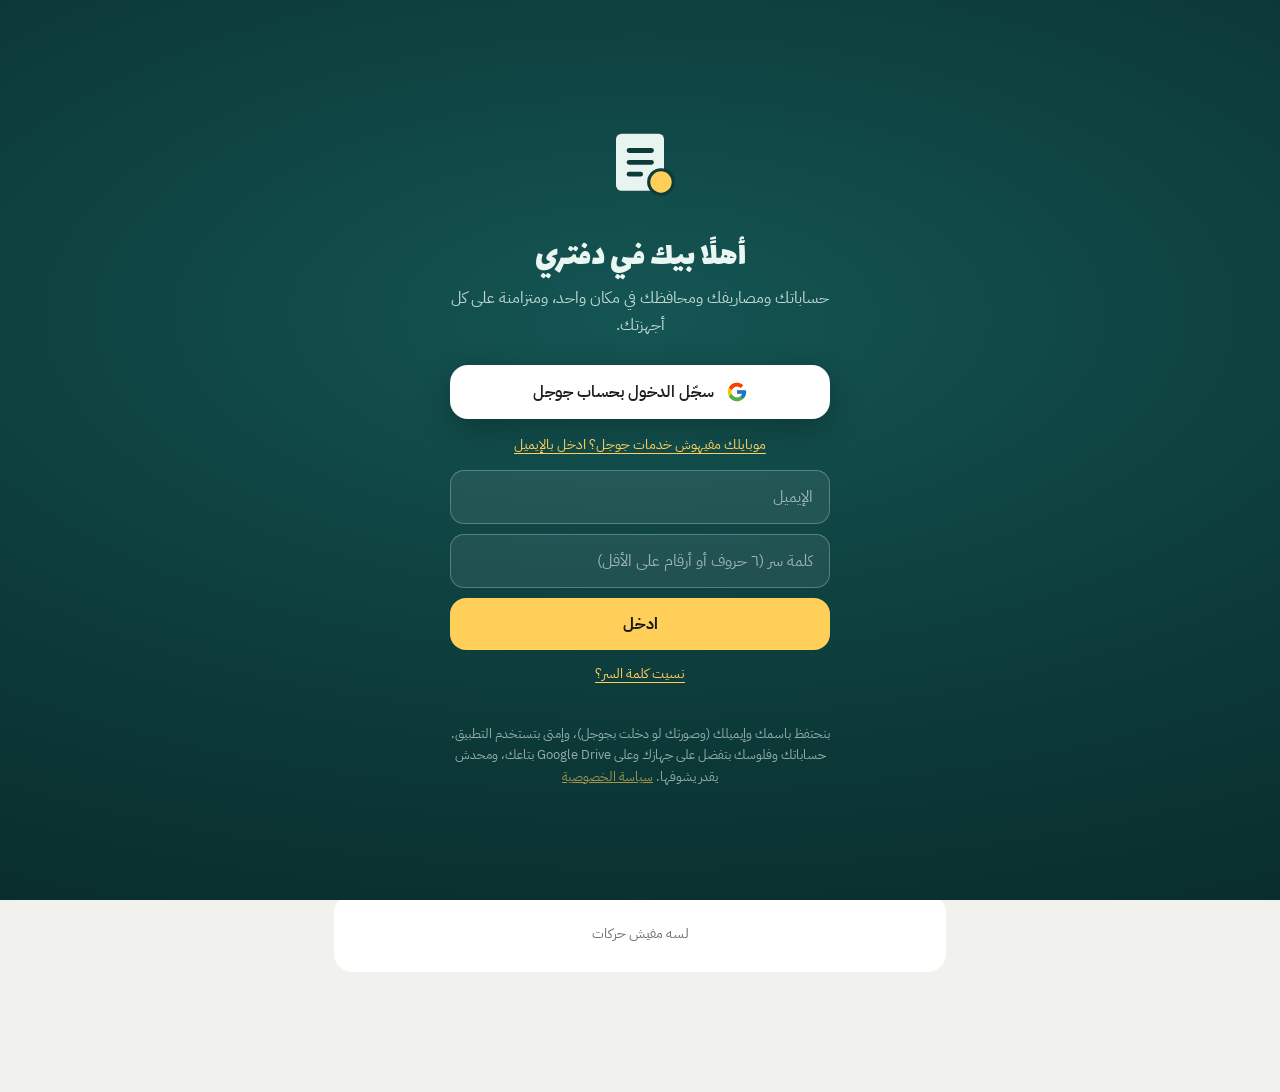
==== commit 8e79c9a4: "Show wallet balance before and after each transaction Co-Authored-By: Claude Opus 5.5 <noreply@anthr" ====
--- a/index.html
+++ b/index.html
@@ -65,6 +65,7 @@
 .bdg{display:inline-grid;place-items:center;min-width:44px;height:26px;padding:0 7px;border-radius:9px;color:#fff;font:700 11px/1 inherit;letter-spacing:0;white-space:nowrap;vertical-align:middle;box-shadow:inset 0 0 0 1px rgb(255 255 255/.18)}.wcard small .bdg{height:22px;min-width:38px;font-size:10px;margin-inline-end:4px}.av .bdg{min-width:0;width:100%;height:100%;border-radius:inherit;padding:0 2px;font-size:10px}#wfPrev{margin-top:8px}
 .rcs{display:grid;grid-template-columns:repeat(3,1fr);gap:8px;text-align:center}.rcs small{display:block;color:var(--mute);font-size:12px}.rcs b{font-size:16px}
 .ferr{color:var(--minus);font-size:13px;font-weight:700;margin:6px 2px 0;display:flex;align-items:center;gap:6px}.ferr svg{width:16px;height:16px}input.bad{border-color:var(--minus)!important;box-shadow:0 0 0 3px rgba(200,50,70,.18)!important}.btn.dim{opacity:.45}
+.balx{display:block;margin-top:2px;font-size:11.5px;opacity:.8}
 .amtc{display:flex;flex-direction:column;align-items:flex-end;white-space:nowrap;line-height:1.25}.feel{font-size:11.5px;color:var(--minus);font-weight:600;opacity:.85}
 .fee{display:flex;align-items:center;gap:6px;font-size:14px;margin:4px 0 6px;flex-wrap:wrap}.fee input[type=checkbox]{width:18px;height:18px}.fee input[type=text]{padding:4px 6px;border-radius:8px;border:1px solid var(--line);background:var(--soft);color:var(--ink);font:inherit}
 .salc{display:flex;align-items:center;gap:12px;padding:12px 14px;margin:0 0 12px;cursor:pointer;border-inline-start:5px solid #0a7a6c}.salc .ti{width:40px;height:40px;border-radius:12px;display:grid;place-items:center;background:#0a7a6c;color:#fff;flex:none}.salc .t{flex:1;display:flex;flex-direction:column}.salc small{color:var(--mute)}.salc .btn{background:#0a7a6c;pointer-events:none}
@@ -327,7 +328,7 @@
 <script id="app">
 {
 try{if(!document.getElementById('dfonts')){const l=document.createElement('link');l.id='dfonts';l.rel='stylesheet';l.href='https://fonts.googleapis.com/css2?family=IBM+Plex+Sans+Arabic:wght@400;500;700&family=Lalezar&display=swap';document.head.appendChild(l)}}catch(e){}
-const VER='٢٦ نوفمبر - ١٤';
+const VER='٢٦ نوفمبر - ١٥';
 window.addEventListener('error',e=>{try{const el=document.getElementById('toast');el.textContent='حصلت مشكلة: '+(e.message||e.error)+' — صوّر الرسالة دي';el.classList.add('on');clearTimeout(el._t);el._t=setTimeout(()=>el.classList.remove('on'),12000)}catch(x){}});
 window.addEventListener('unhandledrejection',e=>{try{const el=document.getElementById('toast');el.textContent='حصلت مشكلة: '+(e.reason&&e.reason.message||e.reason)+' — صوّر الرسالة دي';el.classList.add('on')}catch(x){}});
 const $=s=>document.getElementById(s);
@@ -462,8 +463,14 @@
 const feeBox=(on,r)=>`<label class="fee"><input type="checkbox" id="feeOn" ${on?'checked':''}> فيه عمولة تحويل <input id="feeR" type="text" inputmode="decimal" value="${r}" style="width:56px;text-align:center"> في الألف <small class="muted">(أقل حاجة نص جنيه وأقصى ٢٠)</small></label><div class="muted" id="feeInfo" style="font-size:13px;margin:-2px 0 10px"></div>`;
 function feeBind(amtId){const up=()=>{const a=pn($(amtId).value)||0,rv=$('trRecv')?pn($('trRecv').value)||0:0,on=$('feeOn').checked,r=pn($('feeR').value)||0,f=rv>0?Math.max(0,a-rv):on?feeOf(a,r):0;$('feeInfo').innerHTML=a>0?(rv>0?`وصل <b>${fmt(rv)}</b> · العمولة اللي اتخصمت <b>${fmt(f)}</b>`:on?`هيوصل <b>${fmt(a)}</b> كامل · العمولة <b>${fmt(f)}</b> بتتخصم زيادة من الكارت اللي بتحوّل منه (إجمالي <b>${fmt(a+f)}</b>)`:'من غير عمولة · هيوصل <b>'+fmt(a)+'</b>'):''};[amtId,'feeR','trRecv'].filter(i=>$(i)).forEach(i=>$(i).addEventListener('input',up));$('feeOn').addEventListener('change',up);up()}
 const isBankW=id=>{const w=(S.wallets||[]).find(x=>x.id===id);return !!w&&(w.t==='bank'||w.t==='ew'||w.id==='visa'||w.parent==='visa'||w.parent==='mob')};
+// balance of the wallet(s) right before and right after this transaction (saved when it is recorded)
+function balSnap(r){const W=[r.w,r.to].filter((w,i,a)=>w&&w!=='none'&&a.indexOf(w)===i&&S.wallets.some(x=>x.id===w));if(!W.length){delete r.bw;return}
+ const after={};W.forEach(w=>after[w]=wbal(w));const e0=S.exp,m0=S.mv,t0=S.tx;
+ try{S.exp=e0.filter(x=>x!==r&&x.of!==r.id);S.mv=m0.filter(x=>x!==r);S.tx=t0.filter(x=>x!==r);const bw={};W.forEach(w=>{const b=wbal(w);if(Math.abs(b-after[w])>0.004)bw[w]=[b,after[w]]});if(Object.keys(bw).length)r.bw=bw;else delete r.bw}
+ finally{S.exp=e0;S.mv=m0;S.tx=t0}}
+const balLine=r=>{if(!r.bw||typeof r.bw!=='object')return '';const f=(w,v)=>'<span style="white-space:nowrap">'+(isUSD(w)?ufmt(v):(v<0?'− ':'')+fmt(Math.abs(v)))+'</span>';const E=Object.entries(r.bw).filter(([w])=>S.wallets.some(x=>x.id===w));return E.map(([w,[b,a]])=>`<small class="balx">${E.length>1?esc(wn(w))+': ':'الرصيد: '}كان ${f(w,b)} ← بقى ${f(w,a)}</small>`).join('')};
 const tmStr=t=>{try{return new Date(+t).toLocaleTimeString('ar-EG',{hour:'numeric',minute:'2-digit'})}catch(e){return ''}};
-const rmeta=r=>(r.tm?' · '+tmStr(r.tm):'')+(r.ref?' · مرجعي <bdi dir="ltr">'+esc(r.ref)+'</bdi>':'');
+const rmeta=r=>(r.tm?' · '+tmStr(r.tm):'')+(r.ref?' · مرجعي <bdi dir="ltr">'+esc(r.ref)+'</bdi>':'')+balLine(r);
 const refIn=(id,v)=>`<label>الرقم المرجعي <small class="muted">(اختياري)</small></label><input id="${id}" type="text" autocomplete="off" inputmode="text" dir="ltr" style="text-align:right" placeholder="من رسالة البنك أو إنستاباي" value="${esc(v||'')}">`;
 function noFunds(w,need,old){if(!w||w==='none'||isUSD(w)||!S.wallets.some(x=>x.id===w))return false;const bal=Math.round((wbal(w)+(old||0))*100)/100;if(need<=bal+0.005)return false;
  toast(`مينفعش ❌ ${wn(w)} فيه ${bal<0?'− ':''}${fmt(Math.abs(bal))} بس، والعملية محتاجة ${fmt(need)}`);try{NAT.haptic&&NAT.haptic()}catch(e){}return true}
@@ -539,7 +546,7 @@
 function dropVcph(){if(S&&S.vcph){delete S.vcph;return true}return false}
 function save(which='L'){
  if(which==='L'){clearTimeout(timers.snap);timers.snap=setTimeout(remSnap,800);try{if(gAuto())LS.set('daftar_gdirty',1)}catch(e){}gSchedule();try{bkIcon()}catch(e){}}
- let okL=true;if(which==='L'){try{normCur()}catch(e){}try{const N=Date.now();for(const L of [S.exp,S.mv,S.tx])for(const r of L||[])if(r.tm==null){const t=idT(r.id);if(t>N-6e5&&t<N+6e4)r.tm=t}}catch(e){}track();okL=LS.set('daftar',S);gRev++;if(isNative){clearTimeout(timers.nat);timers.nat=setTimeout(window.__persist,700)}LS.set('daftar_savedAt',okL?Date.now():LS.get('daftar_savedAt'));try{logSchedule()}catch(e){}}else okL=LS.set('daftar_contacts',C);
+ let okL=true;if(which==='L'){try{normCur()}catch(e){}try{const N=Date.now();for(const L of [S.exp,S.mv,S.tx])for(const r of L||[]){const t=idT(r.id),fresh=t>N-6e5&&t<N+6e4;if(r.tm==null&&fresh)r.tm=t;if(!r.of&&(r.bw==null&&fresh||r.bw===0))balSnap(r)}}catch(e){}track();okL=LS.set('daftar',S);gRev++;if(isNative){clearTimeout(timers.nat);timers.nat=setTimeout(window.__persist,700)}LS.set('daftar_savedAt',okL?Date.now():LS.get('daftar_savedAt'));try{logSchedule()}catch(e){}}else okL=LS.set('daftar_contacts',C);
  if(!okL){status('مقدرتش أحفظ على الجهاز!','off');if(Date.now()-(window._lsWarn||0)>60000){window._lsWarn=Date.now();toast('⚠️ الحفظ على الجهاز فشل (المساحة مليانة؟). اعمل نسخة احتياطية دلوقتي')}return}
  const r=which==='L'?ref:refC;
  if(!r){status(inArtifact?'على الجهاز ده بس':'محفوظ على الجهاز','off');return}
@@ -1248,6 +1255,7 @@
    else if(!isGl){const w=getW(c);if(w==='none')delete o.w;else o.w=w}
    o.amt=a;o.date=$('edDate').value||o.date;if($('edNote'))o.note=$('edNote').value.trim();if($('edFund'))o.fid=$('edFund').value;
    if(isT){o.type=et;const du=$('edDue').value;if(du&&et==='took')o.due=du;else delete o.due}
+   if(o.bw)o.bw=0;
    if($('edTm')){const v=$('edTm').value;if(v){const t=new Date(o.date+'T'+v).getTime();if(t)o.tm=t}else delete o.tm;const rf=$('edRef').value.trim();if(rf)o.ref=rf;else delete o.ref}
    if($('edFee'))setFee(o,pn($('edFee').value)||0);else if(feeSum(o.id))setFee(o,feeSum(o.id));
    save();goBack();toast('اتعدّل')};return}
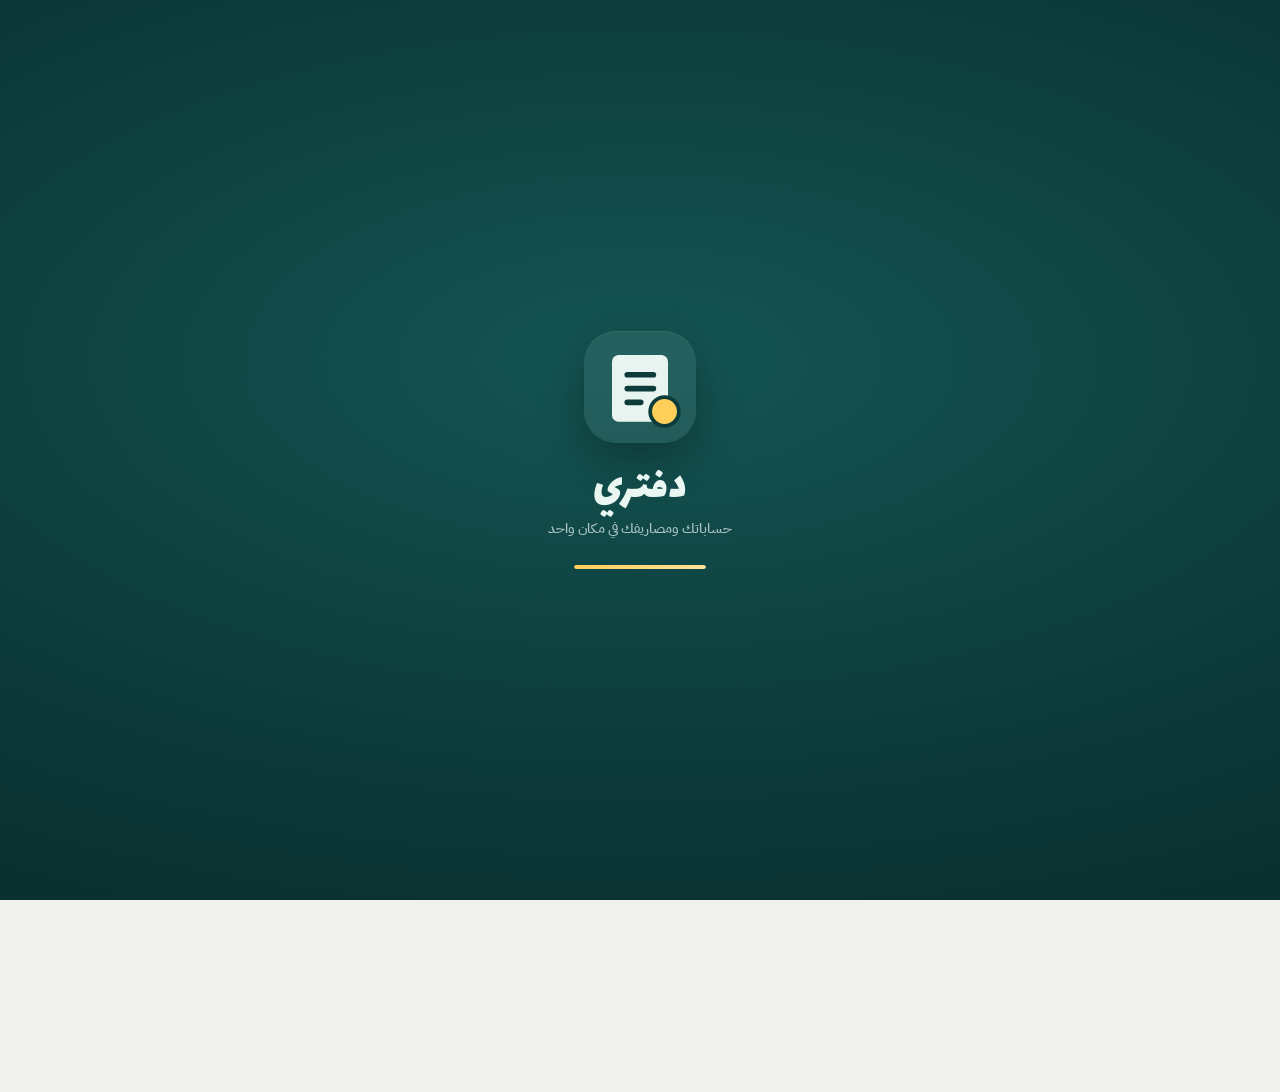
==== commit 5bf1624e: "Bank inbox: choose from all wallets, any bank or mobile wallet Co-Authored-By: Claude Opus 5.5 <nore" ====
--- a/index.html
+++ b/index.html
@@ -328,7 +328,7 @@
 <script id="app">
 {
 try{if(!document.getElementById('dfonts')){const l=document.createElement('link');l.id='dfonts';l.rel='stylesheet';l.href='https://fonts.googleapis.com/css2?family=IBM+Plex+Sans+Arabic:wght@400;500;700&family=Lalezar&display=swap';document.head.appendChild(l)}}catch(e){}
-const VER='٢٦ نوفمبر - ١٥';
+const VER='٢٦ نوفمبر - ١٦';
 window.addEventListener('error',e=>{try{const el=document.getElementById('toast');el.textContent='حصلت مشكلة: '+(e.message||e.error)+' — صوّر الرسالة دي';el.classList.add('on');clearTimeout(el._t);el._t=setTimeout(()=>el.classList.remove('on'),12000)}catch(x){}});
 window.addEventListener('unhandledrejection',e=>{try{const el=document.getElementById('toast');el.textContent='حصلت مشكلة: '+(e.reason&&e.reason.message||e.reason)+' — صوّر الرسالة دي';el.classList.add('on')}catch(x){}});
 const $=s=>document.getElementById(s);
@@ -1261,10 +1261,10 @@
    save();goBack();toast('اتعدّل')};return}
  if(k==='bankq'){const q=bankQ();if(!q.length){close();return}
   const L=S.wallets.filter(w=>!kids(w.id).length&&w.t!=='app'&&!(w.id==='cash'||w.parent==='cash'));
-  c.innerHTML=head('حركات من البنك')+`<p class="muted" style="margin:0 0 10px">قولّي كل حركة من أنهي كارت. هفتكره، والمرة الجاية هتتسجّل لوحدها.</p>`+q.map((x,i)=>{const bw=bankWallet(x),g=bw&&L.some(w=>w.id===bw)?bw:L.find(w=>w.id===lastW)?lastW:(L[0]||{}).id;return `<div class="box" style="padding:12px 14px;margin-bottom:10px"><div style="display:flex;justify-content:space-between;gap:8px"><b>${x.dir==='in'?'دخل':x.tr?'تحويل':'دفع'}${x.who?' · '+esc(x.who):''}${x.l4?' <small class="muted">كارت <bdi dir="ltr">••'+esc(x.l4)+'</bdi></small>':''}</b>${amtB(x)}</div>
+  c.innerHTML=head('حركات من البنك')+`<p class="muted" style="margin:0 0 10px">قولّي كل حركة من أنهي كارت. هفتكره، والمرة الجاية هتتسجّل لوحدها.</p>`+q.map((x,i)=>{const bw=bankWallet(x),g=bw||(L.find(w=>w.id===lastW)?lastW:(L[0]||{}).id);return `<div class="box" style="padding:12px 14px;margin-bottom:10px"><div style="display:flex;justify-content:space-between;gap:8px"><b>${x.dir==='in'?'دخل':x.tr?'تحويل':'دفع'}${x.who?' · '+esc(x.who):''}${x.l4?' <small class="muted">كارت <bdi dir="ltr">••'+esc(x.l4)+'</bdi></small>':''}</b>${amtB(x)}</div>
    <div class="muted" style="font-size:12px;margin:4px 0 8px;max-height:60px;overflow:hidden">${esc(x.text)}</div>${x.insta&&!x.l4?'<div class="muted" style="font-size:12px;margin:-4px 0 8px">ده إشعار إنستاباي ومش مكتوب فيه الحساب، ورسالة البنك ما جاتش. اختار الحساب للحركة دي بس.</div>':''}
-   <div class="wsel" data-wsel="bq${i}">${L.map(w=>`<button type="button" data-w="${w.id}" class="${w.id===g?'on':''}">${esc(wlabel(w))}</button>`).join('')}</div>
-   <div class="btns" style="margin-top:8px" data-i="${i}"><button class="btn sm" data-act="bqOk">سجّلها</button><button class="btn ghost sm" data-act="bqNo">تجاهل</button></div></div>`}).join('');return}
+   <label style="font-size:13px">الفلوس دي ${x.dir==='in'?'دخلت على':'طلعت من'}:</label><select class="bqs" data-bqs="${i}" data-def="${g||''}">${destOpts('')}</select>
+   <div class="btns" style="margin-top:8px" data-i="${i}"><button class="btn sm" data-act="bqOk">سجّلها</button><button class="btn ghost sm" data-act="bqNo">تجاهل</button></div></div>`}).join('');c.querySelectorAll('select[data-bqs]').forEach(el=>{if(el.dataset.def)el.value=el.dataset.def});return}
  if(k==='admin'){
   c.innerHTML=head('لوحة الأدمن')+(adminData&&!adminData.err?adminHTML(adminData):`<p class="muted" style="text-align:center;padding:30px 0">${adminData&&adminData.err?'مقدرتش أجيب البيانات: '+esc(adminData.err)+'<br><br>اتأكد إن قواعد Firestore اتحطت وإن حسابك أدمن.':'بيجيب البيانات…'}</p>`);
   if(!adminData)adminLoad().then(()=>{if(open&&open.kind==='admin')renderSheet()});return}
@@ -1836,7 +1836,7 @@
  if(a==='closeS'){close();return}
  if(a==='reconDel'){const H=reconHist().find(h=>h.aud===open.aud);if(!H)return close();if(!confirm('تمسح المراجعة دي؟ الأرصدة هترجع زي ما كانت قبلها.'))return;snap();const ids=new Set(H.L.map(m=>m.id));S.mv=S.mv.filter(m=>!ids.has(m.id));{const R2=reconHist();if(R2.length)S.lastRecon=R2[0].date;else delete S.lastRecon}save();render();show({kind:'recon'});return toast('اتمسحت المراجعة والأرصدة رجعت',true)}
  if(a==='bqOk'||a==='bqNo'){const i=+e.target.closest('[data-i]').dataset.i,q=bankQ(),x=q[i];if(!x)return renderSheet();q.splice(i,1);
-  if(a==='bqOk'){const w=getW($('card'),'bq'+i);snap();const W=S.wallets.find(z=>z.id===w);const mem=!(x.insta&&!x.l4);if(W&&mem){W.bk=[...new Set([...(W.bk||[]),bankKey(x)])].slice(-12)}bankRecord(x,w);
+  if(a==='bqOk'){const sel=$('card').querySelector(`select[data-bqs="${i}"]`),w=destResolve(sel?sel.value:'');if(!w)return toast('اختار الحساب');snap();const W=S.wallets.find(z=>z.id===w);const mem=!(x.insta&&!x.l4);if(W&&mem){W.bk=[...new Set([...(W.bk||[]),bankKey(x)])].slice(-12)}bankRecord(x,w);
    if(mem)for(let j=q.length-1;j>=0;j--)if(bankKey(q[j])===bankKey(x)){bankRecord(q[j],w);q.splice(j,1)}bankPair();bankQset(q);save();render();toast(mem?'اتسجّلت على '+wn(w)+'، واللي بعد كده من الكارت ده هيتسجّل لوحده':'اتسجّلت على '+wn(w),true)}else bankQset(q);
   if(q.length)renderSheet();else close();return}
  if(a==='admAdd'){const em=String($('admEm').value||'').trim().toLowerCase();if(!/^[^@\s]+@[^@\s]+\.[^@\s]+$/.test(em))return toast('اكتب إيميل صح');try{const f=await fbReady();await f.fs.setDoc(f.fs.doc(f.db,'admins',em),{by:(acct()||{}).email||'',at:f.fs.serverTimestamp()});toast('اتضاف '+em+' أدمن ✅');adminData=null;renderSheet()}catch(x){toast('مقدرتش أضيفه: '+(x.code||x.message))}return}
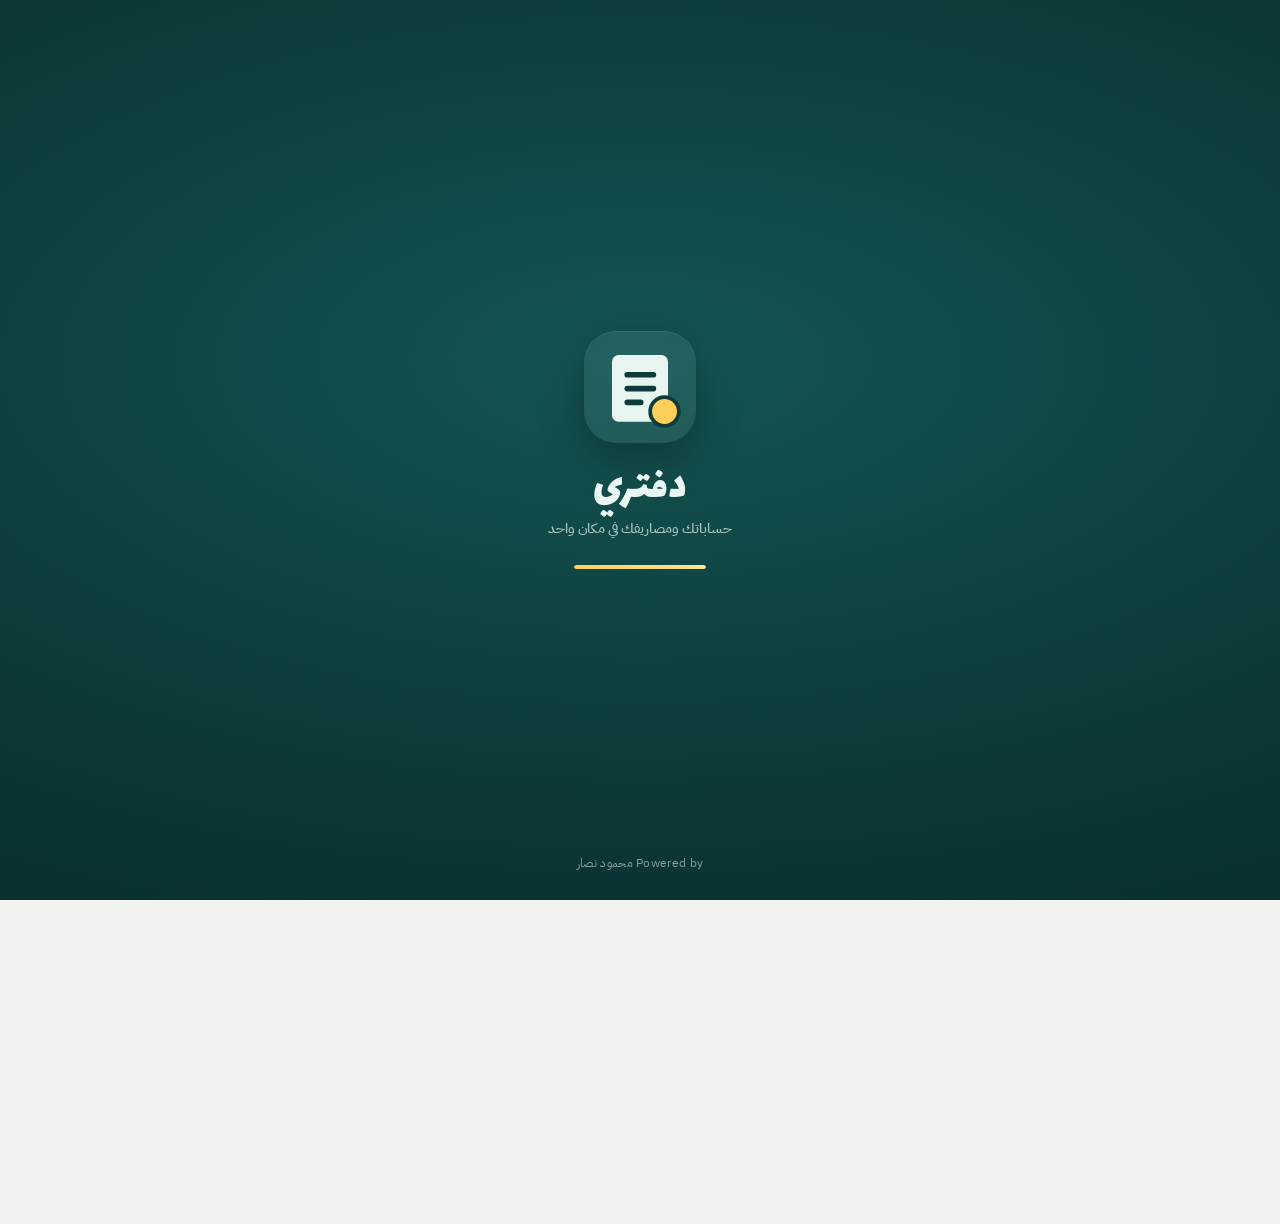
==== commit 2751bc82: "App-styled pickers (suggestions, calendar, time, dropdowns), total before/after, Powered by Mahmoud " ====
--- a/index.html
+++ b/index.html
@@ -65,7 +65,7 @@
 .bdg{display:inline-grid;place-items:center;min-width:44px;height:26px;padding:0 7px;border-radius:9px;color:#fff;font:700 11px/1 inherit;letter-spacing:0;white-space:nowrap;vertical-align:middle;box-shadow:inset 0 0 0 1px rgb(255 255 255/.18)}.wcard small .bdg{height:22px;min-width:38px;font-size:10px;margin-inline-end:4px}.av .bdg{min-width:0;width:100%;height:100%;border-radius:inherit;padding:0 2px;font-size:10px}#wfPrev{margin-top:8px}
 .rcs{display:grid;grid-template-columns:repeat(3,1fr);gap:8px;text-align:center}.rcs small{display:block;color:var(--mute);font-size:12px}.rcs b{font-size:16px}
 .ferr{color:var(--minus);font-size:13px;font-weight:700;margin:6px 2px 0;display:flex;align-items:center;gap:6px}.ferr svg{width:16px;height:16px}input.bad{border-color:var(--minus)!important;box-shadow:0 0 0 3px rgba(200,50,70,.18)!important}.btn.dim{opacity:.45}
-.balx{display:block;margin-top:2px;font-size:11.5px;opacity:.8}
+.balx{display:block;margin-top:2px;font-size:11.5px;opacity:.8}.balt{font-weight:700;opacity:.9}
 .amtc{display:flex;flex-direction:column;align-items:flex-end;white-space:nowrap;line-height:1.25}.feel{font-size:11.5px;color:var(--minus);font-weight:600;opacity:.85}
 .fee{display:flex;align-items:center;gap:6px;font-size:14px;margin:4px 0 6px;flex-wrap:wrap}.fee input[type=checkbox]{width:18px;height:18px}.fee input[type=text]{padding:4px 6px;border-radius:8px;border:1px solid var(--line);background:var(--soft);color:var(--ink);font:inherit}
 .salc{display:flex;align-items:center;gap:12px;padding:12px 14px;margin:0 0 12px;cursor:pointer;border-inline-start:5px solid #0a7a6c}.salc .ti{width:40px;height:40px;border-radius:12px;display:grid;place-items:center;background:#0a7a6c;color:#fff;flex:none}.salc .t{flex:1;display:flex;flex-direction:column}.salc small{color:var(--mute)}.salc .btn{background:#0a7a6c;pointer-events:none}
@@ -285,6 +285,35 @@
 @keyframes bfill{0%{transform:scaleX(0)}70%{transform:scaleX(.85)}100%{transform:scaleX(1)}}@keyframes bload{0%{transform:translateX(160%)}100%{transform:translateX(-260%)}}
 #root{transition:none}body.booting #root{opacity:0;transform:scale(.98)}body.booted #root{opacity:1;transform:none;transition:opacity .5s ease,transform .5s cubic-bezier(.2,.8,.2,1)}
 @media(prefers-reduced-motion:reduce){#boot *,#boot *::after{animation:none!important}#boot .bbar i{transform:none}}
+
+/* custom pickers */
+.ux-w{position:relative;display:block;width:100%}
+.ux-w>.ux-native{position:absolute;inset:0;opacity:0;pointer-events:none;width:100%}
+.ux-face{display:flex;align-items:center;gap:10px;width:100%;box-sizing:border-box;min-height:46px;padding:10px 14px;border:1px solid var(--line);border-radius:12px;background:var(--card);color:var(--ink);cursor:pointer;font-size:16px;transition:border-color .15s,box-shadow .15s;user-select:none}
+.ux-face .ux-t{flex:1;min-width:0;white-space:nowrap;overflow:hidden;text-overflow:ellipsis;text-align:start}.ux-face i{font-style:normal;color:var(--mute)}
+.ux-face .ux-ic{width:20px;height:20px;flex:none;color:var(--plus)}.ux-sel .ux-ic{color:var(--mute);transition:transform .2s}
+.ux-w.ux-open .ux-face,input.ux-open{border-color:var(--plus);box-shadow:0 0 0 3px color-mix(in srgb,var(--plus) 18%,transparent)}.ux-w.ux-open .ux-sel .ux-ic,.ux-sel.ux-open .ux-ic{transform:rotate(180deg)}
+.ux-pop{position:fixed;z-index:1000;background:var(--card);color:var(--ink);border:1px solid var(--line);border-radius:16px;box-shadow:0 18px 40px rgba(0,0,0,.22),0 2px 8px rgba(0,0,0,.08);overflow:auto;overscroll-behavior:contain;animation:uxIn .16s ease-out;padding:6px}
+@keyframes uxIn{from{opacity:0;transform:translateY(-6px)}to{opacity:1;transform:none}}
+.ux-list{display:flex;flex-direction:column}
+.ux-it{all:unset;box-sizing:border-box;display:flex;align-items:center;gap:8px;width:100%;padding:12px 14px;border-radius:11px;font-size:15.5px;cursor:pointer;text-align:start;line-height:1.35}
+.ux-it:hover,.ux-it:focus-visible{background:var(--soft)}.ux-it b{color:var(--plus);font-weight:800}
+.ux-it.on{background:color-mix(in srgb,var(--plus) 14%,transparent);color:var(--plus);font-weight:700}.ux-it.on::after{content:'✓';margin-inline-start:auto;font-weight:800}
+.ux-it[disabled]{opacity:.4;cursor:default}
+.ux-gh{font-size:12px;font-weight:700;color:var(--mute);padding:10px 14px 4px}
+.ux-sr{position:sticky;top:-6px;background:var(--card);padding:4px 4px 6px;z-index:1}.ux-sr input{min-height:40px;border-radius:10px;background:var(--soft)}
+.ux-cal{padding:4px 6px 2px}.ux-ch{display:flex;align-items:center;justify-content:space-between;padding:4px 2px 8px}.ux-ch b{font-size:16px}
+.ux-nav{all:unset;width:38px;height:38px;border-radius:12px;display:grid;place-items:center;font-size:24px;line-height:1;cursor:pointer;color:var(--plus);background:var(--soft)}
+.ux-wd,.ux-grid{display:grid;grid-template-columns:repeat(7,1fr);gap:4px;text-align:center}.ux-wd span{font-size:11.5px;color:var(--mute);padding:4px 0}
+.ux-d{all:unset;aspect-ratio:1;display:grid;place-items:center;border-radius:12px;font-size:15px;cursor:pointer}.ux-d:hover{background:var(--soft)}
+.ux-d.td{box-shadow:inset 0 0 0 1.5px var(--plus);color:var(--plus);font-weight:700}.ux-d.on{background:var(--hero);color:#fff;font-weight:800;box-shadow:none}.ux-d[disabled]{opacity:.3;cursor:default}
+.ux-ft{display:flex;gap:6px;padding:8px 2px 4px;border-top:1px solid var(--line);margin-top:8px}.ux-ft button{all:unset;flex:1;text-align:center;padding:10px 6px;border-radius:11px;background:var(--soft);font-size:14px;font-weight:700;cursor:pointer}
+.ux-ft .ux-clr{color:var(--minus)}.ux-ft .ux-ok{background:var(--hero);color:#fff}
+.ux-tm{display:grid;grid-template-columns:1fr 1fr 70px;gap:6px;height:220px}.ux-col{overflow:auto;display:flex;flex-direction:column;gap:2px;scrollbar-width:none;padding:2px}.ux-col::-webkit-scrollbar{display:none}
+.ux-col button{all:unset;text-align:center;padding:9px 0;border-radius:10px;font-size:16px;cursor:pointer}.ux-col button:hover{background:var(--soft)}.ux-col button.on{background:var(--hero);color:#fff;font-weight:800}
+.ux-ap{justify-content:center}
+.pwr{text-align:center;font-size:12px;color:var(--mute);opacity:.75;margin:18px 0 96px;letter-spacing:.2px}.pwr b{font-weight:700;color:var(--ink);opacity:.85}.pwr .pl{display:inline-block;width:6px;height:6px;border-radius:50%;background:var(--gold);margin:0 6px;vertical-align:middle}
+#boot .bpw{position:absolute;bottom:28px;left:0;right:0;text-align:center;font-size:12px;color:#e9f6f2;opacity:.55;letter-spacing:.3px}
 </style>
 </head>
 <body>
@@ -294,8 +323,8 @@
 <button type="button" id="gEmT" class="glink">موبايلك مفيهوش خدمات جوجل؟ ادخل بالإيميل</button>
 <form id="gEm" hidden autocomplete="on"><input id="gEmail" type="email" inputmode="email" autocomplete="email" placeholder="الإيميل" dir="ltr"><input id="gPass" type="password" autocomplete="current-password" placeholder="كلمة سر (٦ حروف أو أرقام على الأقل)" dir="ltr"><button id="gEmB" type="submit">ادخل</button><button type="button" id="gForgot" class="glink">نسيت كلمة السر؟</button></form>
 <div id="gMsg" class="gmsg"></div>
-<small>بنحتفظ باسمك وإيميلك (وصورتك لو دخلت بجوجل)، وإمتى بتستخدم التطبيق. حساباتك وفلوسك بتفضل على جهازك وعلى Google Drive بتاعك، ومحدش يقدر يشوفها. <a href="https://mahmoudbassiuoni.github.io/privacy.html" target="_blank" rel="noopener">سياسة الخصوصية</a></small></div></div>
-<div id="boot" aria-hidden="true"><div class="bwrap"><div class="blogo"><svg viewBox="0 0 512 512" width="112" height="112" aria-hidden="true"><rect x="128" y="110" width="256" height="305" rx="30" fill="#e8f4f0"/><rect x="185" y="187" width="145" height="26" rx="13" fill="#0c3b3a"/><rect x="185" y="250" width="145" height="26" rx="13" fill="#0c3b3a"/><rect x="185" y="313" width="87" height="26" rx="13" fill="#0c3b3a"/><circle cx="368" cy="368" r="74" fill="#0c3b3a"/><circle cx="368" cy="368" r="57" fill="#ffcf5a"/></svg></div><div class="bname">دفتري</div><div class="bsub">حساباتك ومصاريفك في مكان واحد</div><div class="bbar"><i></i></div></div></div>
+<small>بنحتفظ باسمك وإيميلك (وصورتك لو دخلت بجوجل)، وإمتى بتستخدم التطبيق. حساباتك وفلوسك بتفضل على جهازك وعلى Google Drive بتاعك، ومحدش يقدر يشوفها. <a href="https://mahmoudbassiuoni.github.io/privacy.html" target="_blank" rel="noopener">سياسة الخصوصية</a></small><small style="display:block;margin-top:18px;opacity:.5;letter-spacing:.3px">Powered by محمود نصار</small></div></div>
+<div id="boot" aria-hidden="true"><div class="bwrap"><div class="blogo"><svg viewBox="0 0 512 512" width="112" height="112" aria-hidden="true"><rect x="128" y="110" width="256" height="305" rx="30" fill="#e8f4f0"/><rect x="185" y="187" width="145" height="26" rx="13" fill="#0c3b3a"/><rect x="185" y="250" width="145" height="26" rx="13" fill="#0c3b3a"/><rect x="185" y="313" width="87" height="26" rx="13" fill="#0c3b3a"/><circle cx="368" cy="368" r="74" fill="#0c3b3a"/><circle cx="368" cy="368" r="57" fill="#ffcf5a"/></svg></div><div class="bname">دفتري</div><div class="bsub">حساباتك ومصاريفك في مكان واحد</div><div class="bbar"><i></i></div></div><div class="bpw">Powered by محمود نصار</div></div>
 <script>document.body.classList.add('booting');setTimeout(function(){var b=document.getElementById('boot');if(b)b.classList.add('long')},1900);setTimeout(function(){var b=document.getElementById('boot');if(b&&!/access_token=/.test(location.hash)){b.classList.add('gone');document.body.classList.replace('booting','booted');setTimeout(function(){b.remove()},460)}},6000)</script>
 <div id="root">
 <div class="app">
@@ -328,7 +357,7 @@
 <script id="app">
 {
 try{if(!document.getElementById('dfonts')){const l=document.createElement('link');l.id='dfonts';l.rel='stylesheet';l.href='https://fonts.googleapis.com/css2?family=IBM+Plex+Sans+Arabic:wght@400;500;700&family=Lalezar&display=swap';document.head.appendChild(l)}}catch(e){}
-const VER='٢٦ نوفمبر - ١٦';
+const VER='٢٦ نوفمبر - ١٨';
 window.addEventListener('error',e=>{try{const el=document.getElementById('toast');el.textContent='حصلت مشكلة: '+(e.message||e.error)+' — صوّر الرسالة دي';el.classList.add('on');clearTimeout(el._t);el._t=setTimeout(()=>el.classList.remove('on'),12000)}catch(x){}});
 window.addEventListener('unhandledrejection',e=>{try{const el=document.getElementById('toast');el.textContent='حصلت مشكلة: '+(e.reason&&e.reason.message||e.reason)+' — صوّر الرسالة دي';el.classList.add('on')}catch(x){}});
 const $=s=>document.getElementById(s);
@@ -465,10 +494,10 @@
 const isBankW=id=>{const w=(S.wallets||[]).find(x=>x.id===id);return !!w&&(w.t==='bank'||w.t==='ew'||w.id==='visa'||w.parent==='visa'||w.parent==='mob')};
 // balance of the wallet(s) right before and right after this transaction (saved when it is recorded)
 function balSnap(r){const W=[r.w,r.to].filter((w,i,a)=>w&&w!=='none'&&a.indexOf(w)===i&&S.wallets.some(x=>x.id===w));if(!W.length){delete r.bw;return}
- const after={};W.forEach(w=>after[w]=wbal(w));const e0=S.exp,m0=S.mv,t0=S.tx;
- try{S.exp=e0.filter(x=>x!==r&&x.of!==r.id);S.mv=m0.filter(x=>x!==r);S.tx=t0.filter(x=>x!==r);const bw={};W.forEach(w=>{const b=wbal(w);if(Math.abs(b-after[w])>0.004)bw[w]=[b,after[w]]});if(Object.keys(bw).length)r.bw=bw;else delete r.bw}
+ const after={};W.forEach(w=>after[w]=wbal(w));const tA=wsum(()=>true),e0=S.exp,m0=S.mv,t0=S.tx;
+ try{S.exp=e0.filter(x=>x!==r&&x.of!==r.id);S.mv=m0.filter(x=>x!==r);S.tx=t0.filter(x=>x!==r);const bw={};W.forEach(w=>{const b=wbal(w);if(Math.abs(b-after[w])>0.004)bw[w]=[b,after[w]]});if(Object.keys(bw).length)r.bw=bw;else delete r.bw;const tB=wsum(()=>true);if(Math.abs(tB-tA)>0.004)r.bt=[Math.round(tB*100)/100,Math.round(tA*100)/100];else delete r.bt}
  finally{S.exp=e0;S.mv=m0;S.tx=t0}}
-const balLine=r=>{if(!r.bw||typeof r.bw!=='object')return '';const f=(w,v)=>'<span style="white-space:nowrap">'+(isUSD(w)?ufmt(v):(v<0?'− ':'')+fmt(Math.abs(v)))+'</span>';const E=Object.entries(r.bw).filter(([w])=>S.wallets.some(x=>x.id===w));return E.map(([w,[b,a]])=>`<small class="balx">${E.length>1?esc(wn(w))+': ':'الرصيد: '}كان ${f(w,b)} ← بقى ${f(w,a)}</small>`).join('')};
+const balLine=r=>{if(!r.bw||typeof r.bw!=='object')return '';const f=(w,v)=>'<span style="white-space:nowrap">'+(isUSD(w)?ufmt(v):(v<0?'− ':'')+fmt(Math.abs(v)))+'</span>';const E=Object.entries(r.bw).filter(([w])=>S.wallets.some(x=>x.id===w));return E.map(([w,[b,a]])=>`<small class="balx">${E.length>1?esc(wn(w))+': ':'الرصيد: '}كان ${f(w,b)} ← بقى ${f(w,a)}</small>`).join('')+(Array.isArray(r.bt)?`<small class="balx balt">كل فلوسك: كان ${f('',r.bt[0])} ← بقى ${f('',r.bt[1])}</small>`:'')};
 const tmStr=t=>{try{return new Date(+t).toLocaleTimeString('ar-EG',{hour:'numeric',minute:'2-digit'})}catch(e){return ''}};
 const rmeta=r=>(r.tm?' · '+tmStr(r.tm):'')+(r.ref?' · مرجعي <bdi dir="ltr">'+esc(r.ref)+'</bdi>':'')+balLine(r);
 const refIn=(id,v)=>`<label>الرقم المرجعي <small class="muted">(اختياري)</small></label><input id="${id}" type="text" autocomplete="off" inputmode="text" dir="ltr" style="text-align:right" placeholder="من رسالة البنك أو إنستاباي" value="${esc(v||'')}">`;
@@ -629,11 +658,12 @@
 function runSearch(){const i=$('hq');if(!i)return;const q=i.value.trim();$('hqx').hidden=!i.value;const r=$('sres'),v=$('view');
  if(!q){r.hidden=true;r.innerHTML='';v.hidden=false;return}v.hidden=true;r.hidden=false;r.innerHTML='<div class="box">'+searchHTML(q)+'</div>'}
 function clearSearch(){const i=$('hq');if(i&&i.value){i.value='';runSearch()}}
+const PWR='<div class="pwr">Powered by <b>محمود نصار</b><span class="pl"></span>دفتري</div>';
 function render(nodes){
  ensureW();{const n=reminders().filter(r=>r.u).length,bn=$('bellN');if(bn){bn.hidden=!n;bn.textContent=n.toLocaleString('ar-EG')}}const eb=$('eye');if(eb)eb.innerHTML=ic(HIDE?'eyeoff':'eye');
  document.querySelectorAll('nav [data-v]').forEach(b=>b.classList.toggle('on',b.dataset.v===view));
  const v=$('view');{const hs=$('hs');if(hs){hs.hidden=view!=='home';if(view!=='home')clearSearch()}}
- if(nodes)v.replaceChildren(...nodes);else v.innerHTML=view==='home'?vHome():view==='daily'?vDaily():view==='people'?vPeople():view==='funds'?vFunds():vContacts();
+ if(nodes)v.replaceChildren(...nodes);else v.innerHTML=view==='home'?vHome()+PWR:view==='daily'?vDaily():view==='people'?vPeople():view==='funds'?vFunds():vContacts();
  if(view==='people'){const i=$('qP');i.oninput=()=>{qP=i.value;$('plist').innerHTML=peopleRows()}}
  if(view==='contacts'&&$('qC')){const i=$('qC');i.oninput=()=>{qC=i.value;const pos=i.selectionStart;render();const j=$('qC');j.focus();try{j.setSelectionRange(pos,pos)}catch(e){}}}
  if($('hq')&&$('hq').value.trim())runSearch();
@@ -996,7 +1026,7 @@
 async function makePdf(R,owner){
  toast('بيجهّز الـ PDF…');try{await loadJs(LIBS.h2c);await loadJs(LIBS.pdf)}catch(e){return toast('محتاج نت أول مرة عشان يعمل PDF')}
  const pages=repHTML(R,owner),host=document.createElement('div');host.style.cssText='position:fixed;left:-12000px;top:0;width:794px;z-index:-1;pointer-events:none';
- host.innerHTML=`<style>${REPCSS}</style>`+pages.map((h,i)=>`<div class="pg">${h}<div class="ft"><span>دفتري — تقرير اتعمل من التطبيق</span><span>صفحة ${(i+1).toLocaleString('ar-EG')} من ${pages.length.toLocaleString('ar-EG')}</span></div></div>`).join('');document.body.appendChild(host);
+ host.innerHTML=`<style>${REPCSS}</style>`+pages.map((h,i)=>`<div class="pg">${h}<div class="ft"><span>دفتري — Powered by محمود نصار</span><span>صفحة ${(i+1).toLocaleString('ar-EG')} من ${pages.length.toLocaleString('ar-EG')}</span></div></div>`).join('');document.body.appendChild(host);
  try{await document.fonts.ready}catch(e){}
  try{const {jsPDF}=window.jspdf,doc=new jsPDF({unit:'pt',format:'a4',compress:true});const els=host.querySelectorAll('.pg');
   for(let i=0;i<els.length;i++){const cv=await html2canvas(els[i],{scale:2,backgroundColor:'#ffffff',logging:false});if(i)doc.addPage();doc.addImage(cv.toDataURL('image/jpeg',0.9),'JPEG',0,0,595.28,841.89)}
@@ -1605,7 +1635,7 @@
   <div class="box" style="padding:14px;margin-bottom:12px"><b>سجّل من رسالة البنك</b><p class="muted" style="margin:4px 0 10px">${isNative?'من تطبيق الرسايل: دوس مطوّل على رسالة البنك ← مشاركة ← <b>دفتري</b>. أو انسخها والصقها هنا:':'انسخ رسالة البنك أو إنستاباي والصقها هنا:'}</p>
    <textarea id="bkPaste" rows="3" style="width:100%;box-sizing:border-box" placeholder="مثلًا: تم خصم مبلغ 250 جنيه من بطاقتكم 1234 لدى ..."></textarea><div class="btns" style="margin-top:8px"><button class="btn" data-act="bkPaste">اقرأها وسجّلها</button></div></div>
   <div class="box" style="padding:14px;margin-bottom:12px"><b>المحافظ</b><p class="muted" style="margin:4px 0 10px">${S.wallets.map(w=>esc(w.name)).join('، ')}</p><button class="btn ghost" data-act="wallets">${ic('wallet')}إدارة المحافظ</button></div>
-  <p class="muted" style="margin:0 0 10px">إصدار البرنامج: ${VER}${isNative?` · <a href="#" data-act="updPrev" style="color:inherit">شكل رسالة التحديث</a>`:''}</p><div class="form"><label>العملة</label><input id="cur" value="${esc(S.cur)}"></div>
+  <p class="muted" style="margin:0 0 4px;font-size:13px">Powered by <b>محمود نصار</b></p><p class="muted" style="margin:0 0 10px">إصدار البرنامج: ${VER}${isNative?` · <a href="#" data-act="updPrev" style="color:inherit">شكل رسالة التحديث</a>`:''}</p><div class="form"><label>العملة</label><input id="cur" value="${esc(S.cur)}"></div>
   ${STORE?'':`<div class="box" style="padding:14px;margin-bottom:12px"><b>نزّل البرنامج على جهازك</b><p class="muted" style="margin:4px 0 10px">ملف واحد بيفتح في أي متصفح من غير نت. بياناته بتتحفظ على الجهاز نفسه، ولنقل البيانات بين النسختين استخدم النسخة الاحتياطية.</p>
   <button class="btn" data-act="dlApp">${ic('down')}تنزيل البرنامج</button></div>`}
   <div class="box" style="padding:14px;margin-top:12px"><b>التقارير</b><p class="muted" style="margin:4px 0 10px">طلّع كشف بحساباتك ومصاريفك.</p><button class="btn ghost" data-act="export">${ic('sheet')}تصدير PDF / Excel</button></div>`;
@@ -2141,6 +2171,110 @@
   ensureW();if(runRec())save();cloud=true;status('محفوظ');render();notifyOpen();
  }catch(err){clearTimeout(timer);ref=refC=null;status('على الجهاز ده بس','off')}
 })();
+// ===== Daftari custom pickers: suggestions, date, time and select — app-styled, open downward =====
+(()=>{
+const AR=n=>String(n).replace(/\d/g,d=>'٠١٢٣٤٥٦٧٨٩'[d]);
+const norm=s=>String(s||'').toLowerCase().replace(/[ًٌٍَُِّْـ]/g,'').replace(/[أإآ]/g,'ا').replace(/ى/g,'ي').replace(/ة/g,'ه').trim();
+const esc2=s=>String(s).replace(/[&<>"]/g,c=>({'&':'&amp;','<':'&lt;','>':'&gt;','"':'&quot;'}[c]));
+const fire=el=>{el.dispatchEvent(new Event('input',{bubbles:true}));el.dispatchEvent(new Event('change',{bubbles:true}))};
+const IN=Object.getOwnPropertyDescriptor(HTMLInputElement.prototype,'value'),SE=Object.getOwnPropertyDescriptor(HTMLSelectElement.prototype,'value'),SI=Object.getOwnPropertyDescriptor(HTMLSelectElement.prototype,'selectedIndex');
+const hook=(el,D,cb)=>{try{Object.defineProperty(el,'value',{configurable:true,get(){return D.get.call(el)},set(v){D.set.call(el,v);cb()}})}catch(e){}};
+let pop=null,anchor=null,onClose=null;
+let padEl=null,padOld='';
+function room(){if(!pop||!anchor)return;const r=anchor.getBoundingClientRect(),vv=window.visualViewport,vh=vv?vv.height+vv.offsetTop:innerHeight,need=Math.min(pop.scrollHeight,420)+18;if(vh-r.bottom>=need)return;
+ let sc=anchor.parentElement;while(sc&&sc!==document.body){const o=getComputedStyle(sc).overflowY;if((o==='auto'||o==='scroll')&&sc.scrollHeight>sc.clientHeight-1)break;sc=sc.parentElement}
+ if(!sc||sc===document.body)sc=document.scrollingElement;if(!padEl){padEl=sc;padOld=sc.style.paddingBottom}sc.style.paddingBottom=(need+40)+'px';sc.scrollTop+=need-(vh-r.bottom)+8;place()}
+function close(){if(padEl){padEl.style.paddingBottom=padOld;padEl=null}if(pop){pop.remove();pop=null}if(anchor){anchor.classList.remove('ux-open');anchor=null}const f=onClose;onClose=null;f&&f()}
+function place(){if(!pop||!anchor)return;if(!document.body.contains(anchor))return close();const r=anchor.getBoundingClientRect(),vv=window.visualViewport,vh=vv?vv.height+vv.offsetTop:innerHeight,vw=innerWidth;
+ const w=Math.min(vw-16,Math.max(r.width,+pop.dataset.minw||0));let left=Math.min(Math.max(8,r.right-w),vw-w-8);
+ pop.style.width=w+'px';pop.style.left=left+'px';pop.style.top=(r.bottom+6)+'px';pop.style.maxHeight=Math.max(160,vh-r.bottom-14)+'px'}
+function open(el,html,minw,closeCb){close();anchor=el;el.classList.add('ux-open');pop=document.createElement('div');pop.className='ux-pop';pop.dataset.minw=minw||0;pop.innerHTML=html;document.body.appendChild(pop);onClose=closeCb||null;
+
+ place();requestAnimationFrame(()=>{place();room()});return pop}
+addEventListener('resize',place);window.visualViewport&&visualViewport.addEventListener('resize',place);
+document.addEventListener('scroll',e=>{if(pop&&!(pop.contains(e.target)))place()},true);
+document.addEventListener('pointerdown',e=>{if(pop&&!pop.contains(e.target)&&!(anchor&&anchor.contains(e.target)))close()},true);
+addEventListener('keydown',e=>{if(e.key==='Escape')close()});
+
+// ---------- suggestions (replaces <datalist>) ----------
+function sugInit(el){const id=el.getAttribute('list');if(!id)return;el.dataset.sug=id;el.removeAttribute('list');el.setAttribute('autocomplete','off');
+ const show=()=>{const dl=document.getElementById(el.dataset.sug);if(!dl)return close();const q=norm(el.value),all=[...dl.options].map(o=>o.value).filter(Boolean);
+  let L=q?all.filter(v=>norm(v).includes(q)&&norm(v)!==q):all;L.sort((a,b)=>(norm(b).startsWith(q)?1:0)-(norm(a).startsWith(q)?1:0));L=L.slice(0,8);
+  if(!L.length){if(anchor===el)close();return}
+  const hl=v=>{if(!q)return esc2(v);const n=norm(v),i=n.indexOf(q);return i<0?esc2(v):esc2(v.slice(0,i))+'<b>'+esc2(v.slice(i,i+q.length))+'</b>'+esc2(v.slice(i+q.length))};
+  const p=open(el,`<div class="ux-list">${L.map(v=>`<button type="button" class="ux-it" data-v="${esc2(v)}"><span>${hl(v)}</span></button>`).join('')}</div>`);
+  p.onpointerdown=e=>e.preventDefault();
+  p.onclick=e=>{const b=e.target.closest('[data-v]');if(!b)return;IN.set.call(el,b.dataset.v);close();fire(el)}};
+ el.addEventListener('input',e=>{if(e.isTrusted!==false)show()});el.addEventListener('focus',show);el.addEventListener('blur',()=>setTimeout(()=>{if(anchor===el)close()},150))}
+
+// ---------- shared field wrapper ----------
+function wrap(el,cls){const w=document.createElement('span');w.className='ux-w '+cls;el.parentNode.insertBefore(w,el);w.appendChild(el);const f=document.createElement('span');f.className='ux-face';w.appendChild(f);return f}
+const CHEV='<svg class="ux-ic" viewBox="0 0 24 24" aria-hidden="true"><path d="M6 9l6 6 6-6" fill="none" stroke="currentColor" stroke-width="2.2" stroke-linecap="round" stroke-linejoin="round"/></svg>';
+const CAL='<svg class="ux-ic" viewBox="0 0 24 24" aria-hidden="true"><rect x="3.5" y="5" width="17" height="15" rx="3" fill="none" stroke="currentColor" stroke-width="1.8"/><path d="M3.5 10h17M8 3v4M16 3v4" stroke="currentColor" stroke-width="1.8" stroke-linecap="round"/></svg>';
+const CLK='<svg class="ux-ic" viewBox="0 0 24 24" aria-hidden="true"><circle cx="12" cy="12" r="8.5" fill="none" stroke="currentColor" stroke-width="1.8"/><path d="M12 7.5V12l3 2" fill="none" stroke="currentColor" stroke-width="1.8" stroke-linecap="round"/></svg>';
+
+// ---------- date ----------
+const MN=['يناير','فبراير','مارس','أبريل','مايو','يونيو','يوليو','أغسطس','سبتمبر','أكتوبر','نوفمبر','ديسمبر'],WD=['سبت','أحد','اتنين','تلات','أربع','خميس','جمعة'],WDL=['الأحد','الاتنين','التلات','الأربع','الخميس','الجمعة','السبت'];
+const iso=d=>d.getFullYear()+'-'+String(d.getMonth()+1).padStart(2,'0')+'-'+String(d.getDate()).padStart(2,'0');
+const pd=s=>{const m=/^(\d{4})-(\d{2})-(\d{2})$/.exec(s||'');return m?new Date(+m[1],+m[2]-1,+m[3]):null};
+function dateInit(el){el.type='text';el.readOnly=true;el.inputMode='none';el.classList.add('ux-native');const face=wrap(el,'ux-date');
+ const upd=()=>{const d=pd(IN.get.call(el)),td=iso(new Date()),y=iso(new Date(Date.now()-864e5));face.innerHTML=CAL+'<span class="ux-t">'+(d?((IN.get.call(el)===td?'النهارده، ':IN.get.call(el)===y?'امبارح، ':WDL[d.getDay()]+' ')+AR(d.getDate())+' '+MN[d.getMonth()]+(d.getFullYear()!==new Date().getFullYear()?' '+AR(d.getFullYear()):'')):'<i>'+(el.placeholder||'اختار اليوم')+'</i>')+'</span>'};
+ hook(el,IN,upd);el.addEventListener('change',upd);upd();
+ const go=e=>{e&&e.preventDefault();if(anchor===el.parentNode)return close();let cur=pd(IN.get.call(el))||new Date(),vm=new Date(cur.getFullYear(),cur.getMonth(),1);const mn=pd(el.min),mx=pd(el.max);
+  const draw=()=>{const first=(vm.getDay()+1)%7,days=new Date(vm.getFullYear(),vm.getMonth()+1,0).getDate(),sel=IN.get.call(el),td=iso(new Date());let cells='';
+   for(let i=0;i<first;i++)cells+='<span></span>';for(let d=1;d<=days;d++){const dt=new Date(vm.getFullYear(),vm.getMonth(),d),v=iso(dt),off=(mn&&dt<mn)||(mx&&dt>mx);cells+=`<button type="button" class="ux-d${v===sel?' on':''}${v===td?' td':''}" data-d="${v}"${off?' disabled':''}>${AR(d)}</button>`}
+   p.innerHTML=`<div class="ux-cal"><div class="ux-ch"><button type="button" class="ux-nav" data-m="-1" aria-label="الشهر اللي فات">›</button><b>${MN[vm.getMonth()]} ${AR(vm.getFullYear())}</b><button type="button" class="ux-nav" data-m="1" aria-label="الشهر الجاي">‹</button></div>
+    <div class="ux-wd">${WD.map(x=>`<span>${x}</span>`).join('')}</div><div class="ux-grid">${cells}</div>
+    <div class="ux-ft"><button type="button" data-q="0">النهارده</button><button type="button" data-q="1">امبارح</button>${el.required?'':'<button type="button" data-q="x" class="ux-clr">مسح</button>'}</div></div>`};
+  const p=open(el.parentNode,'',300);draw();
+  p.onclick=e=>{const b=e.target.closest('button');if(!b||b.disabled)return;if(b.dataset.m){vm=new Date(vm.getFullYear(),vm.getMonth()+ +b.dataset.m,1);return draw()}
+   let v=b.dataset.d;if(b.dataset.q==='0')v=iso(new Date());if(b.dataset.q==='1')v=iso(new Date(Date.now()-864e5));if(b.dataset.q==='x')v='';if(v==null)return;IN.set.call(el,v);upd();close();fire(el)}};
+ el.parentNode.addEventListener('click',go)}
+
+// ---------- time ----------
+function timeInit(el){el.type='text';el.readOnly=true;el.inputMode='none';el.classList.add('ux-native');const face=wrap(el,'ux-date');
+ const lab=v=>{const m=/^(\d{1,2}):(\d{2})/.exec(v||'');if(!m)return '';let h=+m[1];const pm=h>=12;h=h%12||12;return AR(h)+':'+AR(m[2])+' '+(pm?'م':'ص')};
+ const upd=()=>{const v=IN.get.call(el);face.innerHTML=CLK+'<span class="ux-t">'+(v?lab(v):'<i>'+(el.placeholder||'اختار الساعة')+'</i>')+'</span>'};
+ hook(el,IN,upd);el.addEventListener('change',upd);upd();
+ const go=e=>{e&&e.preventDefault();if(anchor===el.parentNode)return close();const m=/^(\d{1,2}):(\d{2})/.exec(IN.get.call(el)||''),now=new Date();let H=m?+m[1]:now.getHours(),M=m?+m[2]:now.getMinutes();
+  const set=()=>{IN.set.call(el,String(H).padStart(2,'0')+':'+String(M).padStart(2,'0'));upd()};
+  const draw=()=>{const h12=H%12||12,pm=H>=12;p.innerHTML=`<div class="ux-tm"><div class="ux-col" data-c="h">${[12,1,2,3,4,5,6,7,8,9,10,11].map(h=>`<button type="button" data-h="${h}" class="${h===h12?'on':''}">${AR(h)}</button>`).join('')}</div>
+   <div class="ux-col" data-c="m">${Array.from({length:60},(_,i)=>`<button type="button" data-mi="${i}" class="${i===M?'on':''}">${AR(String(i).padStart(2,'0'))}</button>`).join('')}</div>
+   <div class="ux-col ux-ap"><button type="button" data-ap="0" class="${pm?'':'on'}">ص</button><button type="button" data-ap="1" class="${pm?'on':''}">م</button></div></div>
+   <div class="ux-ft"><button type="button" data-q="now">دلوقتي</button><button type="button" data-q="ok" class="ux-ok">تمام</button>${el.required?'':'<button type="button" data-q="x" class="ux-clr">مسح</button>'}</div>`;
+   p.querySelectorAll('.ux-col .on').forEach(b=>b.scrollIntoView({block:'center',behavior:'instant'}))};
+  const p=open(el.parentNode,'',260);draw();
+  p.onclick=e=>{const b=e.target.closest('button');if(!b)return;const pm=H>=12;
+   if(b.dataset.h){const h=+b.dataset.h%12;H=h+(pm?12:0)}else if(b.dataset.mi)M=+b.dataset.mi;else if(b.dataset.ap!=null)H=H%12+(b.dataset.ap==='1'?12:0);
+   else if(b.dataset.q==='now'){const n=new Date();H=n.getHours();M=n.getMinutes()}else if(b.dataset.q==='x'){IN.set.call(el,'');upd();close();return fire(el)}else if(b.dataset.q==='ok'){set();close();return fire(el)}
+   set();const sc=[...p.querySelectorAll('.ux-col')].map(c=>c.scrollTop);draw();p.querySelectorAll('.ux-col').forEach((c,i)=>c.scrollTop=sc[i])}};
+ el.parentNode.addEventListener('click',go)}
+
+// ---------- select ----------
+function selInit(el){if(el.multiple)return;el.classList.add('ux-native');el.tabIndex=-1;const face=wrap(el,'ux-sel');
+ const upd=()=>{const o=el.options[el.selectedIndex];face.innerHTML='<span class="ux-t">'+(o?esc2(o.text):'<i>اختار</i>')+'</span>'+CHEV};
+ hook(el,SE,upd);try{Object.defineProperty(el,'selectedIndex',{configurable:true,get(){return SI.get.call(el)},set(v){SI.set.call(el,v);upd()}})}catch(e){}
+ el.addEventListener('change',upd);new MutationObserver(upd).observe(el,{childList:true,subtree:true,attributes:true,attributeFilter:['selected']});upd();
+ const go=e=>{e&&e.preventDefault();if(anchor===el.parentNode)return close();if(el.disabled)return;
+  const items=[];[...el.children].forEach(n=>{if(n.tagName==='OPTGROUP'){items.push({g:n.label});[...n.children].forEach(o=>items.push({o}))}else items.push({o:n})});
+  const many=el.options.length>12,cur=el.value;
+  const html=q=>items.filter(x=>x.g||!q||norm(x.o.text).includes(q)).map(x=>x.g?`<div class="ux-gh">${esc2(x.g)}</div>`:`<button type="button" class="ux-it${x.o.value===cur?' on':''}" data-i="${x.o.index}"${x.o.disabled?' disabled':''}><span>${esc2(x.o.text)}</span></button>`).join('').replace(/<div class="ux-gh">[^<]*<\/div>(?=<div class="ux-gh">|$)/g,'');
+  const p=open(el.parentNode,`${many?'<div class="ux-sr"><input type="search" placeholder="دوّر…" autocomplete="off"></div>':''}<div class="ux-list">${html('')}</div>`,240);
+  const on=p.querySelector('.ux-it.on');on&&on.scrollIntoView({block:'center',behavior:'instant'});
+  const sr=p.querySelector('.ux-sr input');if(sr)sr.oninput=()=>{p.querySelector('.ux-list').innerHTML=html(norm(sr.value))};
+  p.onclick=e=>{const b=e.target.closest('[data-i]');if(!b||b.disabled)return;SI.set.call(el,+b.dataset.i);upd();close();fire(el)}};
+ el.parentNode.addEventListener('click',go)}
+
+function scan(root){if(!root.querySelectorAll)return;
+ root.querySelectorAll('input[list]:not([data-sug])').forEach(sugInit);
+ root.querySelectorAll('input[type=date]').forEach(dateInit);
+ root.querySelectorAll('input[type=time]').forEach(timeInit);
+ root.querySelectorAll('select:not(.ux-native)').forEach(selInit)}
+new MutationObserver(ms=>{for(const m of ms)for(const n of m.addedNodes)if(n.nodeType===1){if(n.matches&&(n.matches('select:not(.ux-native)')||n.matches('input[type=date],input[type=time],input[list]')))scan(n.parentNode||n);else scan(n)}
+ if(pop&&anchor&&!document.body.contains(anchor))close()}).observe(document.body,{childList:true,subtree:true});
+scan(document.body);window.__uxClose=close;
+})();
+
 }
 </script>
 </body>
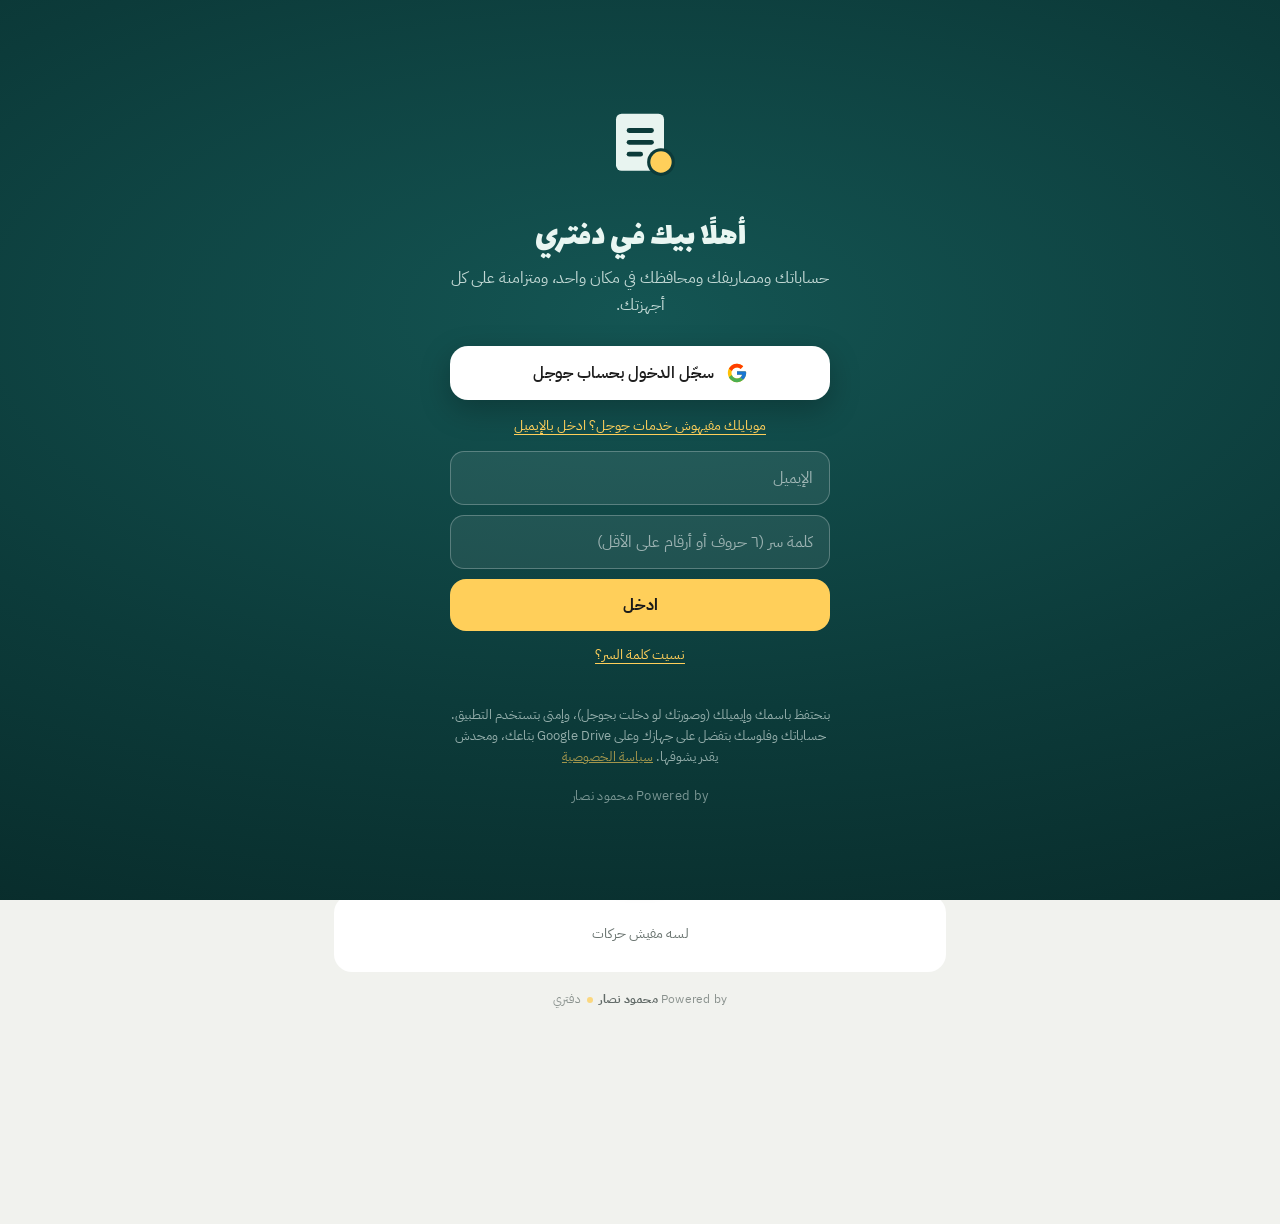
==== commit 19f26e59: "Notifications box in settings Co-Authored-By: Claude Opus 5.5 <noreply@anthropic.com> Claude-Session" ====
--- a/index.html
+++ b/index.html
@@ -357,7 +357,7 @@
 <script id="app">
 {
 try{if(!document.getElementById('dfonts')){const l=document.createElement('link');l.id='dfonts';l.rel='stylesheet';l.href='https://fonts.googleapis.com/css2?family=IBM+Plex+Sans+Arabic:wght@400;500;700&family=Lalezar&display=swap';document.head.appendChild(l)}}catch(e){}
-const VER='٢٦ نوفمبر - ١٨';
+const VER='٢٦ نوفمبر - ٢٠';
 window.addEventListener('error',e=>{try{const el=document.getElementById('toast');el.textContent='حصلت مشكلة: '+(e.message||e.error)+' — صوّر الرسالة دي';el.classList.add('on');clearTimeout(el._t);el._t=setTimeout(()=>el.classList.remove('on'),12000)}catch(x){}});
 window.addEventListener('unhandledrejection',e=>{try{const el=document.getElementById('toast');el.textContent='حصلت مشكلة: '+(e.reason&&e.reason.message||e.reason)+' — صوّر الرسالة دي';el.classList.add('on')}catch(x){}});
 const $=s=>document.getElementById(s);
@@ -495,9 +495,9 @@
 // balance of the wallet(s) right before and right after this transaction (saved when it is recorded)
 function balSnap(r){const W=[r.w,r.to].filter((w,i,a)=>w&&w!=='none'&&a.indexOf(w)===i&&S.wallets.some(x=>x.id===w));if(!W.length){delete r.bw;return}
  const after={};W.forEach(w=>after[w]=wbal(w));const tA=wsum(()=>true),e0=S.exp,m0=S.mv,t0=S.tx;
- try{S.exp=e0.filter(x=>x!==r&&x.of!==r.id);S.mv=m0.filter(x=>x!==r);S.tx=t0.filter(x=>x!==r);const bw={};W.forEach(w=>{const b=wbal(w);if(Math.abs(b-after[w])>0.004)bw[w]=[b,after[w]]});if(Object.keys(bw).length)r.bw=bw;else delete r.bw;const tB=wsum(()=>true);if(Math.abs(tB-tA)>0.004)r.bt=[Math.round(tB*100)/100,Math.round(tA*100)/100];else delete r.bt}
+ try{S.exp=e0.filter(x=>x!==r&&x.of!==r.id);S.mv=m0.filter(x=>x!==r);S.tx=t0.filter(x=>x!==r);const bw={};W.forEach(w=>{const b=wbal(w);if(Math.abs(b-after[w])>0.004)bw[w]=[b,after[w]]});if(Object.keys(bw).length)r.bw=bw;else delete r.bw;const tB=wsum(()=>true);r.bt=[Math.round(tB*100)/100,Math.round(tA*100)/100]}
  finally{S.exp=e0;S.mv=m0;S.tx=t0}}
-const balLine=r=>{if(!r.bw||typeof r.bw!=='object')return '';const f=(w,v)=>'<span style="white-space:nowrap">'+(isUSD(w)?ufmt(v):(v<0?'− ':'')+fmt(Math.abs(v)))+'</span>';const E=Object.entries(r.bw).filter(([w])=>S.wallets.some(x=>x.id===w));return E.map(([w,[b,a]])=>`<small class="balx">${E.length>1?esc(wn(w))+': ':'الرصيد: '}كان ${f(w,b)} ← بقى ${f(w,a)}</small>`).join('')+(Array.isArray(r.bt)?`<small class="balx balt">كل فلوسك: كان ${f('',r.bt[0])} ← بقى ${f('',r.bt[1])}</small>`:'')};
+const balLine=r=>{if(!r.bw||typeof r.bw!=='object')return '';const f=(w,v)=>'<span style="white-space:nowrap">'+(isUSD(w)?ufmt(v):(v<0?'− ':'')+fmt(Math.abs(v)))+'</span>';const E=Object.entries(r.bw).filter(([w])=>S.wallets.some(x=>x.id===w));return E.map(([w,[b,a]])=>`<small class="balx">${E.length>1?esc(wn(w))+': ':'الرصيد: '}كان ${f(w,b)} ← بقى ${f(w,a)}</small>`).join('')+(Array.isArray(r.bt)?`<small class="balx balt">${Math.abs(r.bt[0]-r.bt[1])<0.005?`كل فلوسك: ${f('',r.bt[1])} (زي ما هي)`:`كل فلوسك: كان ${f('',r.bt[0])} ← بقى ${f('',r.bt[1])}`}</small>`:'')};
 const tmStr=t=>{try{return new Date(+t).toLocaleTimeString('ar-EG',{hour:'numeric',minute:'2-digit'})}catch(e){return ''}};
 const rmeta=r=>(r.tm?' · '+tmStr(r.tm):'')+(r.ref?' · مرجعي <bdi dir="ltr">'+esc(r.ref)+'</bdi>':'')+balLine(r);
 const refIn=(id,v)=>`<label>الرقم المرجعي <small class="muted">(اختياري)</small></label><input id="${id}" type="text" autocomplete="off" inputmode="text" dir="ltr" style="text-align:right" placeholder="من رسالة البنك أو إنستاباي" value="${esc(v||'')}">`;
@@ -1630,12 +1630,13 @@
   <div class="box" style="padding:14px;margin-bottom:12px"><b>الخصوصية</b><p class="muted" style="margin:4px 0 10px">${LS.get('daftar_pin')?'البرنامج مقفول برقم سري على الجهاز ده'+(pinLen()<6?' (٤ أرقام — غيّره لـ ٦ أرقام عشان يبقى أأمن)':'')+(LS.get('daftar_bio')?' وبالبصمة ✅':'')+'.':'اقفل البرنامج برقم سري من ٦ أرقام وبالبصمة عشان محدش يشوف حساباتك.'}</p>
    <div class="btns">${LS.get('daftar_pin')?`<button class="btn ghost" data-act="setPin">${ic('lock')}غيّر الرقم</button>${LS.get('daftar_bio')?`<button class="btn ghost" data-act="bioOff">${ic('finger')}إلغاء البصمة</button>`:`<button class="btn ghost" data-act="bioOn" id="bioOnBtn">${ic('finger')}افتح بالبصمة</button>`}<button class="btn danger" data-act="noPin">شيل القفل</button>`:`<button class="btn" data-act="setPin">${ic('lock')}حط رقم سري</button><button class="btn ghost" data-act="bioOn" id="bioOnBtn">${ic('finger')}افتح بالبصمة</button>`}<button class="btn ghost" data-act="hideT">${ic(HIDE?'eye':'eyeoff')}${HIDE?'أظهر المبالغ':'خبّي المبالغ'}</button></div>
    ${isNative?`<label style="display:flex;align-items:flex-start;gap:10px;margin-top:14px;font-weight:600;cursor:pointer;text-align:start"><input type="checkbox" id="secOn" style="width:22px;height:22px;flex:none;margin:2px 0 0;accent-color:var(--hero)" ${LS.get('daftar_secure')?'checked':''}><span>خبّي محتوى دفتري من شاشة التطبيقات المفتوحة، وامنع السكرين شوت<small class="muted" style="display:block;font-weight:400;margin-top:2px">مفيد لو حد بيمسك موبايلك أو بتشارك الشاشة</small></span></label>`:''}</div>
+  ${isNative&&NAT.testUpdNote?`<div class="box" style="padding:14px;margin-bottom:12px"><b>🔔 إشعارات التحديث</b><p class="muted" style="margin:4px 0 10px">أول ما ينزل تحديث جديد بيوصلك إشعار على طول، حتى لو دفتري مقفول.</p><div class="btns"><button class="btn ghost" data-act="updTest">جرّب الإشعار</button></div></div>`:''}
   ${isNative&&NAT.bankState&&bankSt()!=='na'?(()=>{const st=bankSt();return `<div class="box" style="padding:14px;margin-bottom:12px"><b>التسجيل التلقائي من رسائل البنك</b><p class="muted" style="margin:4px 0 10px">${st==='on'?'شغّال ✅ — أي رسالة أو إشعار من البنك أو إنستاباي بخصم أو إيداع هيتسجّل لوحده في المحفظة بتاعته أول ما تفتح البرنامج.':st==='noperm'?'محتاج تدي دفتري إذن «الوصول للإشعارات» عشان يشتغل.':'دفتري يقرا إشعارات البنك وإنستاباي ورسائل الـ SMS بتاعة الخصم والإيداع، ويسجّلها لوحده. الرسائل بتتقري على موبايلك بس ومش بتتبعت لأي حد.'}</p>
    <div class="btns">${st==='on'?`<button class="btn danger" data-act="bankOff">وقّفه</button>`:`<button class="btn" data-act="bankOn">${st==='noperm'?'ادّي الإذن':'شغّله'}</button>`}</div>${st==='noperm'?`<p class="muted" style="font-size:13px;margin:10px 0 0">لو الإذن رمادي ومكتوب «إعداد مقيد»: افتح <a href="#" data-act="appInfo" style="color:inherit">معلومات التطبيق</a> ← النقط التلاتة فوق ← «السماح بالإعدادات المقيدة»، وارجع شغّله.</p>`:''}</div>`})():''}
   <div class="box" style="padding:14px;margin-bottom:12px"><b>سجّل من رسالة البنك</b><p class="muted" style="margin:4px 0 10px">${isNative?'من تطبيق الرسايل: دوس مطوّل على رسالة البنك ← مشاركة ← <b>دفتري</b>. أو انسخها والصقها هنا:':'انسخ رسالة البنك أو إنستاباي والصقها هنا:'}</p>
    <textarea id="bkPaste" rows="3" style="width:100%;box-sizing:border-box" placeholder="مثلًا: تم خصم مبلغ 250 جنيه من بطاقتكم 1234 لدى ..."></textarea><div class="btns" style="margin-top:8px"><button class="btn" data-act="bkPaste">اقرأها وسجّلها</button></div></div>
   <div class="box" style="padding:14px;margin-bottom:12px"><b>المحافظ</b><p class="muted" style="margin:4px 0 10px">${S.wallets.map(w=>esc(w.name)).join('، ')}</p><button class="btn ghost" data-act="wallets">${ic('wallet')}إدارة المحافظ</button></div>
-  <p class="muted" style="margin:0 0 4px;font-size:13px">Powered by <b>محمود نصار</b></p><p class="muted" style="margin:0 0 10px">إصدار البرنامج: ${VER}${isNative?` · <a href="#" data-act="updPrev" style="color:inherit">شكل رسالة التحديث</a>`:''}</p><div class="form"><label>العملة</label><input id="cur" value="${esc(S.cur)}"></div>
+<p class="muted" style="margin:0 0 4px;font-size:13px">Powered by <b>محمود نصار</b></p><p class="muted" style="margin:0 0 10px">إصدار البرنامج: ${VER}${isNative?` · <a href="#" data-act="updPrev" style="color:inherit">شكل رسالة التحديث</a>`:''}</p><div class="form"><label>العملة</label><input id="cur" value="${esc(S.cur)}"></div>
   ${STORE?'':`<div class="box" style="padding:14px;margin-bottom:12px"><b>نزّل البرنامج على جهازك</b><p class="muted" style="margin:4px 0 10px">ملف واحد بيفتح في أي متصفح من غير نت. بياناته بتتحفظ على الجهاز نفسه، ولنقل البيانات بين النسختين استخدم النسخة الاحتياطية.</p>
   <button class="btn" data-act="dlApp">${ic('down')}تنزيل البرنامج</button></div>`}
   <div class="box" style="padding:14px;margin-top:12px"><b>التقارير</b><p class="muted" style="margin:4px 0 10px">طلّع كشف بحساباتك ومصاريفك.</p><button class="btn ghost" data-act="export">${ic('sheet')}تصدير PDF / Excel</button></div>`;
@@ -1861,6 +1862,7 @@
  if(a==='bankOff'){try{NAT.bankSet(false)}catch(e){}renderSheet();return toast('اتوقّف')}
  if(a==='appInfo'){e.preventDefault();try{NAT.openAppInfo()}catch(x){}bankBack=1;return}
  if(a==='bankq')return show({kind:'bankq'});
+ if(a==='updTest'){let r='';try{r=NAT.testUpdNote()}catch(x){}if(r==='ok')return toast('بعتلك إشعار تجربة، بص فوق 👆',true);try{natCall('notifPerm').then(v=>{if(v==='granted'){try{NAT.testUpdNote()}catch(x){}toast('اتفعّلت ✅',true)}else toast('الإشعارات مقفولة لدفتري — فعّلها من إعدادات الموبايل ← التطبيقات ← دفتري ← الإشعارات')})}catch(x){}return}
  if(a==='bkPaste'){const v=($('bkPaste')||{}).value||'';if(!v.trim())return toast('الصق الرسالة الأول');bankFromText(v);return}
  if(a==='reconOne')return show({kind:'reconDone',aud:e.target.closest('[data-aud]').dataset.aud});
  if(a==='closeS'){close();return}
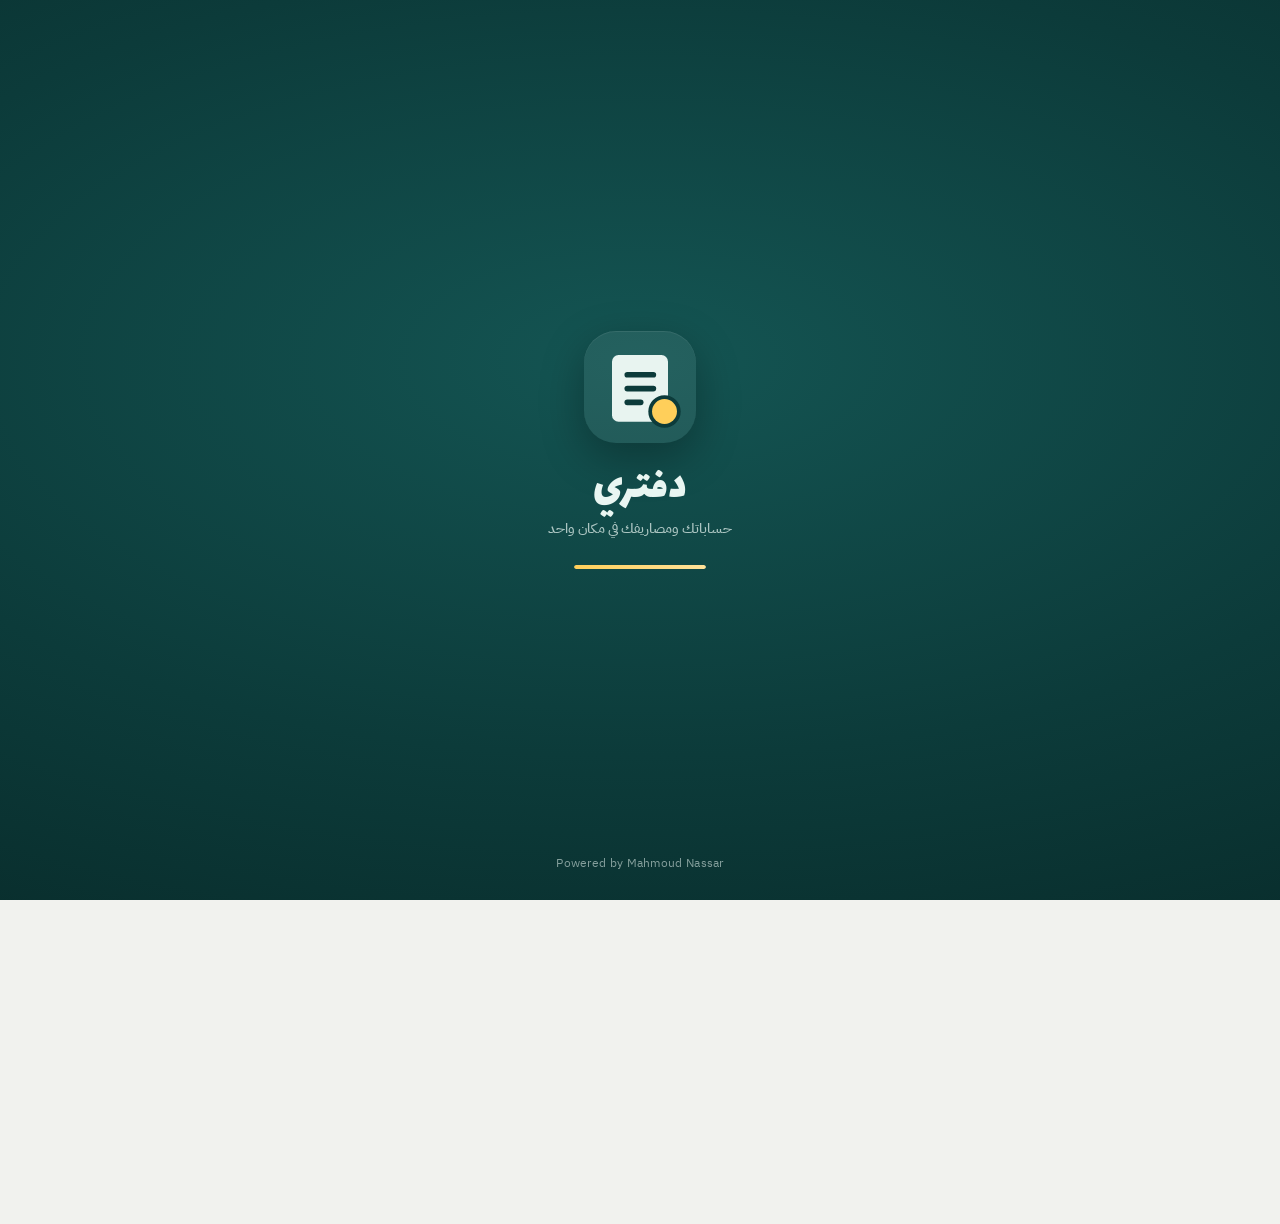
==== commit 4bb7830d: "Powered by Mahmoud Nassar in English Co-Authored-By: Claude Opus 5.5 <noreply@anthropic.com> Claude-" ====
--- a/index.html
+++ b/index.html
@@ -323,8 +323,8 @@
 <button type="button" id="gEmT" class="glink">موبايلك مفيهوش خدمات جوجل؟ ادخل بالإيميل</button>
 <form id="gEm" hidden autocomplete="on"><input id="gEmail" type="email" inputmode="email" autocomplete="email" placeholder="الإيميل" dir="ltr"><input id="gPass" type="password" autocomplete="current-password" placeholder="كلمة سر (٦ حروف أو أرقام على الأقل)" dir="ltr"><button id="gEmB" type="submit">ادخل</button><button type="button" id="gForgot" class="glink">نسيت كلمة السر؟</button></form>
 <div id="gMsg" class="gmsg"></div>
-<small>بنحتفظ باسمك وإيميلك (وصورتك لو دخلت بجوجل)، وإمتى بتستخدم التطبيق. حساباتك وفلوسك بتفضل على جهازك وعلى Google Drive بتاعك، ومحدش يقدر يشوفها. <a href="https://mahmoudbassiuoni.github.io/privacy.html" target="_blank" rel="noopener">سياسة الخصوصية</a></small><small style="display:block;margin-top:18px;opacity:.5;letter-spacing:.3px">Powered by محمود نصار</small></div></div>
-<div id="boot" aria-hidden="true"><div class="bwrap"><div class="blogo"><svg viewBox="0 0 512 512" width="112" height="112" aria-hidden="true"><rect x="128" y="110" width="256" height="305" rx="30" fill="#e8f4f0"/><rect x="185" y="187" width="145" height="26" rx="13" fill="#0c3b3a"/><rect x="185" y="250" width="145" height="26" rx="13" fill="#0c3b3a"/><rect x="185" y="313" width="87" height="26" rx="13" fill="#0c3b3a"/><circle cx="368" cy="368" r="74" fill="#0c3b3a"/><circle cx="368" cy="368" r="57" fill="#ffcf5a"/></svg></div><div class="bname">دفتري</div><div class="bsub">حساباتك ومصاريفك في مكان واحد</div><div class="bbar"><i></i></div></div><div class="bpw">Powered by محمود نصار</div></div>
+<small>بنحتفظ باسمك وإيميلك (وصورتك لو دخلت بجوجل)، وإمتى بتستخدم التطبيق. حساباتك وفلوسك بتفضل على جهازك وعلى Google Drive بتاعك، ومحدش يقدر يشوفها. <a href="https://mahmoudbassiuoni.github.io/privacy.html" target="_blank" rel="noopener">سياسة الخصوصية</a></small><small dir="ltr" style="display:block;margin-top:18px;opacity:.5;letter-spacing:.3px">Powered by Mahmoud Nassar</small></div></div>
+<div id="boot" aria-hidden="true"><div class="bwrap"><div class="blogo"><svg viewBox="0 0 512 512" width="112" height="112" aria-hidden="true"><rect x="128" y="110" width="256" height="305" rx="30" fill="#e8f4f0"/><rect x="185" y="187" width="145" height="26" rx="13" fill="#0c3b3a"/><rect x="185" y="250" width="145" height="26" rx="13" fill="#0c3b3a"/><rect x="185" y="313" width="87" height="26" rx="13" fill="#0c3b3a"/><circle cx="368" cy="368" r="74" fill="#0c3b3a"/><circle cx="368" cy="368" r="57" fill="#ffcf5a"/></svg></div><div class="bname">دفتري</div><div class="bsub">حساباتك ومصاريفك في مكان واحد</div><div class="bbar"><i></i></div></div><div class="bpw" dir="ltr">Powered by Mahmoud Nassar</div></div>
 <script>document.body.classList.add('booting');setTimeout(function(){var b=document.getElementById('boot');if(b)b.classList.add('long')},1900);setTimeout(function(){var b=document.getElementById('boot');if(b&&!/access_token=/.test(location.hash)){b.classList.add('gone');document.body.classList.replace('booting','booted');setTimeout(function(){b.remove()},460)}},6000)</script>
 <div id="root">
 <div class="app">
@@ -357,7 +357,7 @@
 <script id="app">
 {
 try{if(!document.getElementById('dfonts')){const l=document.createElement('link');l.id='dfonts';l.rel='stylesheet';l.href='https://fonts.googleapis.com/css2?family=IBM+Plex+Sans+Arabic:wght@400;500;700&family=Lalezar&display=swap';document.head.appendChild(l)}}catch(e){}
-const VER='٢٦ نوفمبر - ٢٠';
+const VER='٢٧ نوفمبر - ١';
 window.addEventListener('error',e=>{try{const el=document.getElementById('toast');el.textContent='حصلت مشكلة: '+(e.message||e.error)+' — صوّر الرسالة دي';el.classList.add('on');clearTimeout(el._t);el._t=setTimeout(()=>el.classList.remove('on'),12000)}catch(x){}});
 window.addEventListener('unhandledrejection',e=>{try{const el=document.getElementById('toast');el.textContent='حصلت مشكلة: '+(e.reason&&e.reason.message||e.reason)+' — صوّر الرسالة دي';el.classList.add('on')}catch(x){}});
 const $=s=>document.getElementById(s);
@@ -658,7 +658,7 @@
 function runSearch(){const i=$('hq');if(!i)return;const q=i.value.trim();$('hqx').hidden=!i.value;const r=$('sres'),v=$('view');
  if(!q){r.hidden=true;r.innerHTML='';v.hidden=false;return}v.hidden=true;r.hidden=false;r.innerHTML='<div class="box">'+searchHTML(q)+'</div>'}
 function clearSearch(){const i=$('hq');if(i&&i.value){i.value='';runSearch()}}
-const PWR='<div class="pwr">Powered by <b>محمود نصار</b><span class="pl"></span>دفتري</div>';
+const PWR='<div class="pwr" dir="ltr">Daftari<span class="pl"></span>Powered by <b>Mahmoud Nassar</b></div>';
 function render(nodes){
  ensureW();{const n=reminders().filter(r=>r.u).length,bn=$('bellN');if(bn){bn.hidden=!n;bn.textContent=n.toLocaleString('ar-EG')}}const eb=$('eye');if(eb)eb.innerHTML=ic(HIDE?'eyeoff':'eye');
  document.querySelectorAll('nav [data-v]').forEach(b=>b.classList.toggle('on',b.dataset.v===view));
@@ -1026,7 +1026,7 @@
 async function makePdf(R,owner){
  toast('بيجهّز الـ PDF…');try{await loadJs(LIBS.h2c);await loadJs(LIBS.pdf)}catch(e){return toast('محتاج نت أول مرة عشان يعمل PDF')}
  const pages=repHTML(R,owner),host=document.createElement('div');host.style.cssText='position:fixed;left:-12000px;top:0;width:794px;z-index:-1;pointer-events:none';
- host.innerHTML=`<style>${REPCSS}</style>`+pages.map((h,i)=>`<div class="pg">${h}<div class="ft"><span>دفتري — Powered by محمود نصار</span><span>صفحة ${(i+1).toLocaleString('ar-EG')} من ${pages.length.toLocaleString('ar-EG')}</span></div></div>`).join('');document.body.appendChild(host);
+ host.innerHTML=`<style>${REPCSS}</style>`+pages.map((h,i)=>`<div class="pg">${h}<div class="ft"><span dir="ltr">Daftari — Powered by Mahmoud Nassar</span><span>صفحة ${(i+1).toLocaleString('ar-EG')} من ${pages.length.toLocaleString('ar-EG')}</span></div></div>`).join('');document.body.appendChild(host);
  try{await document.fonts.ready}catch(e){}
  try{const {jsPDF}=window.jspdf,doc=new jsPDF({unit:'pt',format:'a4',compress:true});const els=host.querySelectorAll('.pg');
   for(let i=0;i<els.length;i++){const cv=await html2canvas(els[i],{scale:2,backgroundColor:'#ffffff',logging:false});if(i)doc.addPage();doc.addImage(cv.toDataURL('image/jpeg',0.9),'JPEG',0,0,595.28,841.89)}
@@ -1583,7 +1583,7 @@
    ${pk==='custom'?`<div class="g2"><div><label>من</label><input id="exF" type="date" value="${month()}-01"></div><div><label>لـ</label><input id="exT" type="date" value="${today()}"></div></div>`:''}
    <label>المحفظة</label><select id="exW"><option value="all">كل المحافظ</option>${S.wallets.filter(w=>!w.parent).map(w=>`<option value="${w.id}">${esc(w.name)}${kids(w.id).length?' (كلها)':''}</option>`+kids(w.id).map(k=>`<option value="${k.id}">— ${esc(k.name)}</option>`).join('')).join('')}</select>
    <label style="margin-top:8px">يطلع في الـ PDF</label><div class="chips exo" style="flex-wrap:wrap">${[['sum','الملخص والمحافظ'],['ppl','حسابات الناس والأهداف'],['obl','القروض والجمعيات والمرتب'],['tx','تفاصيل الحركات']].map(([k,l])=>`<button type="button" class="chip on" data-exo="${k}">✓ ${l}</button>`).join('')}</div>
-   <label>اسمك على التقرير (اختياري)</label><input id="exN" value="${esc(S.owner||'')}" placeholder="مثلاً: محمود نصار">
+   <label>اسمك على التقرير (اختياري)</label><input id="exN" value="${esc(S.owner||'')}" placeholder="مثلاً: Mahmoud Nassar">
    <div class="btns" style="margin-top:14px"><button class="btn" data-act="doPdf" style="background:#c2334d">${ic('down')}PDF</button><button class="btn ghost" data-act="doCsv">${ic('sheet')}Excel</button></div>
    <p class="muted" style="margin:10px 0 0">الـ PDF: ملخص (معاك، المفروض معاك، ليك وعليك)، المحافظ والكروت جوّه كل واحدة، باي بيت لوحده بالدولار، المصاريف، الناس، القروض والجمعيات والمرتب، وبعدين كل الحركات. الـ Excel فيه كل الحركات وأرصدة المحافظ. أول مرة محتاج نت.</p></div>`;return}
  if(k==='calList'){
@@ -1636,7 +1636,7 @@
   <div class="box" style="padding:14px;margin-bottom:12px"><b>سجّل من رسالة البنك</b><p class="muted" style="margin:4px 0 10px">${isNative?'من تطبيق الرسايل: دوس مطوّل على رسالة البنك ← مشاركة ← <b>دفتري</b>. أو انسخها والصقها هنا:':'انسخ رسالة البنك أو إنستاباي والصقها هنا:'}</p>
    <textarea id="bkPaste" rows="3" style="width:100%;box-sizing:border-box" placeholder="مثلًا: تم خصم مبلغ 250 جنيه من بطاقتكم 1234 لدى ..."></textarea><div class="btns" style="margin-top:8px"><button class="btn" data-act="bkPaste">اقرأها وسجّلها</button></div></div>
   <div class="box" style="padding:14px;margin-bottom:12px"><b>المحافظ</b><p class="muted" style="margin:4px 0 10px">${S.wallets.map(w=>esc(w.name)).join('، ')}</p><button class="btn ghost" data-act="wallets">${ic('wallet')}إدارة المحافظ</button></div>
-<p class="muted" style="margin:0 0 4px;font-size:13px">Powered by <b>محمود نصار</b></p><p class="muted" style="margin:0 0 10px">إصدار البرنامج: ${VER}${isNative?` · <a href="#" data-act="updPrev" style="color:inherit">شكل رسالة التحديث</a>`:''}</p><div class="form"><label>العملة</label><input id="cur" value="${esc(S.cur)}"></div>
+<p class="muted" dir="ltr" style="margin:0 0 4px;font-size:13px;text-align:right">Powered by <b>Mahmoud Nassar</b></p><p class="muted" style="margin:0 0 10px">إصدار البرنامج: ${VER}${isNative?` · <a href="#" data-act="updPrev" style="color:inherit">شكل رسالة التحديث</a>`:''}</p><div class="form"><label>العملة</label><input id="cur" value="${esc(S.cur)}"></div>
   ${STORE?'':`<div class="box" style="padding:14px;margin-bottom:12px"><b>نزّل البرنامج على جهازك</b><p class="muted" style="margin:4px 0 10px">ملف واحد بيفتح في أي متصفح من غير نت. بياناته بتتحفظ على الجهاز نفسه، ولنقل البيانات بين النسختين استخدم النسخة الاحتياطية.</p>
   <button class="btn" data-act="dlApp">${ic('down')}تنزيل البرنامج</button></div>`}
   <div class="box" style="padding:14px;margin-top:12px"><b>التقارير</b><p class="muted" style="margin:4px 0 10px">طلّع كشف بحساباتك ومصاريفك.</p><button class="btn ghost" data-act="export">${ic('sheet')}تصدير PDF / Excel</button></div>`;
